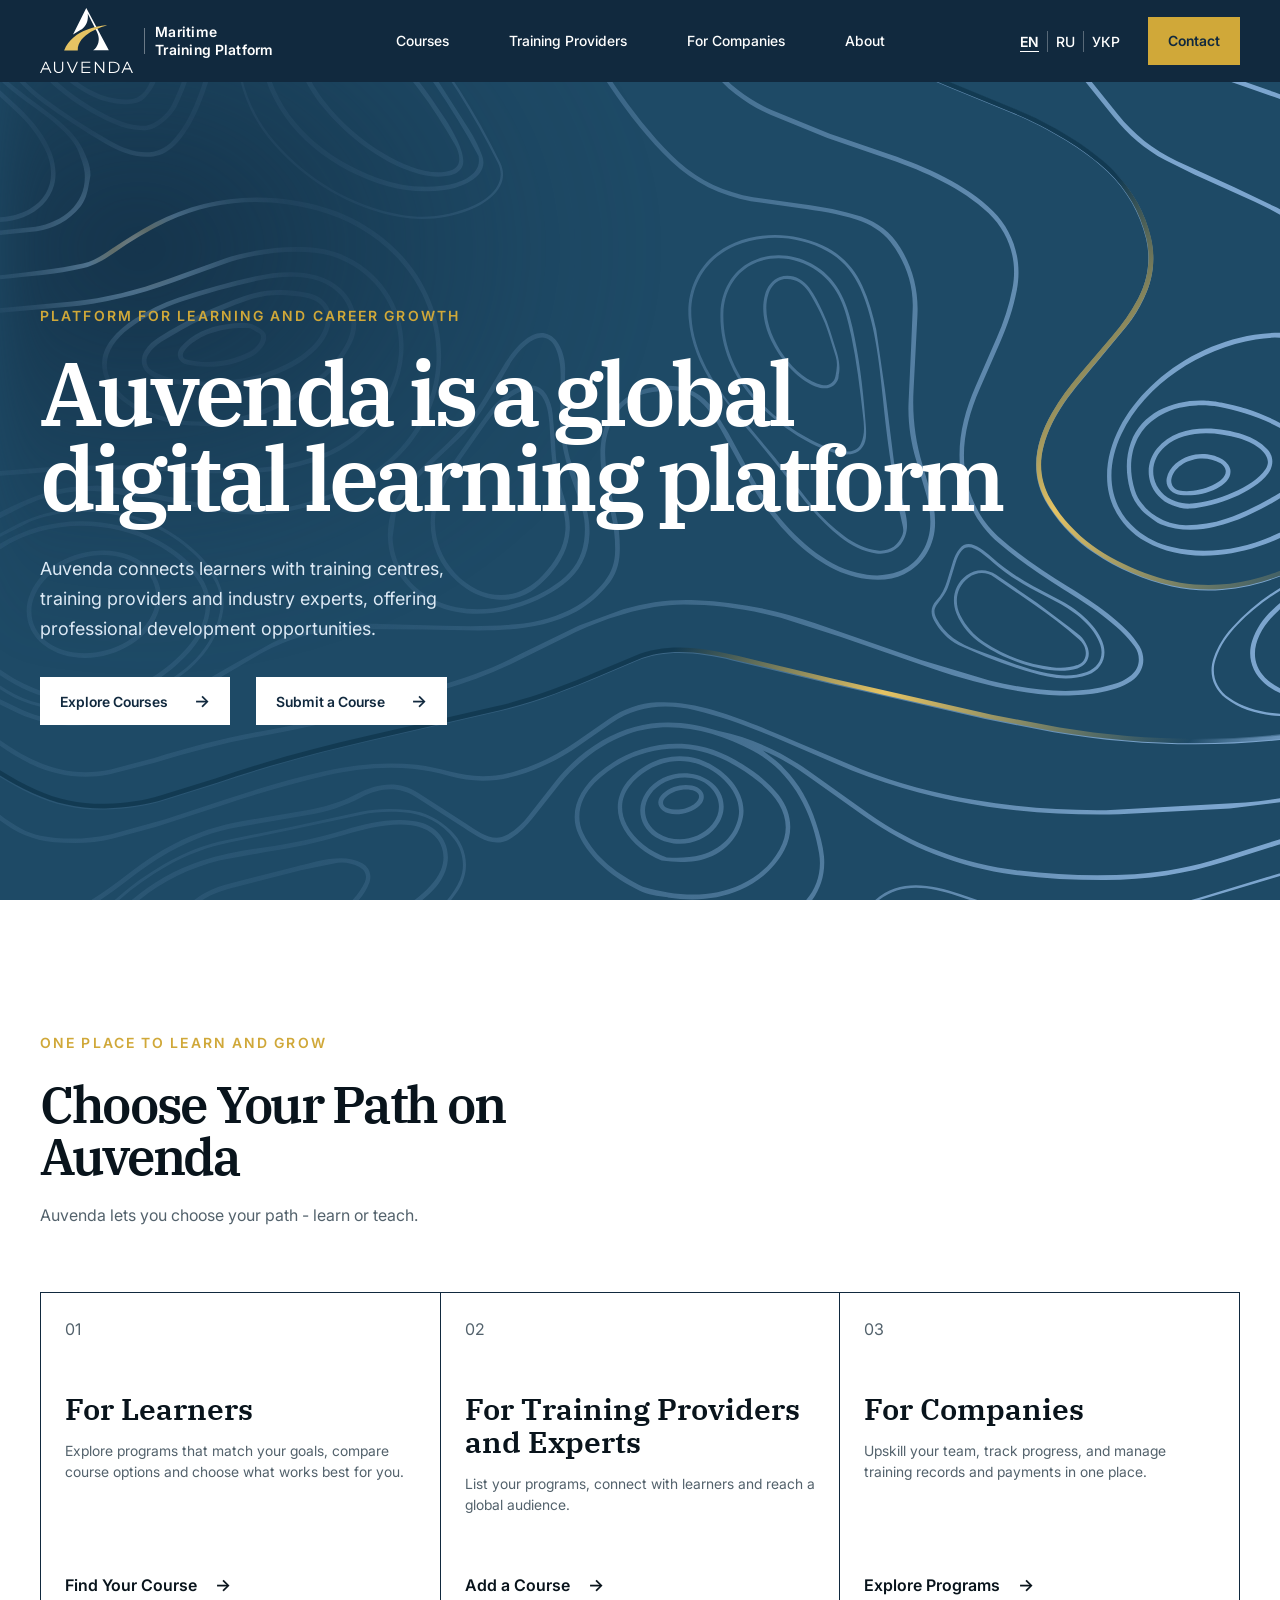
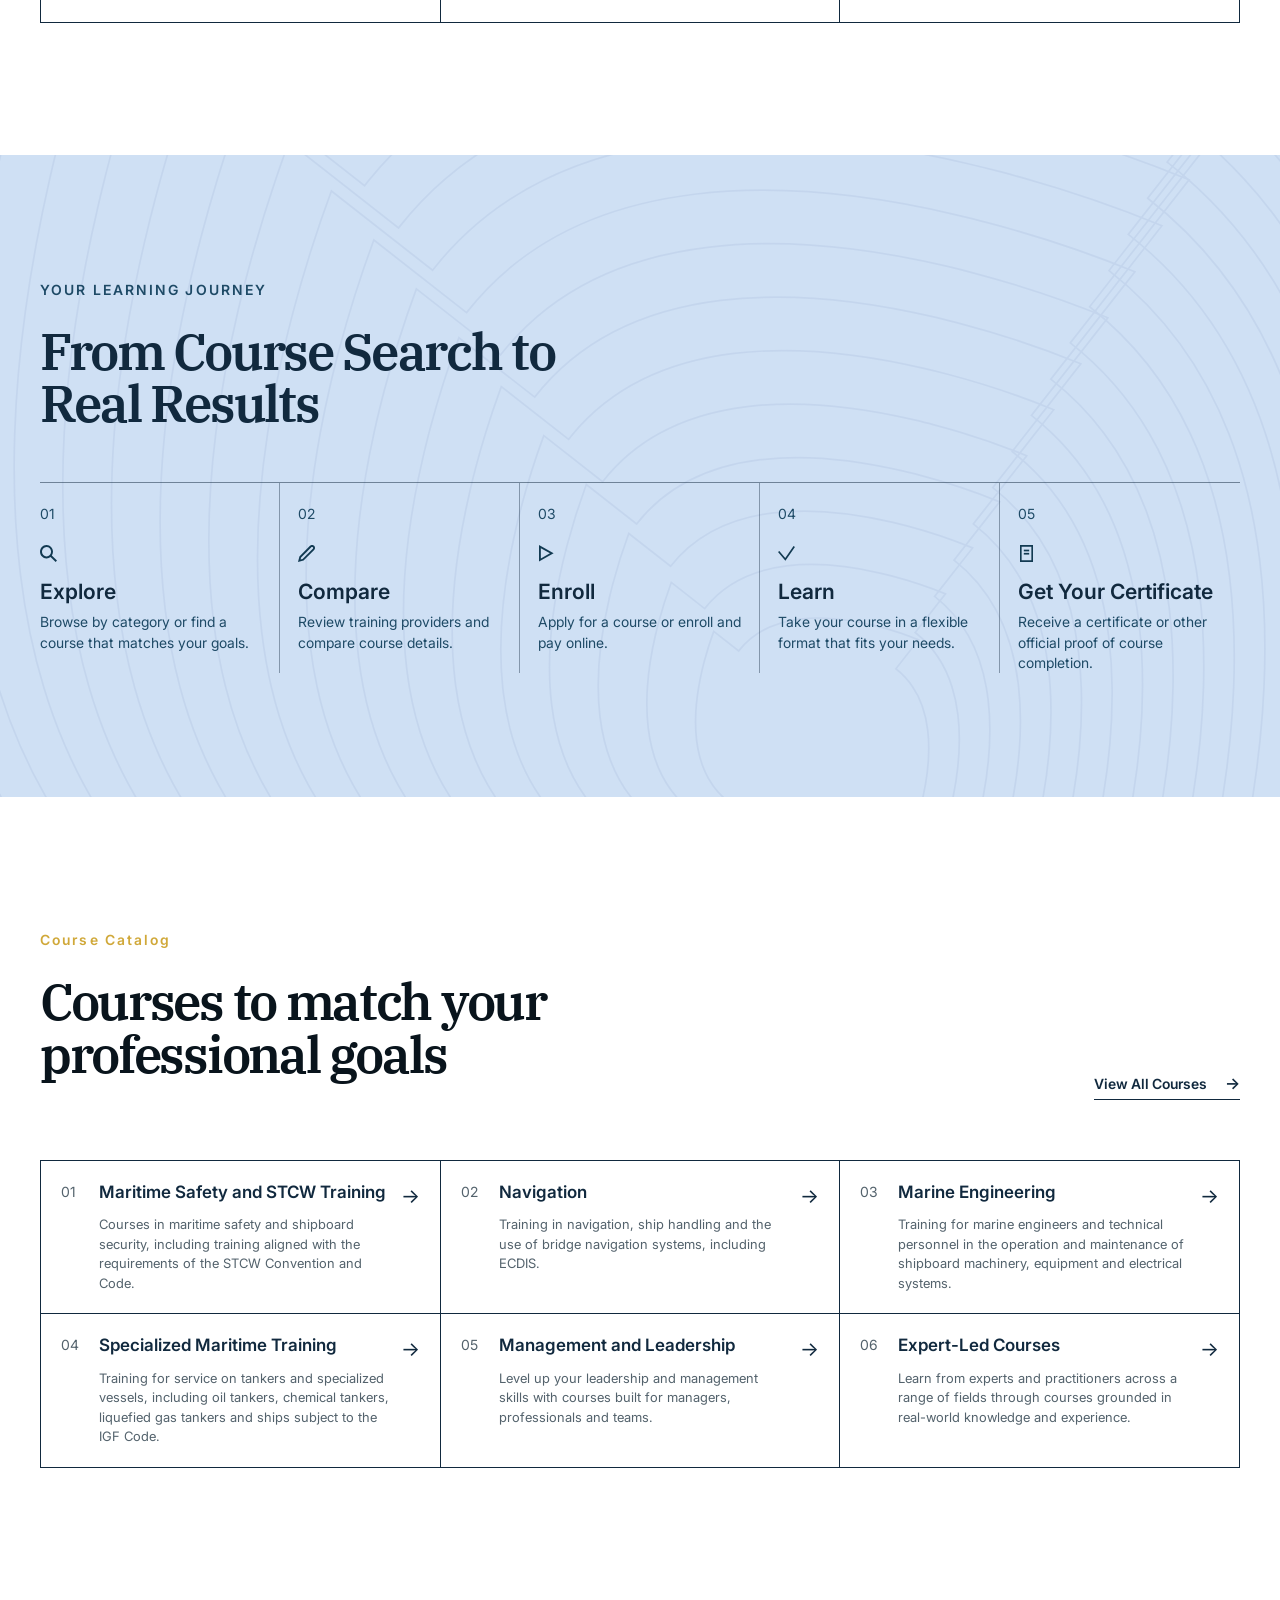
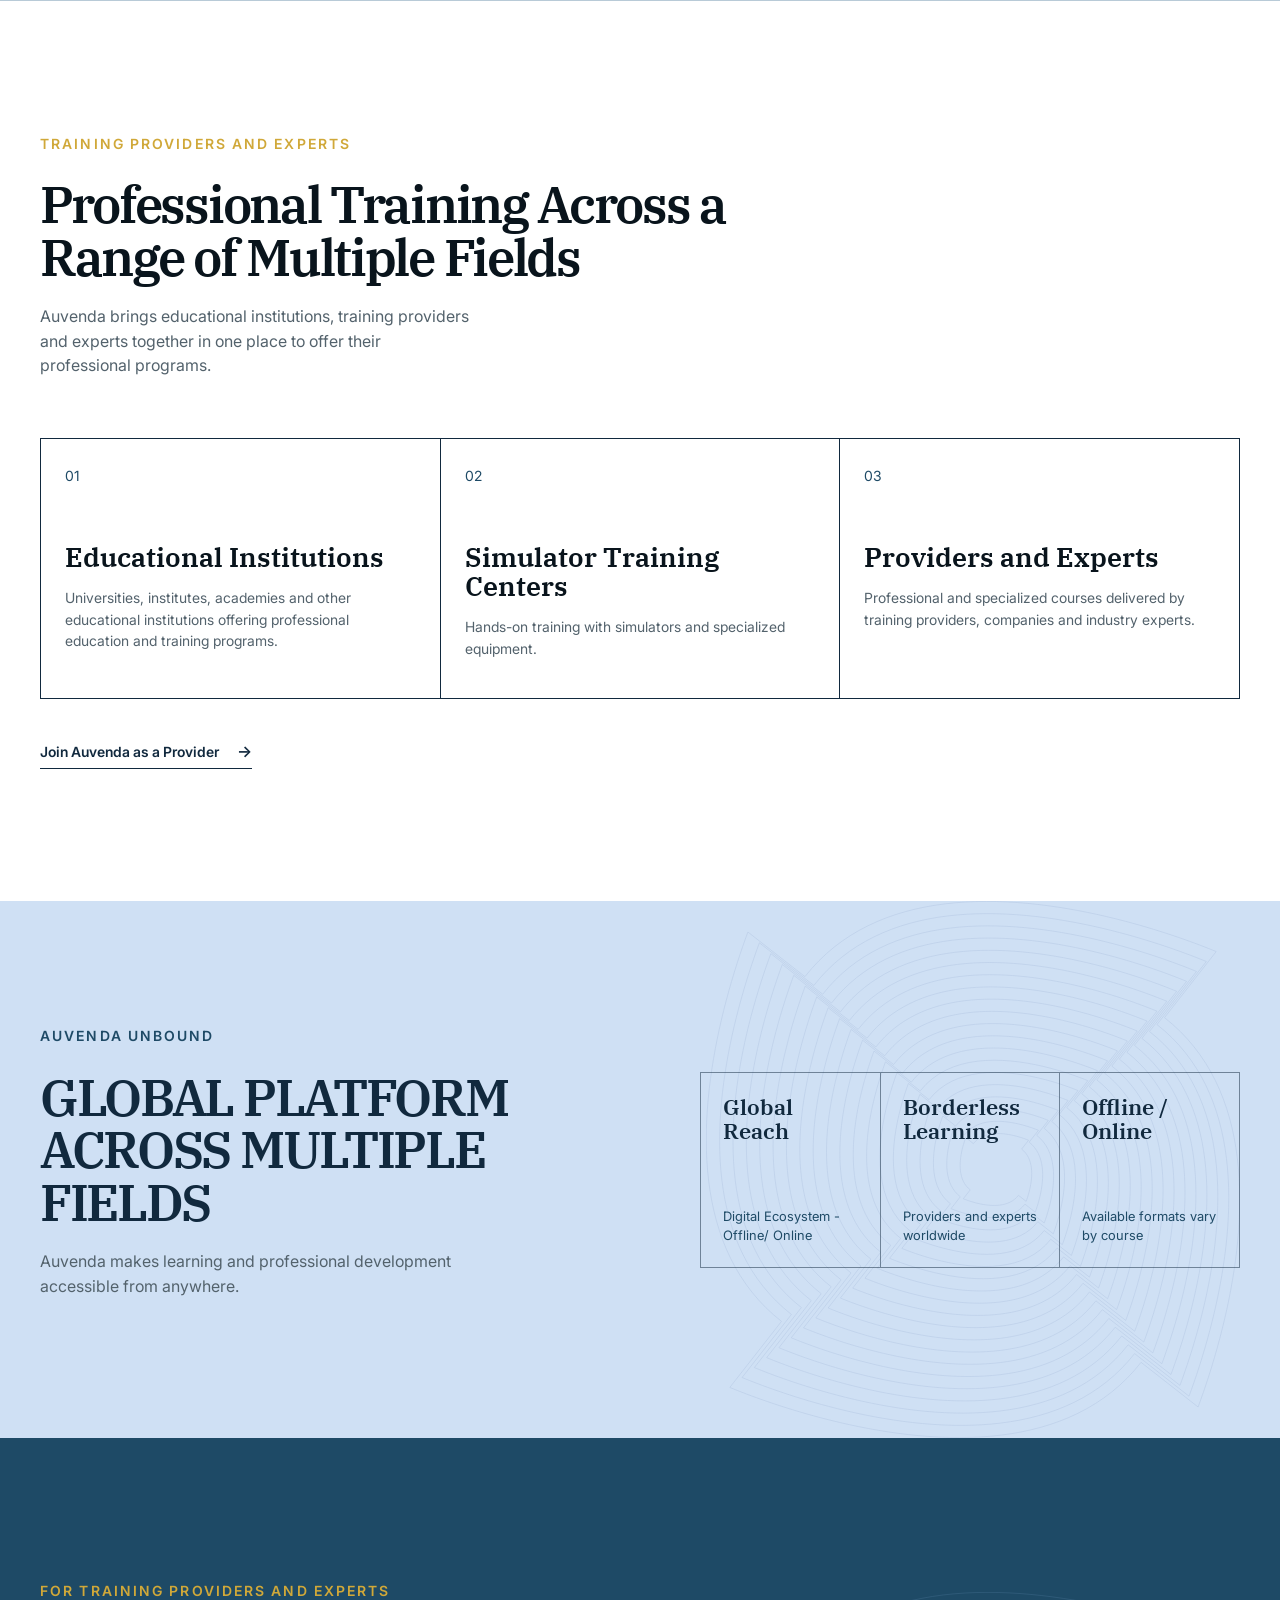
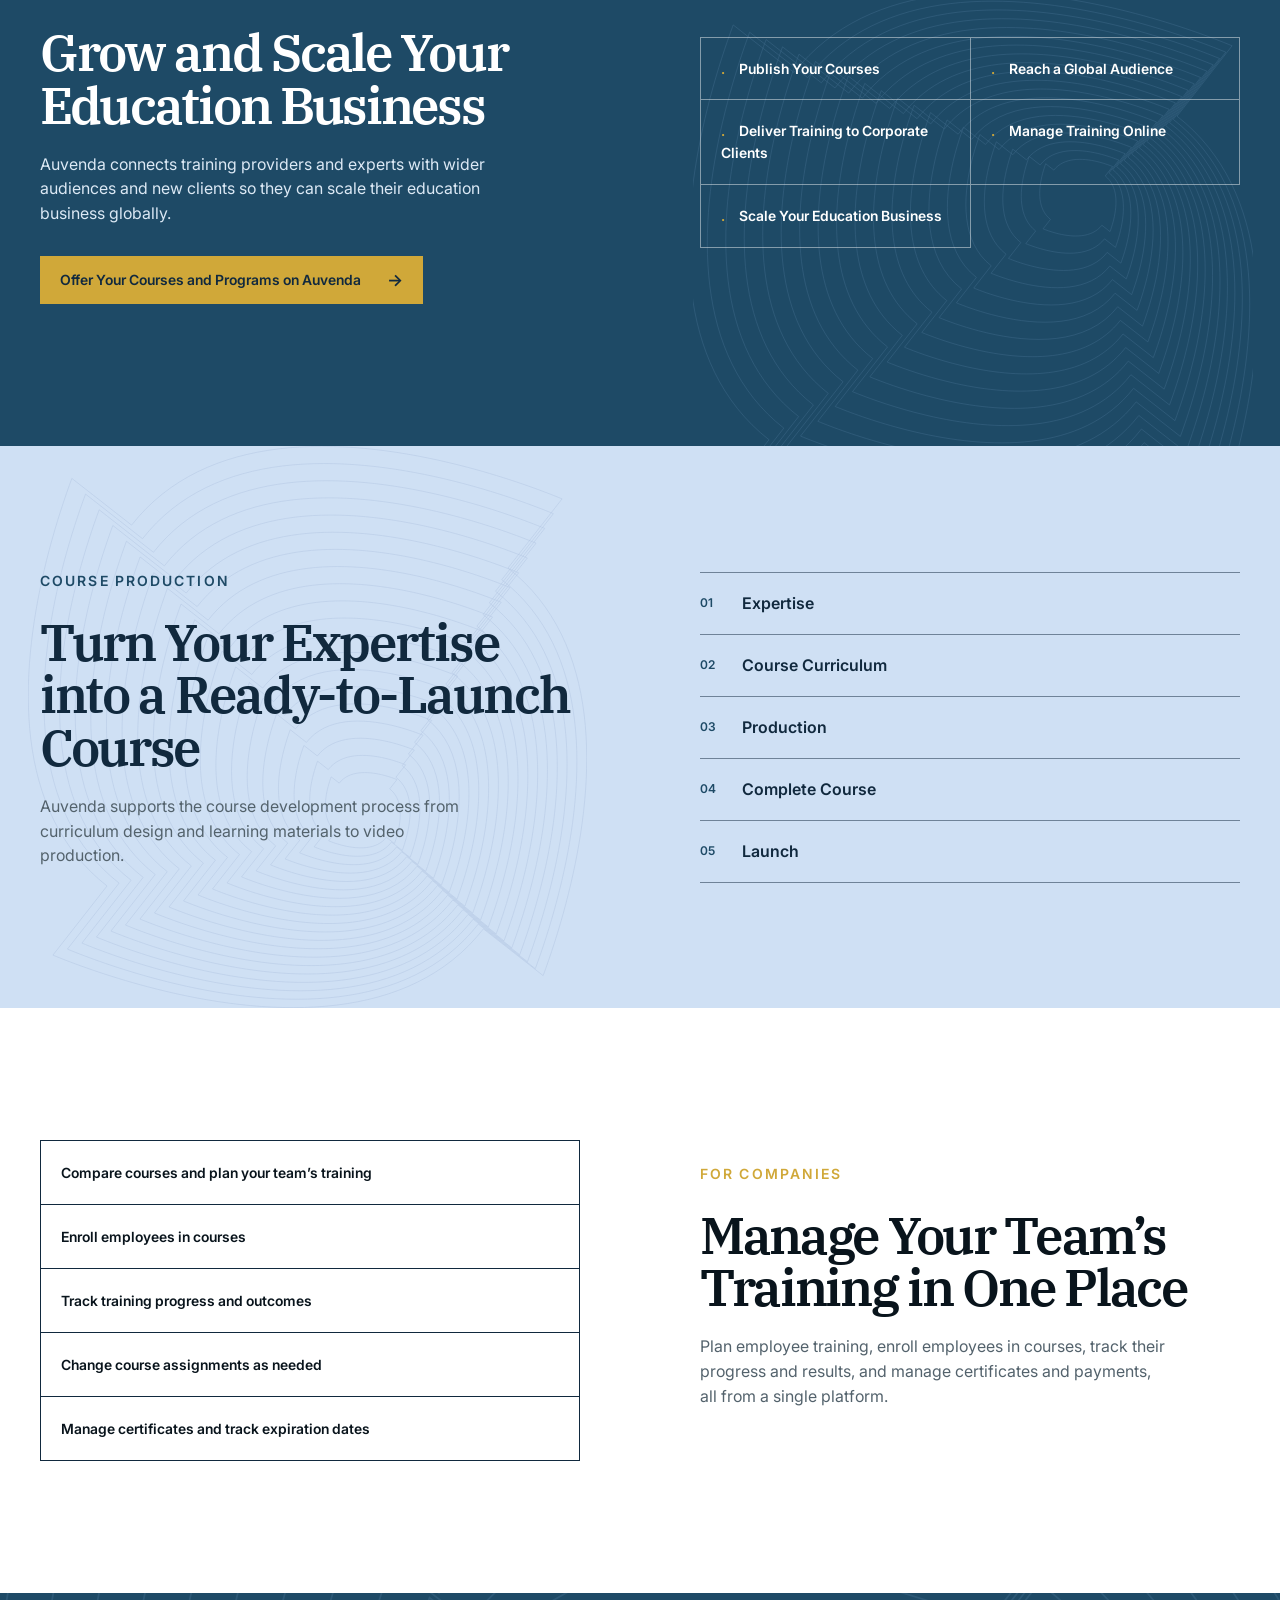
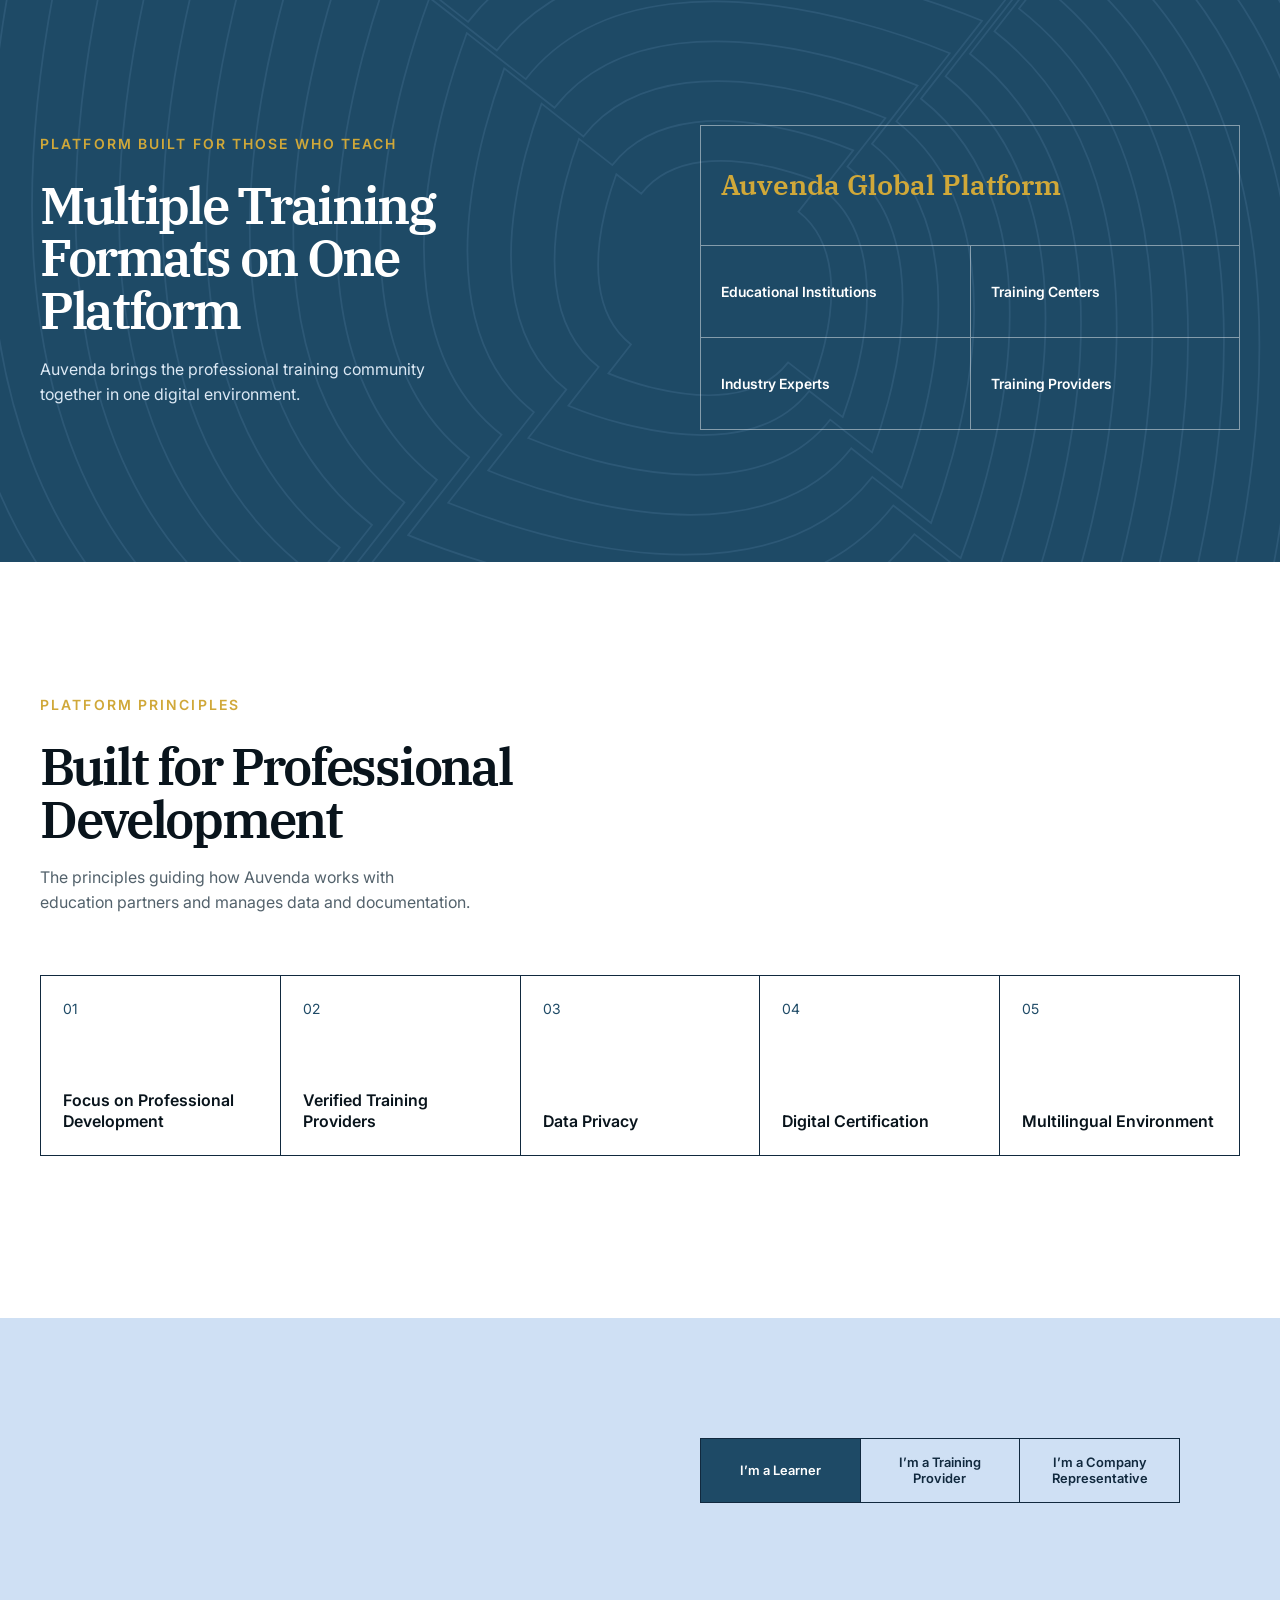
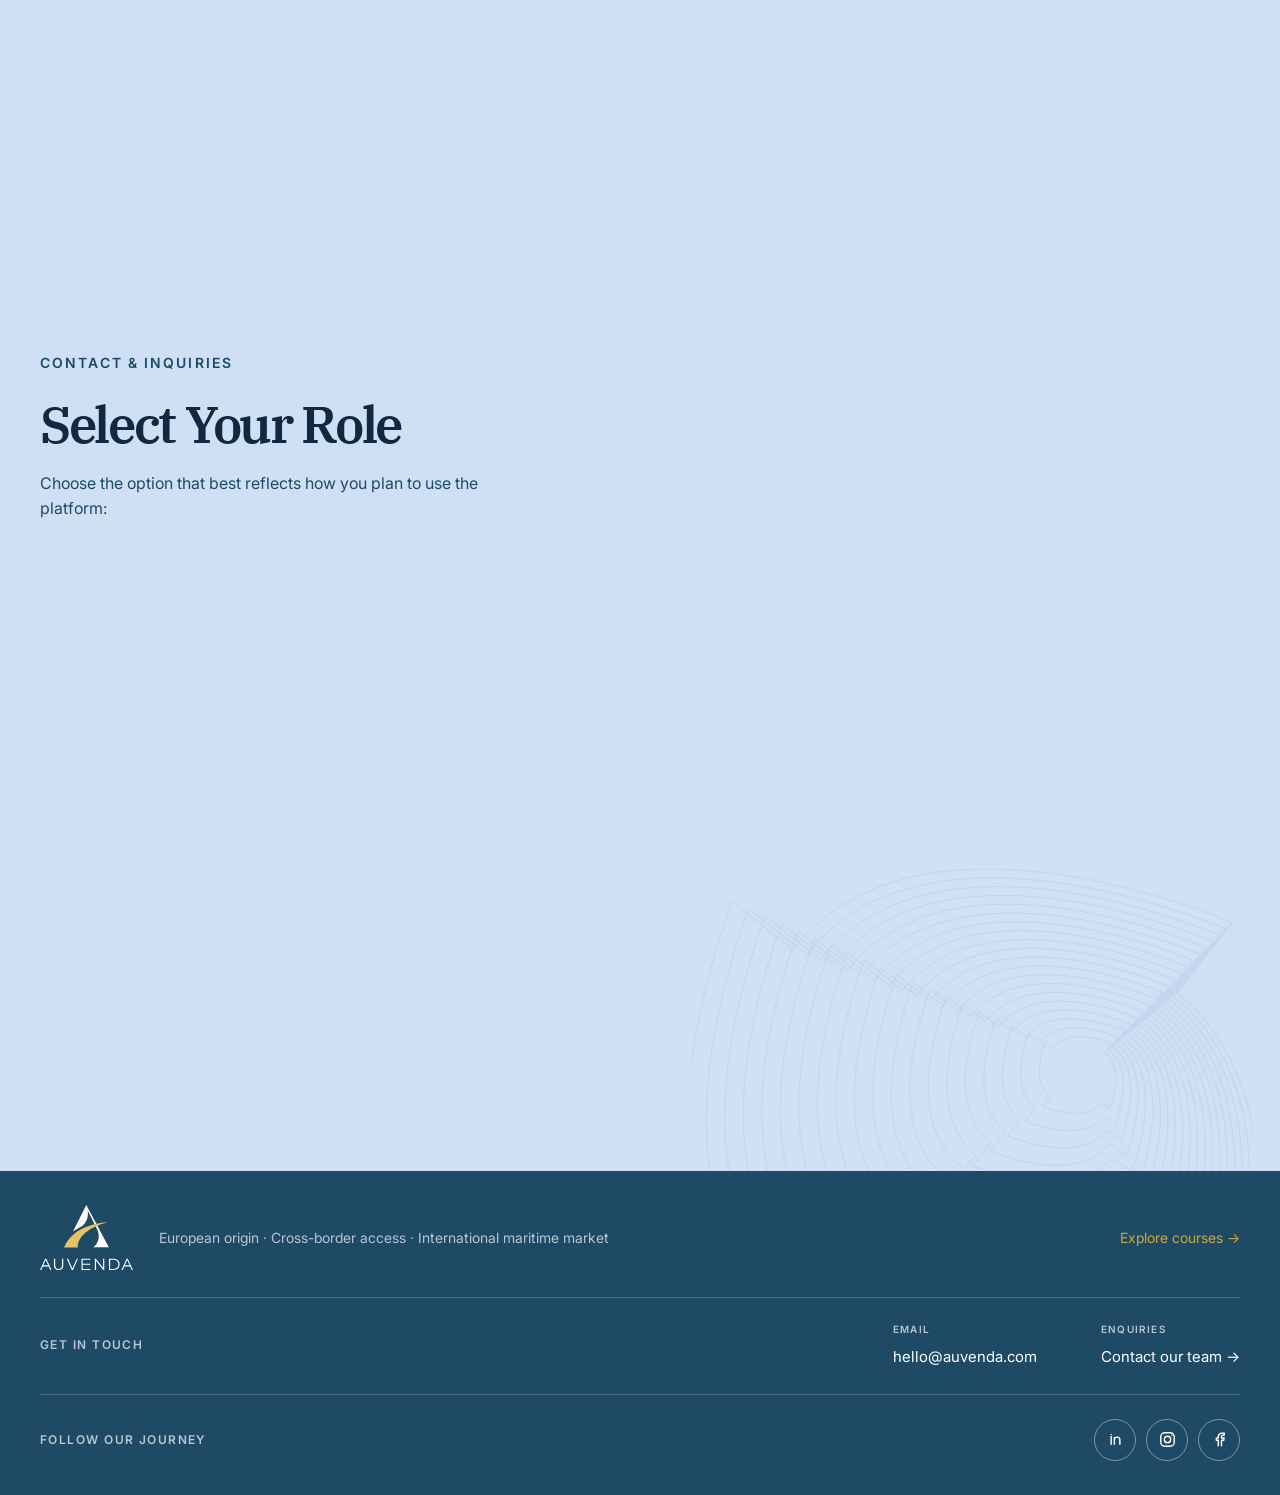
==== index.html @ 6902a317 "Remove hero Cursor glow toggle and cursor orb Keep auto U-path glow only so the landing no longer ex" ====
<!doctype html>
<html lang="en">

<head>
  <meta charset="utf-8">
  <meta name="viewport" content="width=device-width, initial-scale=1">
  <meta name="description" content="Auvenda connects learners with training centres, training providers and industry experts.">
  <title>Auvenda — Global Digital Learning Platform</title>
  <link rel="icon" href="assets/auvenida/favicon.svg" type="image/svg+xml">
  <link rel="stylesheet" href="brand-styles.css">
  <link rel="stylesheet" href="header.css">
  <script src="assets/js/hero-signal.js" defer></script>
</head>

<body>
  <a class="skip-link" href="#content">Skip to content</a>
  <header class="brand-header">
    <div class="container header-container">
      <a class="brand" href="#top" aria-label="Auvenda home">
        <picture class="brand-logo-picture">
          <source media="(max-width:900px)" srcset="assets/auvenida/logo–.svg">
          <img class="brand-logo" src="assets/auvenida/logo.svg" alt="Auvenda">
        </picture>
        <span class="brand-divider" aria-hidden="true"></span>
        <span class="brand-descriptor">Maritime<br>Training Platform</span>
      </a>
      <nav class="primary-menu desktop-nav" id="primary-menu" aria-label="Main navigation">
        <a href="courses.html#courses/all">Courses</a><a href="#providers">Training Providers</a><a
          href="#companies">For Companies</a><a href="#about">About</a>
      </nav>
      <div class="header-actions">
        <div class="language-switcher" aria-label="Language selector"><button class="active" type="button"
            aria-pressed="true" data-language="en">EN</button><button type="button" aria-pressed="false"
            data-language="ru">RU</button><button type="button" aria-pressed="false" data-language="uk">УКР</button>
        </div><a class="button button-gold header-contact desktop-contact" href="#contact">Contact</a><button
          class="menu-button menu-toggle" type="button" aria-label="Open navigation"
          aria-expanded="false"><span></span><span></span><span></span></button>
      </div>
    </div>
  </header>
  <main id="content">
    <section class="hero pattern-background" id="top">
      <div class="container hero-grid hero-grid-single">
        <div class="hero-copy">
          <p class="kicker">PLATFORM FOR LEARNING AND CAREER GROWTH</p>
          <h1>Auvenda is a global<br>digital learning platform</h1>
          <p class="hero-lead">Auvenda connects learners with training centres, training providers and industry
            experts, offering professional development opportunities.</p>
          <div class="actions">
            <a class="button button-light" href="courses.html#courses/all">Explore Courses <span>→</span></a>
            <a class="button button-light" href="#providers">Submit a Course <span>→</span></a>
          </div>
        </div>
      </div>
    </section>

    <section class="audiences section-light" id="about">
      <div class="container">
        <div class="section-intro">
          <p class="kicker">ONE PLACE TO LEARN AND GROW</p>
          <h2>Choose Your Path on Auvenda</h2>
          <p>Auvenda lets you choose your path - learn or teach.</p>
        </div>
        <div class="audience-grid">
          <a class="audience-card" href="#training"><span>01</span>
            <h3>For Learners</h3>
            <p>Explore programs that match your goals, compare course options and choose what works best for you.</p>
            <b>Find Your Course <i>→</i></b>
          </a>
          <a class="audience-card" href="#providers"><span>02</span>
            <h3>For Training Providers and Experts</h3>
            <p>List your programs, connect with learners and reach a global audience.</p><b>Add a Course <i>→</i></b>
          </a>
          <a class="audience-card" href="#companies"><span>03</span>
            <h3>For Companies</h3>
            <p>Upskill your team, track progress, and manage training records and payments in one place.</p>
            <b>Explore Programs <i>→</i></b>
          </a>
        </div>
      </div>
    </section>

    <section class="journey section-blue orbit-pattern orbit-pattern--full orbit-pattern--one" id="training">
      <div class="container">
        <div class="section-intro compact">
          <p class="kicker">YOUR LEARNING JOURNEY</p>
          <h2>From Course Search to Real Results</h2>
        </div>
        <ol class="journey-list">
          <li><span>01</span><img src="assets/auvenida/icons/find.svg" alt=""><b>Explore</b><small>Browse by category or
              find a course that matches your goals.</small></li>
          <li><span>02</span><img src="assets/auvenida/icons/enroll.svg" alt=""><b>Compare</b><small>Review training
              providers and compare course details.</small></li>
          <li><span>03</span><img src="assets/auvenida/icons/learn.svg" alt=""><b>Enroll</b><small>Apply for a course or
              enroll and pay online.</small></li>
          <li><span>04</span><img src="assets/auvenida/icons/assess.svg" alt=""><b>Learn</b><small>Take your course in a
              flexible format that fits your needs.</small></li>
          <li><span>05</span><img src="assets/auvenida/icons/certify.svg" alt=""><b>Get Your Certificate</b><small>Receive
              a certificate or other official proof of course completion.</small></li>
        </ol>
      </div>
    </section>

    <section class="directions section-light">
      <div class="container split-title">
        <div class="section-intro">
          <p class="kicker">Course Catalog</p>
          <h2>Courses to match your professional goals</h2>
        </div><a class="text-action dark-text" href="courses.html#courses/all">View All Courses <span>→</span></a>
      </div>
      <div class="container direction-grid">
        <a href="courses.html#courses/all"><span class="direction-number">01</span><span class="direction-copy"><strong>Maritime Safety and STCW Training</strong><small>Courses in maritime safety and shipboard security, including training aligned with the requirements of the STCW Convention and Code.</small></span><span class="direction-arrow">→</span></a>
        <a href="courses.html#courses/officers_navigation"><span class="direction-number">02</span><span class="direction-copy"><strong>Navigation</strong><small>Training in navigation, ship handling and the use of bridge navigation systems, including ECDIS.</small></span><span class="direction-arrow">→</span></a>
        <a href="courses.html#courses/officers_engineers"><span class="direction-number">03</span><span class="direction-copy"><strong>Marine Engineering</strong><small>Training for marine engineers and technical personnel in the operation and maintenance of shipboard machinery, equipment and electrical systems.</small></span><span class="direction-arrow">→</span></a>
        <a href="courses.html#courses/ship_types"><span class="direction-number">04</span><span class="direction-copy"><strong>Specialized Maritime Training</strong><small>Training for service on tankers and specialized vessels, including oil tankers, chemical tankers, liquefied gas tankers and ships subject to the IGF Code.</small></span><span class="direction-arrow">→</span></a>
        <a href="courses.html#courses/competence_upgrade"><span class="direction-number">05</span><span class="direction-copy"><strong>Management and Leadership</strong><small>Level up your leadership and management skills with courses built for managers, professionals and teams.</small></span><span class="direction-arrow">→</span></a>
        <a href="courses.html#courses/professional_technical"><span class="direction-number">06</span><span class="direction-copy"><strong>Expert-Led Courses</strong><small>Learn from experts and practitioners across a range of fields through courses grounded in real-world knowledge and experience.</small></span><span class="direction-arrow">→</span></a>
      </div>
    </section>

    <section class="education-providers section-light" id="education-providers">
      <div class="container">
        <div class="section-intro providers-intro">
          <p class="kicker">TRAINING PROVIDERS AND EXPERTS</p>
          <h2>Professional Training Across a Range of Multiple Fields</h2>
          <p>Auvenda brings educational institutions, training providers and experts together in one place to offer
            their professional programs.</p>
        </div>
        <div class="provider-types">
          <article><span>01</span>
            <h3>Educational Institutions</h3>
            <p>Universities, institutes, academies and other educational institutions offering professional education
              and training programs.</p>
          </article>
          <article><span>02</span>
            <h3>Simulator Training Centers</h3>
            <p>Hands-on training with simulators and specialized equipment.</p>
          </article>
          <article><span>03</span>
            <h3>Providers and Experts</h3>
            <p>Professional and specialized courses delivered by training providers, companies and industry experts.
            </p>
          </article>
        </div>
        <a class="text-action dark-text section-cta" href="#contact">Join Auvenda as a Provider <span>→</span></a>
      </div>
    </section>

    <section class="global-platform section-blue orbit-pattern orbit-pattern--half-right orbit-pattern--two" id="markets">
      <div class="container global-grid">
        <div class="section-intro">
          <p class="kicker">AUVENDA UNBOUND</p>
          <h2>GLOBAL PLATFORM ACROSS MULTIPLE FIELDS</h2>
          <p>Auvenda makes learning and professional development accessible from anywhere.</p>
        </div>
        <dl class="global-facts">
          <div><dt>Global Reach</dt><dd>Digital Ecosystem - Offline/ Online</dd></div>
          <div><dt>Borderless Learning</dt><dd>Providers and experts worldwide</dd></div>
          <div><dt>Offline / Online</dt><dd>Available formats vary by course</dd></div>
        </dl>
      </div>
    </section>

    <section class="provider-section section-dark-base orbit-pattern orbit-pattern--object-right orbit-pattern--three" id="providers">
      <div class="container provider-grid">
        <div>
          <p class="kicker">FOR TRAINING PROVIDERS AND EXPERTS</p>
          <h2>Grow and Scale Your Education Business</h2>
          <p class="body-copy">Auvenda connects training providers and experts with wider audiences and new clients so
            they can scale their education business globally.</p><a class="button button-gold" href="#contact">Offer
            Your Courses and Programs on Auvenda
            <span>→</span></a>
        </div>
        <ul>
          
          <li>Publish Your Courses</li>
          <li>Reach a Global Audience</li>
          <li>Deliver Training to Corporate Clients</li>
          <li>Manage Training Online</li>
          <li>Scale Your Education Business</li>
        </ul>
      </div>
    </section>

    <section class="course-production section-blue orbit-pattern orbit-pattern--half-left orbit-pattern--one" id="course-production">
      <div class="container production-grid">
        <div class="section-intro">
          <p class="kicker">COURSE PRODUCTION</p>
          <h2>Turn Your Expertise into a Ready-to-Launch Course</h2>
          <p>Auvenda supports the course development process from curriculum design and learning materials to video
            production.</p>
        </div>
        <ol class="production-flow">
          <li>Expertise</li>
          <li>Course Curriculum</li>
          <li>Production</li>
          <li>Complete Course</li>
          <li>Launch</li>
        </ol>
      </div>
    </section>

    <section class="companies section-light" id="companies">
      <div class="container company-grid">
        <ul class="company-benefits">
          <li>Compare courses and plan your team’s training</li>
          <li>Enroll employees in courses</li>
          <li>Track training progress and outcomes</li>
          <li>Change course assignments as needed</li>
          <li>Manage certificates and track expiration dates</li>
        </ul>
        <div>
          <p class="kicker">FOR COMPANIES</p>
          <h2>Manage Your Team’s Training in One Place</h2>
          <p class="body-copy">Plan employee training, enroll employees in courses, track their progress and results,
            and manage certificates and payments, all from a single platform.</p>
        </div>
      </div>
    </section>

    <section class="platform-ecosystem section-dark-base orbit-pattern orbit-pattern--full orbit-pattern--two" id="ecosystem">
      <div class="container ecosystem-grid">
        <div class="section-intro">
          <p class="kicker">PLATFORM BUILT FOR THOSE WHO TEACH</p>
          <h2>Multiple Training Formats on One Platform</h2>
          <p>Auvenda brings the professional training community together in one digital environment.</p>
        </div>
        <div class="ecosystem-map" aria-label="Auvenda platform ecosystem">
          <strong>Auvenda Global Platform</strong>
          <span>Educational Institutions</span>
          <span>Training Centers</span>
          <span>Industry Experts</span>
          <span>Training Providers</span>
        </div>
      </div>
    </section>

    <section class="platform-principles section-light" id="principles">
      <div class="container">
        <div class="section-intro">
          <p class="kicker">PLATFORM PRINCIPLES</p>
          <h2>Built for Professional Development</h2>
          <p>The principles guiding how Auvenda works with education partners and manages data and documentation.</p>
        </div>
        <ol class="principles-list">
          <li><span>01</span><strong>Focus on Professional Development</strong></li>
          <li><span>02</span><strong>Verified Training Providers</strong></li>
          <li><span>03</span><strong>Data Privacy</strong></li>
          <li><span>04</span><strong>Digital Certification</strong></li>
          <li><span>05</span><strong>Multilingual Environment</strong></li>
        </ol>
      </div>
    </section>

    <section class="contact section-blue orbit-pattern orbit-pattern--object-right orbit-pattern--three" id="contact">
      <div class="container contact-grid">
        <div>
          <p class="kicker">CONTACT &amp; INQUIRIES</p>
          <h2>Select Your Role</h2>
          <p>Choose the option that best reflects how you plan to use the platform:</p>
        </div>
        <div class="kommo-form-panel">
          <div class="form-type-switcher" role="group" aria-label="Select form type">
            <button type="button" class="active" data-form-type="learner" aria-pressed="true">I’m a Learner</button>
            <button type="button" data-form-type="provider" aria-pressed="false">I’m a Training Provider</button>
            <button type="button" data-form-type="company" aria-pressed="false">I’m a Company Representative</button>
          </div>
          <div id="auvenda-kommo-form" class="auvenda-kommo-form" aria-live="polite"></div>
        </div>
      </div>
    </section>
  </main>
  <footer>
    <div class="container footer-main"><a class="brand" href="#top">
        <picture class="brand-logo-picture">
          <source media="(max-width:900px)" srcset="assets/auvenida/logo–.svg"><img class="brand-logo"
            src="assets/auvenida/logo.svg" alt="Auvenda">
        </picture>
      </a><span>European origin · Cross-border access · International maritime market</span><a
        href="courses.html#courses/all">Explore courses →</a></div>
    <div class="container footer-contact-row">
      <p class="footer-row-label">Get in touch</p>
      <div class="footer-contacts">
        <a href="mailto:hello@auvenda.com"><span>Email</span>hello@auvenda.com</a>
        <a href="#contact"><span>Enquiries</span>Contact our team →</a>
      </div>
    </div>
    <div class="container footer-social-row">
      <p class="footer-row-label">Follow our journey</p>
      <nav class="social-links" aria-label="Social media">
        <a href="#" aria-label="LinkedIn"><svg viewBox="0 0 24 24" aria-hidden="true">
            <path d="M6.5 8.25V18M6.5 5.75v.01M10.5 18v-5.5a3.5 3.5 0 0 1 7 0V18M10.5 9.5V18" />
          </svg></a>
        <a href="#" aria-label="Instagram"><svg viewBox="0 0 24 24" aria-hidden="true">
            <rect x="3.5" y="3.5" width="17" height="17" rx="5" />
            <circle cx="12" cy="12" r="4" />
            <path d="M17.5 6.5h.01" />
          </svg></a>
        <a href="#" aria-label="Facebook"><svg viewBox="0 0 24 24" aria-hidden="true">
            <path
              d="M14.5 20v-7h2.75l.5-3h-3.25V8.25c0-.87.43-1.75 1.8-1.75H18V4.1c-.9-.13-1.8-.2-2.7-.2-2.75 0-4.8 1.67-4.8 4.7V10H8v3h2.5v7" />
          </svg></a>
      </nav>
    </div>
  </footer>
  <script>
    const menuButton = document.querySelector('.menu-button');
    const navigation = document.querySelector('.brand-header nav');
    let lockedScrollPosition = 0;
    function setMobileMenu(open) {
      const isOpen = navigation.classList.contains('mobile-open');
      if (open === isOpen) return;
      navigation.classList.toggle('mobile-open', open);
      menuButton.setAttribute('aria-expanded', String(open));
      document.body.classList.toggle('mobile-menu-open', open);
      if (open) {
        lockedScrollPosition = window.scrollY;
        document.body.style.top = `-${lockedScrollPosition}px`;
      } else {
        document.body.style.top = '';
        window.scrollTo(0, lockedScrollPosition);
      }
    }
    menuButton.addEventListener('click', () => setMobileMenu(!navigation.classList.contains('mobile-open')));
    navigation.querySelectorAll('a').forEach(link => link.addEventListener('click', () => {
      setMobileMenu(false);
    }));
    const landingTranslations = { en: {} };
    const originalTextNodes = new WeakMap();
    const kommoForms = {
      learner: {
        ru: { id: '1726228', hash: 'f0a011db99ae4c851a42b33bbda168d8', locale: 'ru' },
        en: { id: '1726240', hash: '3b7a0e766e9cc6b13ad27e08a605d8c0', locale: 'en' },
        uk: { id: '1726244', hash: '21ff01186076a09554001e857340e63b', locale: 'uk' }
      },
      provider: {
        ru: { id: '1729280', hash: '0ca1f6fe0d997f3ec875980296a796b5', locale: 'ru' },
        en: { id: '1729276', hash: 'a620a7d13a68ad194cb8b47751459dbb', locale: 'en' },
        uk: { id: '1729284', hash: '53c3f978f7f50f457d6a13bc409cd0f5', locale: 'uk' }
      },
      company: {
        ru: { id: '1729292', hash: '322c9534db058b685652d68424d4c424', locale: 'ru' },
        en: { id: '1729288', hash: 'a28db59100b745a265f5dadddfce0de1', locale: 'en' },
        uk: { id: '1729296', hash: '1a166200bdb272ab9e08204b465a53e9', locale: 'uk' }
      }
    };
    let activeKommoForm = '';

    function currentFormLanguage() {
      let language = String(window.AUVENDA_FORM_LANG || document.documentElement.lang || 'en').slice(0, 2).toLowerCase();
      if (language === 'ua') language = 'uk';
      return kommoForms.learner[language] ? language : 'en';
    }

    function currentFormType() {
      let type = String(window.AUVENDA_FORM_TYPE || 'learner').toLowerCase();
      if (type === 'training_provider' || type === 'school') type = 'provider';
      if (type === 'company_representative' || type === 'crewing') type = 'company';
      if (type === 'seafarer') type = 'learner';
      return kommoForms[type] ? type : 'learner';
    }

    window.auvendaMountKommoForm = function () {
      const root = document.getElementById('auvenda-kommo-form');
      if (!root) return;
      const type = currentFormType();
      const language = currentFormLanguage();
      const formKey = `${type}:${language}`;
      if (activeKommoForm === formKey) return;
      activeKommoForm = formKey;
      root.innerHTML = '';
      const form = kommoForms[type][language];
      window.amo_forms_params = {
        setMeta(params) { this.params = (this.params || []).concat([params]); }
      };
      window.amo_forms_load = function (loadedForm) {
        window.amo_forms_load.f = (window.amo_forms_load.f || []).concat([loadedForm]);
      };
      window.amo_forms_loaded = window.amo_forms_loaded || function (loadedForm, key) {
        window.amo_forms_loaded.f = (window.amo_forms_loaded.f || []).concat([[loadedForm, key]]);
      };
      window.amo_forms_load({ id: form.id, hash: form.hash, locale: form.locale });
      const script = document.createElement('script');
      script.id = `amoforms_script_${form.id}`;
      script.async = true;
      script.charset = 'utf-8';
      script.src = `https://forms.kommo.com/forms/assets/js/amoforms.js?t=${Date.now()}`;
      root.appendChild(script);
    };

    function storedFormType() {
      try { return sessionStorage.getItem('auvenda-form-type') || 'learner'; } catch { return 'learner'; }
    }
    window.AUVENDA_FORM_TYPE = window.AUVENDA_FORM_TYPE || storedFormType();
    document.querySelectorAll('[data-form-type]').forEach(button => {
      const active = button.dataset.formType === currentFormType();
      button.classList.toggle('active', active);
      button.setAttribute('aria-pressed', String(active));
      button.addEventListener('click', () => {
        if (button.dataset.formType === currentFormType()) return;
        window.AUVENDA_FORM_TYPE = button.dataset.formType;
        try { sessionStorage.setItem('auvenda-form-type', button.dataset.formType); } catch { }
        document.querySelectorAll('[data-form-type]').forEach(item => {
          const active = item.dataset.formType === button.dataset.formType;
          item.classList.toggle('active', active);
          item.setAttribute('aria-pressed', String(active));
        });
        window.auvendaMountKommoForm();
      });
    });

    function storedLanguage() {
      try { return localStorage.getItem('maritime-platform-language') || 'en'; } catch { return 'en'; }
    }
    async function setLanguage(language) {
      if (!landingTranslations[language]) {
        const response = await fetch(`locales/${language}.json`);
        landingTranslations[language] = response.ok ? await response.json() : {};
      }
      const dictionary = landingTranslations[language];
      document.documentElement.lang = language;
      try { localStorage.setItem('maritime-platform-language', language); } catch { }
      document.querySelectorAll('.language-switcher button').forEach(item => {
        const active = item.dataset.language === language;
        item.classList.toggle('active', active); item.setAttribute('aria-pressed', String(active));
      });
      document.querySelectorAll('.language-switcher').forEach(switcher => {
        switcher.classList.remove('is-open');
        if (window.matchMedia('(max-width:900px)').matches) {
          const active = switcher.querySelector('button.active');
          if (active) switcher.prepend(active);
        }
      });
      const walker = document.createTreeWalker(document.body, NodeFilter.SHOW_TEXT, {
        acceptNode(node) {
          return node.nodeValue.trim() && !node.parentElement.closest('script, style') ? NodeFilter.FILTER_ACCEPT : NodeFilter.FILTER_REJECT;
        }
      });
      const nodes = [];
      while (walker.nextNode()) nodes.push(walker.currentNode);
      nodes.forEach(node => {
        if (!originalTextNodes.has(node)) originalTextNodes.set(node, node.nodeValue.trim().replace(/\s+/g, ' '));
        const source = originalTextNodes.get(node);
        const leading = node.nodeValue.match(/^\s*/)[0];
        const trailing = node.nodeValue.match(/\s*$/)[0];
        node.nodeValue = `${leading}${dictionary[source] || source}${trailing}`;
      });
      window.AUVENDA_FORM_LANG = language;
      window.auvendaMountKommoForm();
    }
    document.querySelectorAll('.language-switcher button').forEach(button => button.addEventListener('click', () => {
      const switcher = button.closest('.language-switcher');
      if (window.matchMedia('(max-width:900px)').matches && button.classList.contains('active')) {
        switcher.prepend(button);
        switcher.classList.toggle('is-open');
        return;
      }
      const language = button.dataset.language;
      setLanguage(language);
    }));

    setLanguage(storedLanguage());
  </script>
</body>

</html>
---- brand-styles.css ----
:root {
  --navy: #11293e;
  --blue: #1e4a66;
  --deep: #123a52;
  --sky: #cfe0f4;
  --pale: #d8efec;
  --line: #b8cad7;
  --ink: #09141c;
  --muted: #53626c;
  --gold: #d0a839;
  --white: #fff;
  --container-max: 1240px;
  --pattern: url("assets/auvenida/pattern.svg");
}

@font-face {
  font-family: Inter;
  src: url("assets/auvenida/fonts/Inter-Regular.ttf") format("truetype");
  font-weight: 400;
  font-display: swap;
}

@font-face {
  font-family: Inter;
  src: url("assets/auvenida/fonts/Inter-Medium.ttf") format("truetype");
  font-weight: 500;
  font-display: swap;
}

@font-face {
  font-family: Inter;
  src: url("assets/auvenida/fonts/Inter-SemiBold.ttf") format("truetype");
  font-weight: 600 700;
  font-display: swap;
}

@font-face {
  font-family: "IBM Plex Serif";
  src: url("assets/auvenida/fonts/IBMPlexSerif-SemiBold.ttf") format("truetype");
  font-weight: 600;
  font-display: swap;
}

* {
  box-sizing: border-box;
}

html {
  scroll-behavior: smooth;
  overflow-x: hidden;
}

body {
  margin: 0;
  overflow-x: hidden;
  color: var(--ink);
  font: 400 16px/1.55 Inter, Arial, sans-serif;
  background: var(--white);
}

a {
  color: inherit;
  text-decoration: none;
}

.container {
  width: min(1240px, calc(100% - 80px));
  margin: auto;
}

.skip-link {
  position: absolute;
  left: -999px;
}

.skip-link:focus {
  left: 20px;
  top: 20px;
  z-index: 5;
  background: #fff;
  padding: 10px;
}

.brand-header {
  height: 82px;
  padding: 0 max(40px, calc((100vw - 1240px)/2));
  display: flex;
  align-items: center;
  justify-content: space-between;
  gap: 30px;
  background: var(--navy);
  color: #fff;
}

.brand {
  display: inline-flex;
  align-items: center;
  gap: 10px;
  line-height: 1;
}

.brand-logo {
  display: block;
  width: 94px;
  height: auto;
}

.brand-divider {
  width: 1px;
  height: 26px;
  background: rgba(255, 255, 255, .38);
}

.brand-descriptor {
  font-size: 8px;
  font-weight: 600;
  letter-spacing: .02em;
  line-height: 1.25;
}

.brand-header nav {
  display: flex;
  gap: 30px;
  margin-left: auto;
}

.brand-header nav ul {
  display: flex;
  gap: 30px;
  margin: 0;
  padding: 0;
  list-style: none;
}

.brand-header nav a {
  font-size: 14px;
  font-weight: 500;
}

.brand-header nav a:hover {
  color: var(--gold);
}

.header-actions {
  display: flex;
  align-items: center;
  gap: 20px;
}

.language-switcher {
  display: flex;
}

.language-toggle { display: none; }
.language-list { display: flex; }
.language-list a { padding: 2px 8px; border-right: 1px solid rgba(255,255,255,.3); color: #fff; font-size: 14px; font-weight: 500; }
.language-list a:last-child { border-right: 0; }
.language-list a.active { font-weight: 700; text-decoration: underline; text-underline-offset: 4px; }

.language-switcher button {
  border: 0;
  border-right: 1px solid rgba(255, 255, 255, .3);
  cursor: pointer;
  background: transparent;
  padding: 2px 8px;
  color: #fff;
  font: 500 14px Inter, Arial, sans-serif;
}

.language-switcher button:last-child {
  border-right: 0;
}

.language-switcher button.active {
  font-weight: 700;
  text-decoration: underline;
  text-underline-offset: 4px;
}

.button {
  border: 1px solid transparent;
  min-height: 48px;
  padding: 0 19px;
  display: inline-flex;
  align-items: center;
  justify-content: center;
  gap: 26px;
  font-size: 14px;
  font-weight: 700;
  transition: transform .2s, background .2s;
}

.button:hover {
  transform: translateY(-2px);
}

.button-gold {
  color: var(--navy);
  background: var(--gold);
}

.button-light {
  color: var(--navy);
  background: #fff;
}

.button span {
  font-size: 17px;
}

/* Shared non-sticky header for landing and catalogue. */

.brand-header {
  background: var(--blue);
}


.courses-page .button-dark {
  background: var(--gold);
  color: var(--navy);
}

.courses-page .button-small {
  min-height: 48px;
  padding: 0 19px;
  font-size: 14px;
}

.dark-wave,
.pattern-background {
  color: #fff;
  background-color: var(--blue);
  background-position: center;
  background-size: cover;
  background-repeat: no-repeat;
}

.dark-wave {
  background-image: url("assets/auvenida/bg-dark.svg");
}

.pattern-background {
  background: #1e4a66 var(--pattern) center / var(--pattern-size, cover) no-repeat;
}

.hero {
  --signal-x: 50%;
  --signal-y: 50%;
  --signal-opacity: 1;
  --shadow-w: 520px;
  --shadow-h: 420px;
  --glow-w: 210px;
  --glow-h: 165px;
  --pattern-size: cover;
  height: 100vh;
  min-height: 750px;
  display: flex;
  align-items: center;
  overflow: hidden;
  position: relative;
  isolation: isolate;
}

.hero::before,
.hero::after {
  content: "";
  position: absolute;
  inset: 0;
  pointer-events: none;
}

.hero::before {
  z-index: 0;
  background: radial-gradient(
    ellipse var(--shadow-w) var(--shadow-h) at var(--signal-x) var(--signal-y),
    rgba(17, 41, 62, .72) 0,
    rgba(17, 41, 62, .58) 18%,
    rgba(17, 41, 62, .40) 38%,
    rgba(17, 41, 62, .22) 58%,
    rgba(17, 41, 62, .09) 76%,
    rgba(17, 41, 62, 0) 100%
  );
  filter: blur(24px);
  opacity: .92;
}

.hero::after {
  z-index: 3;
  background: radial-gradient(
    ellipse var(--glow-w) var(--glow-h) at var(--signal-x) var(--signal-y),
    rgba(255, 255, 255, .96) 0 2.5%,
    rgba(255, 247, 218, .92) 5%,
    rgba(229, 195, 99, .88) 12%,
    rgba(169, 209, 255, .82) 26%,
    rgba(169, 209, 255, .42) 44%,
    rgba(169, 209, 255, .16) 60%,
    transparent 76%
  );
  -webkit-mask-image: var(--pattern);
  mask-image: var(--pattern);
  -webkit-mask-position: center;
  mask-position: center;
  -webkit-mask-size: var(--pattern-size);
  mask-size: var(--pattern-size);
  -webkit-mask-repeat: no-repeat;
  mask-repeat: no-repeat;
  mix-blend-mode: screen;
  opacity: var(--signal-opacity);
}

.hero-grid {
  position: relative;
  z-index: 4;
  display: grid;
  grid-template-columns: 1fr 240px;
  align-items: end;
  gap: 60px;
  padding: 220px 0 90px;
}

.hero-grid-single {
  grid-template-columns: minmax(0, 1fr);
}

.kicker {
  margin: 0 0 24px;
  color: var(--gold);
  font-size: 14px;
  font-weight: 700;
  letter-spacing: .15em;
}

.hero h1,
h2,
h3 {
  font-family: "IBM Plex Serif", Georgia, serif;
  font-weight: 600;
}

.hero h1 {
  margin: 0;
  font-size: clamp(32px, 7vw, 96px);
  line-height: .95;
  letter-spacing: -.05em;
}

.hero h1 em {
  font-style: italic;
}

.hero-lead {
  max-width: 470px;
  margin: 34px 0;
  font-size: 18px;
  line-height: 1.65;
  color: #dce9f5;
}

.actions {
  display: flex;
  gap: 26px;
  align-items: center;
  flex-wrap: wrap;
}

.text-action {
  border-bottom: 1px solid currentColor;
  padding-bottom: 4px;
  font-size: 14px;
  font-weight: 700;
}

.text-action span {
  margin-left: 15px;
  font-size: 16px;
}

.hero-note {
  border-top: 1px solid rgba(255, 255, 255, .35);
  padding-top: 16px;
  color: #dce9f5;
}

.hero-note span {
  color: var(--gold);
  font-size: 14px;
}

.hero-note p {
  font-size: 14px;
  line-height: 1.65;
}

.section-light {
  padding: 132px 0;
}

.section-intro {
  max-width: 620px;
}

.section-intro h2,
.provider-section h2,
.companies h2,
.contact h2 {
  margin: 0 0 20px;
  font-size: clamp(40px, 4vw, 64px);
  line-height: 1.03;
  letter-spacing: -.045em;
}

.section-intro>p:last-child {
  color: var(--muted);
  max-width: 430px;
}

.audience-grid {
  display: grid;
  grid-template-columns: repeat(3, 1fr);
  border-top: 1px solid var(--navy);
  border-left: 1px solid var(--navy);
  margin-top: 64px;
}

.audience-card {
  min-height: 330px;
  padding: 24px;
  border-right: 1px solid var(--navy);
  border-bottom: 1px solid var(--navy);
  display: flex;
  flex-direction: column;
  transition: background .25s, color .25s;
}

.audience-card:hover {
  background: var(--navy);
  color: #fff;
}

.audience-card>span {
  color: var(--muted);
  font-size: 16px;
}

.audience-card:hover>span {
  color: var(--sky);
}

.audience-card h3 {
  margin: 50px 0 15px;
  font-size: 30px;
  line-height: 1.1;
  position: relative;
}

.audience-card p {
  color: var(--muted);
  margin: 0;
  font-size: 14px;
}

.audience-card:hover p {
  color: #dce9f5;
}

.audience-card b {
  margin-top: auto;
  font-size: 16px;
}

.audience-card i {
  margin-left: 14px;
  font-style: normal;
  font-size: 17px;
}

.section-blue {
  padding: 124px 0;
  background: var(--sky);
  color: var(--navy);
}

.wave-faint {
  background-image: url("assets/auvenida/bg-light.svg");
  background-position: center;
  background-size: cover;
}

.section-dark-base {
  color: #fff;
  background: var(--blue);
}

.orbit-pattern {
  --orbit-color: #1f3d86;
  --orbit-opacity: .14;
  position: relative;
  isolation: isolate;
  overflow: hidden;
}

.orbit-pattern::before {
  content: "";
  position: absolute;
  z-index: 0;
  display: block;
  background: var(--orbit-color);
  opacity: var(--orbit-opacity);
  pointer-events: none;
  -webkit-mask-image: var(--orbit-image);
  mask-image: var(--orbit-image);
  -webkit-mask-position: center;
  mask-position: center;
  -webkit-mask-repeat: no-repeat;
  mask-repeat: no-repeat;
}

.orbit-pattern > .container {
  position: relative;
  z-index: 1;
}

.orbit-pattern--one { --orbit-image: url("assets/auvenida/orbit-1.svg"); }
.orbit-pattern--two { --orbit-image: url("assets/auvenida/orbit-2.svg"); }
.orbit-pattern--three { --orbit-image: url("assets/auvenida/orbit-3.svg"); }

.orbit-pattern--full { --orbit-opacity: .06; }
.orbit-pattern--full::before {
  inset: -18%;
  -webkit-mask-size: cover;
  mask-size: cover;
}

.orbit-pattern--half-right::before,
.orbit-pattern--half-left::before {
  top: 0;
  bottom: 0;
  width: 52%;
  -webkit-mask-size: contain;
  mask-size: contain;
}
.orbit-pattern--half-right::before { right: -2%; }
.orbit-pattern--half-left::before { left: -2%; }

.orbit-pattern--object-right::before {
  right: 2%;
  bottom: -18%;
  width: min(44vw, 620px);
  aspect-ratio: 1;
  -webkit-mask-size: contain;
  mask-size: contain;
}

.section-dark-base.orbit-pattern {
  --orbit-color: #a9d1ff;
  --orbit-opacity: .2;
}
.section-dark-base.orbit-pattern.orbit-pattern--full { --orbit-opacity: .1; }

.compact {
  margin-bottom: 52px;
}

.section-blue .kicker {
  color: var(--blue);
}

.journey-list {
  list-style: none;
  padding: 0;
  margin: 0;
  display: grid;
  grid-template-columns: repeat(5, 1fr);
  border-top: 1px solid rgba(17, 41, 62, .5);
}

.journey-list li {
  min-height: 170px;
  padding: 20px 18px 0 0;
  border-right: 1px solid rgba(17, 41, 62, .4);
  display: flex;
  flex-direction: column;
}

.journey-list li:last-child {
  border-right: 1px solid rgba(17, 41, 62, 0);
}

.journey-list li+li {
  padding-left: 18px;
}

.journey-list span {
  font-size: 14px;
  color: var(--blue);
}

.journey-list img {
  width: 17px;
  height: 17px;
  margin: 20px 0 14px;
  object-fit: contain;
}

.journey-list b {
  margin: 0 0 4px;
  font-size: 21px;
}

.journey-list small {
  color: var(--blue);
  font-size: 14px;
  line-height: 1.45;
}

.split-title {
  display: flex;
  align-items: end;
  justify-content: space-between;
  gap: 30px;
}

.dark-text {
  color: var(--navy);
}

.direction-grid {
  display: grid;
  grid-template-columns: repeat(3, 1fr);
  margin-top: 60px;
  border-top: 1px solid var(--navy);
  border-left: 1px solid var(--navy);
}

.direction-grid a {
  padding: 20px;
  border-right: 1px solid var(--navy);
  border-bottom: 1px solid var(--navy);
  display: grid;
  grid-template-columns: 28px 1fr auto;
  align-items: start;
  gap: 10px;
  font-size: 14px;
  color: var(--muted);
}

.direction-grid a:hover {
  background: var(--pale);
}

.direction-grid strong {
  display: block;
  color: var(--navy);
  font-size: 17px;
  line-height: 1.3;
}

.direction-grid .direction-copy {
  min-width: 0;
}

.direction-grid small {
  display: block;
  margin-top: 12px;
  color: var(--muted);
  font-size: 13px;
  line-height: 1.5;
}

.direction-grid .direction-number {
  color: var(--muted);
  font-size: 14px;
}

.direction-grid .direction-arrow {
  color: var(--navy);
  font-size: 20px;
}

.provider-section {
  padding: 142px 0;
}

.provider-grid,
.company-grid,
.contact-grid {
  display: grid;
  grid-template-columns: 1fr 1fr;
  gap: 10%;
  align-items: center;
}

.provider-section .body-copy,
.companies .body-copy {
  max-width: 470px;
  margin: 0 0 30px;
  color: #dce9f5;
}

.provider-grid ul {
  list-style: none;
  margin: 0;
  padding: 0;
  display: grid;
  grid-template-columns: 1fr 1fr;
  border-top: 1px solid rgba(255, 255, 255, .45);
  border-left: 1px solid rgba(255, 255, 255, .45);
}

.provider-grid li {
  padding: 20px;
  border-right: 1px solid rgba(255, 255, 255, .45);
  border-bottom: 1px solid rgba(255, 255, 255, .45);
  font-size: 14px;
  font-weight: 600;
}

.provider-grid li:before {
  content: ".";
  color: var(--gold);
  margin-right: 14px;
}

.education-providers {
  border-top: 1px solid var(--line);
}

.providers-intro {
  max-width: 760px;
}

.provider-types,
.principles-list {
  display: grid;
  grid-template-columns: repeat(3, 1fr);
  margin: 60px 0 30px;
  padding: 0;
  border-top: 1px solid var(--navy);
  border-left: 1px solid var(--navy);
}

.provider-types article {
  min-height: 260px;
  padding: 24px;
  border-right: 1px solid var(--navy);
  border-bottom: 1px solid var(--navy);
}

.provider-types span,
.principles-list span {
  color: var(--blue);
  font-size: 14px;
}

.provider-types h3 {
  margin: 54px 0 16px;
  font-size: 27px;
  line-height: 1.08;
}

.provider-types p {
  margin: 0;
  color: var(--muted);
  font-size: 14px;
  line-height: 1.55;
}

.section-cta {
  display: inline-block;
  margin-top: 10px;
}

.global-grid,
.ecosystem-grid,
.production-grid {
  display: grid;
  grid-template-columns: minmax(0, 1fr) minmax(0, 1fr);
  gap: 10%;
  align-items: center;
}

.production-flow,
.company-benefits {
  list-style: none;
  margin: 0;
  padding: 0;
}

.production-flow {
  counter-reset: production-step;
  border-top: 1px solid rgba(17, 41, 62, .5);
}

.production-flow li {
  counter-increment: production-step;
  min-height: 62px;
  display: grid;
  grid-template-columns: 42px 1fr;
  align-items: center;
  border-bottom: 1px solid rgba(17, 41, 62, .5);
  font-weight: 600;
}

.production-flow li::before {
  content: counter(production-step, decimal-leading-zero);
  color: var(--blue);
  font-size: 12px;
}

.global-facts {
  display: grid;
  grid-template-columns: repeat(3, 1fr);
  margin: 0;
  border-top: 1px solid rgba(17, 41, 62, .5);
  border-left: 1px solid rgba(17, 41, 62, .5);
}

.global-facts div {
  min-height: 190px;
  padding: 22px;
  border-right: 1px solid rgba(17, 41, 62, .5);
  border-bottom: 1px solid rgba(17, 41, 62, .5);
}

.global-facts dt {
  font: 600 22px/1.1 "IBM Plex Serif", Georgia, serif;
}

.global-facts dd {
  margin: 64px 0 0;
  color: var(--blue);
  font-size: 13px;
  line-height: 1.45;
}

.platform-ecosystem {
  padding: 132px 0;
}

.platform-ecosystem .section-intro>p:last-child {
  color: #dce9f5;
}

.ecosystem-map {
  display: grid;
  grid-template-columns: 1fr 1fr;
  border-top: 1px solid rgba(255, 255, 255, .45);
  border-left: 1px solid rgba(255, 255, 255, .45);
}

.ecosystem-map strong,
.ecosystem-map span {
  min-height: 92px;
  padding: 20px;
  display: flex;
  align-items: center;
  border-right: 1px solid rgba(255, 255, 255, .45);
  border-bottom: 1px solid rgba(255, 255, 255, .45);
}

.ecosystem-map strong {
  grid-column: 1 / -1;
  min-height: 120px;
  color: var(--gold);
  font: 600 28px/1.1 "IBM Plex Serif", Georgia, serif;
}

.ecosystem-map span {
  font-size: 14px;
  font-weight: 600;
}

.principles-list {
  grid-template-columns: repeat(5, 1fr);
  list-style: none;
}

.principles-list li {
  min-height: 180px;
  padding: 22px;
  display: flex;
  flex-direction: column;
  border-right: 1px solid var(--navy);
  border-bottom: 1px solid var(--navy);
}

.principles-list strong {
  margin-top: auto;
  font-size: 16px;
  line-height: 1.35;
}

.companies {
  padding: 132px 0;
}

.company-stamp {
  min-height: fit-content;
  padding: 26px;
  display: flex;
  flex-direction: column;
  background: var(--sky);
  background-image: url("assets/auvenida/bg-light-invert.svg");
  background-position: center;
  background-size: cover;
}

.company-stamp span {
  font-size: 14px;
  letter-spacing: .15em;
}

.company-stamp strong {
  margin: 10px 0 0;
  font: 600 clamp(35px, 4vw, 58px)/.95 "IBM Plex Serif", Georgia, serif;
}

.companies .body-copy {
  color: var(--muted);
}

.company-benefits {
  border-top: 1px solid var(--navy);
  border-left: 1px solid var(--navy);
}

.company-benefits li {
  min-height: 64px;
  padding: 16px 20px;
  display: flex;
  align-items: center;
  border-right: 1px solid var(--navy);
  border-bottom: 1px solid var(--navy);
  font-size: 14px;
  font-weight: 600;
}

.contact {
  padding: 120px 0;
}

.contact .kicker {
  color: var(--blue);
}

.contact p {
  color: var(--blue);
  max-width: 440px;
}

.kommo-form-panel {
  width: 100%;
  max-width: 480px;
  padding: 0;
  background: transparent;
  box-shadow: none;
}

.form-type-switcher {
  display: grid;
  grid-template-columns: repeat(3, minmax(0, 1fr));
  margin-bottom: 18px;
  border-top: 1px solid var(--navy);
  border-left: 1px solid var(--navy);
}

.form-type-switcher button {
  min-height: 64px;
  padding: 10px 12px;
  border: 0;
  border-right: 1px solid var(--navy);
  border-bottom: 1px solid var(--navy);
  background: transparent;
  color: var(--navy);
  font: 600 13px/1.3 Inter, Arial, sans-serif;
  cursor: pointer;
}

.form-type-switcher button.active,
.form-type-switcher button:hover {
  background: var(--blue);
  color: #fff;
}

.form-type-switcher button:focus-visible {
  outline: 2px solid var(--gold);
  outline-offset: 2px;
}

.auvenda-kommo-form {
  width: 100%;
  min-height: 1130px;
}

.auvenda-kommo-form iframe {
  width: 100% !important;
  max-width: 100%;
}

.contact label {
  display: block;
  margin-bottom: 17px;
  color: var(--navy);
  font-size: 14px;
  font-weight: 600;
}

.contact input,
.contact select,
.contact textarea {
  width: 100%;
  margin-top: 7px;
  padding: 12px;
  border: 1px solid var(--line);
  background: #fff;
  color: var(--navy);
  font: 400 14px Inter, Arial, sans-serif;
}

.form-row {
  display: grid;
  grid-template-columns: 1fr 1fr;
  gap: 14px;
}

footer {
  padding: 34px 0;
  color: #fff;
  background: var(--blue);
}

footer .container {
  display: flex;
  align-items: center;
  gap: 25px;
  font-size: 14px;
}

footer .container>span {
  color: #b7c6d2;
  margin-right: auto;
}

footer .footer-contact-row,
footer .footer-social-row {
  justify-content: flex-end;
  margin-top: 26px;
  padding-top: 24px;
  border-top: 1px solid rgba(207, 224, 244, .22);
}

.footer-row-label { margin: 0 auto 0 0; color: #b7c6d2; font-size: 12px; font-weight: 600; letter-spacing: .12em; text-transform: uppercase; }
.footer-contacts { display: flex; gap: clamp(28px, 5vw, 72px); }
.footer-contacts a { display: grid; gap: 7px; color: #fff; font-size: 15px; text-decoration: none; }
.footer-contacts a:hover { color: var(--gold); }
.footer-contacts span { color: #b7c6d2; font-size: 10px; font-weight: 600; letter-spacing: .12em; text-transform: uppercase; }
.social-links { display: flex; gap: 10px; }
.social-links a { display: grid; width: 42px; height: 42px; place-items: center; border: 1px solid rgba(207, 224, 244, .5); border-radius: 50%; color: #fff; transition: color .2s ease, background-color .2s ease, border-color .2s ease, transform .2s ease; }
.social-links a:hover { border-color: var(--gold); background: var(--gold); color: var(--navy); transform: translateY(-2px); }
.social-links a:focus-visible { outline: 2px solid var(--gold); outline-offset: 3px; }
.social-links svg { width: 19px; height: 19px; fill: none; stroke: currentColor; stroke-width: 1.8; stroke-linecap: round; stroke-linejoin: round; }

footer .footer-main>a:last-child {
  color: var(--gold);
}

@media (max-width:900px) {
  .container {
    width: min(100% - 40px, 1240px);
  }

  .brand-header {
    height: 66px;
    min-height: 66px;
    padding: 0 20px;
  }

  .brand-header nav,
  .brand-divider,
  .brand-descriptor {
    display: none;
  }

  .header-actions {
    margin-left: auto;
  }

  .hero {
    --shadow-w: 70vw;
    --shadow-h: 56vw;
    --glow-w: 38vw;
    --glow-h: 30vw;
    --pattern-size: cover;
    height: auto;
    min-height: 0;
    padding: 0;
    align-items: flex-start;
  }

  .hero-grid {
    padding: calc(var(--mobile-header-offset, 66px) + 24px) 0 36px;
  }

  .hero-lead {
    margin: 18px 0 24px;
  }

  .actions {
    gap: 12px;
  }

  .hero-grid,
  .provider-grid,
  .company-grid,
  .contact-grid,
  .global-grid,
  .ecosystem-grid,
  .production-grid {
    grid-template-columns: 1fr;
  }

  .global-grid,
  .ecosystem-grid,
  .production-grid {
    gap: 40px;
  }

  .provider-types,
  .global-facts,
  .principles-list {
    grid-template-columns: 1fr;
  }

  .form-type-switcher {
    grid-template-columns: 1fr;
  }

  .form-type-switcher button {
    min-height: 44px;
  }

  .auvenda-kommo-form {
    min-height: 1200px;
  }

  .provider-types article,
  .global-facts div,
  .principles-list li {
    min-height: auto;
  }

  .provider-types h3,
  .global-facts dd {
    margin-top: 24px;
  }

  .principles-list strong {
    margin-top: 22px;
  }

  .platform-ecosystem {
    padding: 84px 0;
  }

  .hero-note {
    display: none;
  }

  .section-light,
  .companies {
    padding: 40px 0;
  }

  .audience-grid,
  .journey-list,
  .direction-grid {
    grid-template-columns: 1fr;
  }

  .audience-card {
    min-height: fit-content;
    position: relative;
    overflow: hidden;
  }

  .audience-card:not(:last-child) {
    border-bottom: 1px solid var(--sky);
  }

  .audience-card h3,
  .audience-card b {
    margin-top: 10px;
  }

  .journey-list li {
    min-height: 96px;
    padding: 15px 0;
    border-right: 0;
    border-bottom: 1px solid rgba(17, 41, 62, .4);
    display: grid;
    grid-template-columns: 30px 28px 1fr 1.3fr;
    gap: 8px;
    align-items: center;
  }

  .journey-list li+li {
    padding-left: 0;
  }

  .journey-list li img {
    margin: 0;
  }

  .journey-list b {
    margin: 0;
  }

  .provider-section,
  .section-blue {
    padding: 84px 0;
  }

  .provider-grid ul {
    margin-top: -20px;
  }

  .split-title {
    align-items: start;
    flex-direction: column;
  }

  .direction-grid {
    margin-top: 38px;
  }

  .form-row {
    grid-template-columns: 1fr;
  }

  footer .container {
    flex-wrap: wrap;
  }

  footer .container>span {
    order: 3;
    flex-basis: 100%;
  }

  footer .footer-contact-row,
  footer .footer-social-row { align-items: flex-start; flex-direction: column; gap: 16px; }
  .footer-contacts { align-items: flex-start; flex-direction: column; gap: 18px; }
}

/* Shared centered header. */
.brand-header {
  z-index: 50;
  display: grid;
  grid-template-columns: 1fr auto 1fr;
}

.brand-header>.brand {
  justify-self: start;
}

.brand-header nav {
  justify-self: center;
  margin-left: 0;
}

.brand-header>.header-actions {
  justify-self: end;
}

/* One shared content line. Change only --container-max to resize every block. */
.container {
  width: min(var(--container-max), calc(100% - 80px));
}

.brand-header {
  display: block;
  height: 82px;
  padding: 0;
}

.brand-header .header-container {
  height: 100%;
  display: grid;
  grid-template-columns: 1fr auto 1fr;
  align-items: center;
  gap: 30px;
}

.brand-header .header-container>.brand {
  justify-self: start;
}

.brand-header .header-container nav {
  justify-self: center;
  margin-left: 0;
}

.brand-header .header-container>.header-actions {
  justify-self: end;
}

@media (max-width:900px) {
  .container {
    width: min(var(--container-max), calc(100% - 40px));
  }

  .brand-header {
    height: 66px;
    min-height: 66px;
  }
}

.menu-button {
  display: none;
}

@media (max-width:900px) {
  body.mobile-menu-open {
    position: fixed;
    width: 100%;
    overflow: hidden;
  }

  .brand-header .header-container {
    grid-template-columns: 1fr auto;
    gap: 12px;
    position: relative;
  }

  .brand-header .header-container>nav {
    display: none;
    position: fixed;
    z-index: 60;
    top: 66px;
    right: 0;
    bottom: 0;
    left: 0;
    width: 100vw;
    height: calc(100dvh - 66px);
    overflow-y: auto;
    padding: 24px 20px 28px;
    background: var(--navy);
    border-top: 1px solid rgba(255, 255, 255, .2);
  }

  .brand-header .header-container>nav.mobile-open {
    display: flex;
    flex-direction: column;
    align-items: stretch;
    gap: 0;
  }

  .brand-header .header-container>nav.mobile-open ul { display: flex; width: 100%; flex-direction: column; gap: 0; }

  .brand-header .header-container>nav a {
    min-height: 48px;
    display: flex;
    align-items: center;
    border-bottom: 1px solid rgba(255, 255, 255, .2);
    font-size: 15px;
  }

  .brand-header .language-switcher {
    position: relative;
    width: 58px;
    min-height: 42px;
    border: 1px solid rgba(255, 255, 255, .38);
    background: var(--navy);
  }

  .brand-header .language-toggle { display: flex; align-items: center; justify-content: center; width: 100%; min-height: 40px; }
  .brand-header .language-list { display: none; }
  .brand-header .language-switcher.is-open .language-list { display: flex; position: absolute; z-index: 2; top: 100%; right: -1px; width: 58px; flex-direction: column; background: var(--blue); border: 1px solid rgba(255,255,255,.38); }
  .brand-header .language-switcher.is-open .language-list a { display: flex; align-items: center; justify-content: center; min-height: 40px; padding: 0; border: 0; border-bottom: 1px solid rgba(255,255,255,.2); }

  .brand-header .language-switcher button {
    display: none;
    width: 100%;
    min-height: 40px;
    justify-content: flex-start;
    padding: 0 9px;
    border: 0;
    color: #fff;
    background: var(--navy);
  }

  .brand-header .language-switcher button.active {
    display: flex;
    align-items: center;
    justify-content: space-between;
  }

  .brand-header .language-switcher button.active::after {
    content: "";
    width: 0;
    height: 0;
    border-style: solid;
    border-width: 0 0 8px 8px;
    border-color: transparent transparent var(--navy);
  }

  .brand-header .language-switcher.is-open button {
    display: flex;
    position: absolute;
    z-index: 2;
    left: -1px;
    width: 58px;
    border: 1px solid rgba(255, 255, 255, .38);
    border-top: 0;
  }

  .brand-header .language-switcher.is-open button:nth-child(1) {
    top: 0;
    border-top: 1px solid rgba(255, 255, 255, .38);
  }

  .brand-header .language-switcher.is-open button:nth-child(2) {
    top: 41px;
  }

  .brand-header .language-switcher.is-open button:nth-child(3) {
    top: 81px;
  }

  .brand-header .header-actions {
    gap: 10px;
  }

  .brand-header .header-actions .button {
    min-height: 42px;
    padding: 0 15px;
  }

  .menu-button {
    width: 42px;
    height: 42px;
    padding: 0;
    border: 0;
    cursor: pointer;
    background: transparent;
    color: #fff;
    flex-direction: column;
    align-items: center;
    justify-content: center;
    gap: 5px;
  }

  .menu-button span {
    display: block;
    width: 20px;
    height: 2px;
    background: currentColor;
    transition: transform .2s ease, opacity .2s ease;
  }

  .menu-button[aria-expanded="true"] span:first-child {
    transform: translateY(7px) rotate(45deg);
  }

  .menu-button[aria-expanded="true"] span:nth-child(2) {
    opacity: 0;
  }

  .menu-button[aria-expanded="true"] span:last-child {
    transform: translateY(-7px) rotate(-45deg);
  }

  .brand-header .menu-button {
    display: flex;
  }
}

/* Language selection is communicated by contrast, not by an underline. */
.language-switcher button.active {
  color: var(--navy);
  background: var(--gold);
  text-decoration: none;
}

@media (min-width:901px) {
  .language-switcher button.active {
    color: #fff;
    background: transparent;
    text-decoration: underline;
    text-underline-offset: 4px;
  }
}

@media (max-width:900px) {
  .brand-logo {
    max-height: 42px;
  }

  .brand-header .language-switcher button {
    align-items: center;
    justify-content: center;
    padding: 0;
    text-align: center;
  }

  .brand-header .language-switcher button.active {
    position: relative;
    justify-content: center;
    color: var(--navy);
    background: var(--gold);
  }

  .brand-header .language-switcher button.active::after {
    position: absolute;
    right: 0;
    bottom: 0;
  }
}

/* Mobile navigation shares the header surface and respects iPhone safe areas. */
@media (max-width:900px) {
  :root {
    --mobile-header-height: 66px;
    --mobile-header-offset: calc(var(--mobile-header-height) + env(safe-area-inset-top, 0px));
  }

  html {
    scroll-padding-top: 16px;
  }

  section[id] {
    scroll-margin-top: 16px;
  }

  .brand-header {
    z-index: 80;
    height: var(--mobile-header-offset);
    min-height: 0;
    background: var(--blue);
  }

  .brand-header .header-container {
    width: min(var(--container-max), calc(100% - 32px));
    height: var(--mobile-header-height);
    grid-template-columns: minmax(0, 1fr) auto;
    gap: 8px;
  }

  .brand-header .brand {
    min-width: 0;
  }

  .brand-header .brand-logo {
    width: 82px;
    max-height: 43px;
  }

  .brand-header .header-actions {
    gap: 8px;
  }

  .brand-header .header-container>nav {
    top: var(--mobile-header-offset);
    height: calc(100vh - var(--mobile-header-offset));
    height: calc(100dvh - var(--mobile-header-offset));
    padding: 24px 20px max(28px, env(safe-area-inset-bottom, 28px));
    background: var(--blue);
    border-top: 1px solid rgba(255, 255, 255, .22);
  }

  .brand-header .header-container>nav a {
    min-height: 64px;
    font-size: 16px;
    font-weight: 600;
    border-color: rgba(255, 255, 255, .28);
  }

  .brand-header .language-switcher {
    width: 48px;
    min-height: 40px;
    border: 1px solid rgba(255, 255, 255, .45);
    background: transparent;
  }

  .brand-header .language-switcher button,
  .brand-header .language-switcher.is-open button {
    width: 48px;
    min-height: 40px;
    padding: 0;
    color: #fff;
    background: var(--blue);
    font-size: 14px;
    font-weight: 700;
  }

  .brand-header .language-switcher button.active,
  .brand-header .language-switcher.is-open button.active {
    justify-content: center;
    gap: 5px;
    color: #fff;
    background: rgba(255, 255, 255, .1);
  }

  .brand-header .language-switcher button.active::after {
    position: static;
    right: auto;
    bottom: auto;
    content: "";
    width: 0;
    height: 0;
    margin: 0;
    border: 5px solid transparent;
    border-top: 6px solid currentColor;
    transform: translateY(3px);
  }

  .brand-header .language-switcher.is-open {
    overflow: visible;
  }

  .brand-header .language-switcher.is-open button {
    border-color: rgba(255, 255, 255, .45);
  }

  .brand-header .language-switcher.is-open button:nth-child(1) {
    top: 0;
  }

  .brand-header .language-switcher.is-open button:nth-child(2) {
    top: 39px;
  }

  .brand-header .language-switcher.is-open button:nth-child(3) {
    top: 78px;
  }

  .brand-header .language-switcher.is-open button.active::after {
    transform: translateY(-3px) rotate(180deg);
  }

  .brand-header .header-actions .button {
    min-height: 40px;
    padding: 0 14px;
    font-size: 14px;
    line-height: 1;
    white-space: nowrap;
  }

  .brand-header .menu-button {
    width: 40px;
    height: 40px;
    flex: 0 0 40px;
  }

  .brand-header .menu-button:focus {
    outline: none;
  }

  .brand-header .menu-button:focus-visible {
    outline: 2px solid var(--gold);
    outline-offset: 2px;
  }
}

@media (max-width:360px) {
  .brand-header .header-container {
    width: calc(100% - 24px);
    gap: 6px;
  }

  .brand-header .brand-logo {
    width: 74px;
  }

  .brand-header .header-actions {
    gap: 6px;
  }

  .brand-header .header-actions .button {
    padding: 0 8px;
    font-size: 14px;
  }
}

@media (max-width:900px) {
  .brand-header .language-switcher > .language-toggle { display: flex; }
}

.brand-logo-picture {
  display: block;
  line-height: 0;
}

@media (max-width:900px) {
  .brand-header .brand-logo {
    width: 119px;
    max-height: 37px;
  }

  .kicker {
    font-size: 14px;
    margin: 0 0 14px;
  }

  footer .brand-logo {
    width: 119px;
    max-height: 37px;
  }
}

@media (max-width:360px) {
  .brand-header .brand-logo {
    width: 96px;
    max-height: 30px;
  }

  footer .brand-logo {
    width: 96px;
    max-height: 30px;
  }
}

/* Compact mobile layout: Russian and Ukrainian copy stays readable below 414px. */
@media (max-width:414px) {
  .container { width:calc(100% - 32px); }

  .auvenda-kommo-form { min-height:1320px; }

  .kicker { margin-bottom:12px; font-size:9px; letter-spacing:.11em; }

  .hero { height: auto; min-height: 0; padding: 0; align-items: flex-start; }
  .hero-grid { padding: calc(var(--mobile-header-offset, 66px) + 20px) 0 28px; }
  .hero h1 {
    max-width:100%;
    font-size:clamp(38px,11vw,46px);
    line-height:.98;
    letter-spacing:-.04em;
    overflow-wrap:anywhere;
  }
  .hero-lead { margin:24px 0; font-size:15px; line-height:1.55; }

  .actions { align-items:stretch; flex-wrap:wrap; gap:10px; }
  .actions .button,
  .actions .text-action { width:100%; min-height:44px; justify-content:space-between; }
  .actions .text-action { padding:12px 0 7px; }

  .section-light,
  .section-blue,
  .provider-section,
  .companies,
  .contact { padding:64px 0; }

  .section-intro h2,
  .provider-section h2,
  .companies h2,
  .contact h2 {
    margin-bottom:14px;
    font-size:clamp(30px,9vw,37px);
    line-height:1.02;
    overflow-wrap:anywhere;
  }
  .section-intro > p:last-child,
  .companies .body-copy,
  .provider-section .body-copy,
  .contact p { font-size:14px; line-height:1.5; }

  .audience-grid { margin-top:36px; }
  .audience-card { min-height:0; padding:20px; }
  .audience-card h3 { margin:24px 0 12px; font-size:25px; }
  .audience-card p { font-size:12px; line-height:1.45; }

  .journey-list { grid-template-columns:1fr; border-left:1px solid rgba(17,41,62,.4); }
  .journey-list li,
  .journey-list li + li {
    display:grid;
    grid-template-columns:24px 1fr;
    grid-template-rows:auto auto 1fr;
    gap:8px 10px;
    min-height:112px;
    padding:14px;
    border-right:1px solid rgba(17,41,62,.4);
  }
  .journey-list li:last-child { grid-column:auto; }
  .journey-list span { grid-column:1; grid-row:1; font-size:10px; }
  .journey-list img { grid-column:1; grid-row:2; width:16px; height:16px; }
  .journey-list b { grid-column:2; grid-row:1 / span 2; align-self:end; font-size:18px; line-height:1.05; }
  .journey-list small { grid-column:1 / -1; grid-row:3; font-size:10px; line-height:1.35; }

  .direction-grid a {
    min-height:88px;
    padding:15px;
    grid-template-columns:24px minmax(0,1fr) auto;
    font-size:10px;
  }
  .direction-grid strong { font-size:15px; line-height:1.2; }

  .provider-grid { gap:40px; }
  .provider-grid ul { grid-template-columns:1fr; }
  .provider-grid li { min-height:54px; padding:15px; font-size:11px; }

  .company-stamp { min-height:170px; padding:20px; }
  .company-stamp strong { font-size:30px; }

  .contact label { font-size:10px; }
  .contact input,
  .contact select,
  .contact textarea { font-size:12px; }
}

@media (min-width:415px) and (max-width:480px) {
  .hero h1 { font-size:44px; }
}

@media (max-width:480px) {
  .hero {
    --shadow-w: 82vw;
    --shadow-h: 66vw;
    --glow-w: 44vw;
    --glow-h: 36vw;
  }
}

@media (max-width:900px) {
  .orbit-pattern--half-right::before,
  .orbit-pattern--half-left::before {
    width: 82%;
    opacity: .1;
  }
  .orbit-pattern--half-right::before { right: -28%; }
  .orbit-pattern--half-left::before { left: -28%; }

  .orbit-pattern--object-right::before {
    right: -32%;
    bottom: -8%;
    width: 96vw;
    opacity: .12;
  }

  .section-dark-base.orbit-pattern--half-right::before,
  .section-dark-base.orbit-pattern--half-left::before,
  .section-dark-base.orbit-pattern--object-right::before { opacity: .16; }
}

@media (prefers-reduced-motion: reduce) {
  .hero::before,
  .hero::after { display: none; }
}
---- header.css ----
.brand-header {
  position: absolute;
  top: 0;
  left: 0;
  width: 100%;
  z-index: 80;
  display: block;
  height: 82px;
  min-height: 82px;
  padding: 0;
  color: #fff;
  background: #11293e;
}

.brand-header .header-container {
  display: grid;
  grid-template-columns: 1fr auto 1fr;
  align-items: center;
  gap: 30px;
  width: min(1240px, calc(100% - 80px));
  height: 82px;
  margin-inline: auto;
}

.brand-header .brand { display: inline-flex; justify-self: start; align-items: center; gap: 10px; color: #fff; line-height: 1; text-decoration: none; }
.brand-header .brand-logo-picture { display: block; line-height: 0; }
.brand-header .brand-logo { display: block; width: 94px; height: auto; }
.brand-header .brand-divider { width: 1px; height: 26px; background: rgba(255,255,255,.38); }
.brand-header .brand-descriptor { color: #fff; font-size: 14px; font-weight: 600; line-height: 1.25; }
.brand-header nav { display: flex; justify-self: center; align-items: stretch; height: 82px; margin: 0; }
.brand-header nav ul { display: flex; align-items: stretch; gap: 0; height: 82px; margin: 0; padding: 0; list-style: none; }
.brand-header nav a { display: flex; align-items: center; height: 82px; padding: 0 15px; color: #fff; font-size: 14px; font-weight: 500; text-decoration: none; }
.brand-header nav a:hover { color: var(--gold); }
.brand-header .header-actions { display: flex; justify-self: end; align-items: center; gap: 20px; }
.brand-header .header-contact { display: inline-flex; min-height: 48px; padding: 0 19px; align-items: center; justify-content: center; color: #11293e; background: var(--gold); white-space: nowrap; }
.brand-header .language-switcher { position: relative; display: flex; }
.brand-header .language-switcher button { border-color: rgba(255,255,255,.3); color: #fff; }
.brand-header .language-toggle { display: none; }
.brand-header .language-list { display: flex; }
.brand-header .language-list a { padding: 2px 8px; border-right: 1px solid rgba(255,255,255,.3); color: #fff; font-size: 14px; text-decoration: none; }
.brand-header .language-list a:last-child { border-right: 0; }
.brand-header .language-list a.active { font-weight: 700; text-decoration: underline; text-underline-offset: 4px; }
.brand-header .menu-button { display: none; }
body.admin-bar .brand-header { top: 0; }

@media (max-width:900px) {
  body.mobile-menu-open { position: fixed; width: 100%; overflow: hidden; }
  .brand-header { top: 0; height: 66px; min-height: 66px; background: #11293e; }
  .brand-header .header-container { grid-template-columns: minmax(0,1fr) auto; gap: 8px; width: min(1240px, calc(100% - 32px)); height: 66px; }
  .brand-header .brand { min-width: 0; }
  .brand-header .brand-logo { width: 82px; max-height: 43px; }
  .brand-header .brand-divider,.brand-header .brand-descriptor { display: none; }
  .brand-header nav { display: none; position: fixed; z-index: 90; top: 66px; right: 0; bottom: 0; left: 0; width: 100vw; height: calc(100dvh - 66px); padding: 24px 20px; flex-direction: column; align-items: stretch; overflow-y: auto; background: #1e4a66; border-top: 1px solid rgba(255,255,255,.22); }
  .brand-header nav.mobile-open,.brand-header nav.is-open { display: flex; }
  .brand-header nav ul { display: flex; width: 100%; height: auto; flex-direction: column; gap: 0; }
  .brand-header nav a { width: 100%; min-height: 56px; height: auto; padding: 0; border-bottom: 1px solid rgba(255,255,255,.22); font-size: 15px; }
  .brand-header .header-actions { gap: 8px; }
  .brand-header .language-switcher { width: 48px; min-height: 40px; border: 1px solid rgba(255,255,255,.45); }
  .brand-header .language-switcher > button { display: none; width: 48px; min-height: 40px; padding: 0; align-items: center; justify-content: center; border: 0; background: #1e4a66; }
  .brand-header .language-switcher > button.active,.brand-header .language-switcher > .language-toggle { display: flex; }
  .brand-header .language-switcher.is-open > button { display: flex; position: absolute; z-index: 2; right: -1px; width: 48px; border: 1px solid rgba(255,255,255,.38); }
  .brand-header .language-switcher.is-open > button:nth-of-type(1) { top: -1px; }
  .brand-header .language-switcher.is-open > button:nth-of-type(2) { top: 39px; }
  .brand-header .language-switcher.is-open > button:nth-of-type(3) { top: 79px; }
  .brand-header .language-list { display: none; }
  .brand-header .language-switcher.is-open .language-list { display: flex; position: absolute; z-index: 2; top: 100%; right: -1px; width: 48px; flex-direction: column; background: #1e4a66; border: 1px solid rgba(255,255,255,.38); }
  .brand-header .language-switcher.is-open .language-list a { display: flex; align-items: center; justify-content: center; min-height: 40px; padding: 0; border: 0; border-bottom: 1px solid rgba(255,255,255,.2); }
  .brand-header .header-contact { min-height: 40px; padding: 0 14px; }
  .brand-header .menu-button { display: flex; width: 40px; min-width: 40px; height: 40px; min-height: 40px; padding: 0; border: 0; flex-direction: column; align-items: center; justify-content: center; gap: 5px; color: #fff; background: transparent; }
  .brand-header .menu-button span { display: block; width: 20px; height: 2px; background: currentColor; transition: transform .2s ease,opacity .2s ease; }
  .brand-header .menu-button[aria-expanded="true"] span:first-child { transform: translateY(7px) rotate(45deg); }
  .brand-header .menu-button[aria-expanded="true"] span:nth-child(2) { opacity: 0; }
  .brand-header .menu-button[aria-expanded="true"] span:last-child { transform: translateY(-7px) rotate(-45deg); }
  body.admin-bar .brand-header { top: 0; }
  body.admin-bar .brand-header nav { top: 112px; height: calc(100dvh - 112px); }
}

@media (max-width: 380px) {
  .brand-header .header-contact { padding-inline: 10px; font-size: 12px; }
  .brand-header .brand-logo { width: 74px; }
}
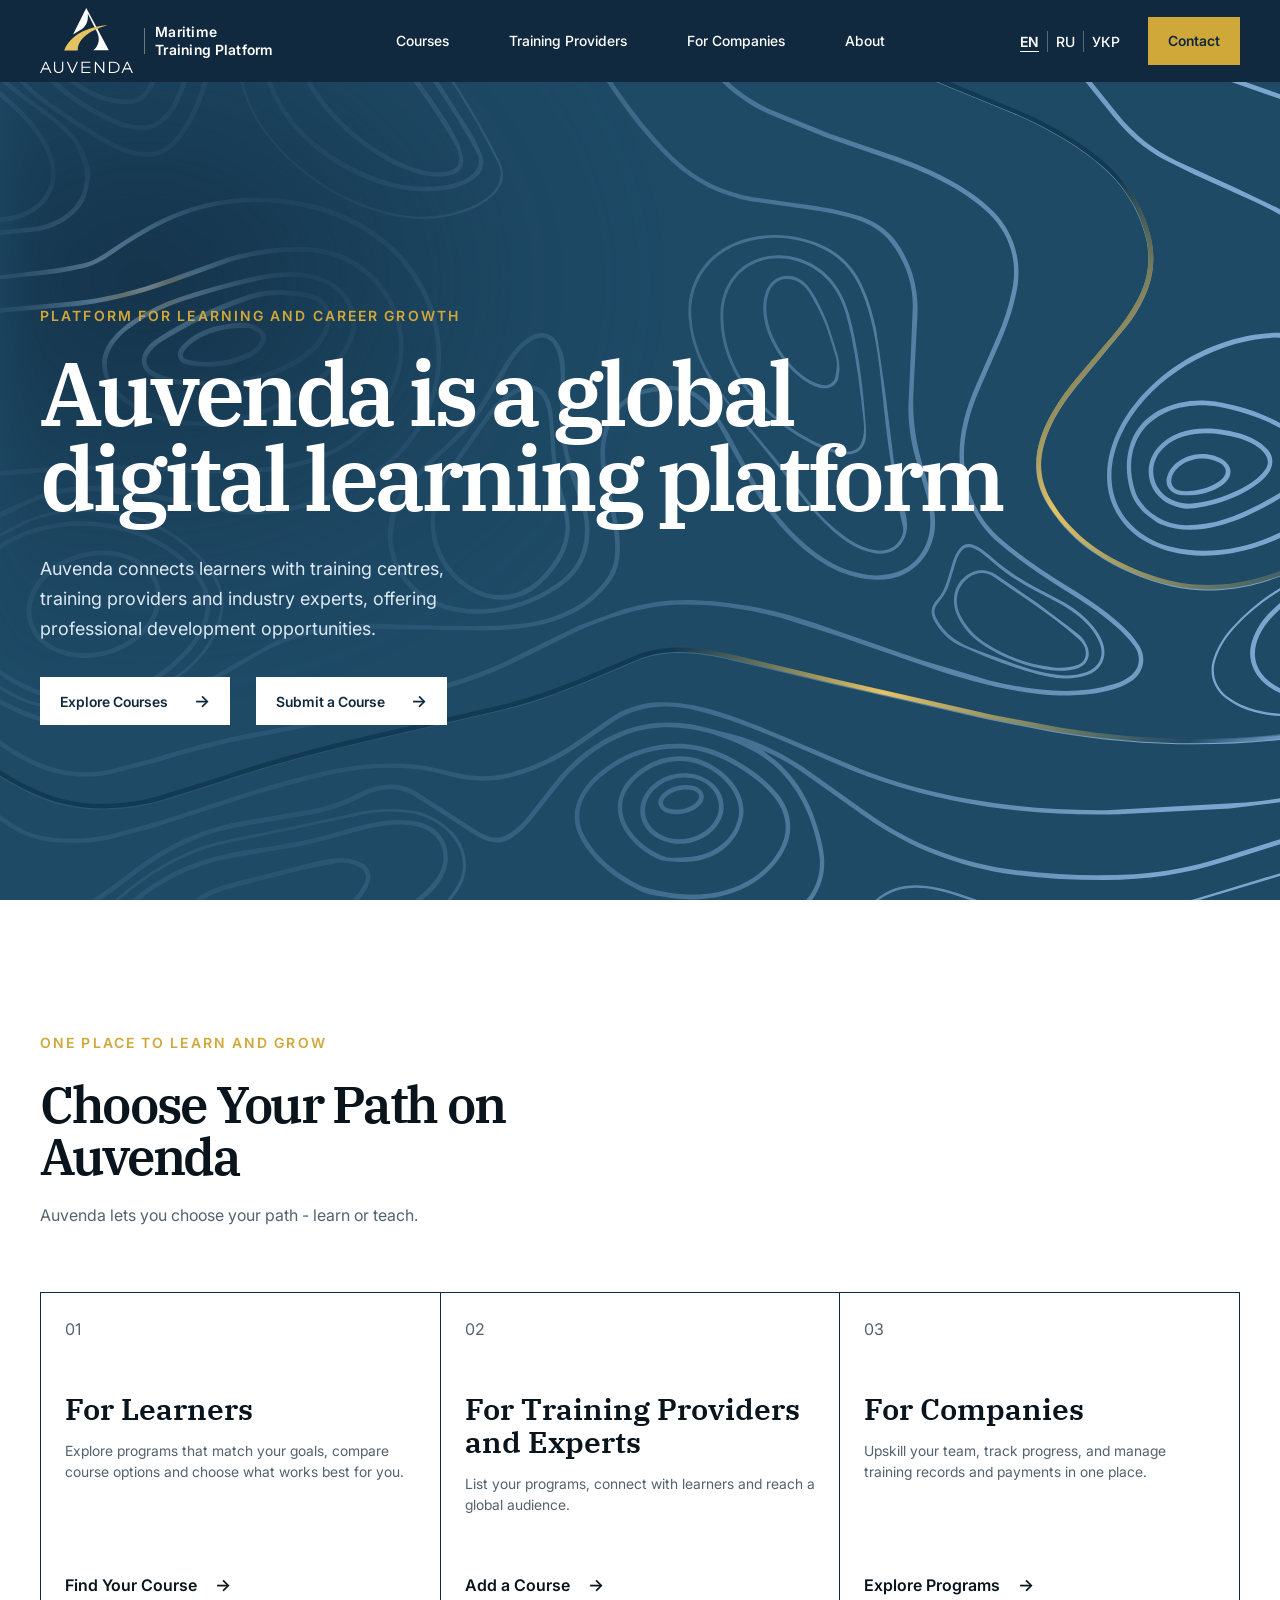
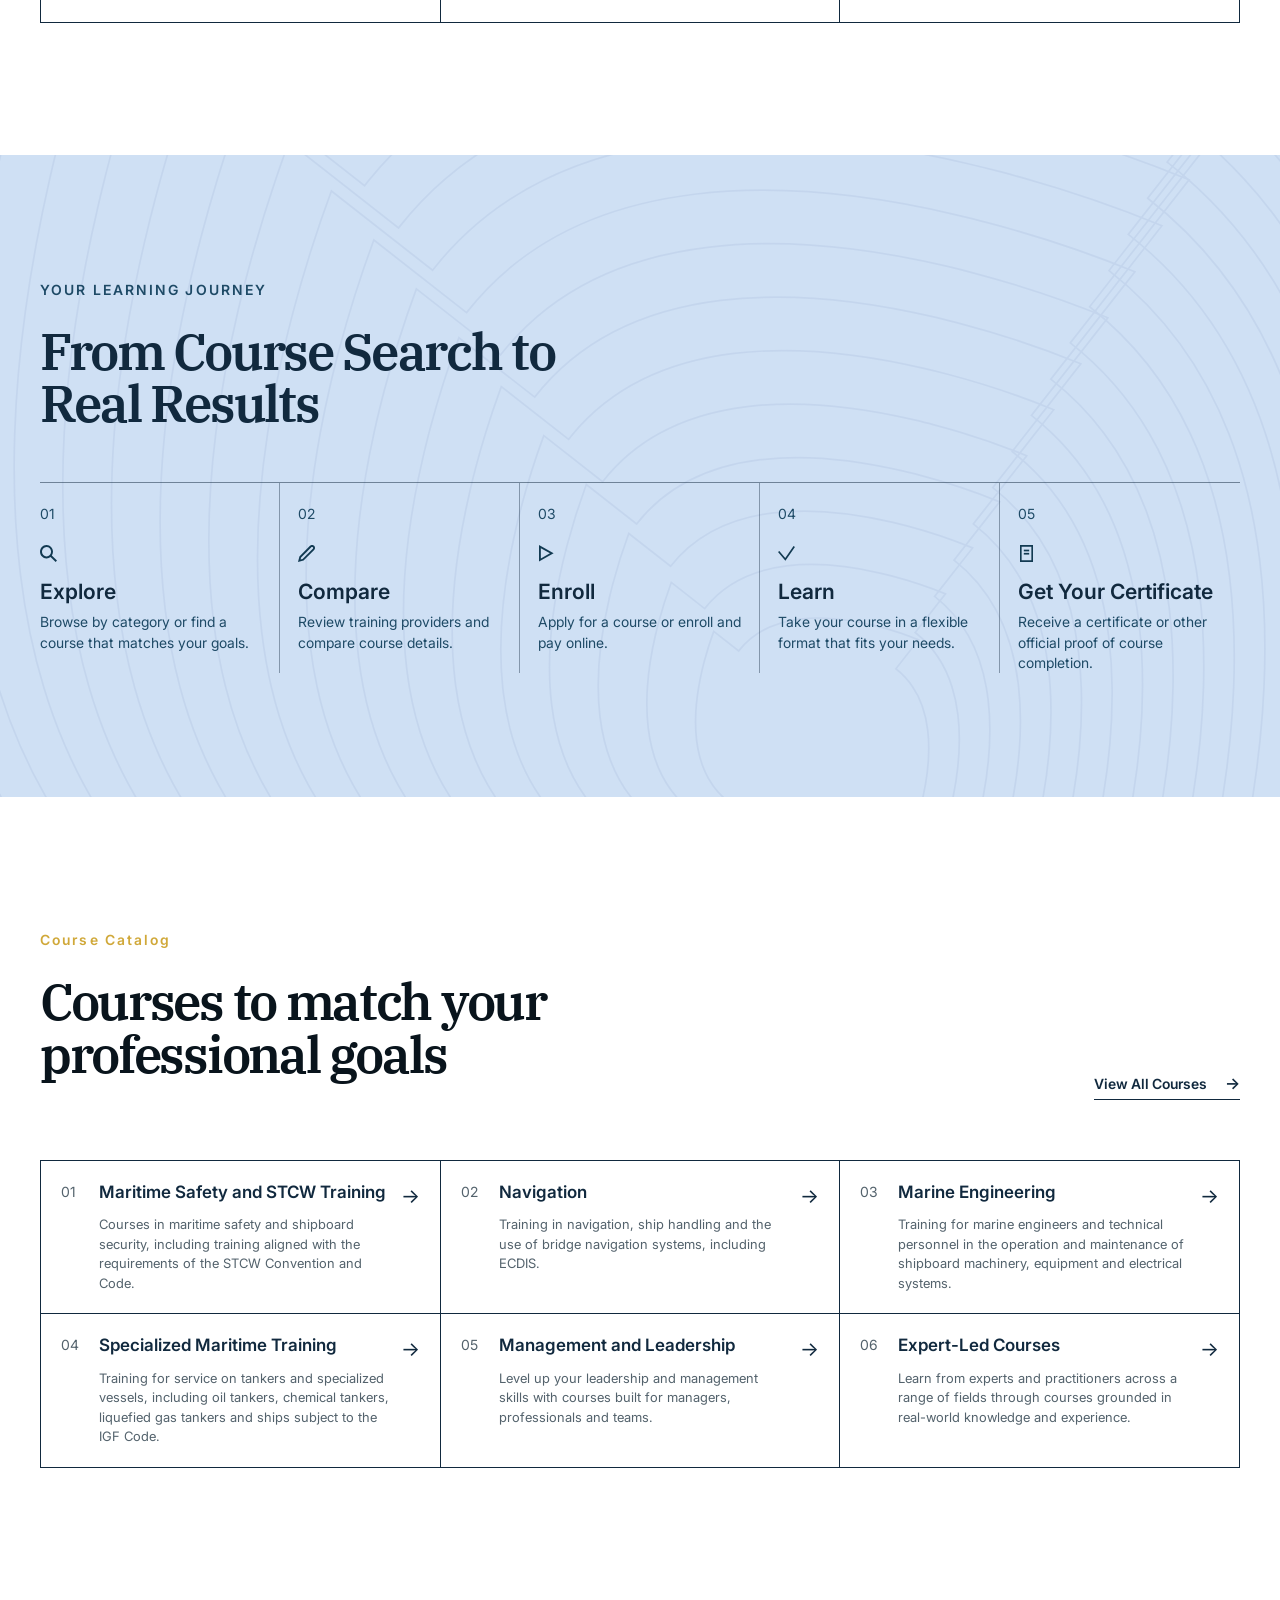
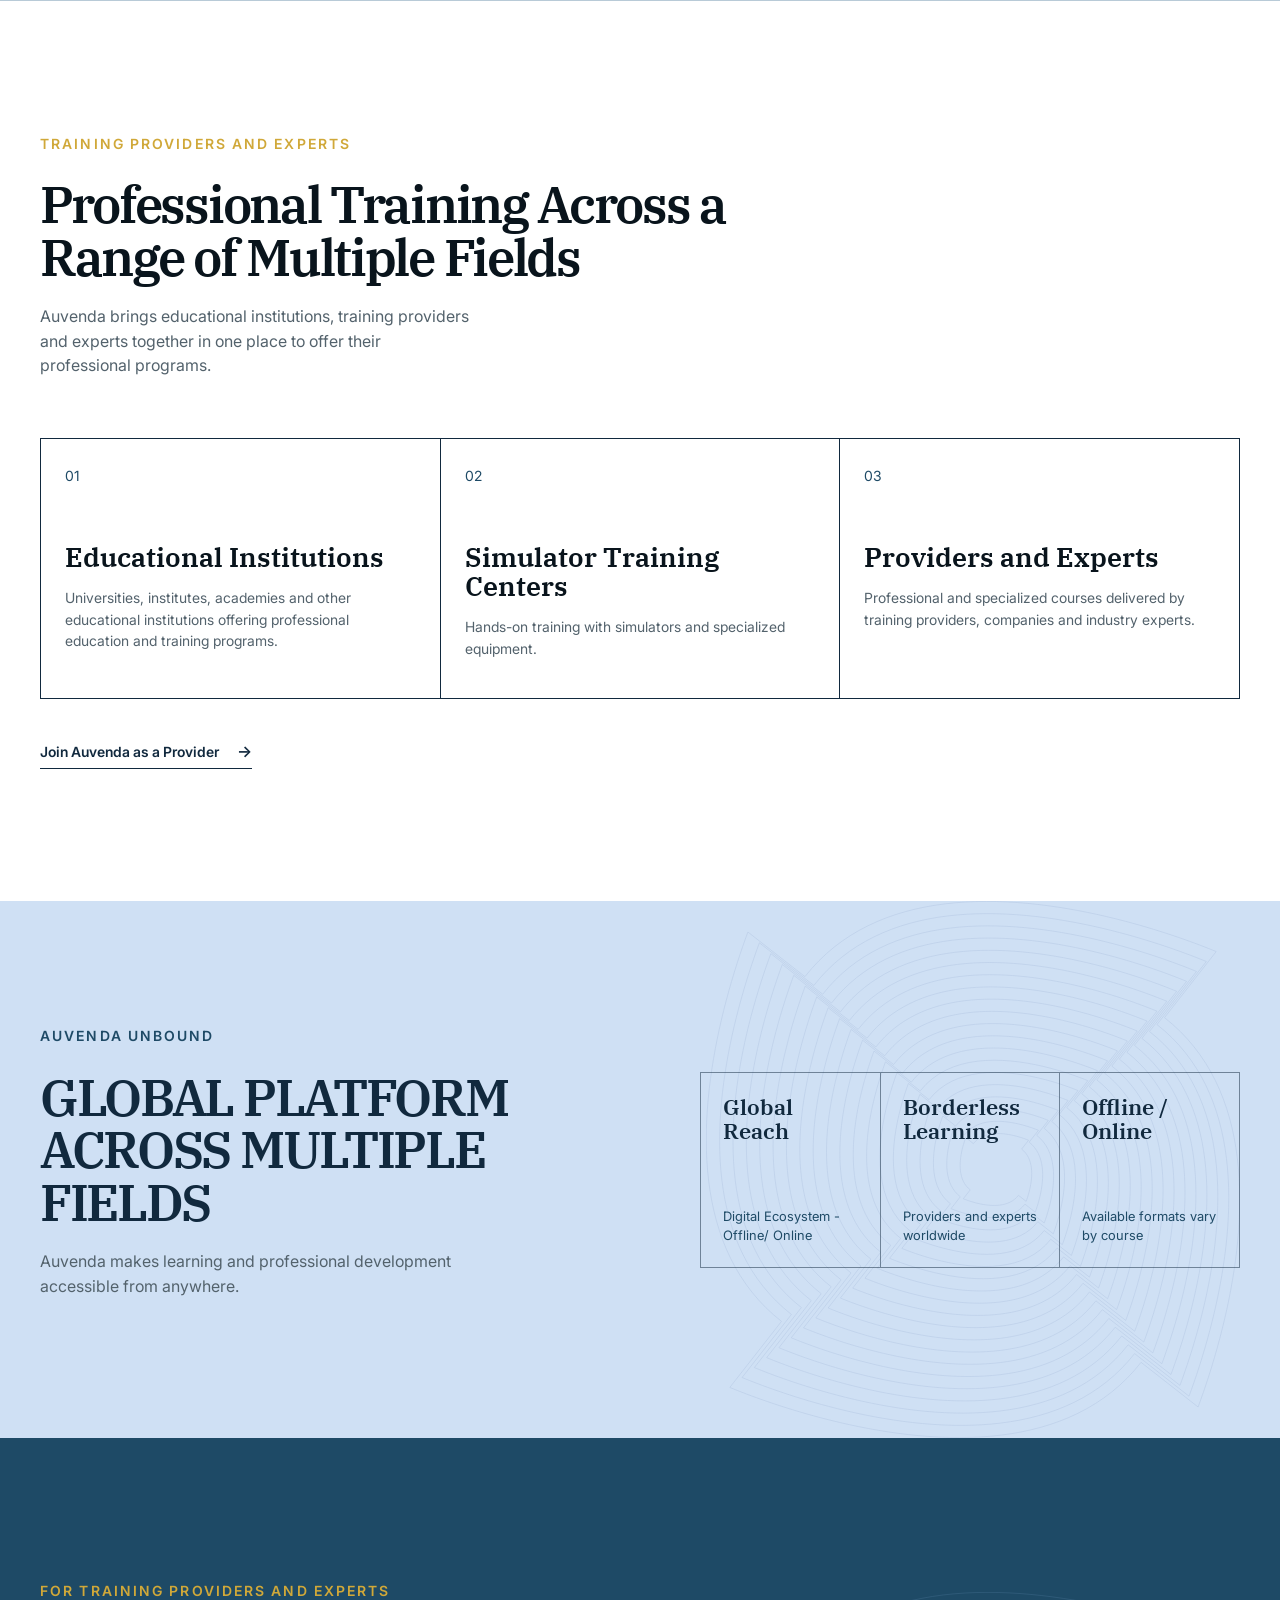
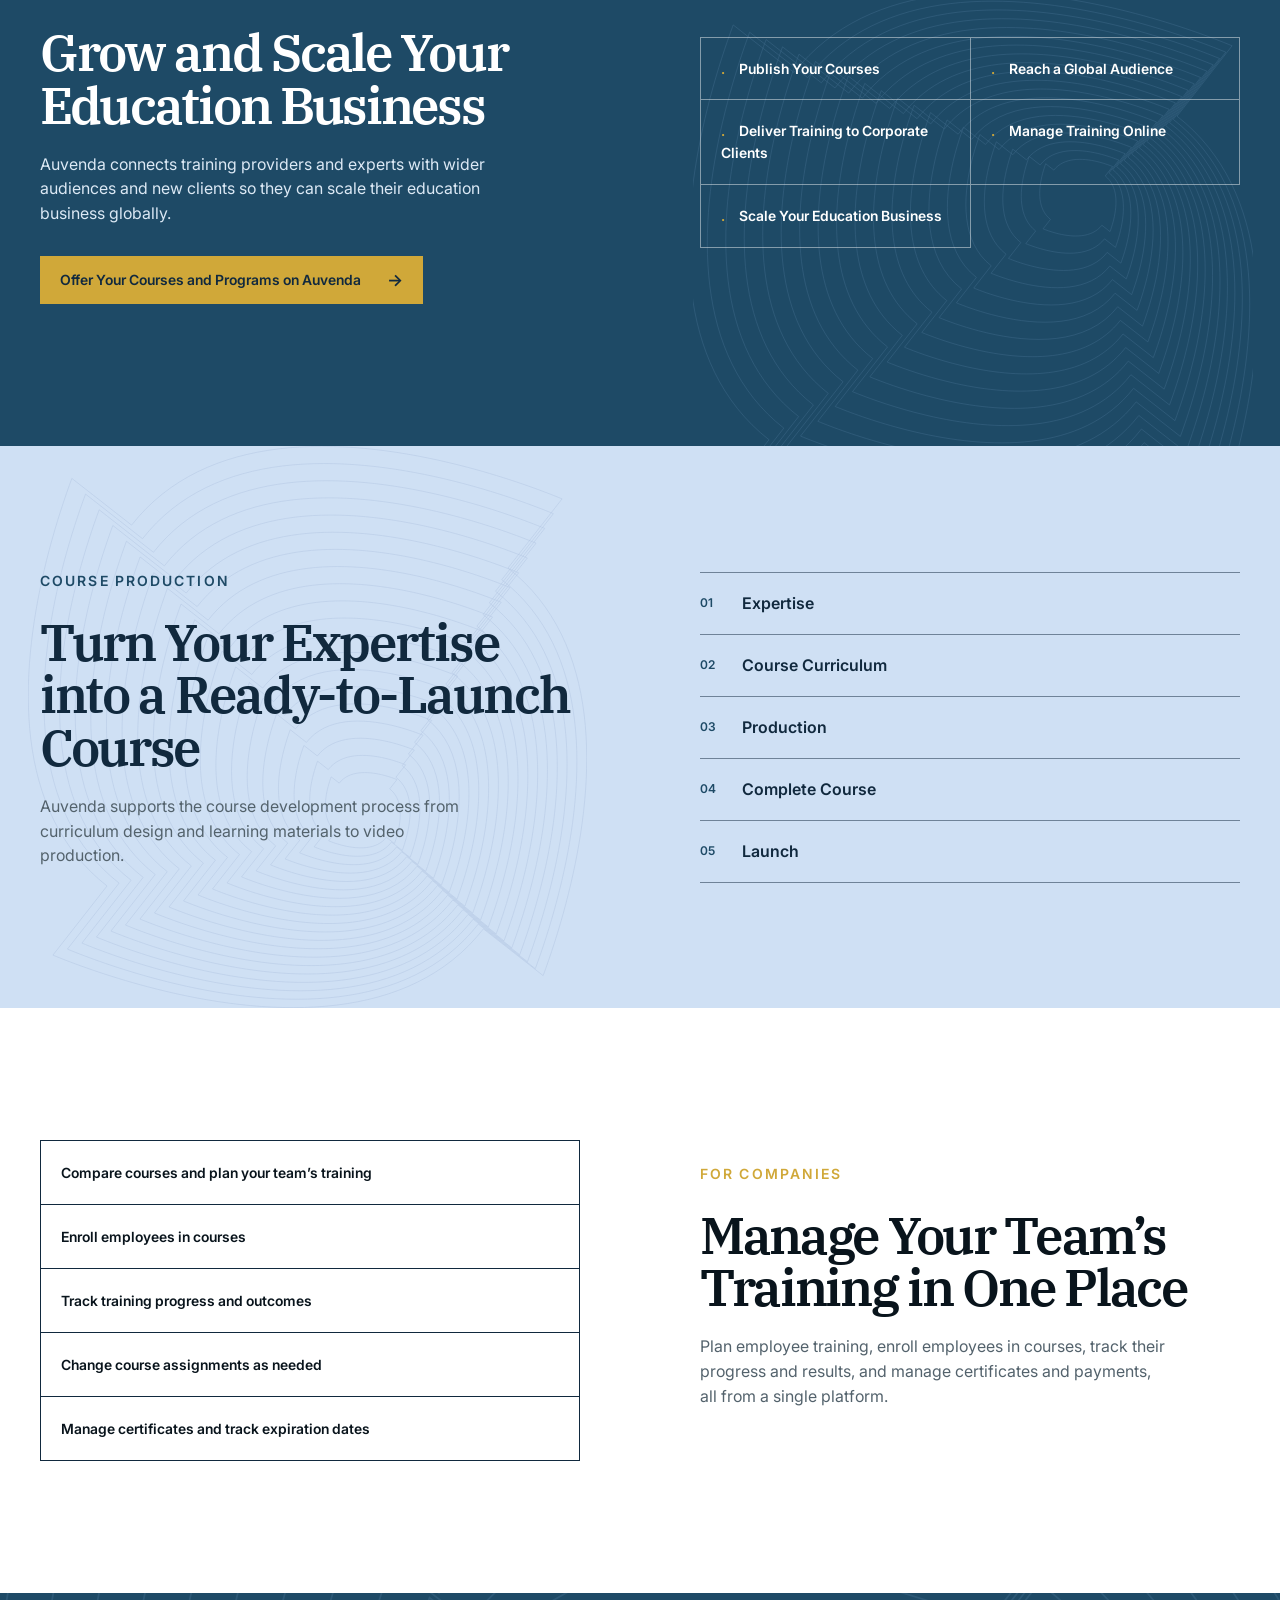
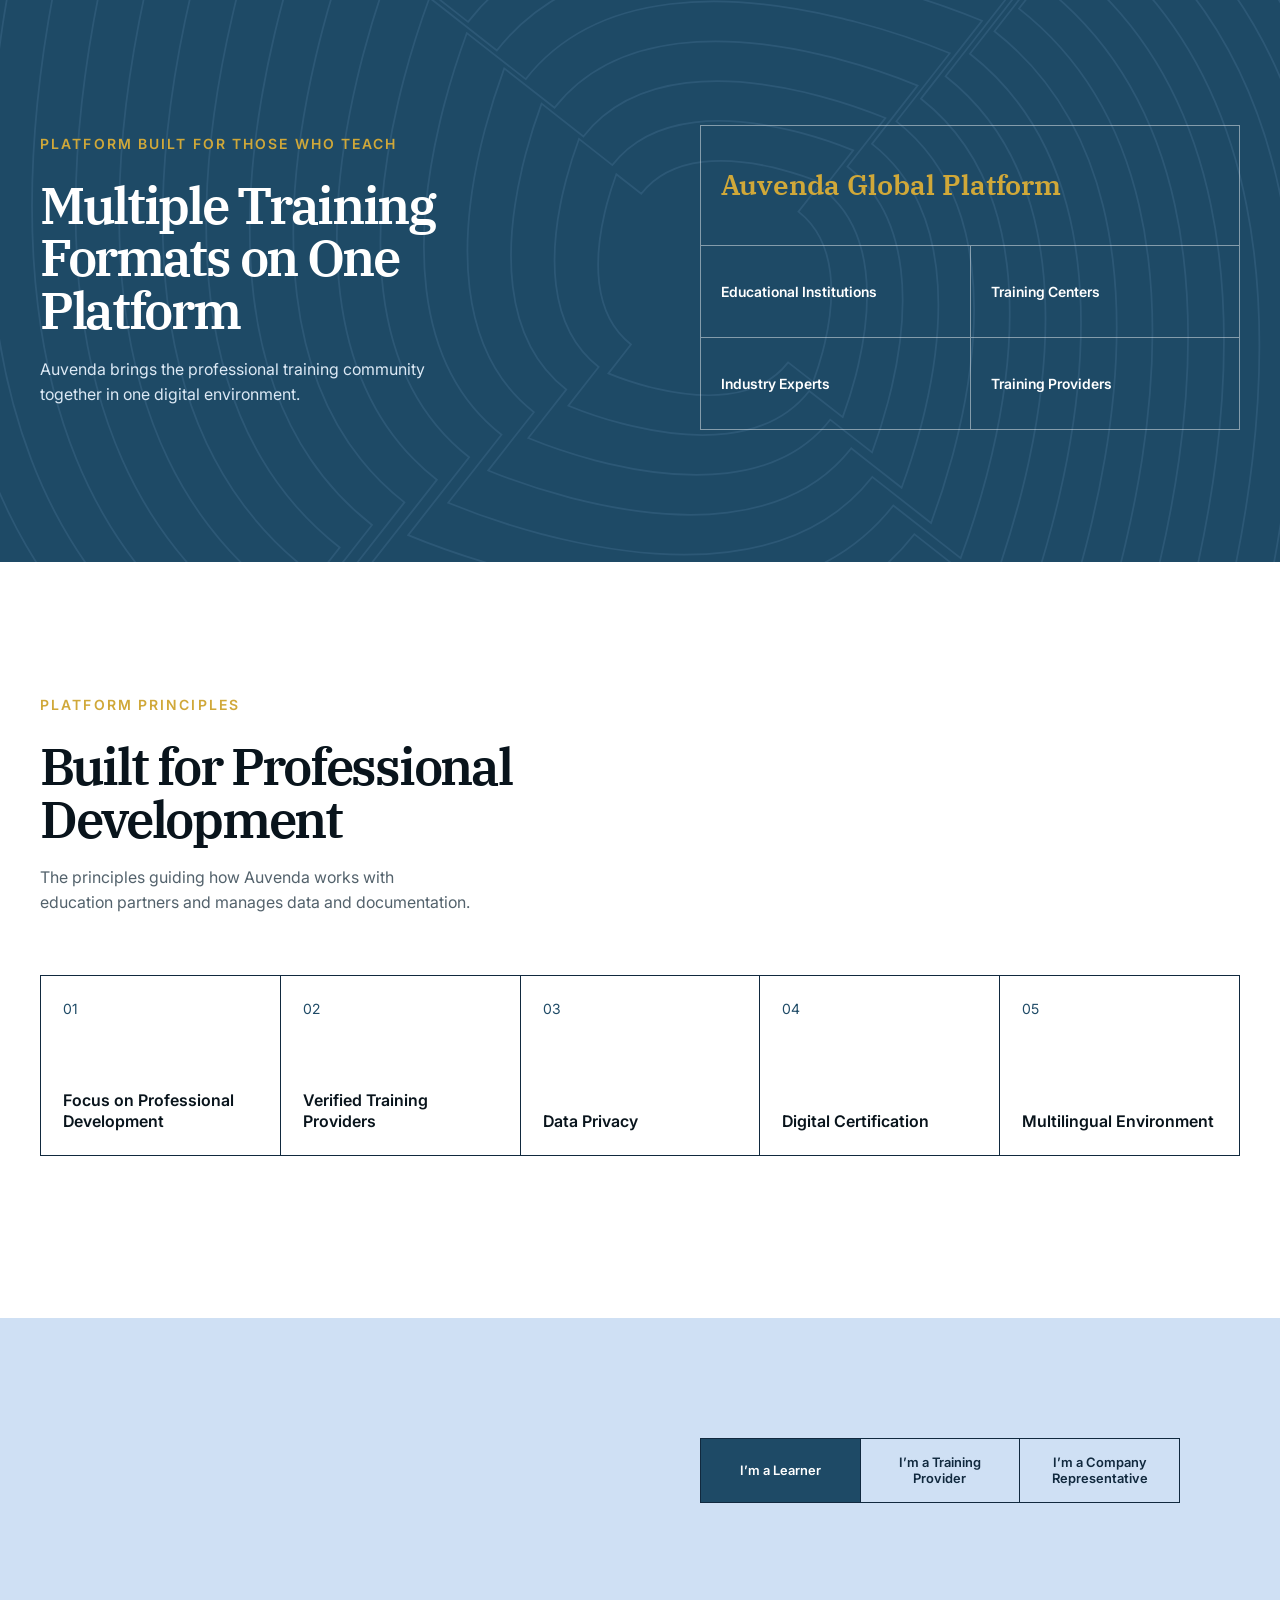
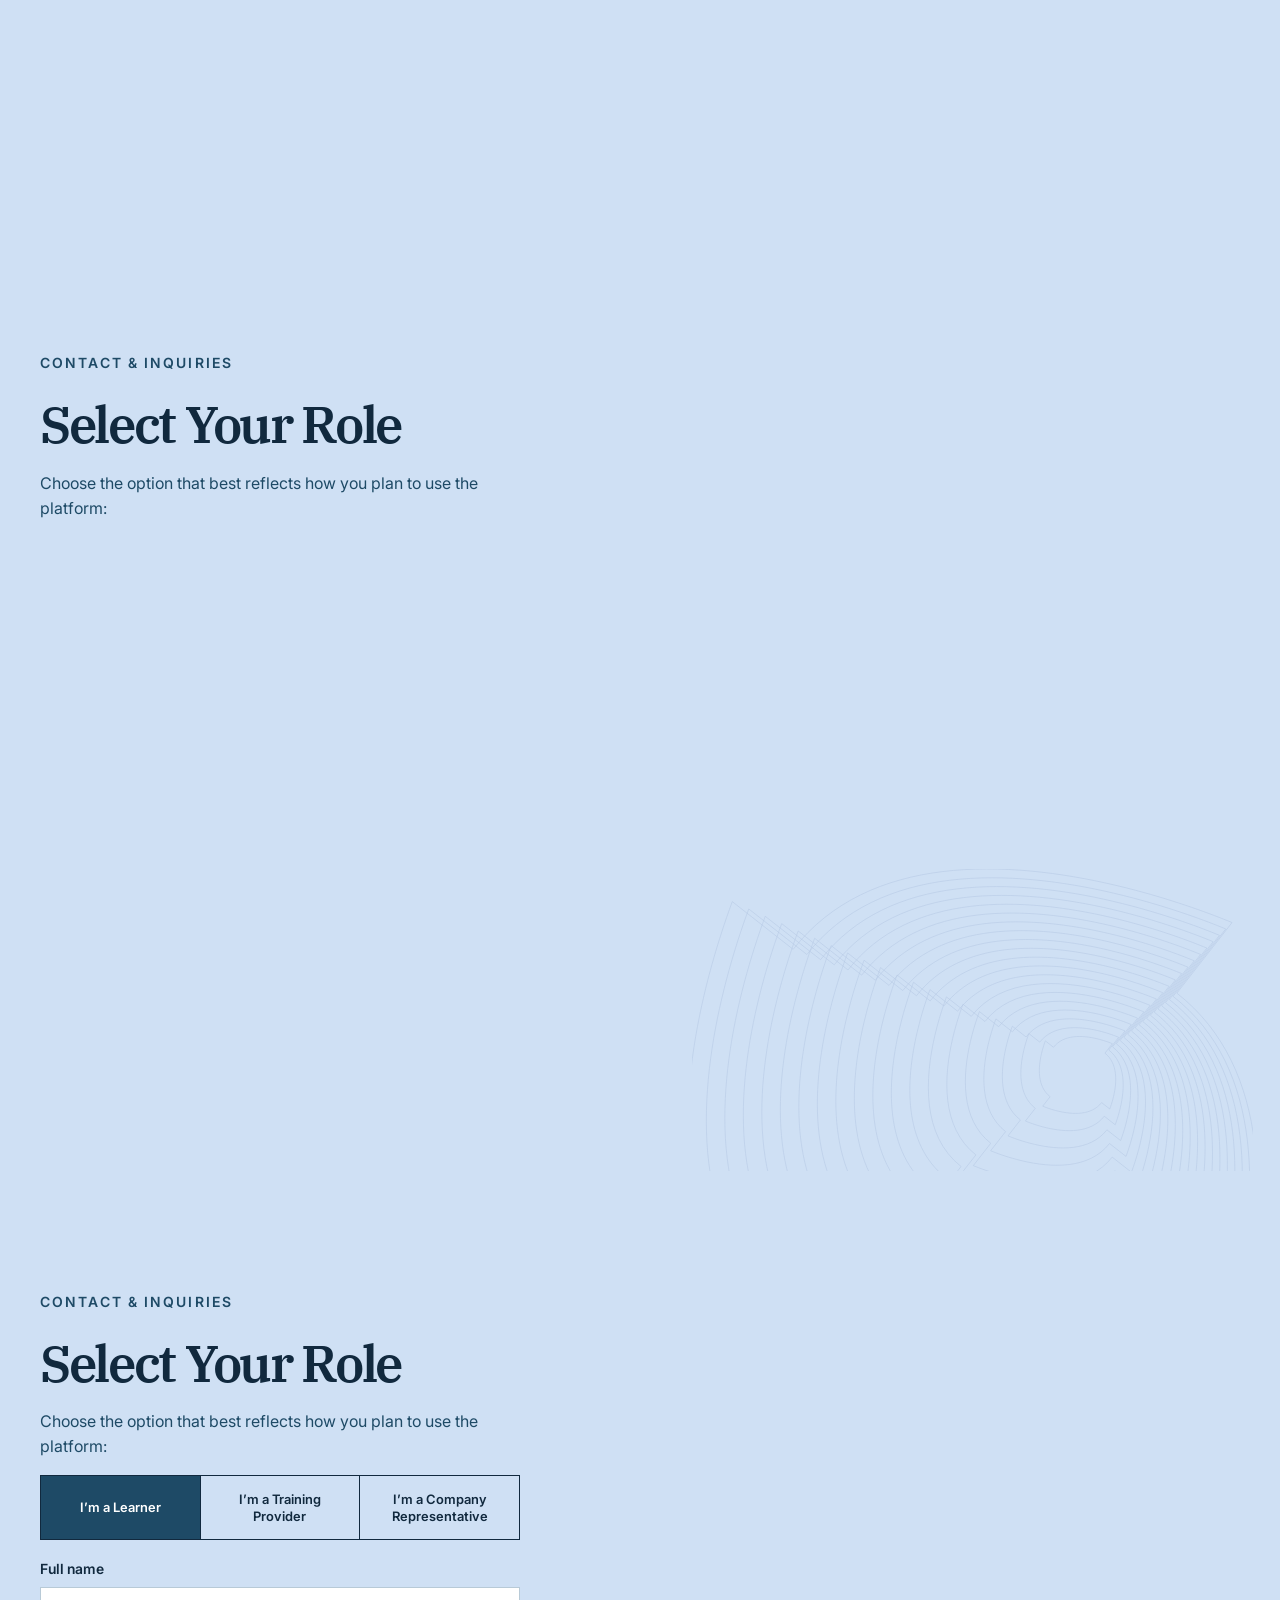
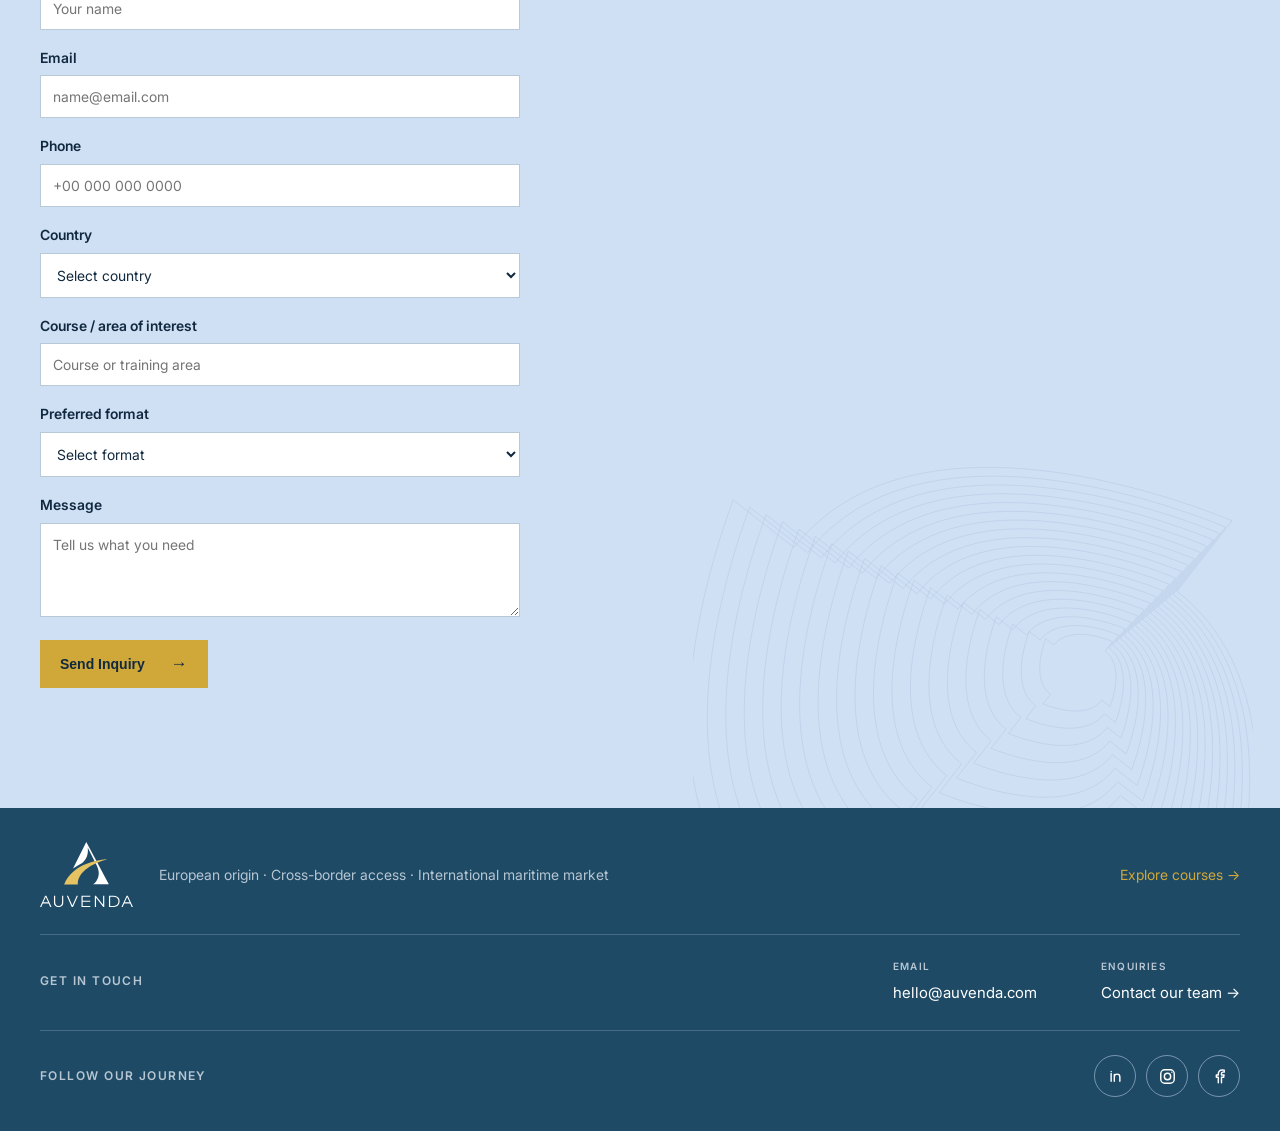
==== commit 6e9f425c: "Add compact contact form layout variant" ====
--- a/index.html
+++ b/index.html
@@ -266,6 +266,70 @@
             <button type="button" data-form-type="company" aria-pressed="false">I’m a Company Representative</button>
           </div>
           <div id="auvenda-kommo-form" class="auvenda-kommo-form" aria-live="polite"></div>
+        </div>
+      </div>
+    </section>
+
+    <section class="contact contact-compact-demo section-blue orbit-pattern orbit-pattern--object-right orbit-pattern--three" id="contact-compact">
+      <div class="container contact-compact-layout">
+        <div class="contact-compact-intro">
+          <p class="kicker">CONTACT &amp; INQUIRIES</p>
+          <h2>Select Your Role</h2>
+          <p>Choose the option that best reflects how you plan to use the platform:</p>
+        </div>
+
+        <div class="kommo-form-panel compact-form-panel">
+          <div class="form-type-switcher" role="group" aria-label="Select compact form type">
+            <button type="button" class="active" aria-pressed="true">I’m a Learner</button>
+            <button type="button" aria-pressed="false">I’m a Training Provider</button>
+            <button type="button" aria-pressed="false">I’m a Company Representative</button>
+          </div>
+
+          <form class="compact-contact-form" action="#" method="post">
+            <div class="compact-form-grid">
+              <label>
+                Full name
+                <input type="text" name="name" placeholder="Your name">
+              </label>
+              <label>
+                Email
+                <input type="email" name="email" placeholder="name@email.com">
+              </label>
+              <label>
+                Phone
+                <input type="tel" name="phone" placeholder="+00 000 000 0000">
+              </label>
+              <label>
+                Country
+                <select name="country">
+                  <option value="">Select country</option>
+                  <option>Ukraine</option>
+                  <option>United Kingdom</option>
+                  <option>Germany</option>
+                </select>
+              </label>
+              <label>
+                Course / area of interest
+                <input type="text" name="interest" placeholder="Course or training area">
+              </label>
+              <label>
+                Preferred format
+                <select name="format">
+                  <option value="">Select format</option>
+                  <option>Online</option>
+                  <option>Offline</option>
+                  <option>Hybrid</option>
+                </select>
+              </label>
+              <label class="compact-form-span-2">
+                Message
+                <textarea name="message" rows="4" placeholder="Tell us what you need"></textarea>
+              </label>
+              <div class="compact-form-submit">
+                <button class="button button-gold" type="submit">Send Inquiry <span>→</span></button>
+              </div>
+            </div>
+          </form>
         </div>
       </div>
     </section>
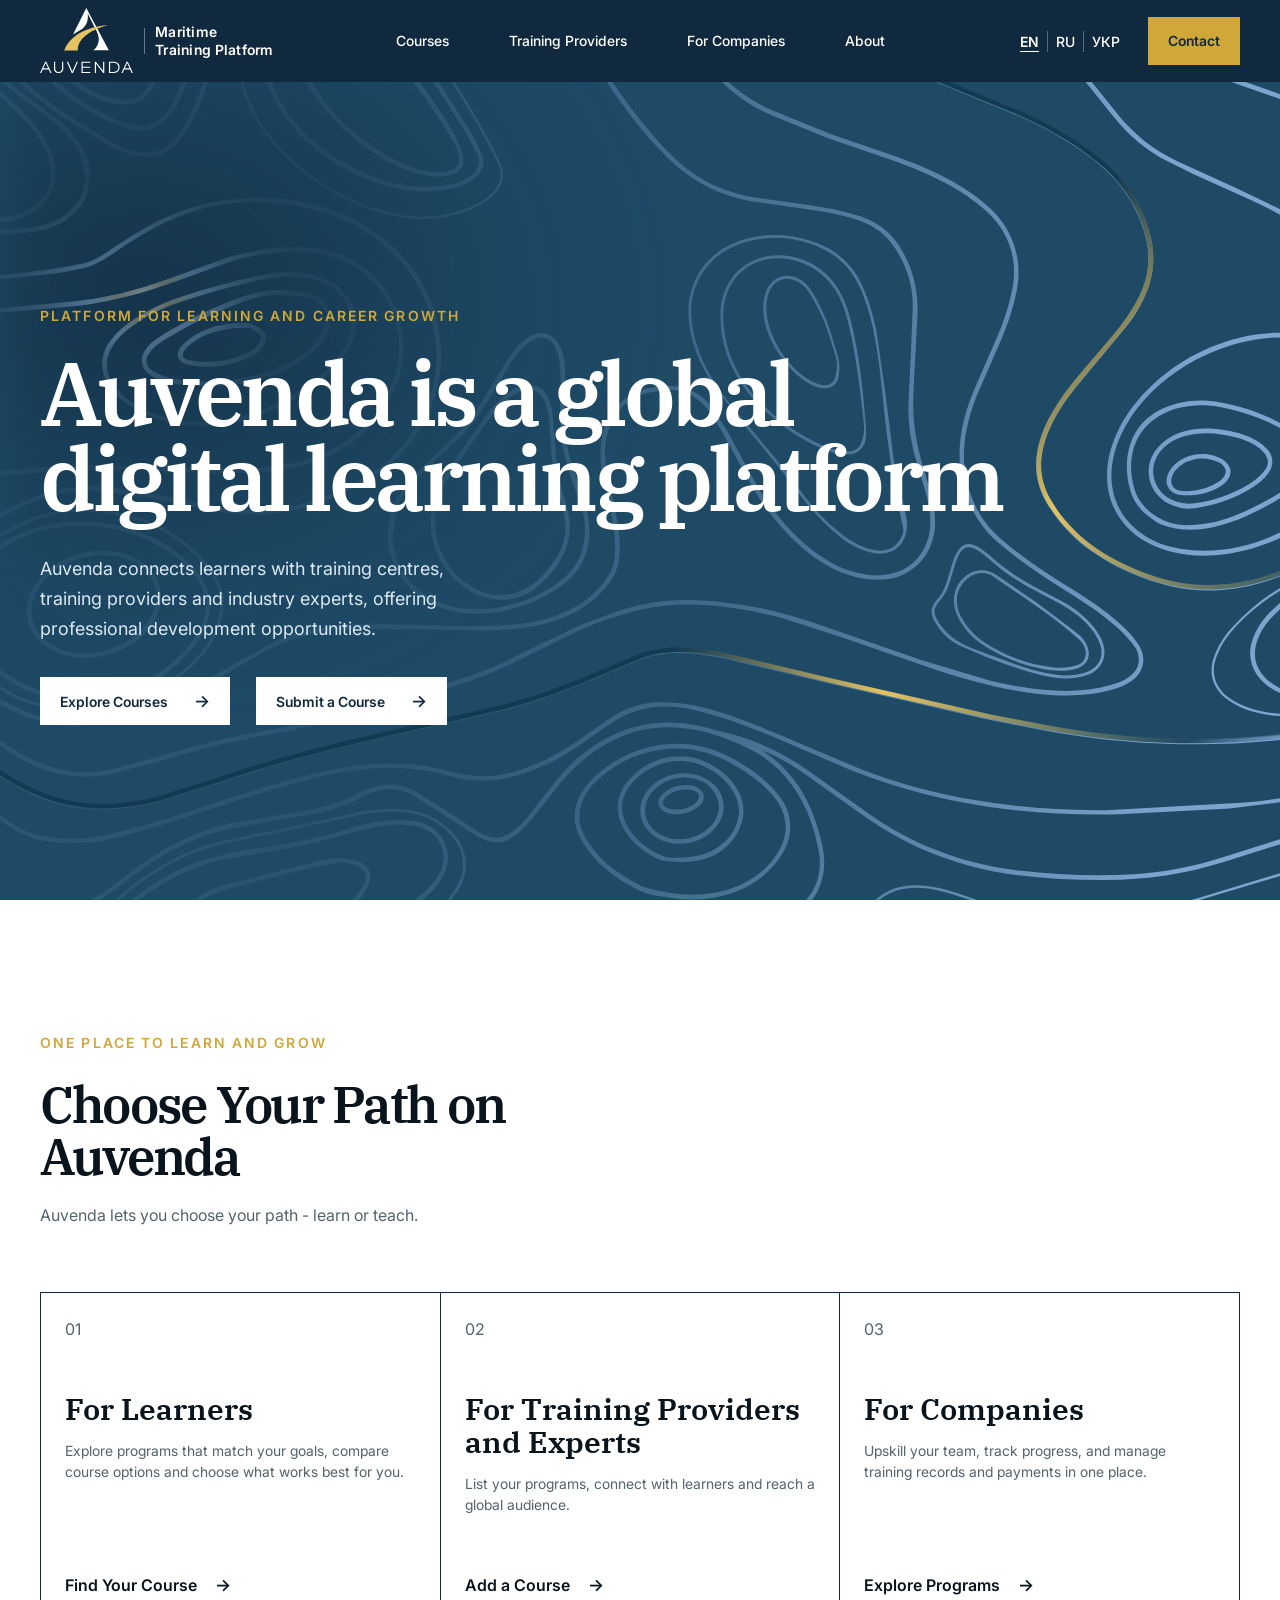
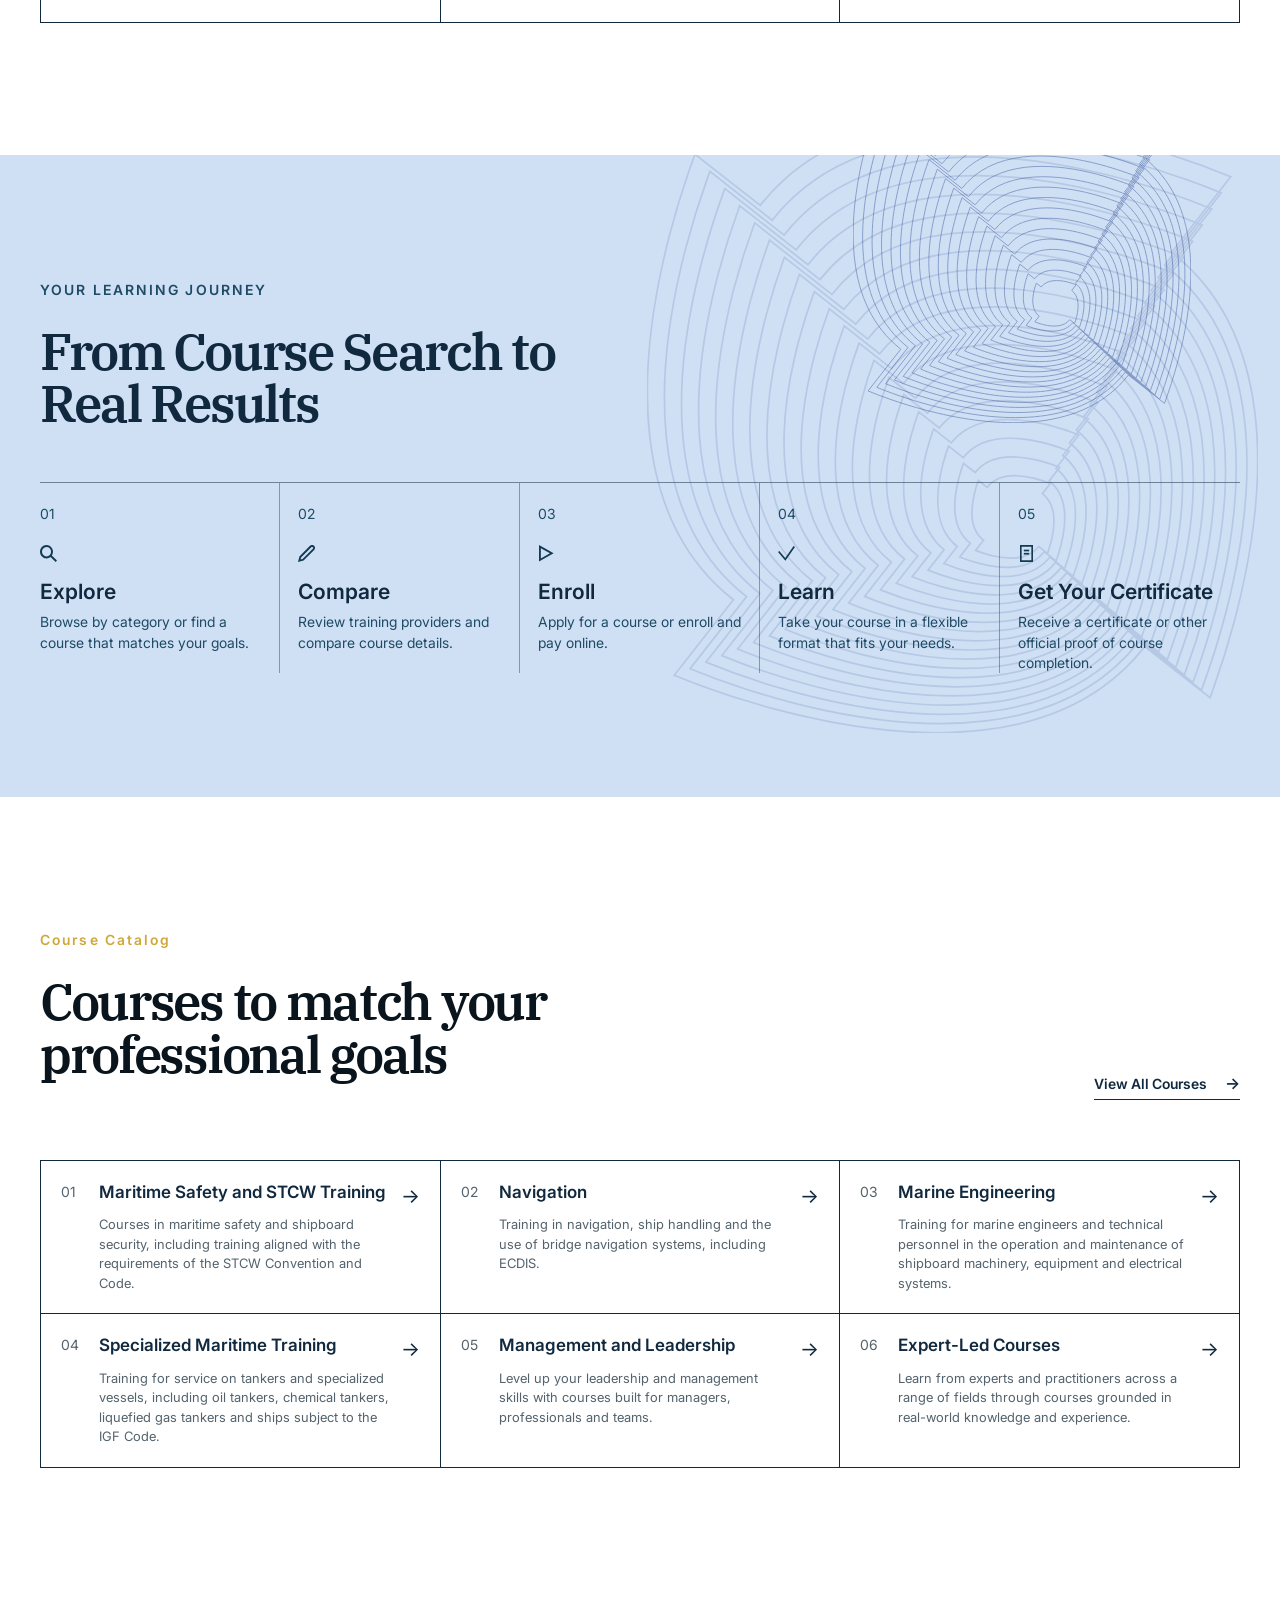
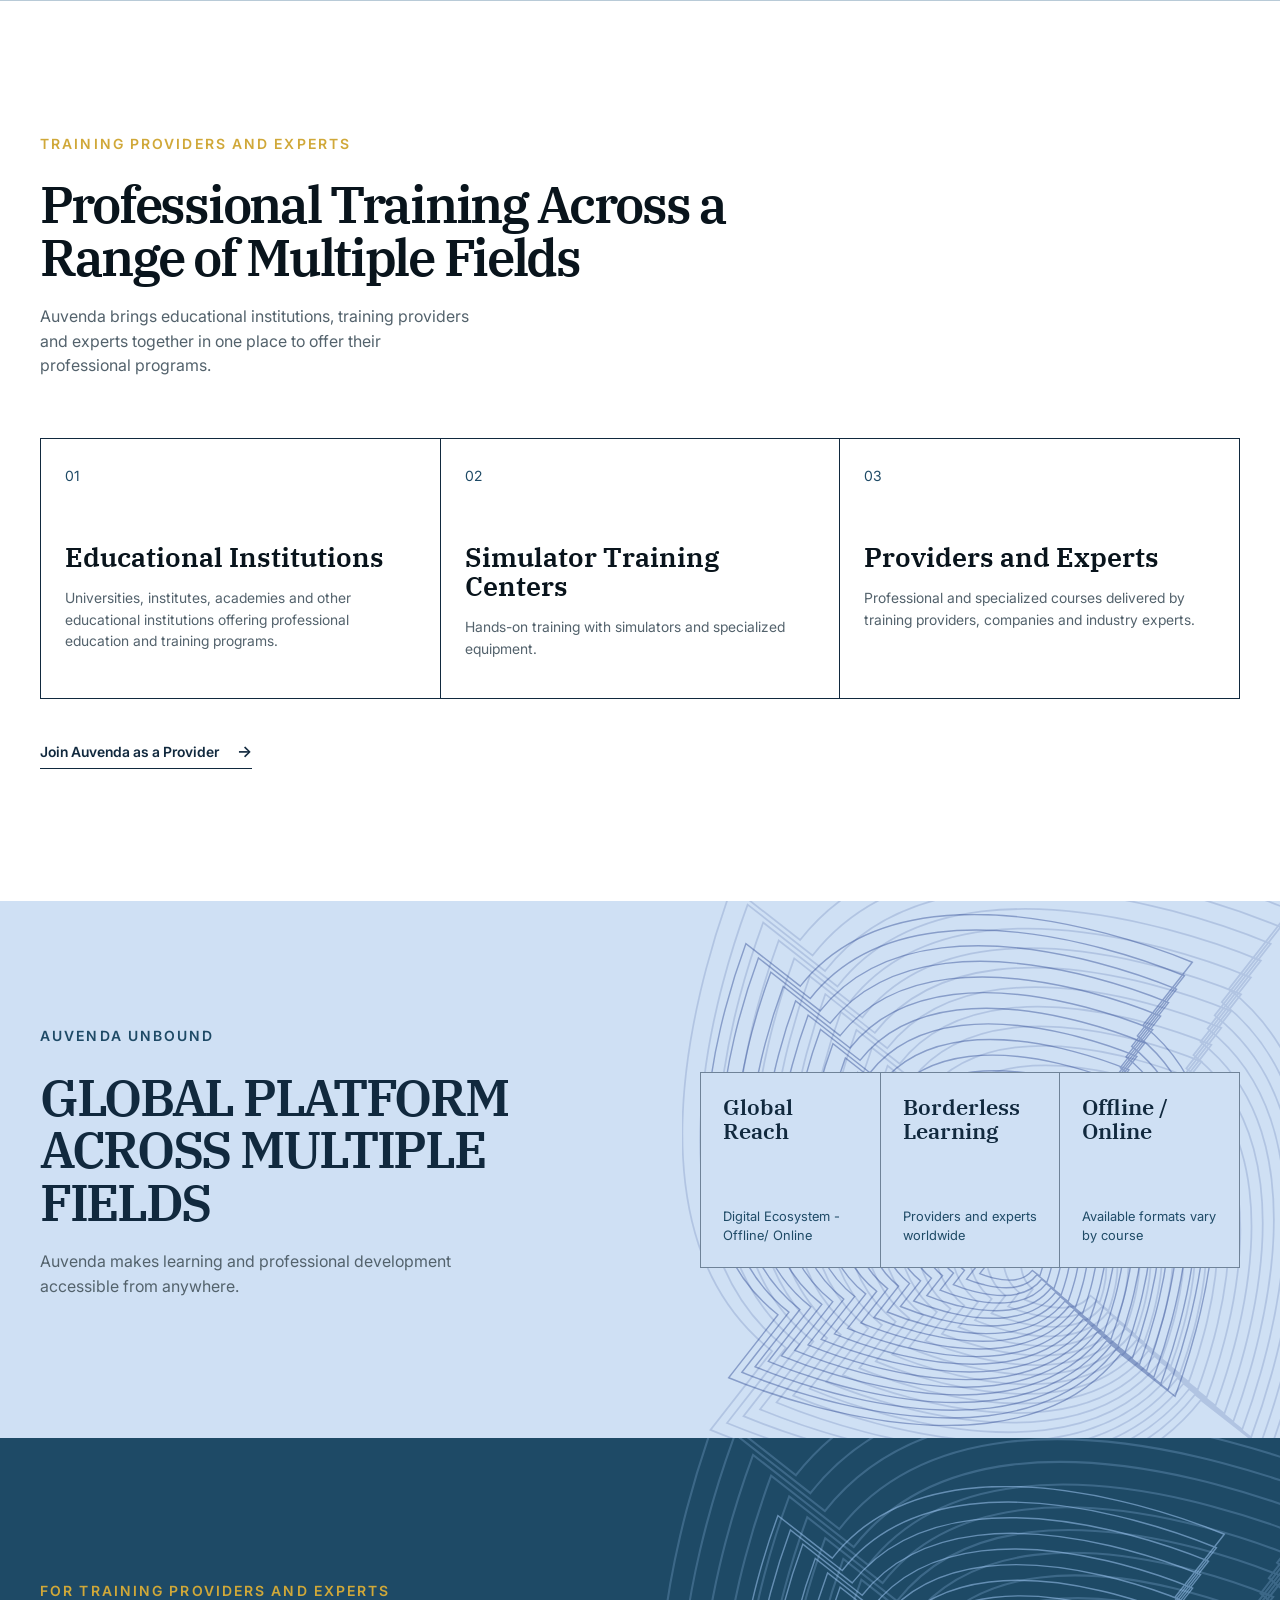
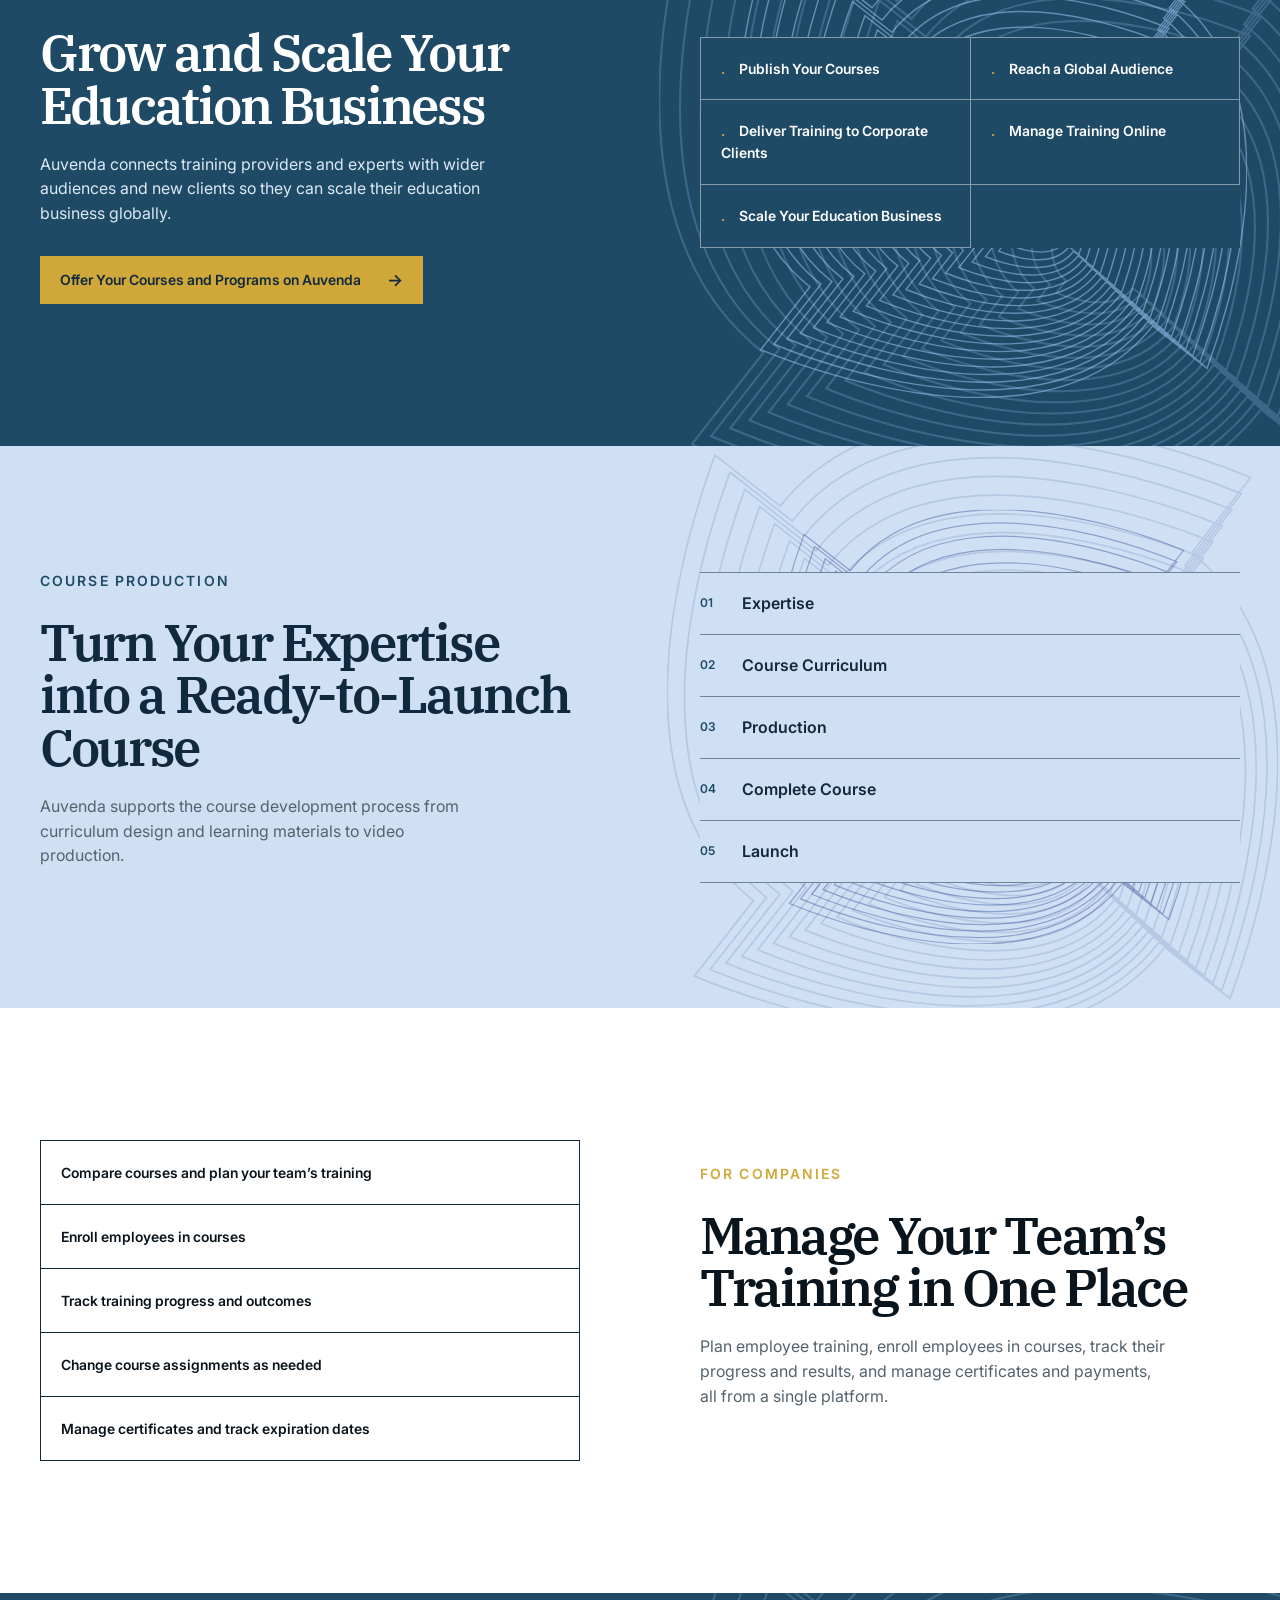
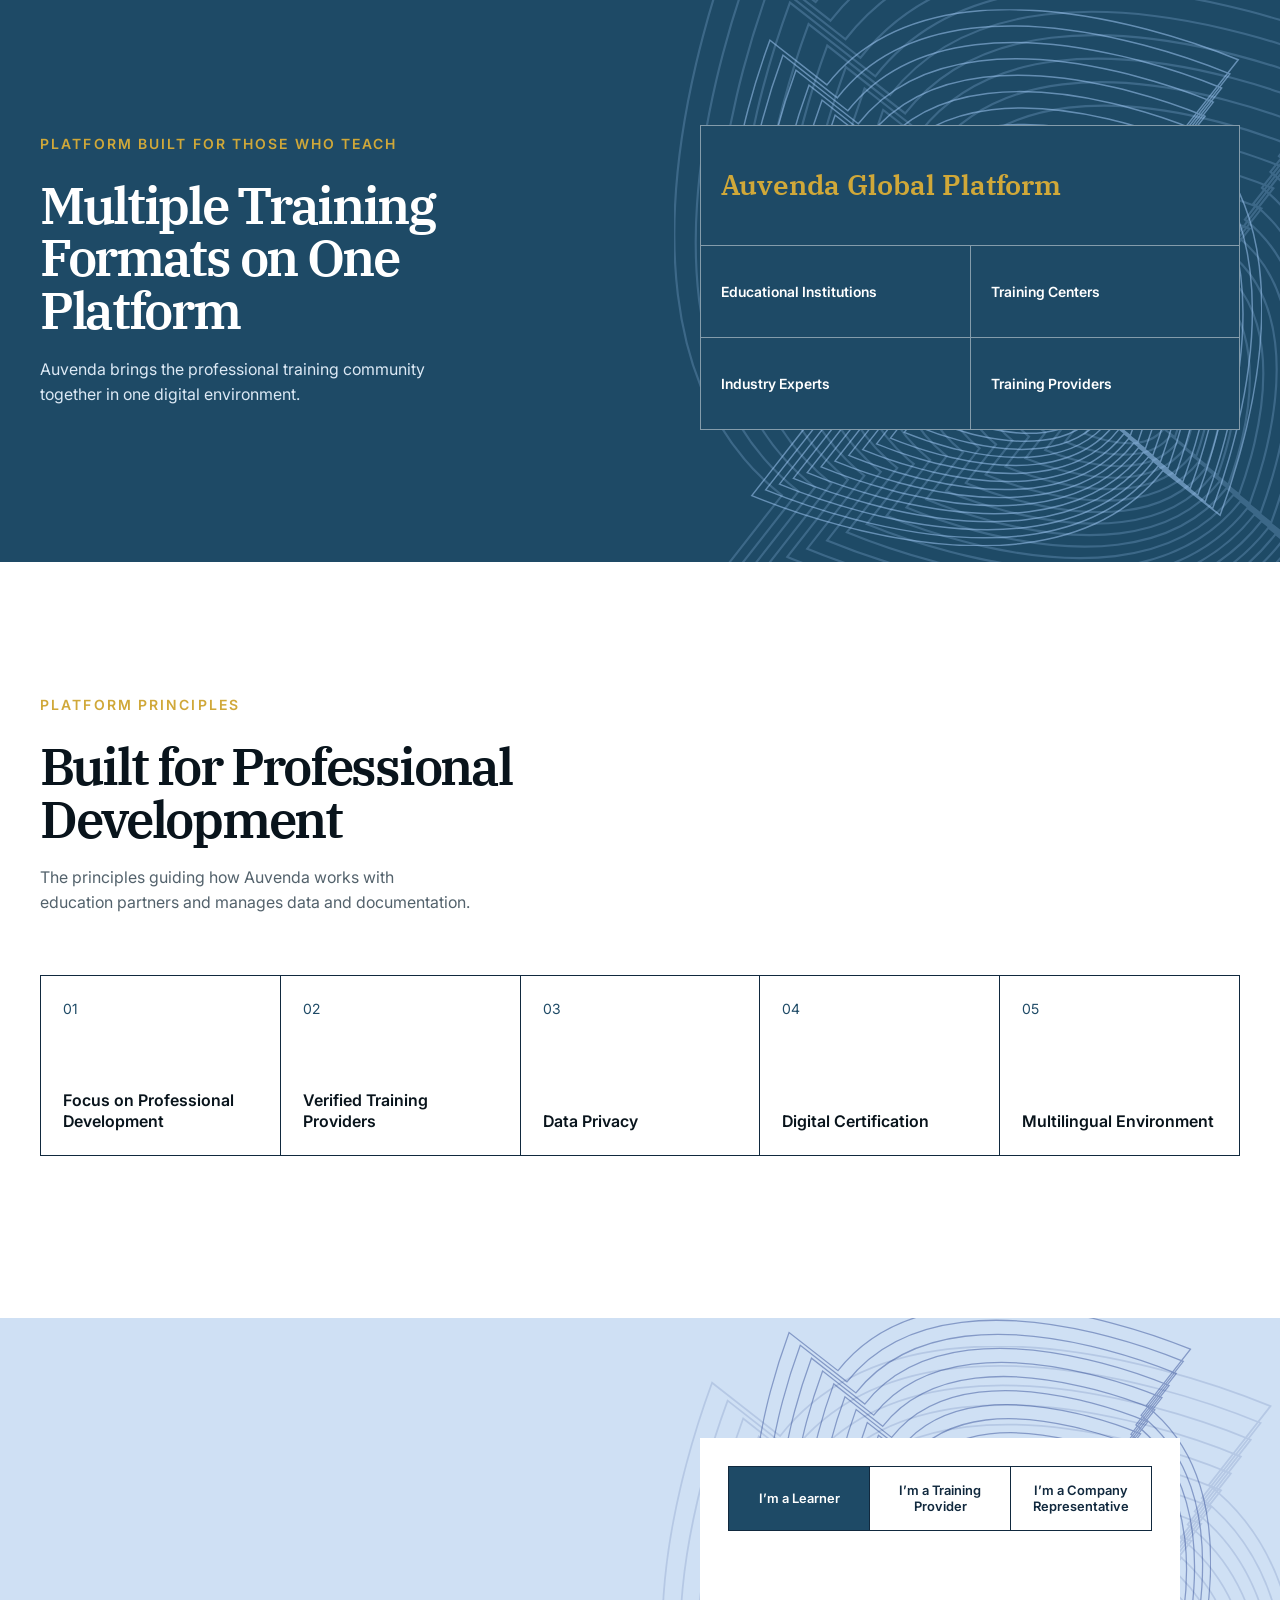
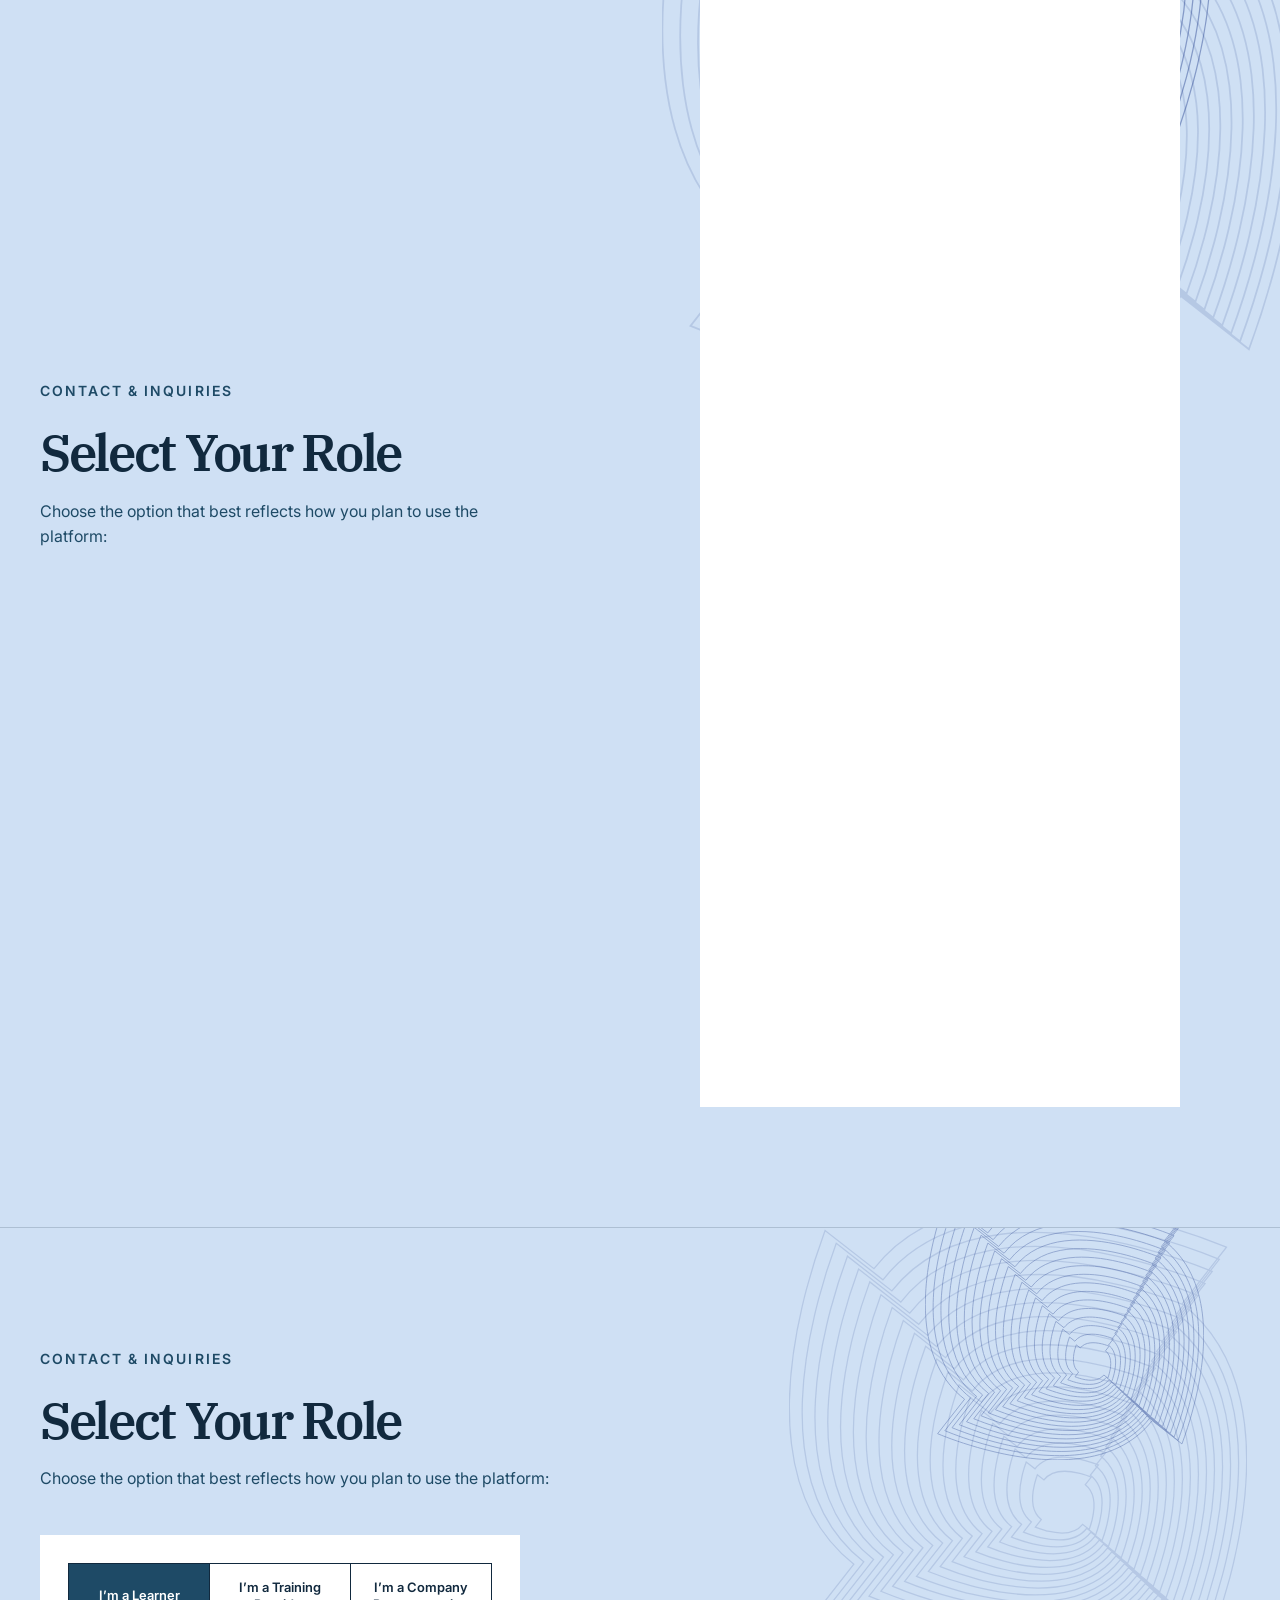
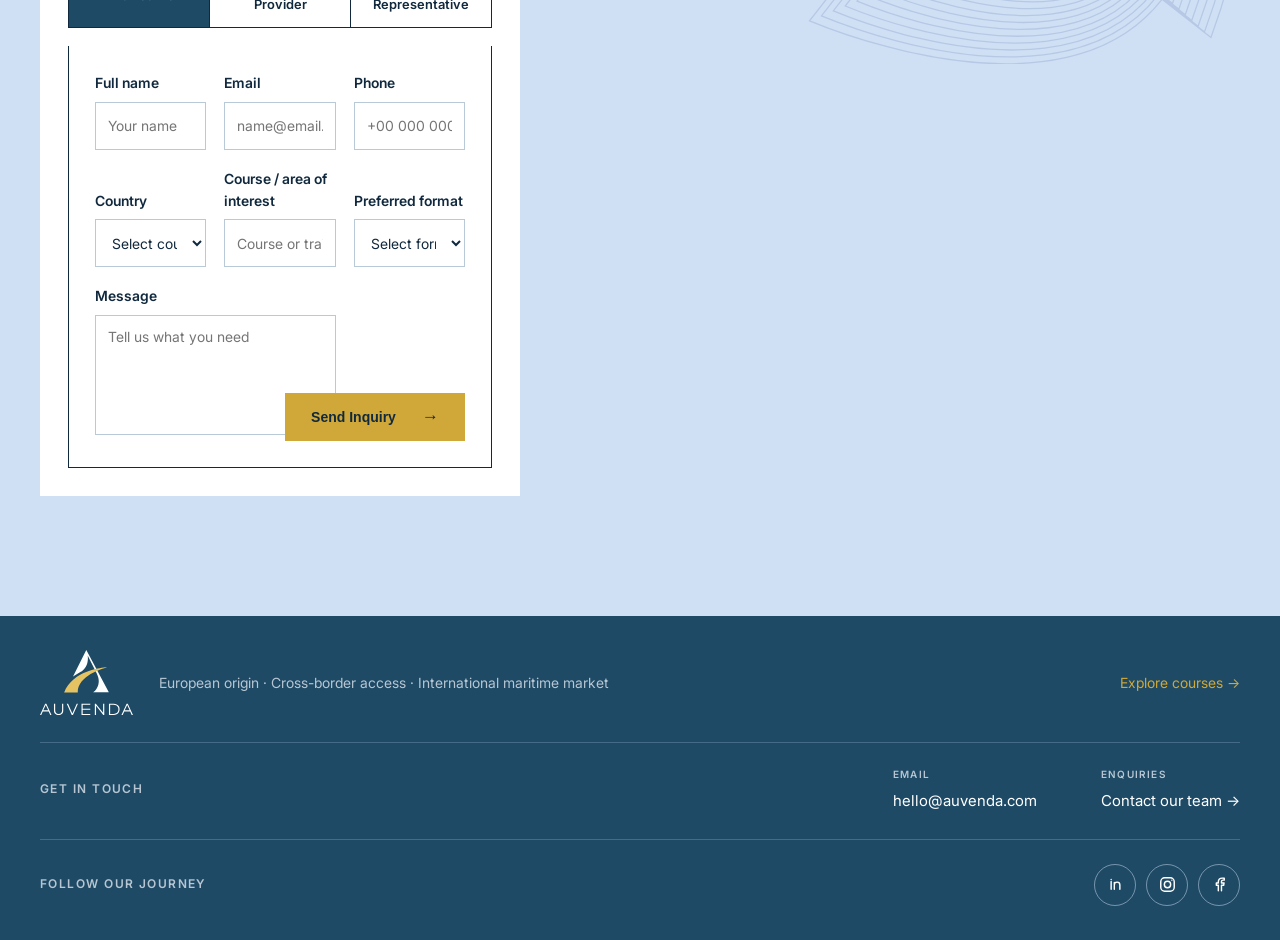
==== commit f69559d2: "Place the brand module as a circular graphic Replace the three stretched orbit SVGs with one module " ====
--- a/index.html
+++ b/index.html
@@ -80,7 +80,7 @@
       </div>
     </section>
 
-    <section class="journey section-blue orbit-pattern orbit-pattern--full orbit-pattern--one" id="training">
+    <section class="journey section-blue orbit-pattern" id="training">
       <div class="container">
         <div class="section-intro compact">
           <p class="kicker">YOUR LEARNING JOURNEY</p>
@@ -146,7 +146,7 @@
       </div>
     </section>
 
-    <section class="global-platform section-blue orbit-pattern orbit-pattern--half-right orbit-pattern--two" id="markets">
+    <section class="global-platform section-blue orbit-pattern" id="markets">
       <div class="container global-grid">
         <div class="section-intro">
           <p class="kicker">AUVENDA UNBOUND</p>
@@ -161,7 +161,7 @@
       </div>
     </section>
 
-    <section class="provider-section section-dark-base orbit-pattern orbit-pattern--object-right orbit-pattern--three" id="providers">
+    <section class="provider-section section-dark-base orbit-pattern" id="providers">
       <div class="container provider-grid">
         <div>
           <p class="kicker">FOR TRAINING PROVIDERS AND EXPERTS</p>
@@ -182,7 +182,7 @@
       </div>
     </section>
 
-    <section class="course-production section-blue orbit-pattern orbit-pattern--half-left orbit-pattern--one" id="course-production">
+    <section class="course-production section-blue orbit-pattern" id="course-production">
       <div class="container production-grid">
         <div class="section-intro">
           <p class="kicker">COURSE PRODUCTION</p>
@@ -218,7 +218,7 @@
       </div>
     </section>
 
-    <section class="platform-ecosystem section-dark-base orbit-pattern orbit-pattern--full orbit-pattern--two" id="ecosystem">
+    <section class="platform-ecosystem section-dark-base orbit-pattern" id="ecosystem">
       <div class="container ecosystem-grid">
         <div class="section-intro">
           <p class="kicker">PLATFORM BUILT FOR THOSE WHO TEACH</p>
@@ -252,7 +252,7 @@
       </div>
     </section>
 
-    <section class="contact section-blue orbit-pattern orbit-pattern--object-right orbit-pattern--three" id="contact">
+    <section class="contact section-blue orbit-pattern" id="contact">
       <div class="container contact-grid">
         <div>
           <p class="kicker">CONTACT &amp; INQUIRIES</p>
@@ -270,7 +270,7 @@
       </div>
     </section>
 
-    <section class="contact contact-compact-demo section-blue orbit-pattern orbit-pattern--object-right orbit-pattern--three" id="contact-compact">
+    <section class="contact contact-compact-demo section-blue orbit-pattern" id="contact-compact">
       <div class="container contact-compact-layout">
         <div class="contact-compact-intro">
           <p class="kicker">CONTACT &amp; INQUIRIES</p>
--- a/brand-styles.css
+++ b/brand-styles.css
@@ -491,21 +491,35 @@
   background: var(--blue);
 }
 
+/* Module from the brand guide: a circular graphic object plus a larger,
+   semi-transparent contour texture. Both stay circular (never stretched). */
 .orbit-pattern {
-  --orbit-color: #1f3d86;
-  --orbit-opacity: .14;
+  --orbit-color: #1e3a8a;
+  --orbit-image: url("assets/auvenida/module.svg");
+  --edge: calc((100% - min(1240px, 100% - 80px)) / 2);
+  --texture-size: min(760px, 58vw);
+  --texture-top: 50%;
+  --texture-right: calc(var(--edge) - 180px);
+  --texture-shift: -50%;
+  --texture-opacity: .16;
+  --object-size: min(460px, 38vw);
+  --object-top: 50%;
+  --object-right: calc(var(--edge) - 36px);
+  --object-shift: -50%;
+  --object-opacity: .5;
   position: relative;
   isolation: isolate;
   overflow: hidden;
 }
 
-.orbit-pattern::before {
+.orbit-pattern::before,
+.orbit-pattern::after {
   content: "";
   position: absolute;
   z-index: 0;
   display: block;
+  aspect-ratio: 1;
   background: var(--orbit-color);
-  opacity: var(--orbit-opacity);
   pointer-events: none;
   -webkit-mask-image: var(--orbit-image);
   mask-image: var(--orbit-image);
@@ -513,6 +527,24 @@
   mask-position: center;
   -webkit-mask-repeat: no-repeat;
   mask-repeat: no-repeat;
+  -webkit-mask-size: contain;
+  mask-size: contain;
+}
+
+.orbit-pattern::before {
+  width: var(--texture-size);
+  top: var(--texture-top);
+  right: var(--texture-right);
+  opacity: var(--texture-opacity);
+  transform: translateY(var(--texture-shift));
+}
+
+.orbit-pattern::after {
+  width: var(--object-size);
+  top: var(--object-top);
+  right: var(--object-right);
+  opacity: var(--object-opacity);
+  transform: translateY(var(--object-shift));
 }
 
 .orbit-pattern > .container {
@@ -520,42 +552,101 @@
   z-index: 1;
 }
 
-.orbit-pattern--one { --orbit-image: url("assets/auvenida/orbit-1.svg"); }
-.orbit-pattern--two { --orbit-image: url("assets/auvenida/orbit-2.svg"); }
-.orbit-pattern--three { --orbit-image: url("assets/auvenida/orbit-3.svg"); }
-
-.orbit-pattern--full { --orbit-opacity: .06; }
-.orbit-pattern--full::before {
-  inset: -18%;
-  -webkit-mask-size: cover;
-  mask-size: cover;
-}
-
-.orbit-pattern--half-right::before,
-.orbit-pattern--half-left::before {
-  top: 0;
-  bottom: 0;
-  width: 52%;
-  -webkit-mask-size: contain;
-  mask-size: contain;
-}
-.orbit-pattern--half-right::before { right: -2%; }
-.orbit-pattern--half-left::before { left: -2%; }
-
-.orbit-pattern--object-right::before {
-  right: 2%;
-  bottom: -18%;
-  width: min(44vw, 620px);
-  aspect-ratio: 1;
-  -webkit-mask-size: contain;
-  mask-size: contain;
-}
-
 .section-dark-base.orbit-pattern {
   --orbit-color: #a9d1ff;
-  --orbit-opacity: .2;
-}
-.section-dark-base.orbit-pattern.orbit-pattern--full { --orbit-opacity: .1; }
+  --texture-opacity: .22;
+  --object-opacity: .5;
+}
+
+/* Title sits on the left; the module hangs in the empty top-right corner. */
+.journey.orbit-pattern {
+  --texture-size: min(620px, 48vw);
+  --texture-top: -36px;
+  --texture-right: calc(var(--edge) - 20px);
+  --texture-shift: 0;
+  --texture-opacity: .14;
+  --object-size: min(340px, 28vw);
+  --object-top: -72px;
+  --object-right: calc(var(--edge) + 48px);
+  --object-shift: 0;
+  --object-opacity: .42;
+}
+
+/* Circle frames the fact row, texture sits a little wider behind it. */
+.global-platform.orbit-pattern {
+  --texture-size: min(680px, 50vw);
+  --texture-right: calc(var(--edge) - 80px);
+  --object-size: min(520px, 40vw);
+  --object-right: calc(var(--edge) + 24px);
+  --object-opacity: .4;
+}
+
+/* Module frames the provider list on the right. */
+.provider-section.orbit-pattern {
+  --texture-size: min(820px, 58vw);
+  --texture-right: calc(var(--edge) - 160px);
+  --object-size: min(540px, 40vw);
+  --object-right: calc(var(--edge) - 8px);
+}
+
+/* Process list is the cycle; keep the headline clear of the rings. */
+.course-production.orbit-pattern {
+  --texture-size: min(640px, 48vw);
+  --texture-right: calc(var(--edge) - 40px);
+  --texture-opacity: .14;
+  --object-size: min(440px, 34vw);
+  --object-right: calc(var(--edge) + 36px);
+  --object-opacity: .38;
+}
+
+/* Module frames the ecosystem map. */
+.platform-ecosystem.orbit-pattern {
+  --texture-size: min(860px, 60vw);
+  --texture-right: calc(var(--edge) - 200px);
+  --object-size: min(560px, 42vw);
+  --object-right: calc(var(--edge) - 24px);
+}
+
+/* Guide contact: the round module sits behind and around the form card. */
+.contact.orbit-pattern {
+  --texture-size: min(680px, 50vw);
+  --texture-top: 28px;
+  --texture-shift: 0;
+  --texture-right: calc(var(--edge) - 60px);
+  --texture-opacity: .14;
+  --object-size: min(460px, 36vw);
+  --object-top: -12px;
+  --object-shift: 0;
+  --object-right: calc(var(--edge) + 28px);
+  --object-opacity: .42;
+}
+
+/* Compact variant stacks the form full width, so the module stays in the empty corner. */
+.contact-compact-demo.orbit-pattern {
+  --texture-size: min(460px, 40vw);
+  --texture-top: -24px;
+  --texture-right: calc(var(--edge) - 8px);
+  --object-size: min(280px, 24vw);
+  --object-top: -48px;
+  --object-right: calc(var(--edge) + 36px);
+}
+
+.contact.orbit-pattern .kommo-form-panel {
+  position: relative;
+  z-index: 1;
+  padding: 28px;
+  background: #fff;
+}
+
+.global-platform.orbit-pattern .global-facts,
+.course-production.orbit-pattern .production-flow {
+  background: var(--sky);
+}
+
+.provider-section.orbit-pattern .provider-grid ul,
+.platform-ecosystem.orbit-pattern .ecosystem-map {
+  background: var(--blue);
+}
 
 .compact {
   margin-bottom: 52px;
@@ -1820,27 +1911,145 @@
 }
 
 @media (max-width:900px) {
-  .orbit-pattern--half-right::before,
-  .orbit-pattern--half-left::before {
-    width: 82%;
-    opacity: .1;
-  }
-  .orbit-pattern--half-right::before { right: -28%; }
-  .orbit-pattern--half-left::before { left: -28%; }
-
-  .orbit-pattern--object-right::before {
-    right: -32%;
-    bottom: -8%;
-    width: 96vw;
-    opacity: .12;
-  }
-
-  .section-dark-base.orbit-pattern--half-right::before,
-  .section-dark-base.orbit-pattern--half-left::before,
-  .section-dark-base.orbit-pattern--object-right::before { opacity: .16; }
+  .journey.orbit-pattern,
+  .global-platform.orbit-pattern,
+  .provider-section.orbit-pattern,
+  .course-production.orbit-pattern,
+  .platform-ecosystem.orbit-pattern,
+  .contact.orbit-pattern,
+  .contact-compact-demo.orbit-pattern {
+    --texture-size: 72vw;
+    --texture-top: -8vw;
+    --texture-right: -22vw;
+    --texture-shift: 0;
+    --texture-opacity: .12;
+    --object-size: 48vw;
+    --object-top: -6vw;
+    --object-right: -18vw;
+    --object-shift: 0;
+    --object-opacity: .34;
+  }
+
+  .section-dark-base.orbit-pattern {
+    --texture-opacity: .16;
+    --object-opacity: .4;
+  }
+
+  .contact.orbit-pattern .kommo-form-panel {
+    padding: 18px;
+  }
 }
 
 @media (prefers-reduced-motion: reduce) {
   .hero::before,
   .hero::after { display: none; }
 }
+
+
+/* Contact layout comparison: compact single-column alternative. */
+.contact-compact-demo {
+  border-top: 1px solid rgba(17, 41, 62, .18);
+}
+
+.contact-compact-layout {
+  display: grid;
+  grid-template-columns: 1fr;
+  gap: 44px;
+}
+
+.contact-compact-intro {
+  max-width: 760px;
+}
+
+.contact-compact-intro > p:last-child {
+  max-width: 520px;
+  margin-bottom: 0;
+}
+
+.compact-form-panel {
+  width: 100%;
+}
+
+.compact-contact-form {
+  border: 1px solid var(--navy);
+  border-top: 0;
+  background: rgba(255, 255, 255, .72);
+  padding: 26px;
+}
+
+.compact-form-grid {
+  display: grid;
+  grid-template-columns: repeat(3, minmax(0, 1fr));
+  gap: 18px;
+  align-items: end;
+}
+
+.compact-contact-form label {
+  margin: 0;
+}
+
+.compact-contact-form input,
+.compact-contact-form select,
+.compact-contact-form textarea {
+  margin-top: 8px;
+  min-height: 48px;
+}
+
+.compact-contact-form textarea {
+  min-height: 120px;
+  resize: vertical;
+}
+
+.compact-form-span-2 {
+  grid-column: span 2;
+}
+
+.compact-form-submit {
+  display: flex;
+  align-items: end;
+  justify-content: flex-end;
+  min-height: 100%;
+}
+
+.compact-form-submit .button {
+  min-width: 180px;
+}
+
+@media (max-width: 1080px) {
+  .compact-form-grid {
+    grid-template-columns: repeat(2, minmax(0, 1fr));
+  }
+
+  .compact-form-span-2 {
+    grid-column: 1 / -1;
+  }
+
+  .compact-form-submit {
+    grid-column: 1 / -1;
+    justify-content: flex-start;
+  }
+}
+
+@media (max-width: 640px) {
+  .contact-compact-layout {
+    gap: 28px;
+  }
+
+  .compact-contact-form {
+    padding: 18px;
+  }
+
+  .compact-form-grid {
+    grid-template-columns: 1fr;
+    gap: 14px;
+  }
+
+  .compact-form-span-2,
+  .compact-form-submit {
+    grid-column: auto;
+  }
+
+  .compact-form-submit .button {
+    width: 100%;
+  }
+}
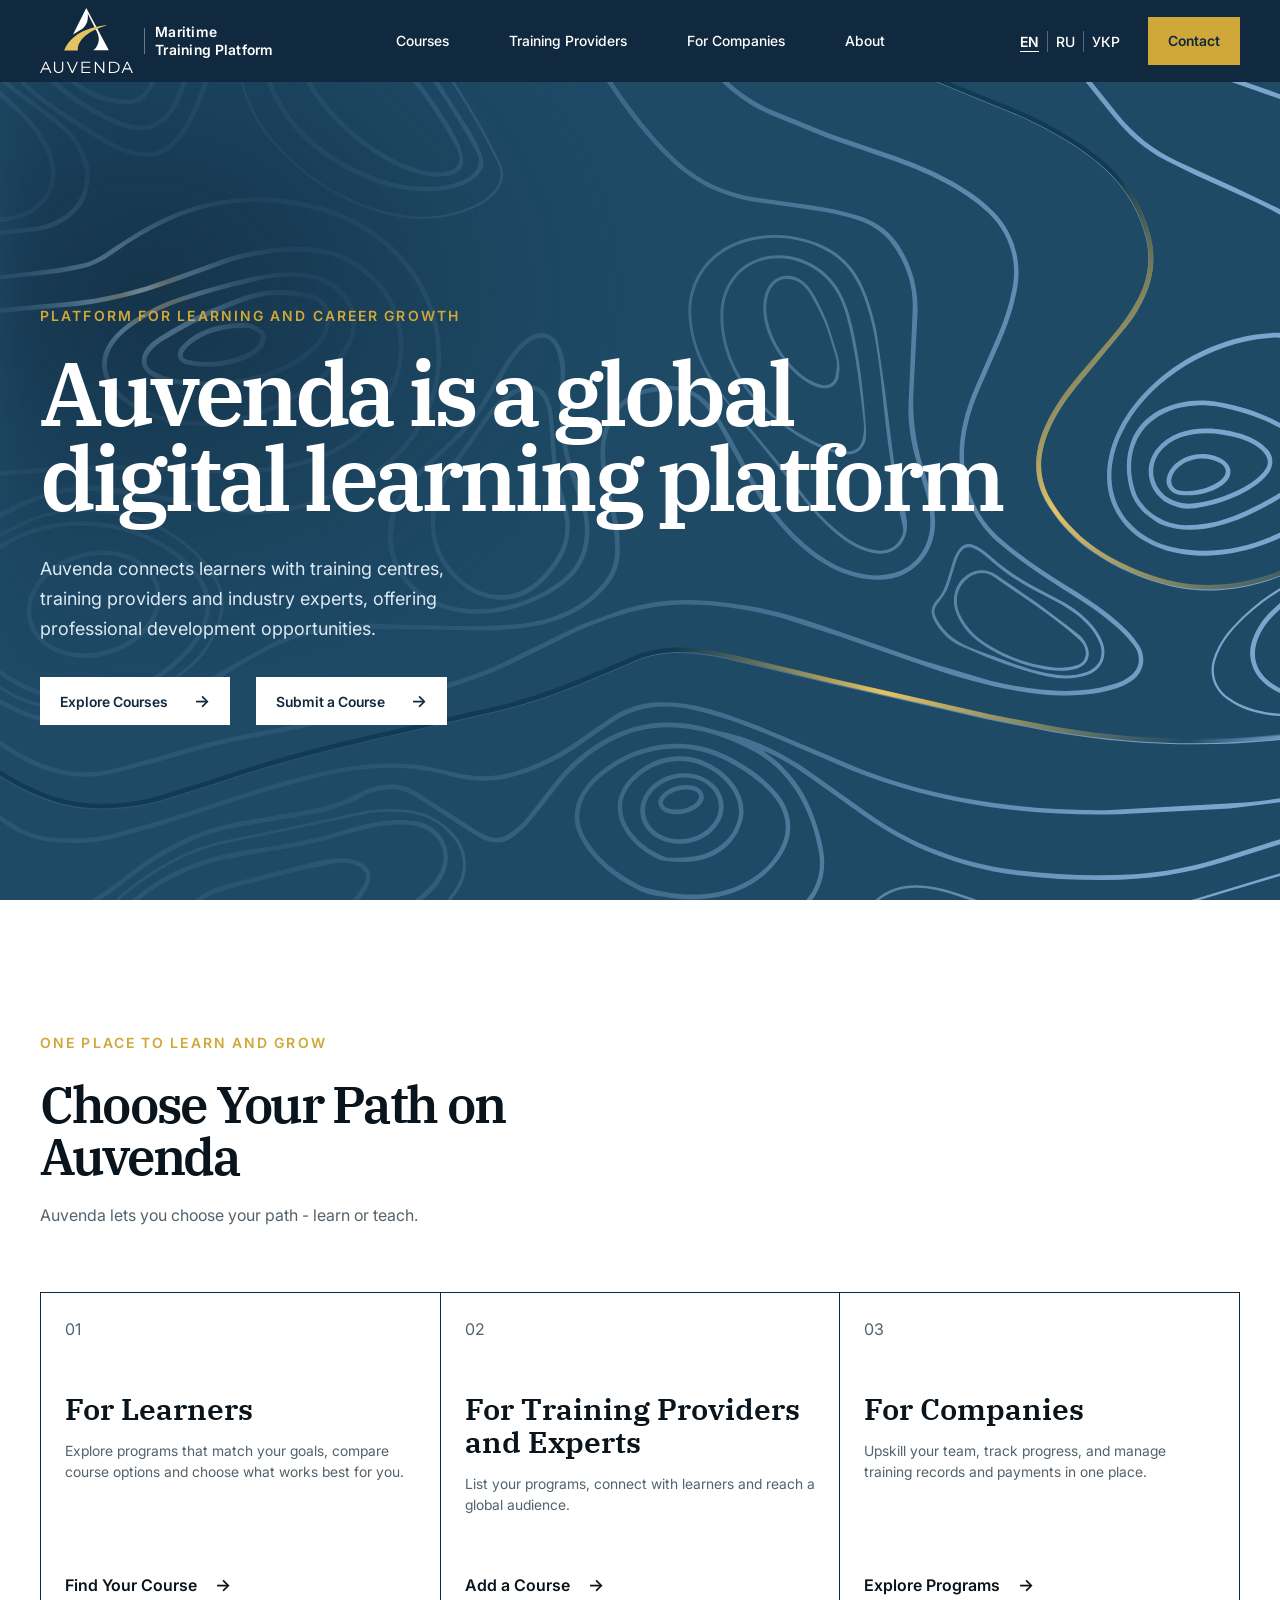
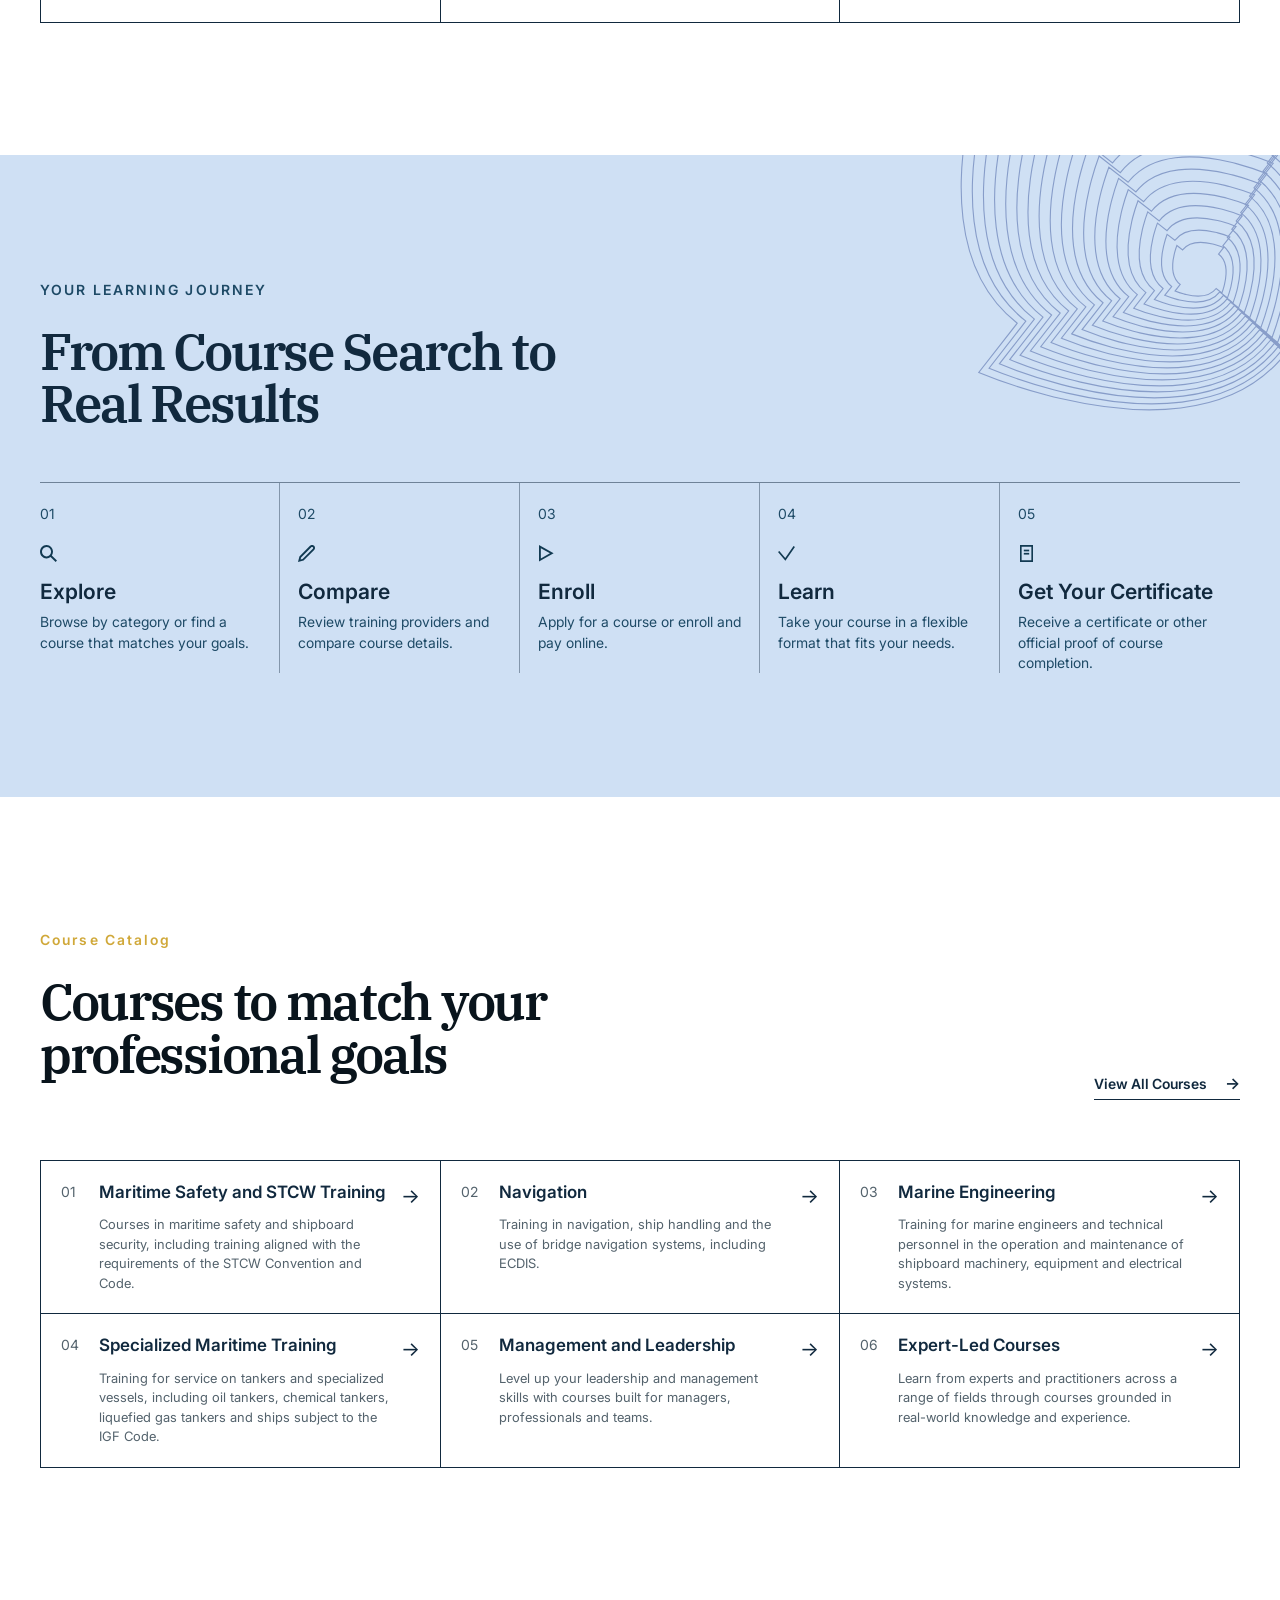
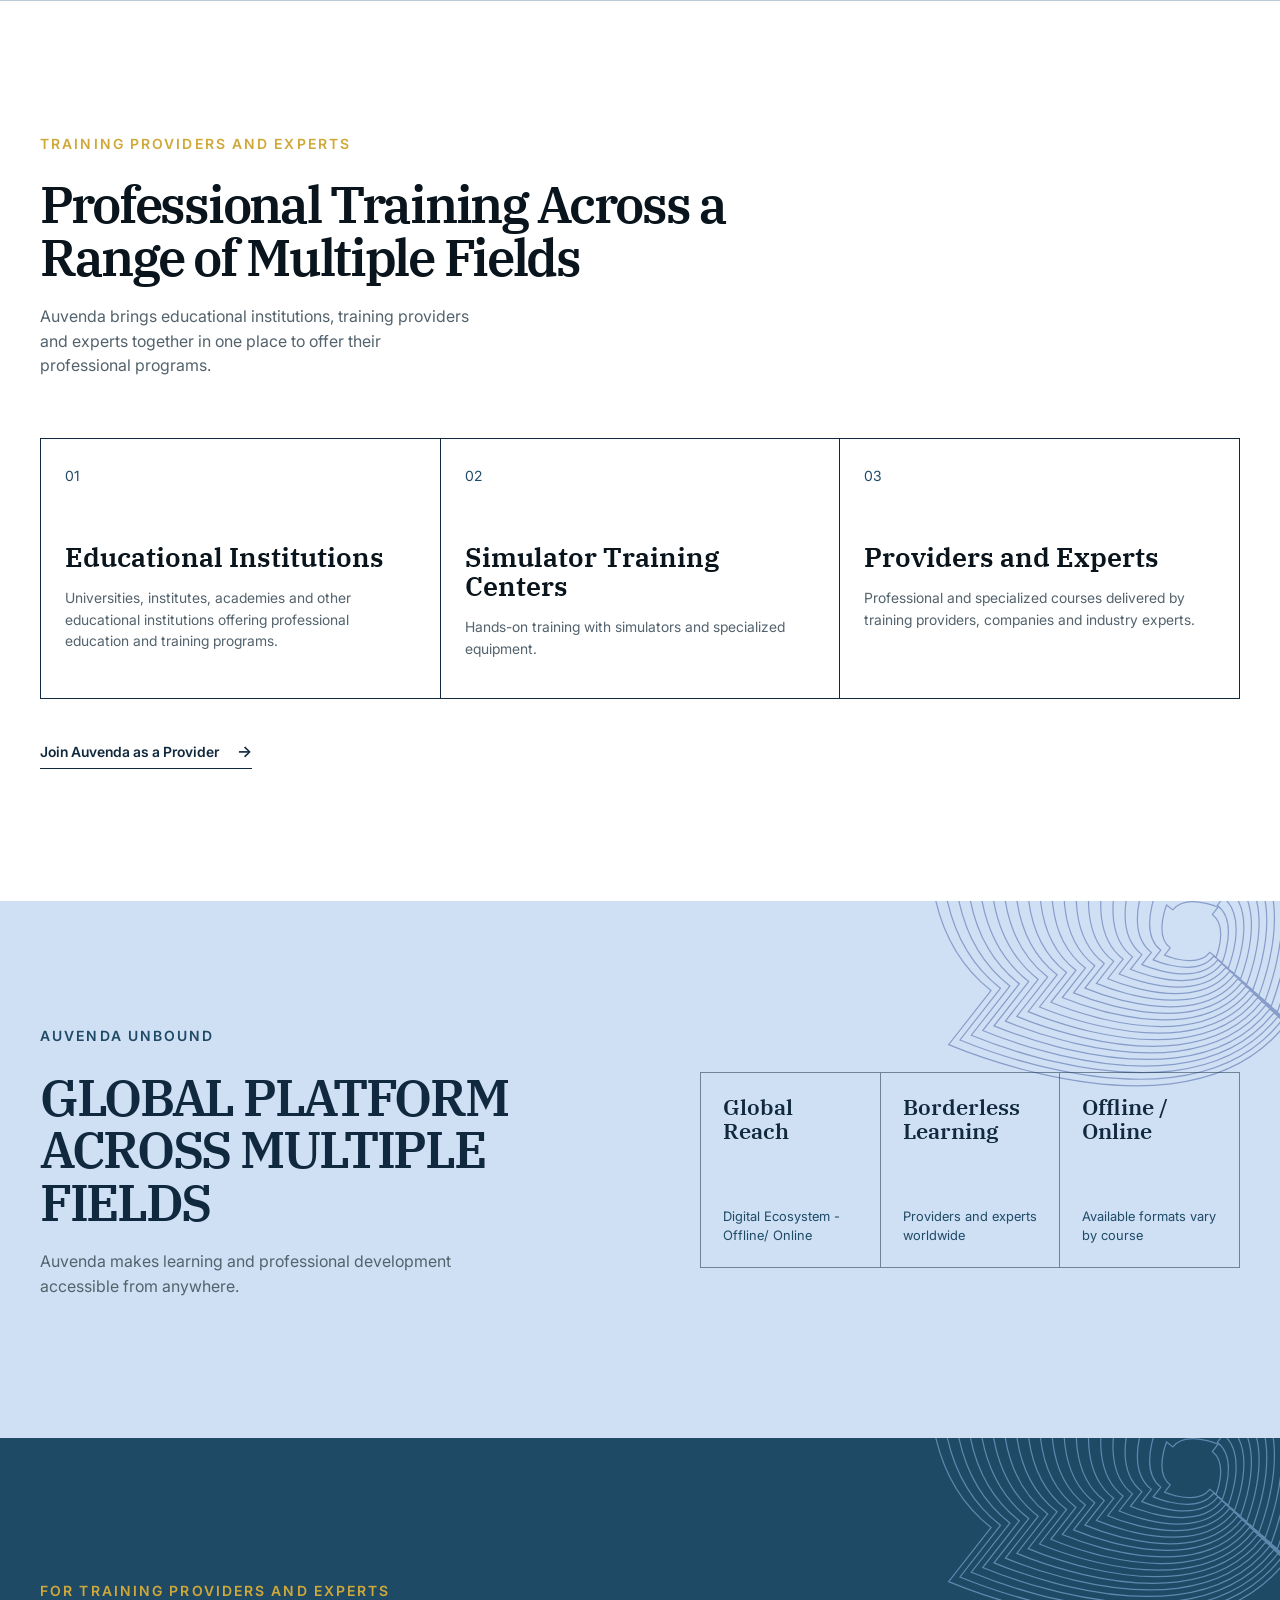
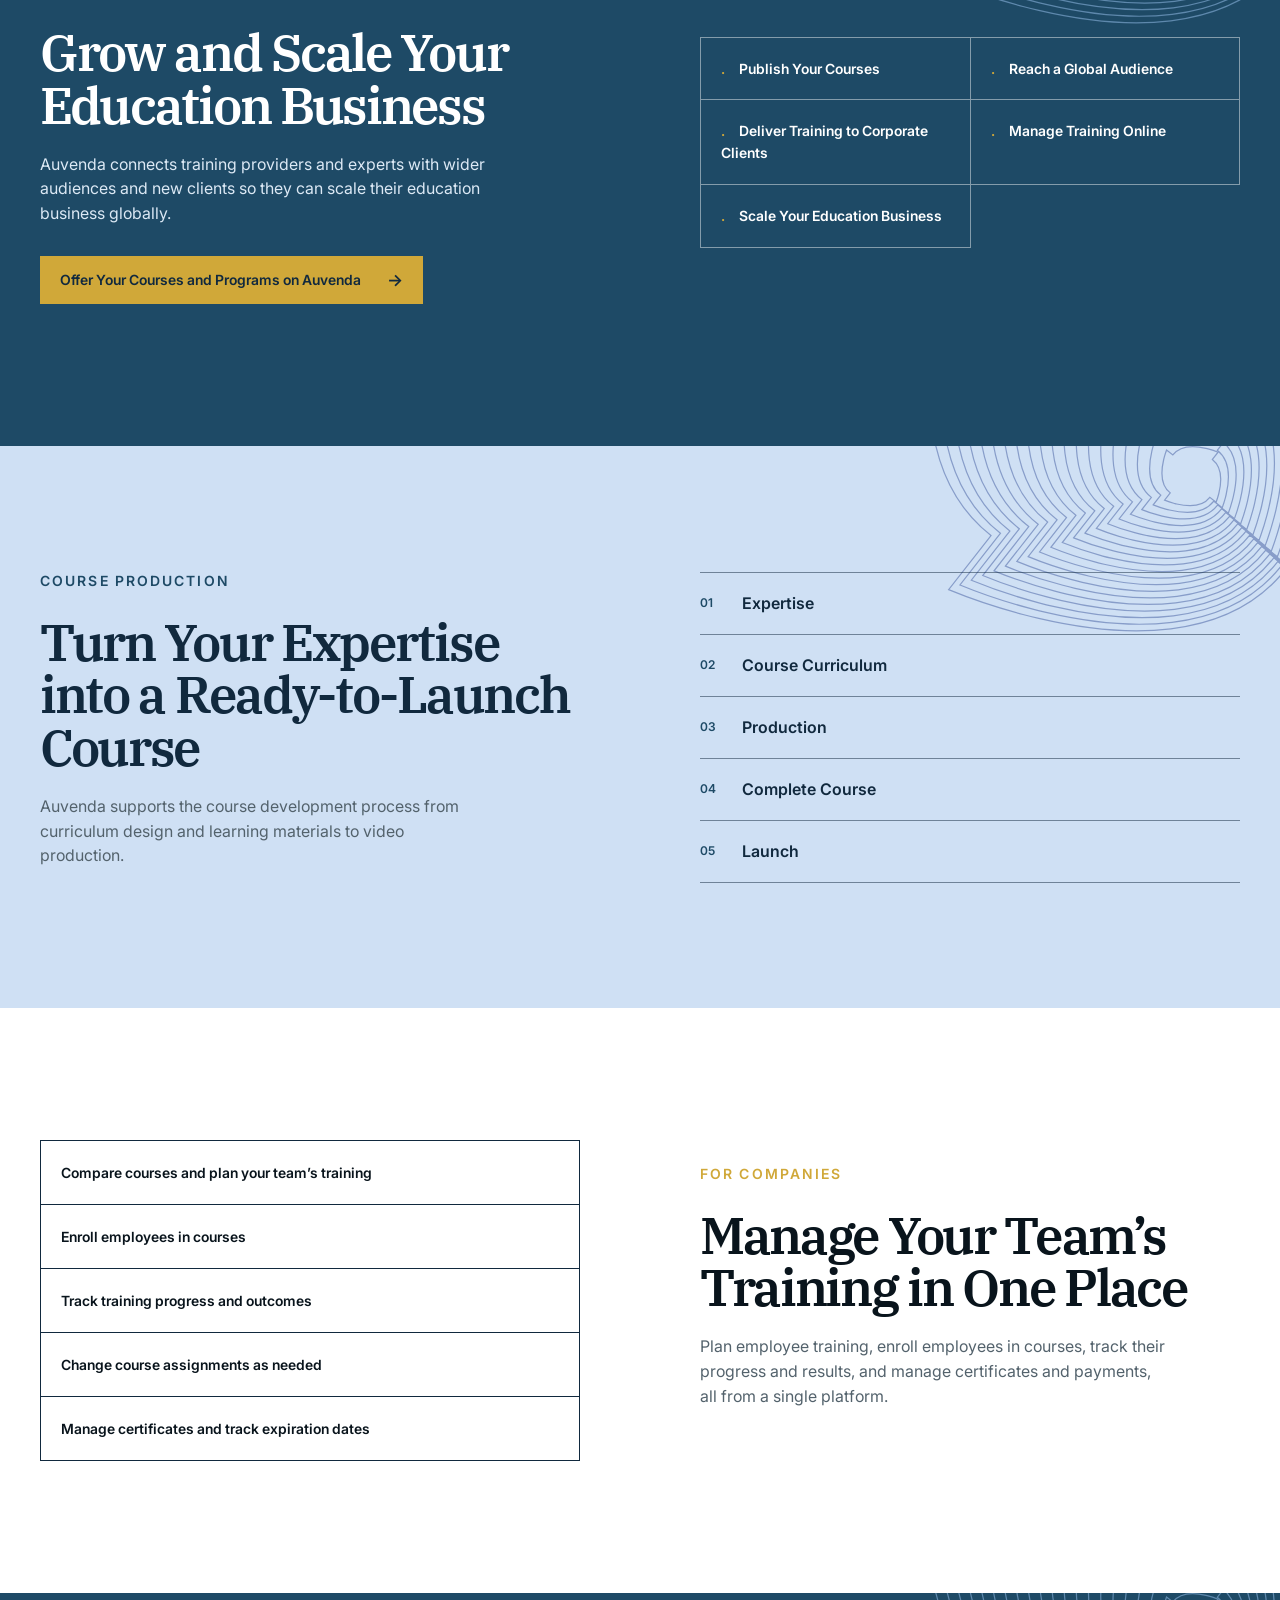
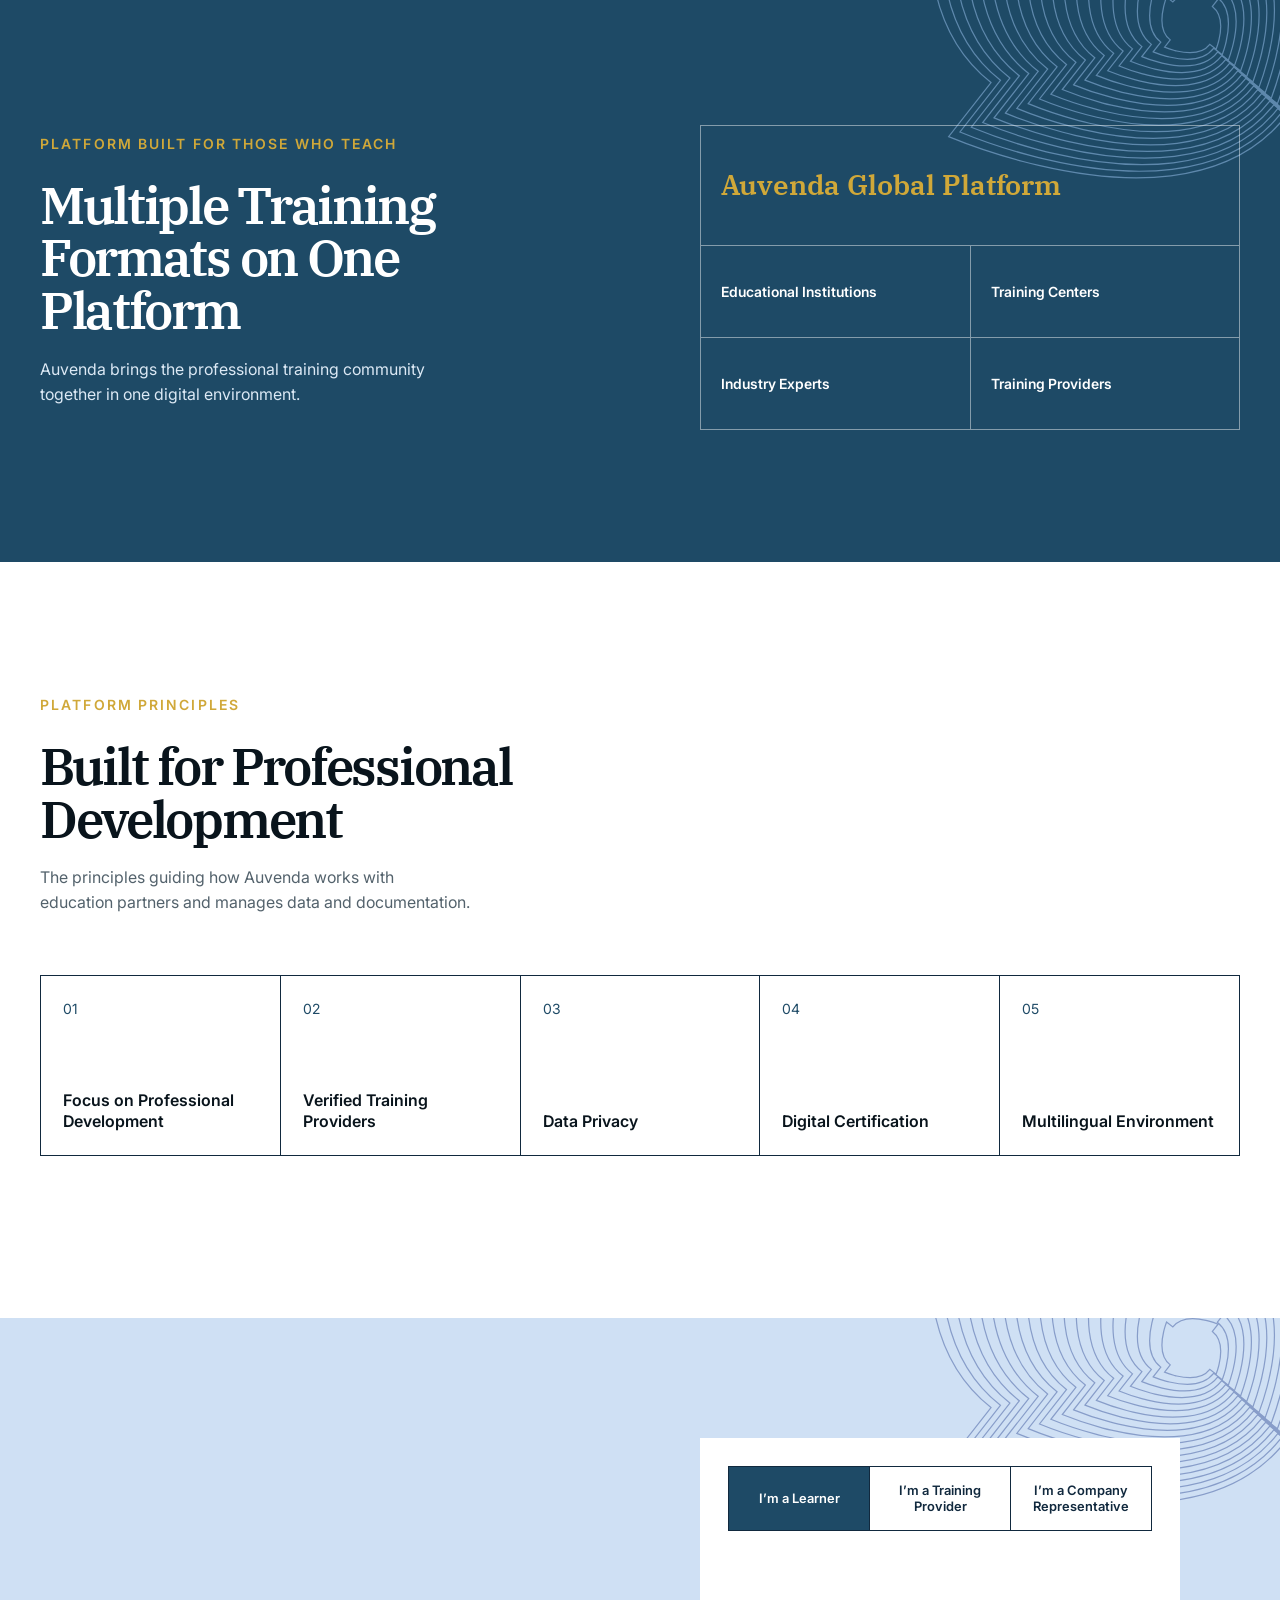
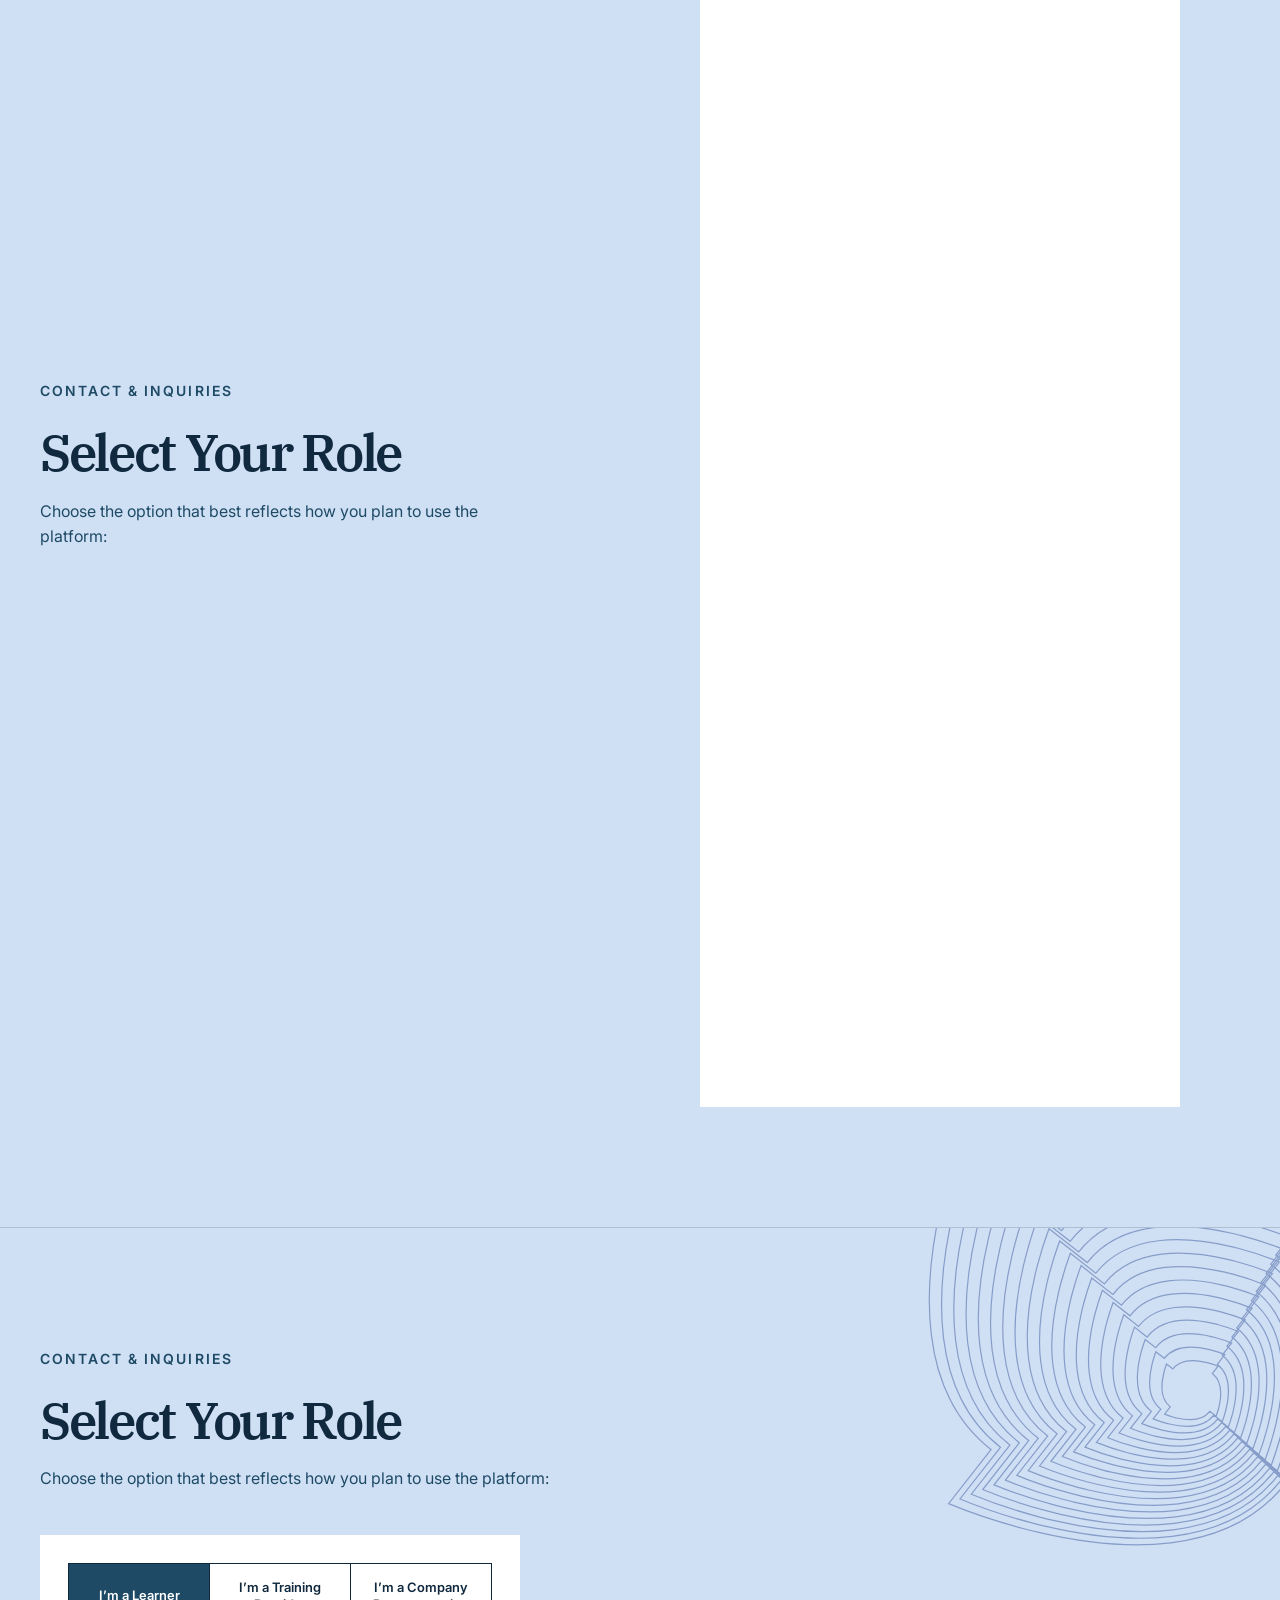
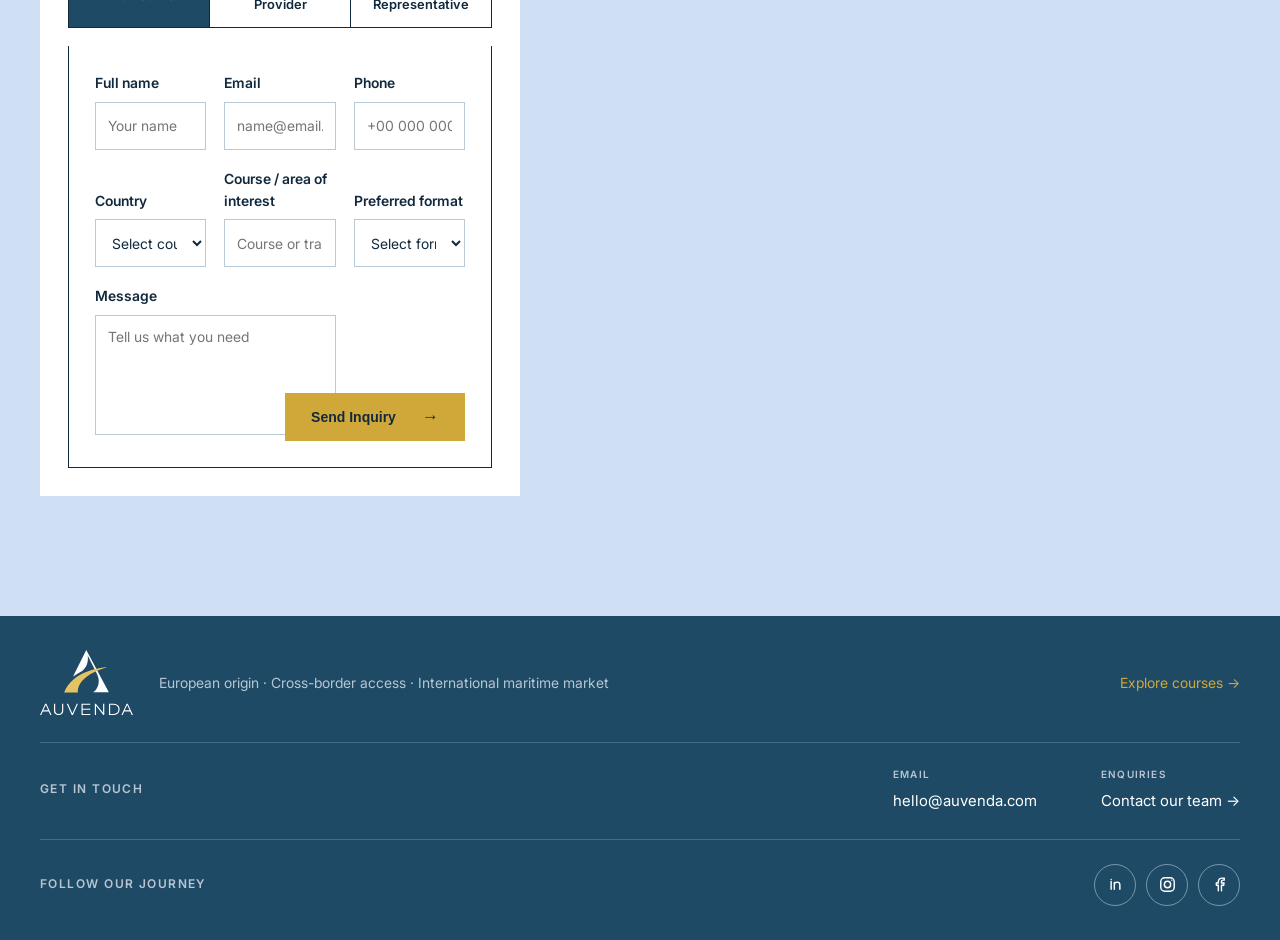
==== commit b2008ac2: "Keep the orbit off content and stagger its rings The module now keeps a clearance from type and card" ====
--- a/index.html
+++ b/index.html
@@ -10,6 +10,7 @@
   <link rel="stylesheet" href="brand-styles.css">
   <link rel="stylesheet" href="header.css">
   <script src="assets/js/hero-signal.js" defer></script>
+  <script src="assets/js/orbit-module.js" defer></script>
 </head>
 
 <body>
--- a/brand-styles.css
+++ b/brand-styles.css
@@ -491,22 +491,17 @@
   background: var(--blue);
 }
 
-/* Module from the brand guide: a circular graphic object plus a larger,
-   semi-transparent contour texture. Both stay circular (never stretched). */
+/* One circular module per section. It keeps a clearance from content and
+   never sits flush against type or cards. */
 .orbit-pattern {
   --orbit-color: #1e3a8a;
-  --orbit-image: url("assets/auvenida/module.svg");
-  --edge: calc((100% - min(1240px, 100% - 80px)) / 2);
-  --texture-size: min(760px, 58vw);
-  --texture-top: 50%;
-  --texture-right: calc(var(--edge) - 180px);
-  --texture-shift: -50%;
-  --texture-opacity: .16;
-  --object-size: min(460px, 38vw);
-  --object-top: 50%;
-  --object-right: calc(var(--edge) - 36px);
-  --object-shift: -50%;
-  --object-opacity: .5;
+  --orbit-clearance: 72px;
+  --orbit-size: min(440px, 36vw);
+  --orbit-top: calc(var(--orbit-size) * -.28);
+  --orbit-right: calc(var(--orbit-size) * -.2);
+  --orbit-opacity: .4;
+  --orbit-turn: 34s;
+  --orbit-lag: .55s;
   position: relative;
   isolation: isolate;
   overflow: hidden;
@@ -514,37 +509,7 @@
 
 .orbit-pattern::before,
 .orbit-pattern::after {
-  content: "";
-  position: absolute;
-  z-index: 0;
-  display: block;
-  aspect-ratio: 1;
-  background: var(--orbit-color);
-  pointer-events: none;
-  -webkit-mask-image: var(--orbit-image);
-  mask-image: var(--orbit-image);
-  -webkit-mask-position: center;
-  mask-position: center;
-  -webkit-mask-repeat: no-repeat;
-  mask-repeat: no-repeat;
-  -webkit-mask-size: contain;
-  mask-size: contain;
-}
-
-.orbit-pattern::before {
-  width: var(--texture-size);
-  top: var(--texture-top);
-  right: var(--texture-right);
-  opacity: var(--texture-opacity);
-  transform: translateY(var(--texture-shift));
-}
-
-.orbit-pattern::after {
-  width: var(--object-size);
-  top: var(--object-top);
-  right: var(--object-right);
-  opacity: var(--object-opacity);
-  transform: translateY(var(--object-shift));
+  content: none;
 }
 
 .orbit-pattern > .container {
@@ -552,83 +517,42 @@
   z-index: 1;
 }
 
+.orbit-graphic {
+  position: absolute;
+  z-index: 0;
+  top: var(--orbit-top);
+  right: var(--orbit-right);
+  width: var(--orbit-size);
+  aspect-ratio: 1;
+  color: var(--orbit-color);
+  opacity: var(--orbit-opacity);
+  pointer-events: none;
+}
+
+.orbit-graphic svg {
+  display: block;
+  width: 100%;
+  height: 100%;
+  overflow: visible;
+}
+
+.orbit-graphic .orbit-ring {
+  transform-box: view-box;
+  transform-origin: center;
+}
+
+.orbit-graphic.is-in-view .orbit-ring {
+  animation: orbit-turn var(--orbit-turn) linear infinite;
+  animation-delay: calc(var(--i, 0) * var(--orbit-lag) * -1);
+}
+
 .section-dark-base.orbit-pattern {
   --orbit-color: #a9d1ff;
-  --texture-opacity: .22;
-  --object-opacity: .5;
-}
-
-/* Title sits on the left; the module hangs in the empty top-right corner. */
+  --orbit-opacity: .46;
+}
+
 .journey.orbit-pattern {
-  --texture-size: min(620px, 48vw);
-  --texture-top: -36px;
-  --texture-right: calc(var(--edge) - 20px);
-  --texture-shift: 0;
-  --texture-opacity: .14;
-  --object-size: min(340px, 28vw);
-  --object-top: -72px;
-  --object-right: calc(var(--edge) + 48px);
-  --object-shift: 0;
-  --object-opacity: .42;
-}
-
-/* Circle frames the fact row, texture sits a little wider behind it. */
-.global-platform.orbit-pattern {
-  --texture-size: min(680px, 50vw);
-  --texture-right: calc(var(--edge) - 80px);
-  --object-size: min(520px, 40vw);
-  --object-right: calc(var(--edge) + 24px);
-  --object-opacity: .4;
-}
-
-/* Module frames the provider list on the right. */
-.provider-section.orbit-pattern {
-  --texture-size: min(820px, 58vw);
-  --texture-right: calc(var(--edge) - 160px);
-  --object-size: min(540px, 40vw);
-  --object-right: calc(var(--edge) - 8px);
-}
-
-/* Process list is the cycle; keep the headline clear of the rings. */
-.course-production.orbit-pattern {
-  --texture-size: min(640px, 48vw);
-  --texture-right: calc(var(--edge) - 40px);
-  --texture-opacity: .14;
-  --object-size: min(440px, 34vw);
-  --object-right: calc(var(--edge) + 36px);
-  --object-opacity: .38;
-}
-
-/* Module frames the ecosystem map. */
-.platform-ecosystem.orbit-pattern {
-  --texture-size: min(860px, 60vw);
-  --texture-right: calc(var(--edge) - 200px);
-  --object-size: min(560px, 42vw);
-  --object-right: calc(var(--edge) - 24px);
-}
-
-/* Guide contact: the round module sits behind and around the form card. */
-.contact.orbit-pattern {
-  --texture-size: min(680px, 50vw);
-  --texture-top: 28px;
-  --texture-shift: 0;
-  --texture-right: calc(var(--edge) - 60px);
-  --texture-opacity: .14;
-  --object-size: min(460px, 36vw);
-  --object-top: -12px;
-  --object-shift: 0;
-  --object-right: calc(var(--edge) + 28px);
-  --object-opacity: .42;
-}
-
-/* Compact variant stacks the form full width, so the module stays in the empty corner. */
-.contact-compact-demo.orbit-pattern {
-  --texture-size: min(460px, 40vw);
-  --texture-top: -24px;
-  --texture-right: calc(var(--edge) - 8px);
-  --object-size: min(280px, 24vw);
-  --object-top: -48px;
-  --object-right: calc(var(--edge) + 36px);
+  --orbit-size: min(400px, 32vw);
 }
 
 .contact.orbit-pattern .kommo-form-panel {
@@ -638,14 +562,9 @@
   background: #fff;
 }
 
-.global-platform.orbit-pattern .global-facts,
-.course-production.orbit-pattern .production-flow {
-  background: var(--sky);
-}
-
-.provider-section.orbit-pattern .provider-grid ul,
-.platform-ecosystem.orbit-pattern .ecosystem-map {
-  background: var(--blue);
+@keyframes orbit-turn {
+  from { transform: rotate(0deg); }
+  to { transform: rotate(360deg); }
 }
 
 .compact {
@@ -1911,28 +1830,17 @@
 }
 
 @media (max-width:900px) {
-  .journey.orbit-pattern,
-  .global-platform.orbit-pattern,
-  .provider-section.orbit-pattern,
-  .course-production.orbit-pattern,
-  .platform-ecosystem.orbit-pattern,
-  .contact.orbit-pattern,
-  .contact-compact-demo.orbit-pattern {
-    --texture-size: 72vw;
-    --texture-top: -8vw;
-    --texture-right: -22vw;
-    --texture-shift: 0;
-    --texture-opacity: .12;
-    --object-size: 48vw;
-    --object-top: -6vw;
-    --object-right: -18vw;
-    --object-shift: 0;
-    --object-opacity: .34;
+  .orbit-pattern,
+  .journey.orbit-pattern {
+    --orbit-clearance: 40px;
+    --orbit-size: 52vw;
+    --orbit-top: -16vw;
+    --orbit-right: -22vw;
+    --orbit-opacity: .34;
   }
 
   .section-dark-base.orbit-pattern {
-    --texture-opacity: .16;
-    --object-opacity: .4;
+    --orbit-opacity: .42;
   }
 
   .contact.orbit-pattern .kommo-form-panel {
@@ -1943,6 +1851,7 @@
 @media (prefers-reduced-motion: reduce) {
   .hero::before,
   .hero::after { display: none; }
+  .orbit-graphic .orbit-ring { animation: none; }
 }
 
 
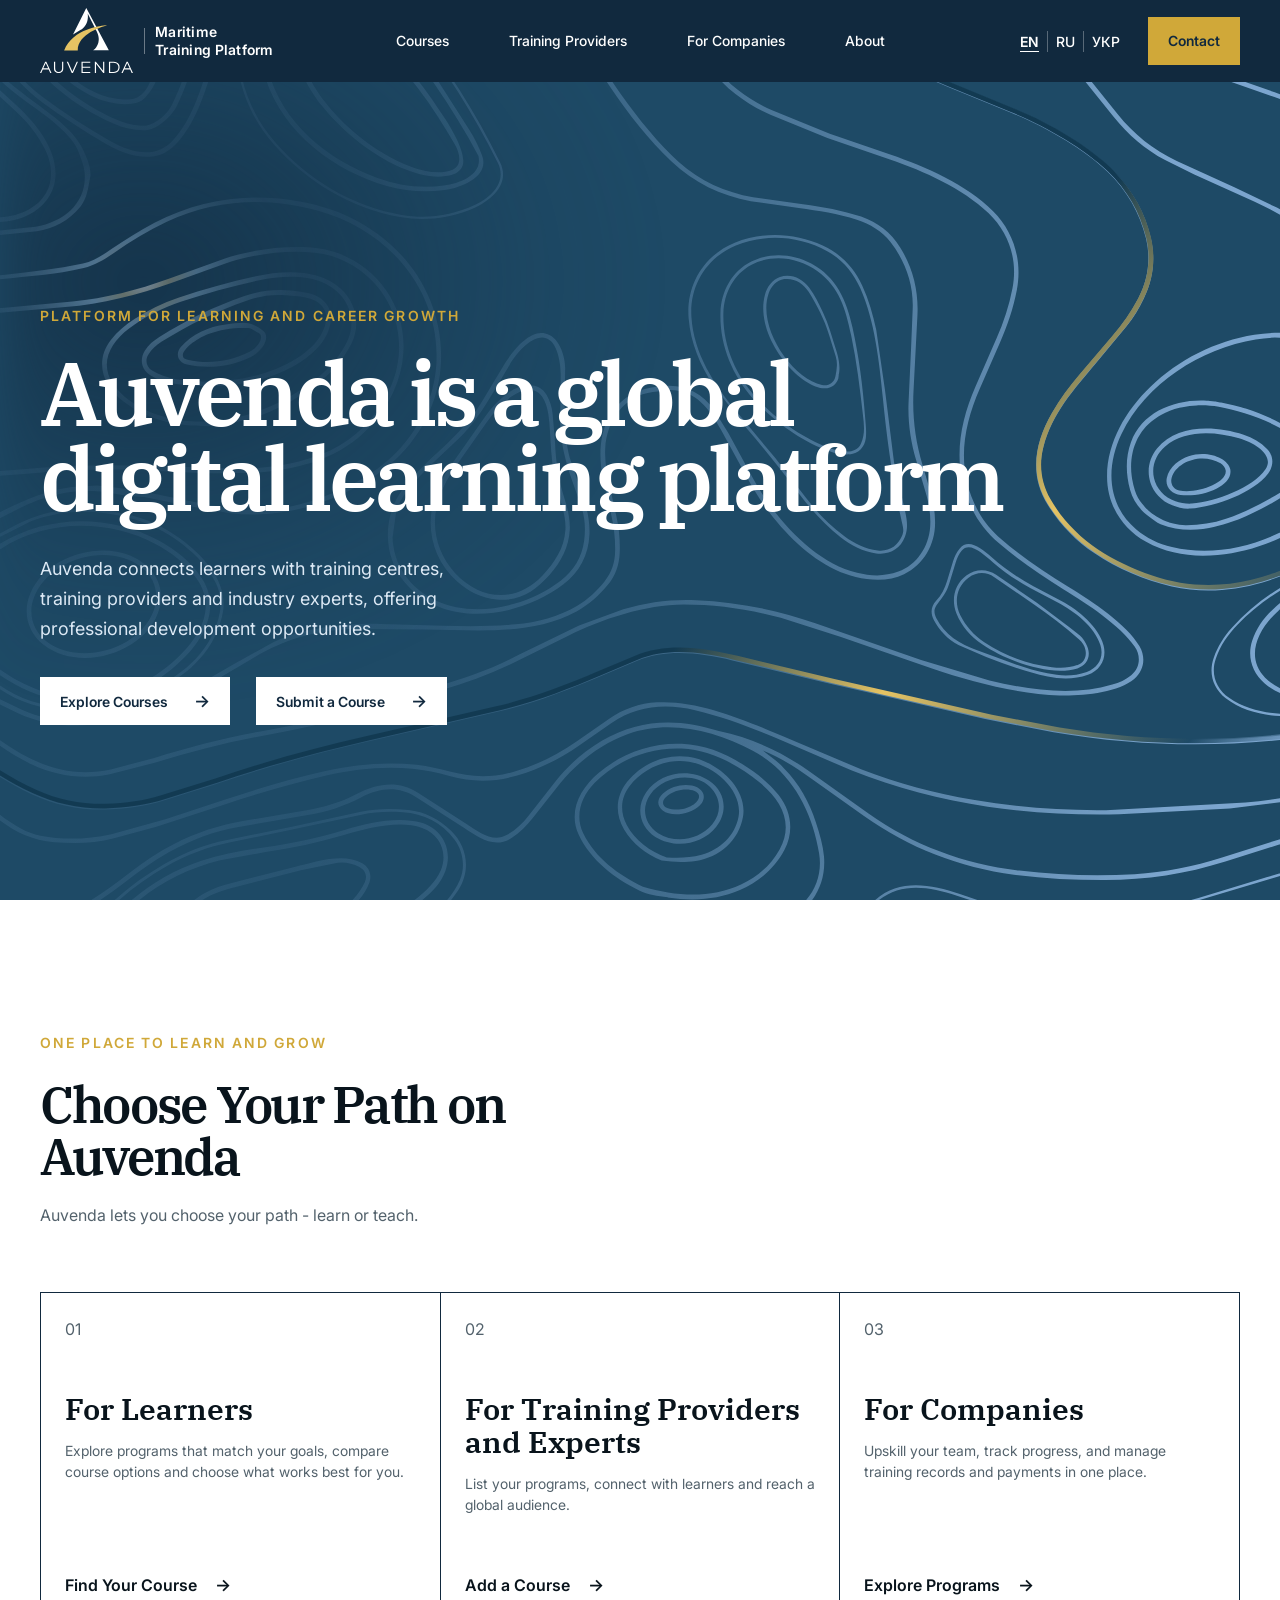
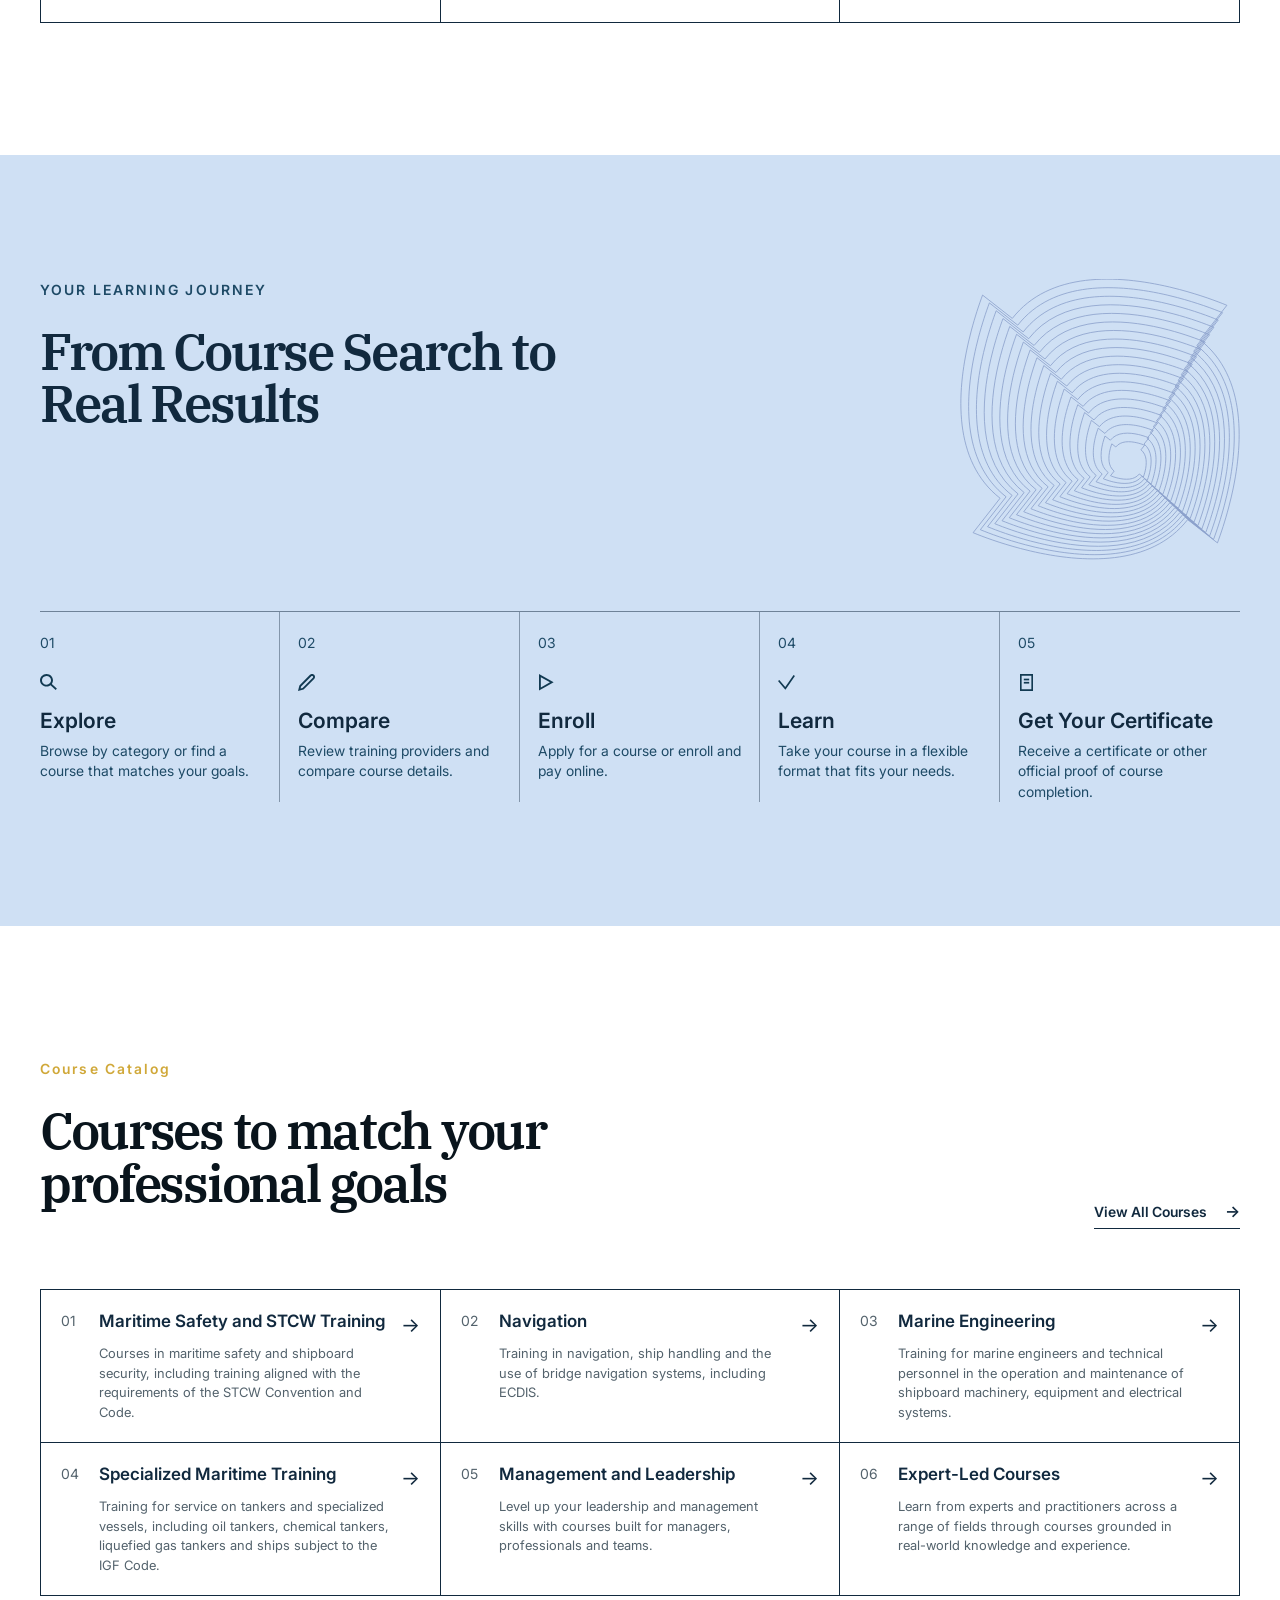
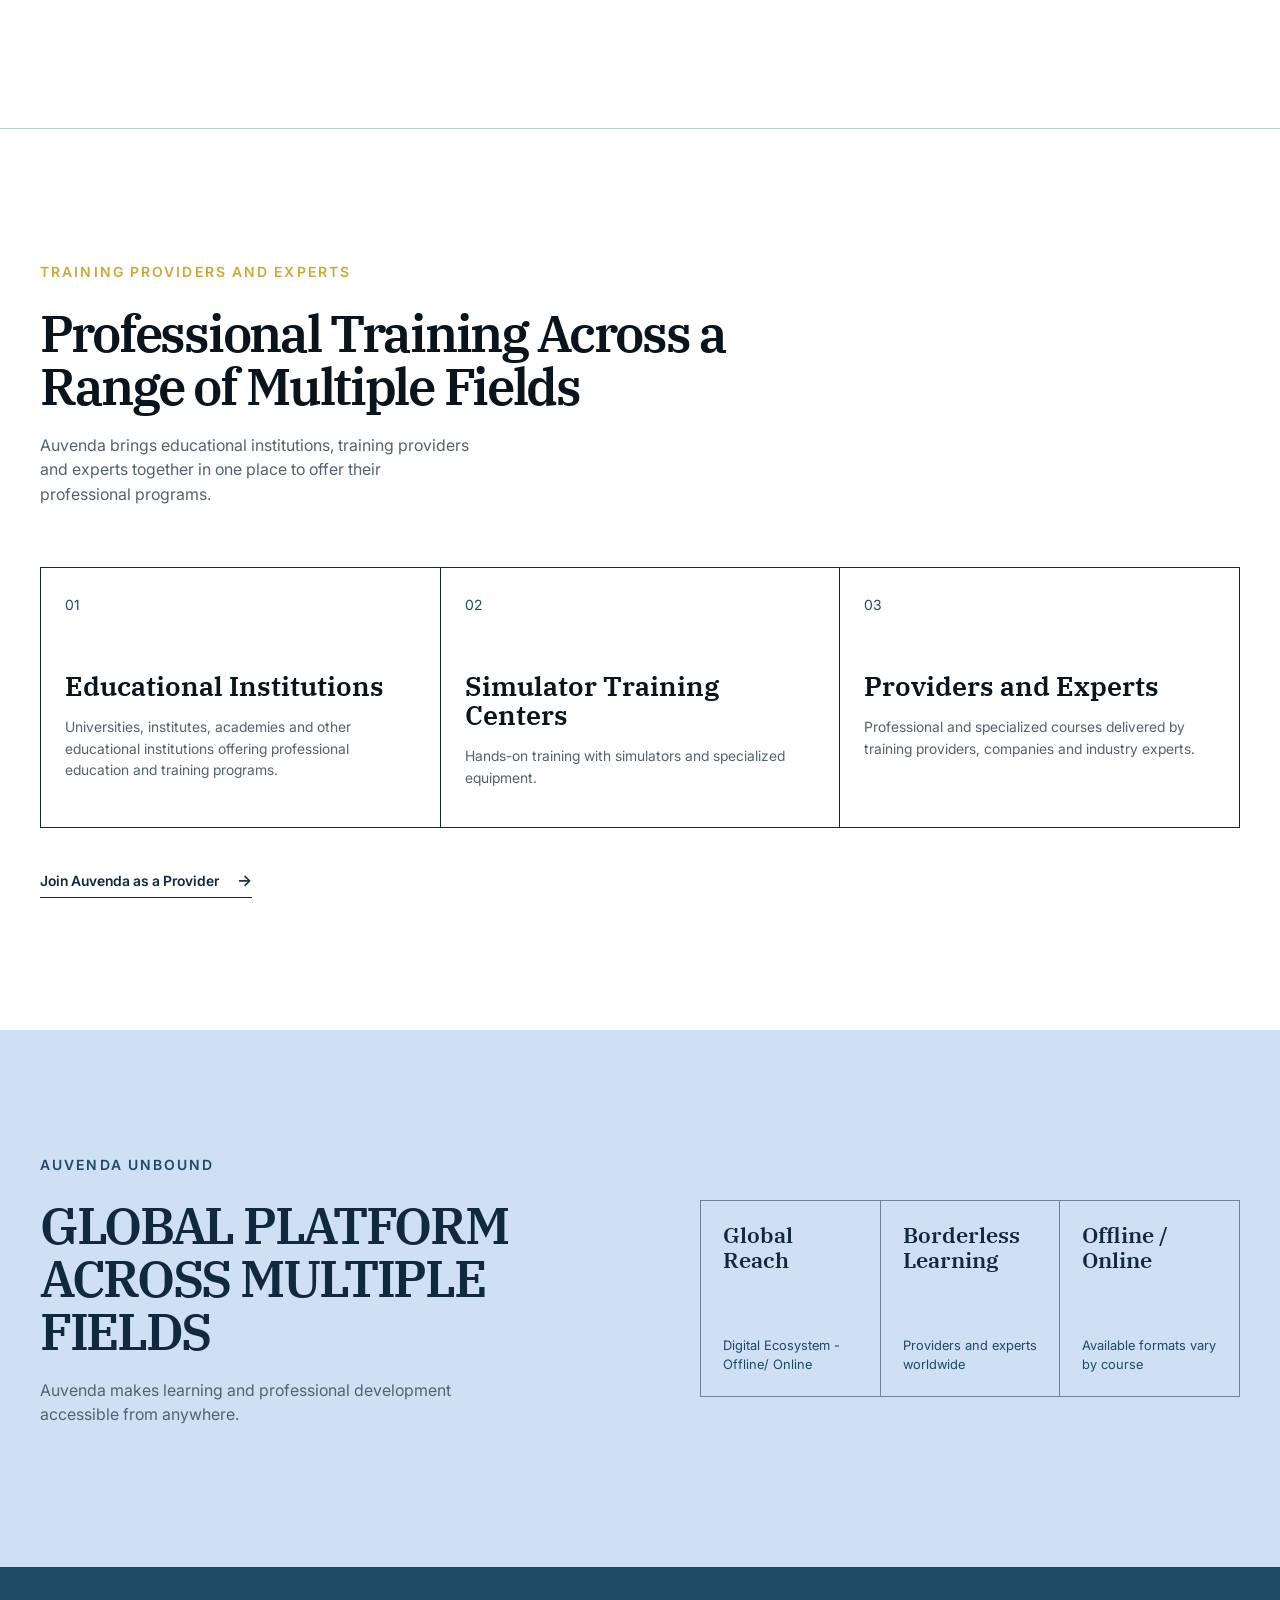
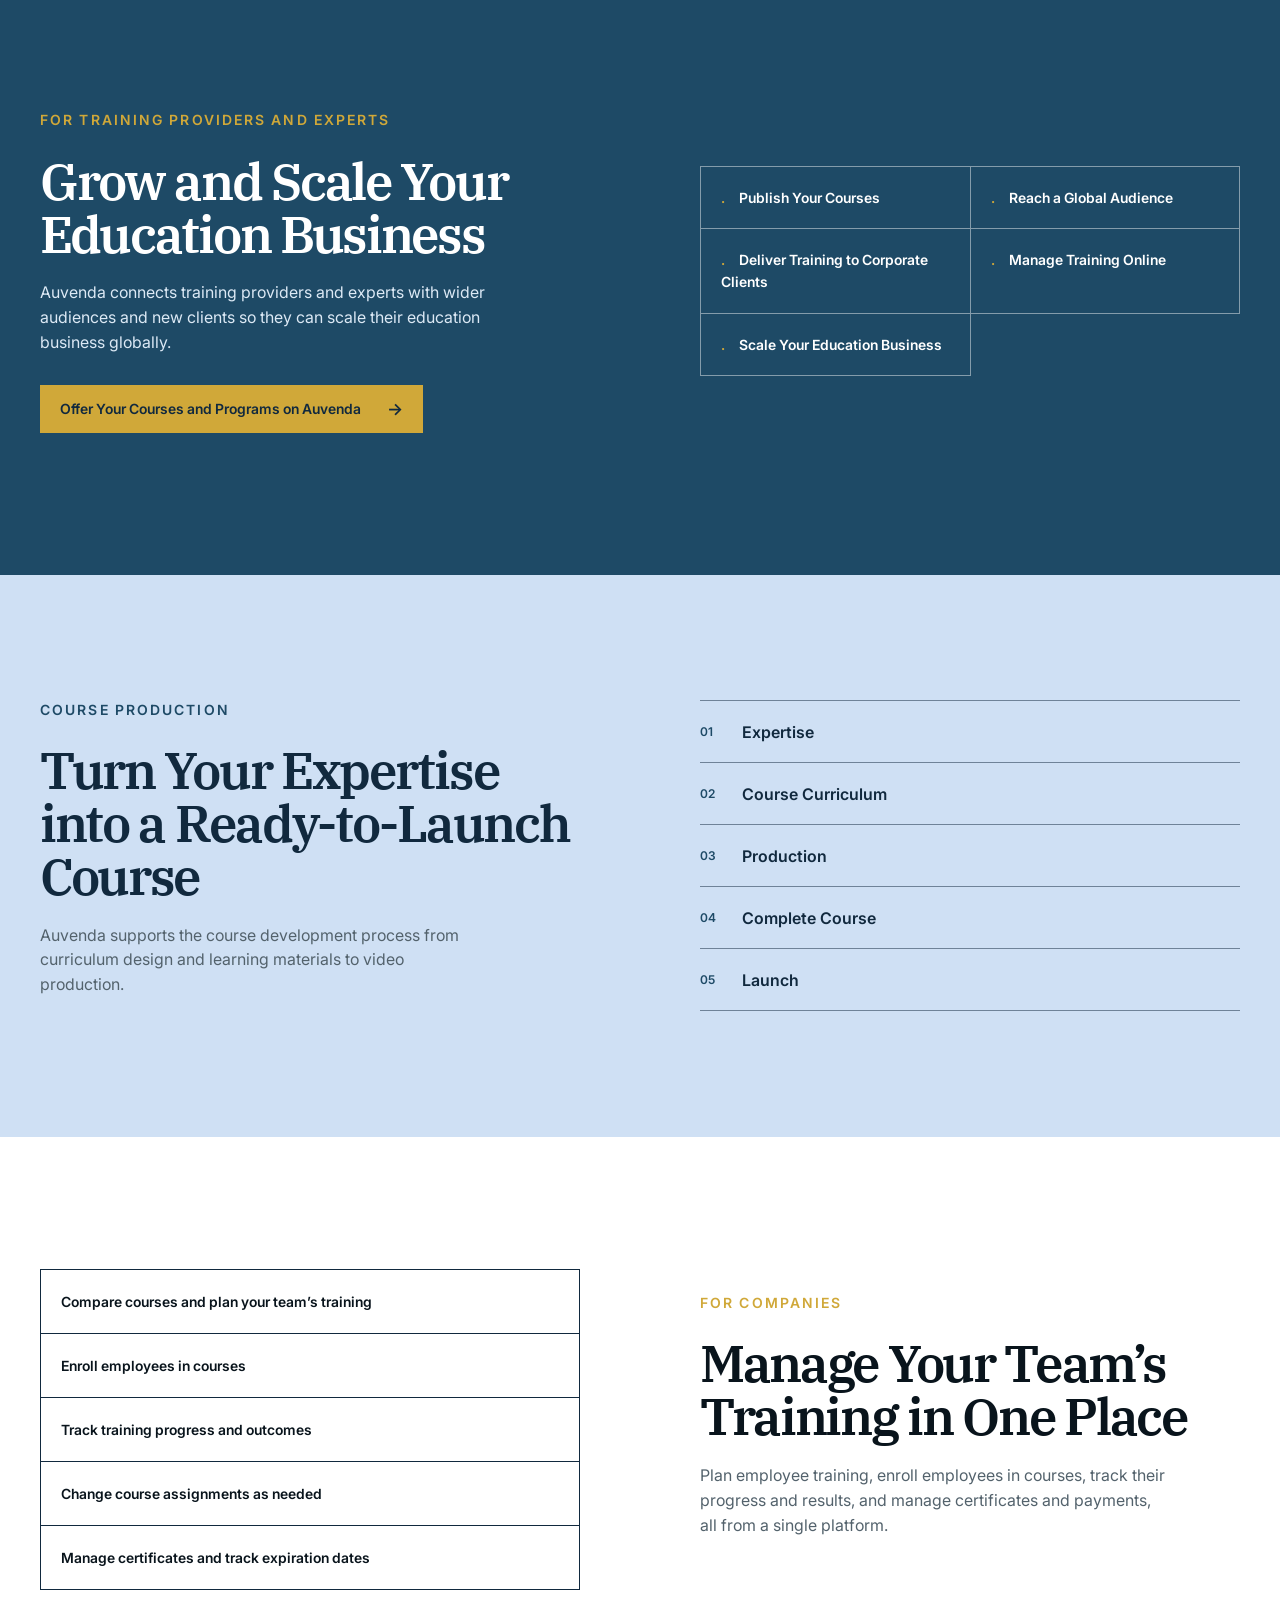
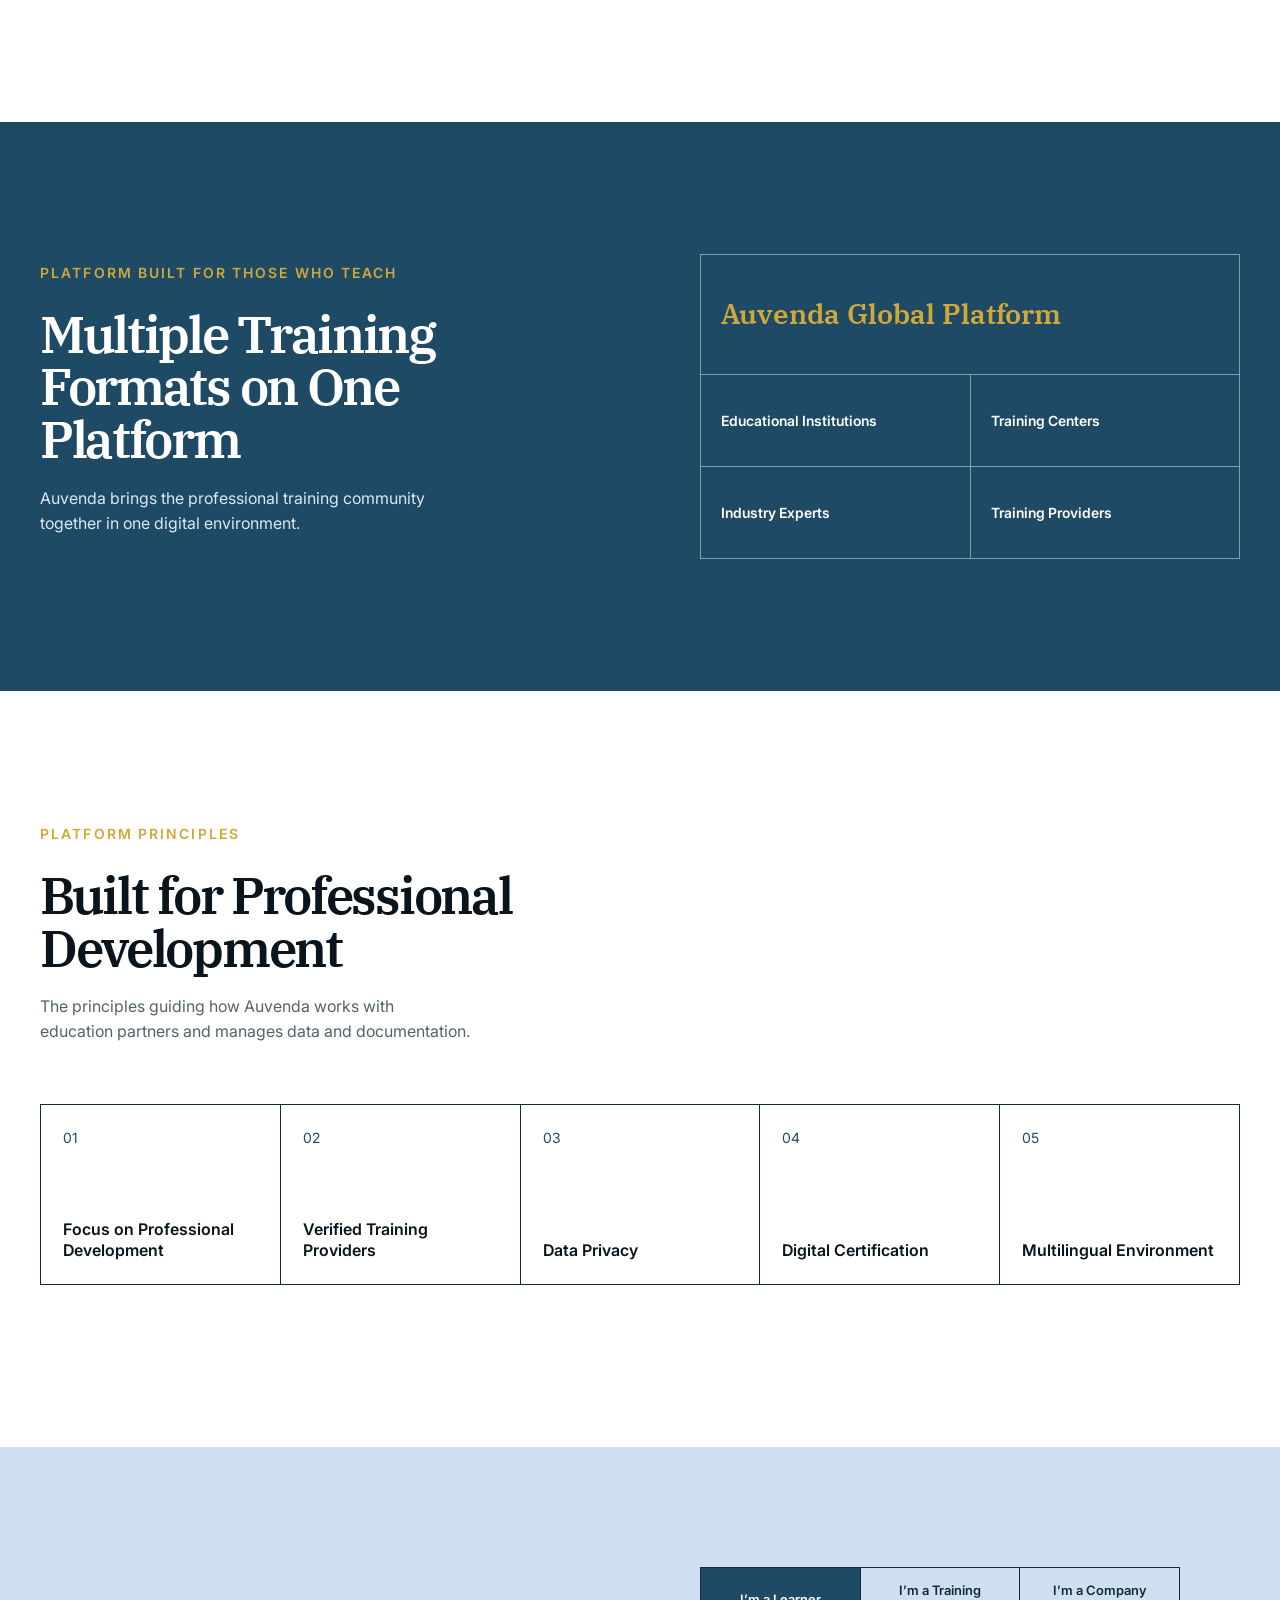
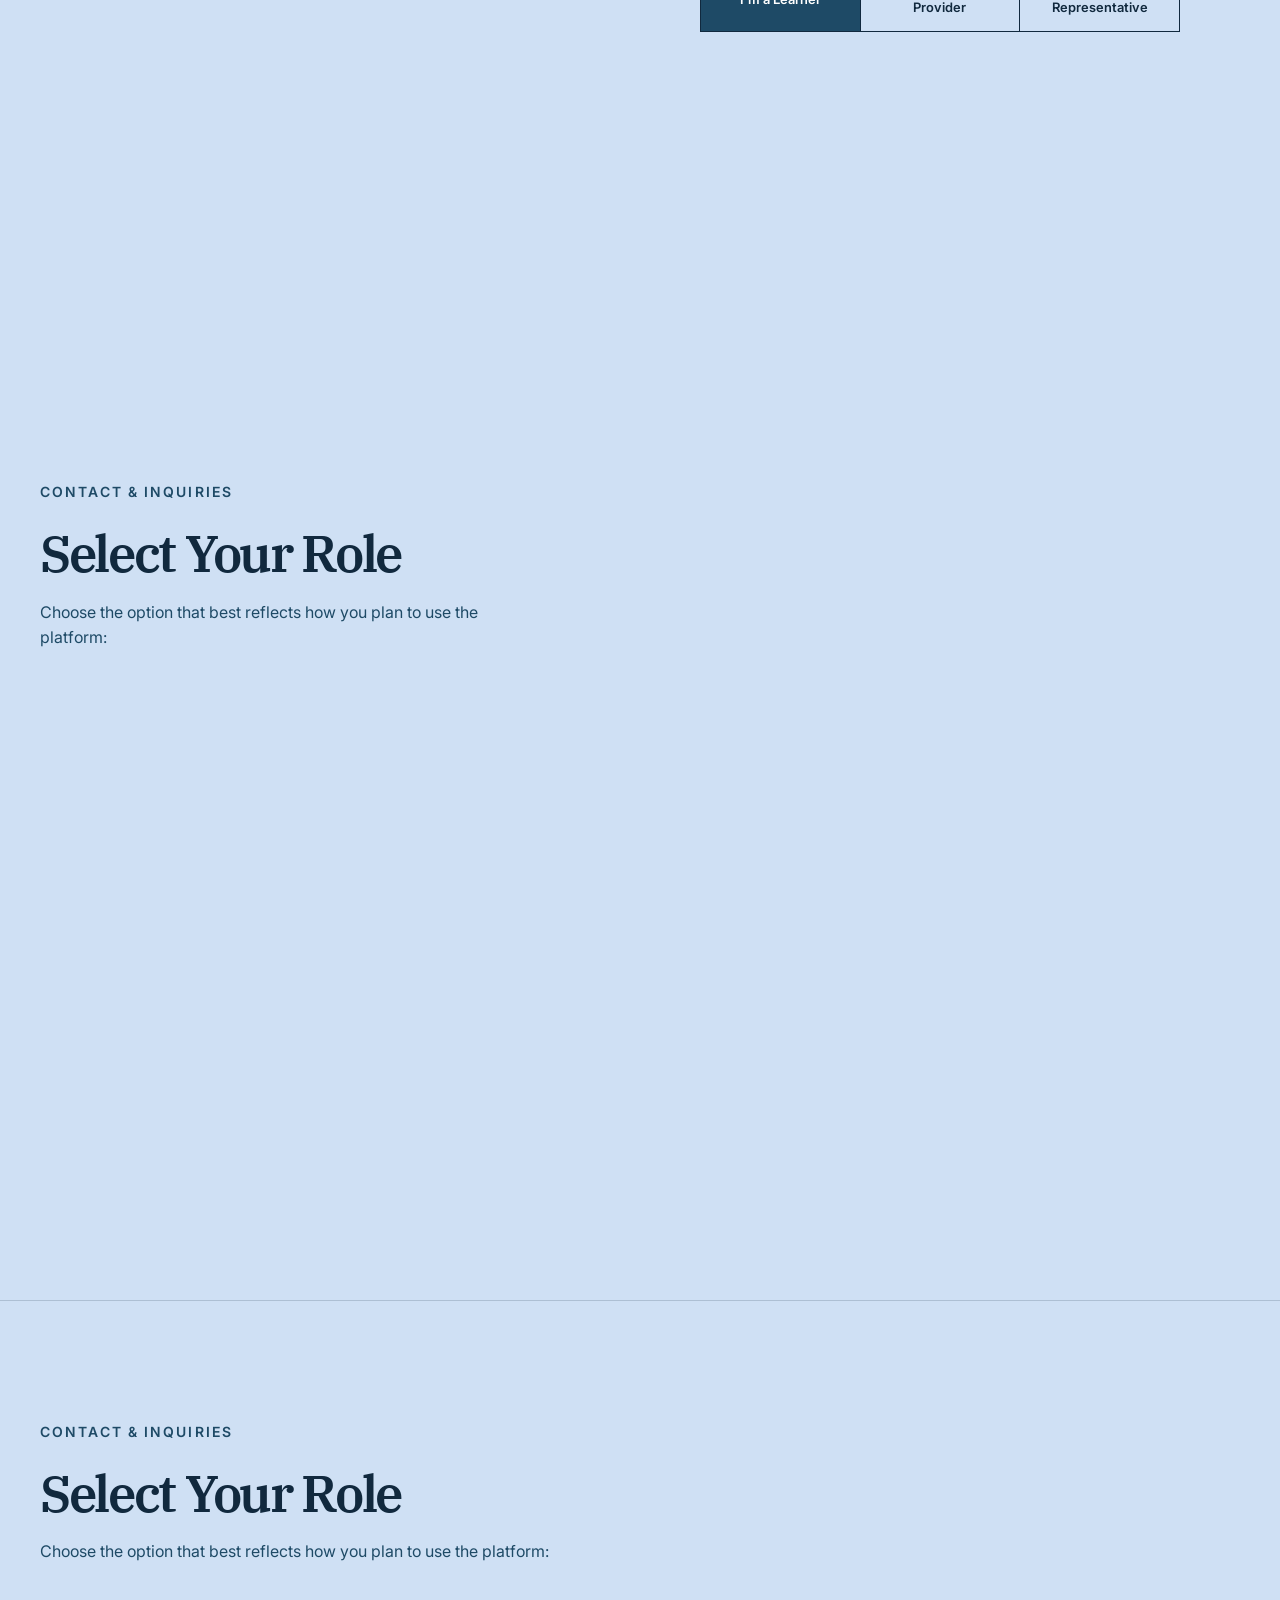
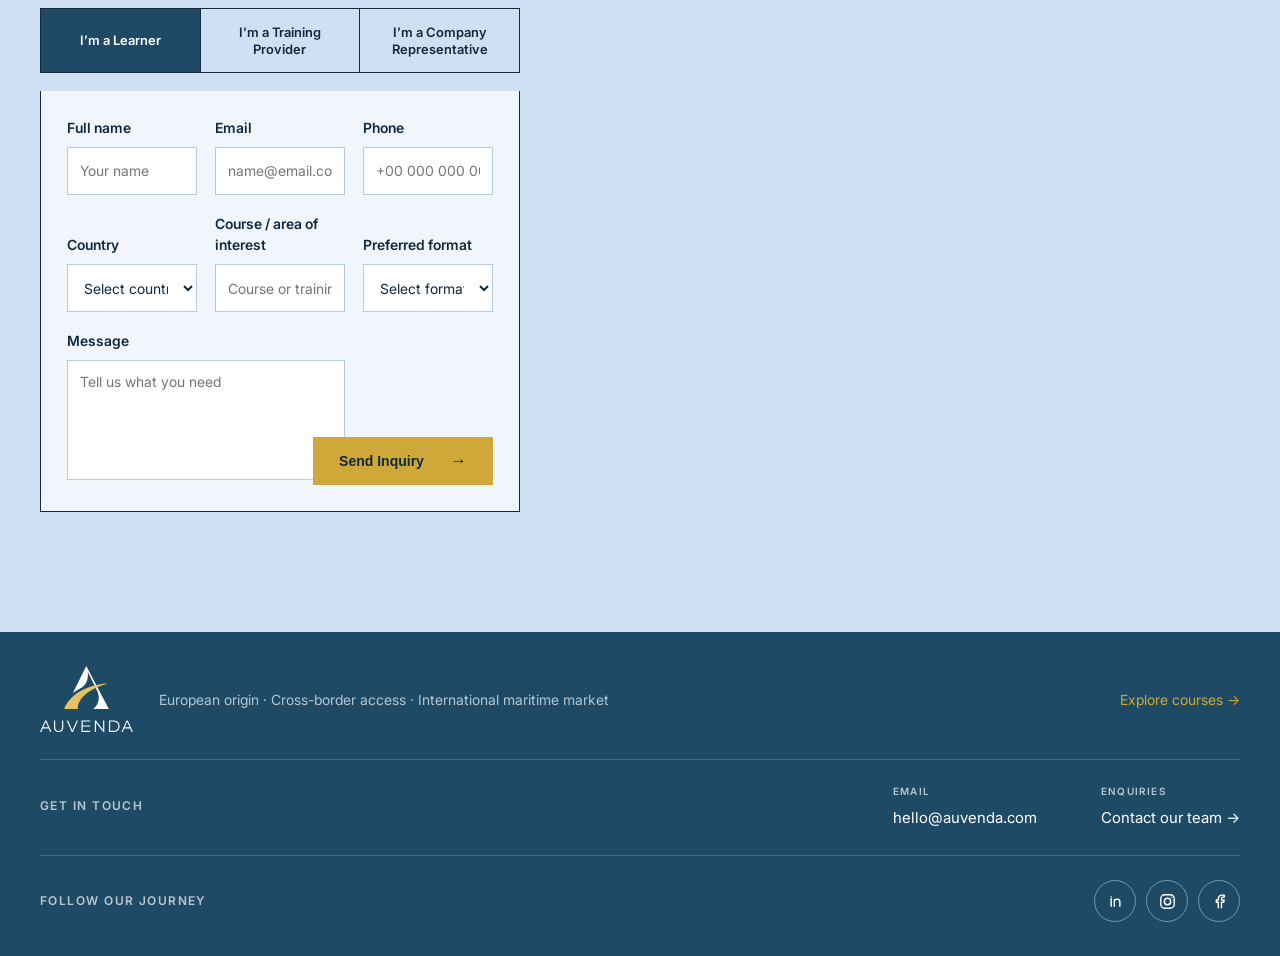
==== commit c2ffcf7b: "Keep the orbit module only in the journey block Remove the graphic from markets, providers, course p" ====
--- a/index.html
+++ b/index.html
@@ -147,7 +147,7 @@
       </div>
     </section>
 
-    <section class="global-platform section-blue orbit-pattern" id="markets">
+    <section class="global-platform section-blue" id="markets">
       <div class="container global-grid">
         <div class="section-intro">
           <p class="kicker">AUVENDA UNBOUND</p>
@@ -162,7 +162,7 @@
       </div>
     </section>
 
-    <section class="provider-section section-dark-base orbit-pattern" id="providers">
+    <section class="provider-section section-dark-base" id="providers">
       <div class="container provider-grid">
         <div>
           <p class="kicker">FOR TRAINING PROVIDERS AND EXPERTS</p>
@@ -183,7 +183,7 @@
       </div>
     </section>
 
-    <section class="course-production section-blue orbit-pattern" id="course-production">
+    <section class="course-production section-blue" id="course-production">
       <div class="container production-grid">
         <div class="section-intro">
           <p class="kicker">COURSE PRODUCTION</p>
@@ -219,7 +219,7 @@
       </div>
     </section>
 
-    <section class="platform-ecosystem section-dark-base orbit-pattern" id="ecosystem">
+    <section class="platform-ecosystem section-dark-base" id="ecosystem">
       <div class="container ecosystem-grid">
         <div class="section-intro">
           <p class="kicker">PLATFORM BUILT FOR THOSE WHO TEACH</p>
@@ -253,7 +253,7 @@
       </div>
     </section>
 
-    <section class="contact section-blue orbit-pattern" id="contact">
+    <section class="contact section-blue" id="contact">
       <div class="container contact-grid">
         <div>
           <p class="kicker">CONTACT &amp; INQUIRIES</p>
@@ -271,7 +271,7 @@
       </div>
     </section>
 
-    <section class="contact contact-compact-demo section-blue orbit-pattern" id="contact-compact">
+    <section class="contact contact-compact-demo section-blue" id="contact-compact">
       <div class="container contact-compact-layout">
         <div class="contact-compact-intro">
           <p class="kicker">CONTACT &amp; INQUIRIES</p>
--- a/brand-styles.css
+++ b/brand-styles.css
@@ -491,17 +491,13 @@
   background: var(--blue);
 }
 
-/* One circular module per section. It keeps a clearance from content and
-   never sits flush against type or cards. */
+/* Circular module in the learning-journey block only, as a child of the container. */
 .orbit-pattern {
   --orbit-color: #1e3a8a;
-  --orbit-clearance: 72px;
-  --orbit-size: min(440px, 36vw);
-  --orbit-top: calc(var(--orbit-size) * -.28);
-  --orbit-right: calc(var(--orbit-size) * -.2);
+  --orbit-size: min(280px, 24vw);
+  --orbit-top: 0;
+  --orbit-right: 0;
   --orbit-opacity: .4;
-  --orbit-turn: 34s;
-  --orbit-lag: .55s;
   position: relative;
   isolation: isolate;
   overflow: hidden;
@@ -515,13 +511,17 @@
 .orbit-pattern > .container {
   position: relative;
   z-index: 1;
+  overflow: hidden;
+  min-height: var(--orbit-size);
 }
 
 .orbit-graphic {
   position: absolute;
-  z-index: 0;
+  z-index: -1;
   top: var(--orbit-top);
   right: var(--orbit-right);
+  left: auto;
+  bottom: auto;
   width: var(--orbit-size);
   aspect-ratio: 1;
   color: var(--orbit-color);
@@ -536,35 +536,8 @@
   overflow: visible;
 }
 
-.orbit-graphic .orbit-ring {
-  transform-box: view-box;
-  transform-origin: center;
-}
-
-.orbit-graphic.is-in-view .orbit-ring {
-  animation: orbit-turn var(--orbit-turn) linear infinite;
-  animation-delay: calc(var(--i, 0) * var(--orbit-lag) * -1);
-}
-
-.section-dark-base.orbit-pattern {
-  --orbit-color: #a9d1ff;
-  --orbit-opacity: .46;
-}
-
-.journey.orbit-pattern {
-  --orbit-size: min(400px, 32vw);
-}
-
-.contact.orbit-pattern .kommo-form-panel {
-  position: relative;
-  z-index: 1;
-  padding: 28px;
-  background: #fff;
-}
-
-@keyframes orbit-turn {
-  from { transform: rotate(0deg); }
-  to { transform: rotate(360deg); }
+.journey.orbit-pattern > .container > .section-intro.compact {
+  min-height: var(--orbit-size);
 }
 
 .compact {
@@ -1830,28 +1803,17 @@
 }
 
 @media (max-width:900px) {
-  .orbit-pattern,
-  .journey.orbit-pattern {
-    --orbit-clearance: 40px;
+  .orbit-pattern {
     --orbit-size: 52vw;
-    --orbit-top: -16vw;
-    --orbit-right: -22vw;
+    --orbit-top: 0;
+    --orbit-right: 0;
     --orbit-opacity: .34;
-  }
-
-  .section-dark-base.orbit-pattern {
-    --orbit-opacity: .42;
-  }
-
-  .contact.orbit-pattern .kommo-form-panel {
-    padding: 18px;
   }
 }
 
 @media (prefers-reduced-motion: reduce) {
   .hero::before,
   .hero::after { display: none; }
-  .orbit-graphic .orbit-ring { animation: none; }
 }
 
 
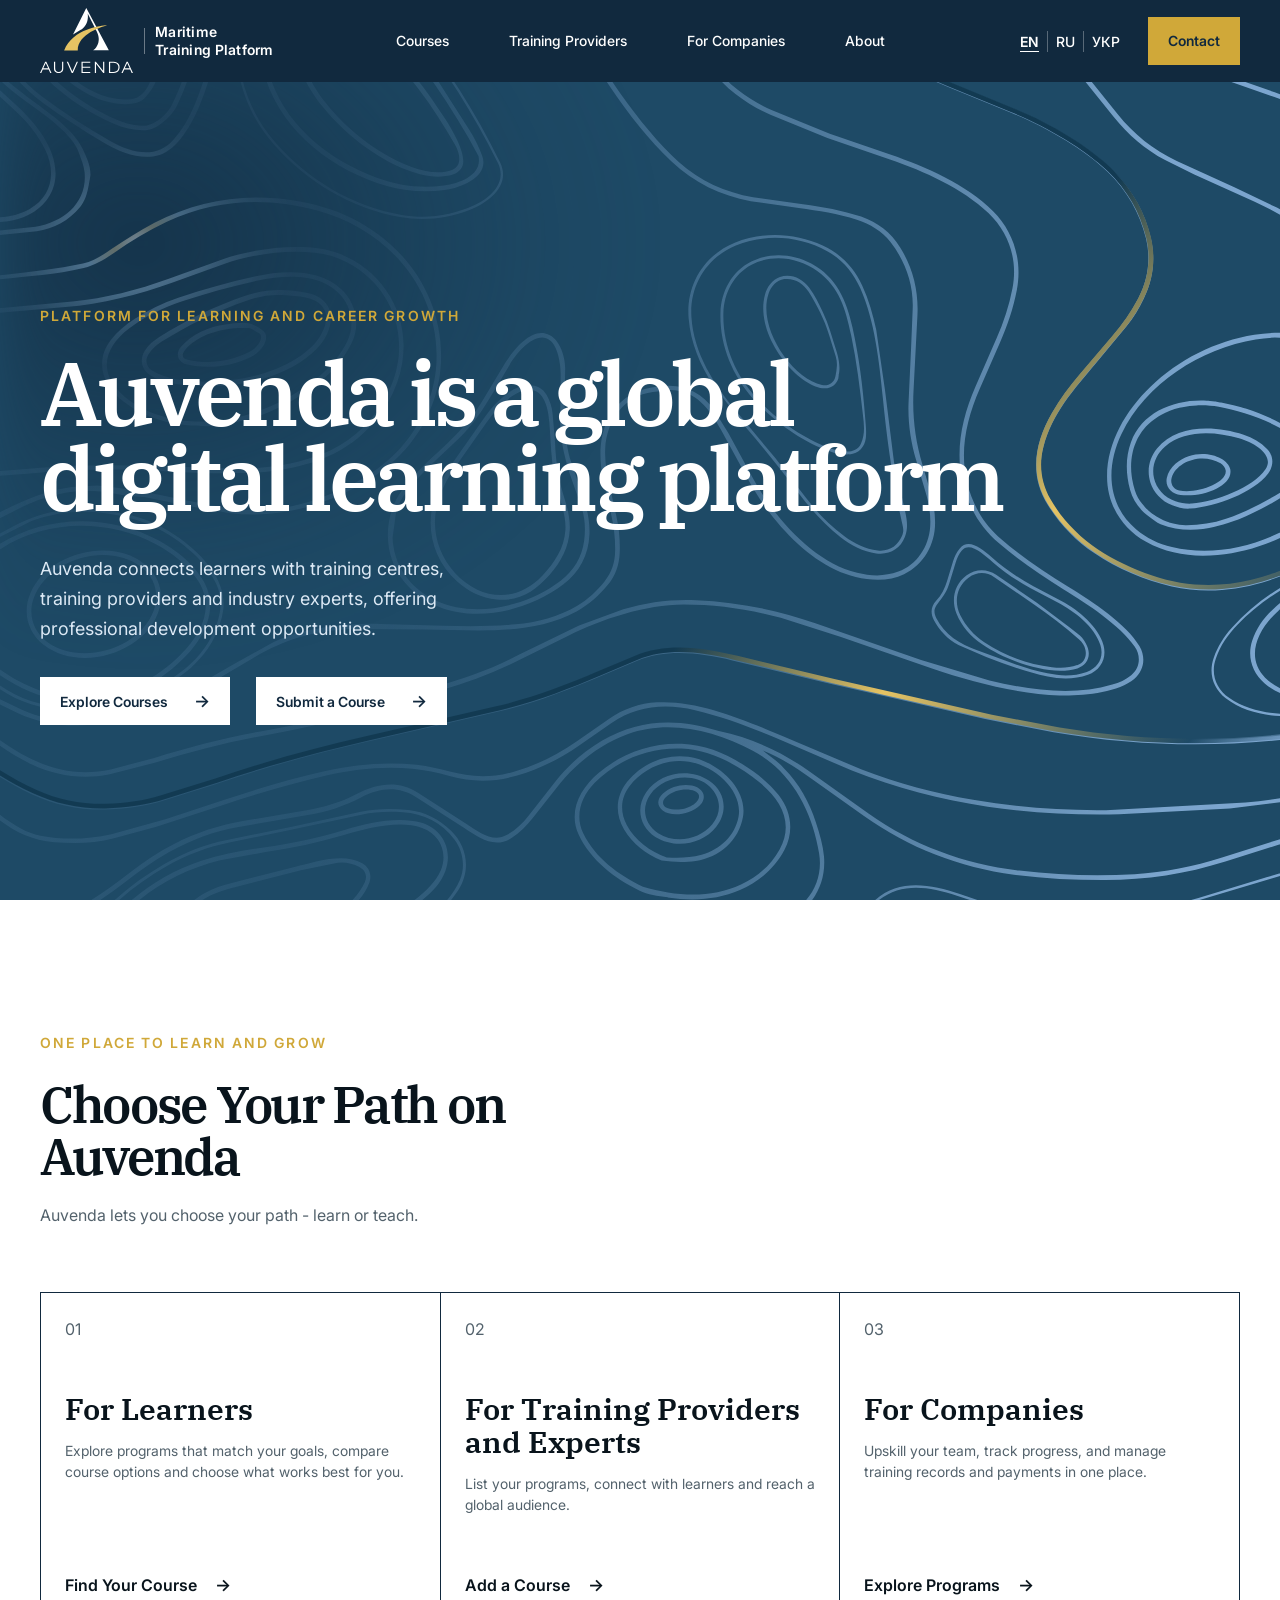
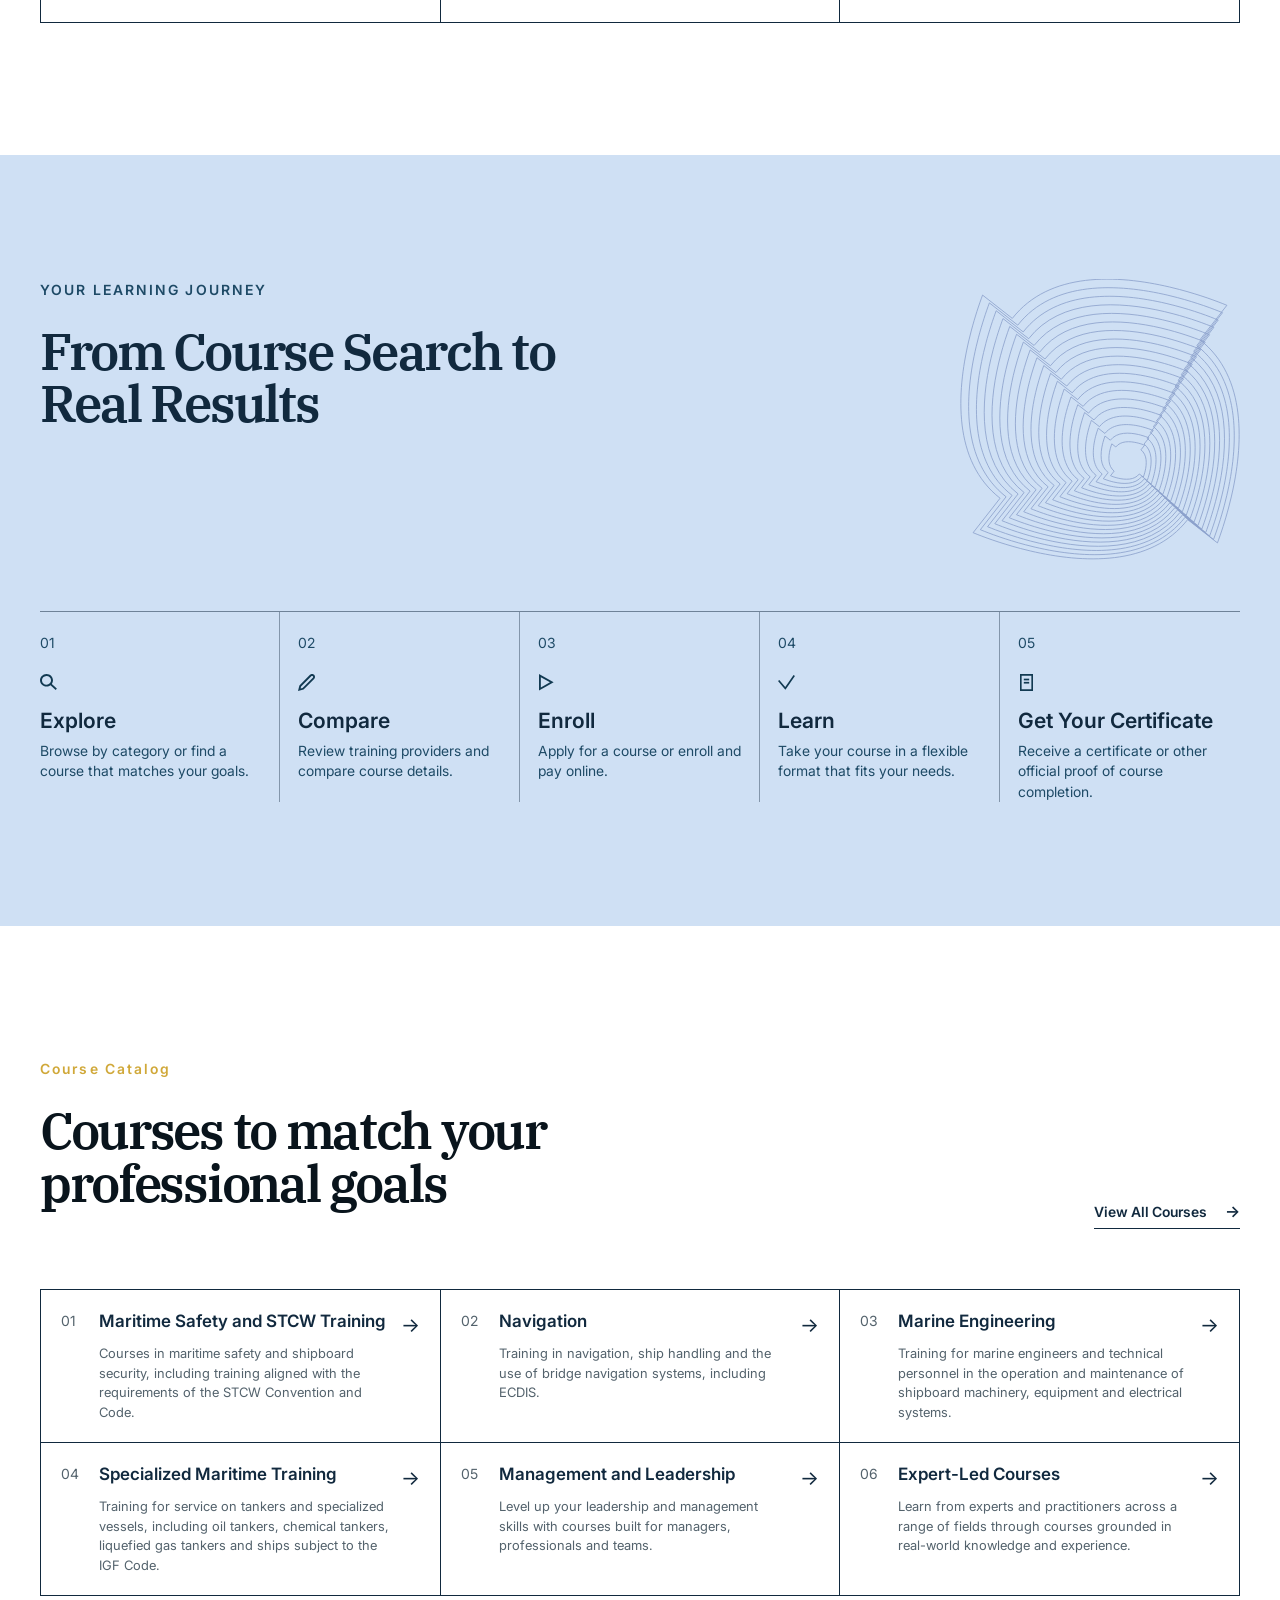
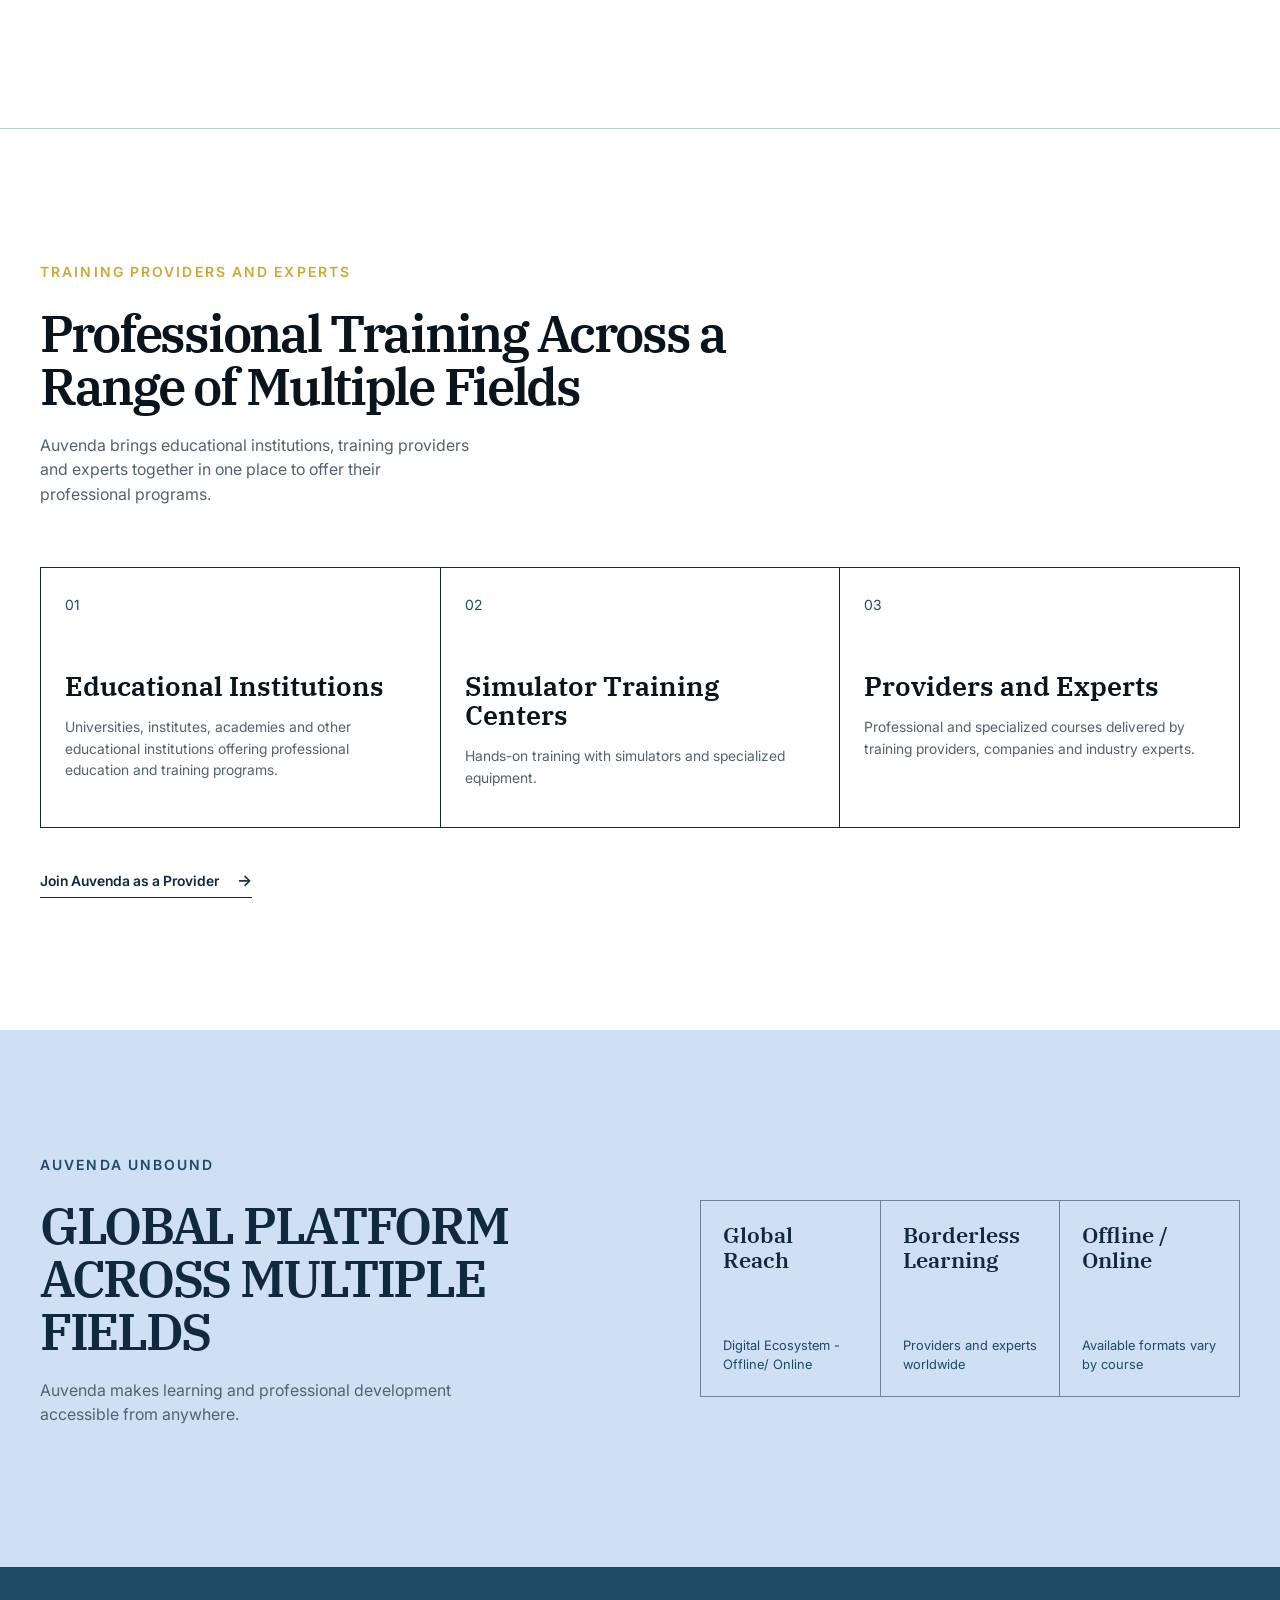
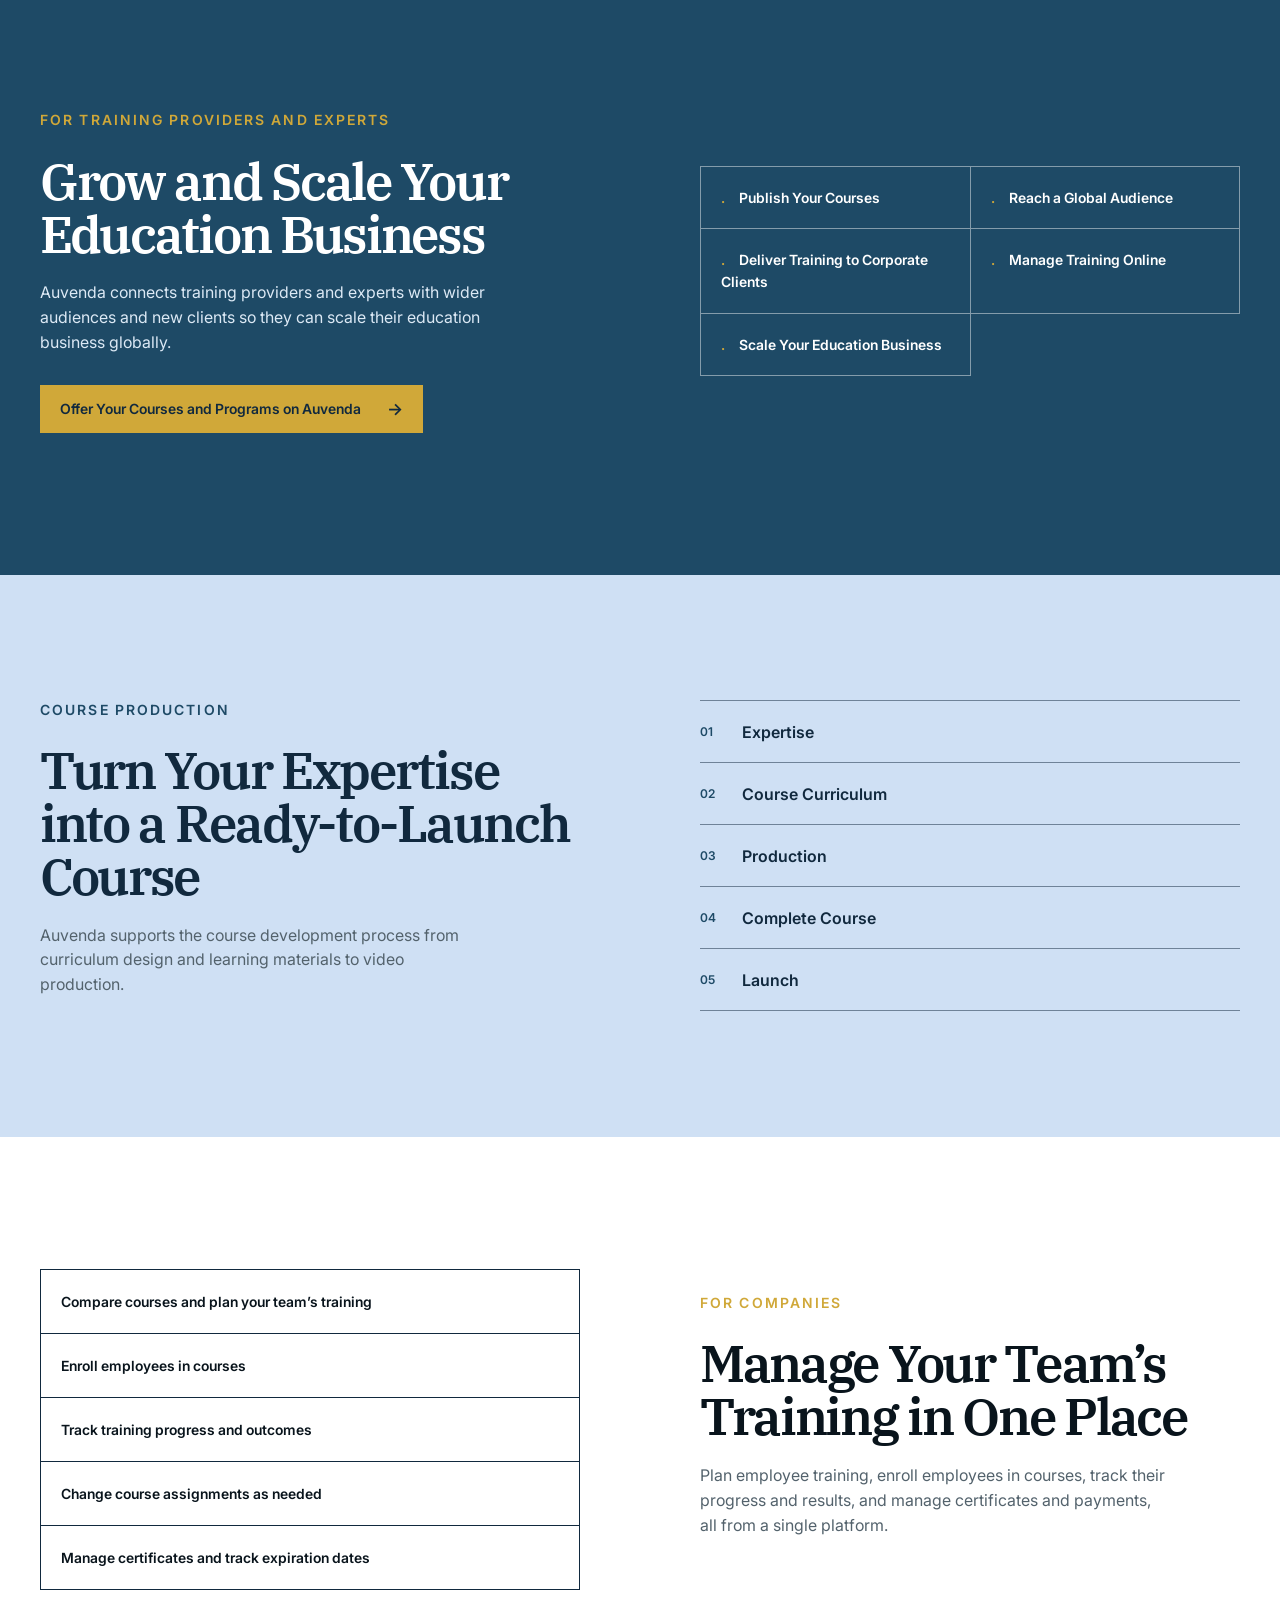
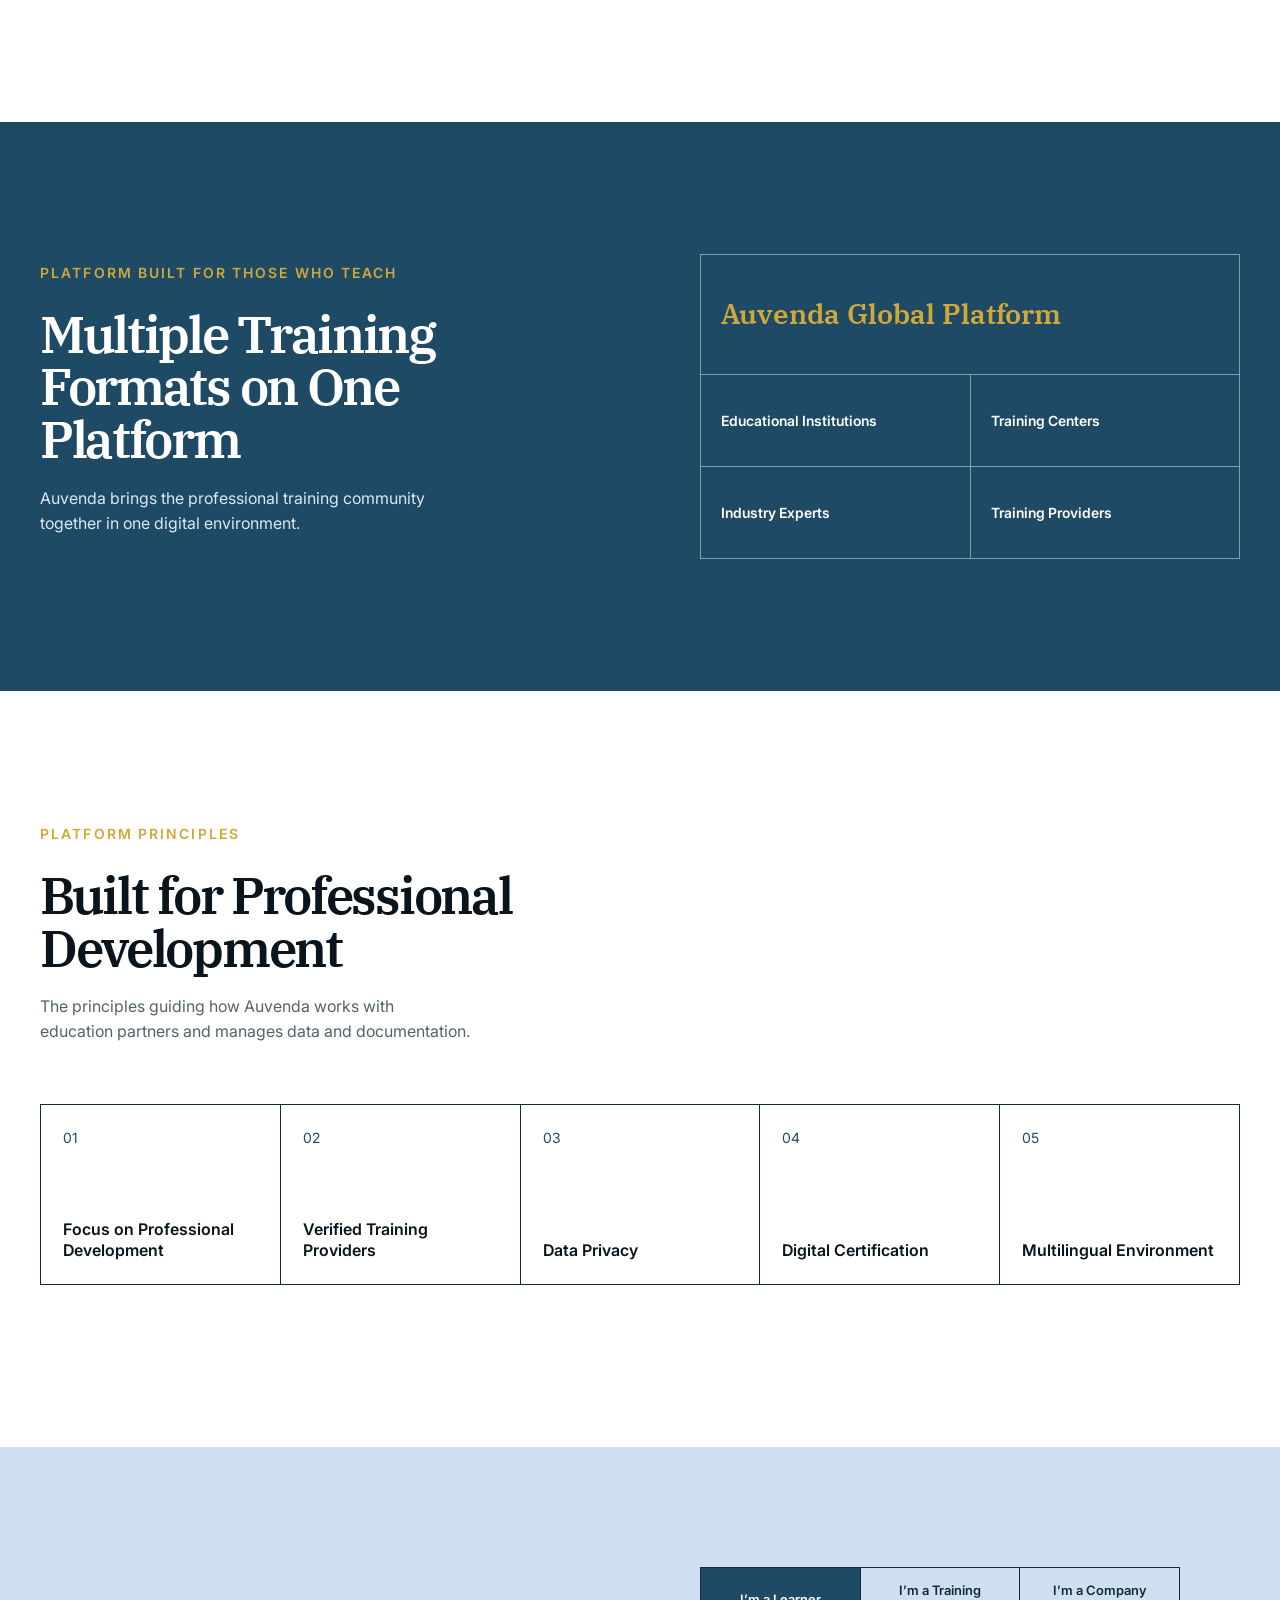
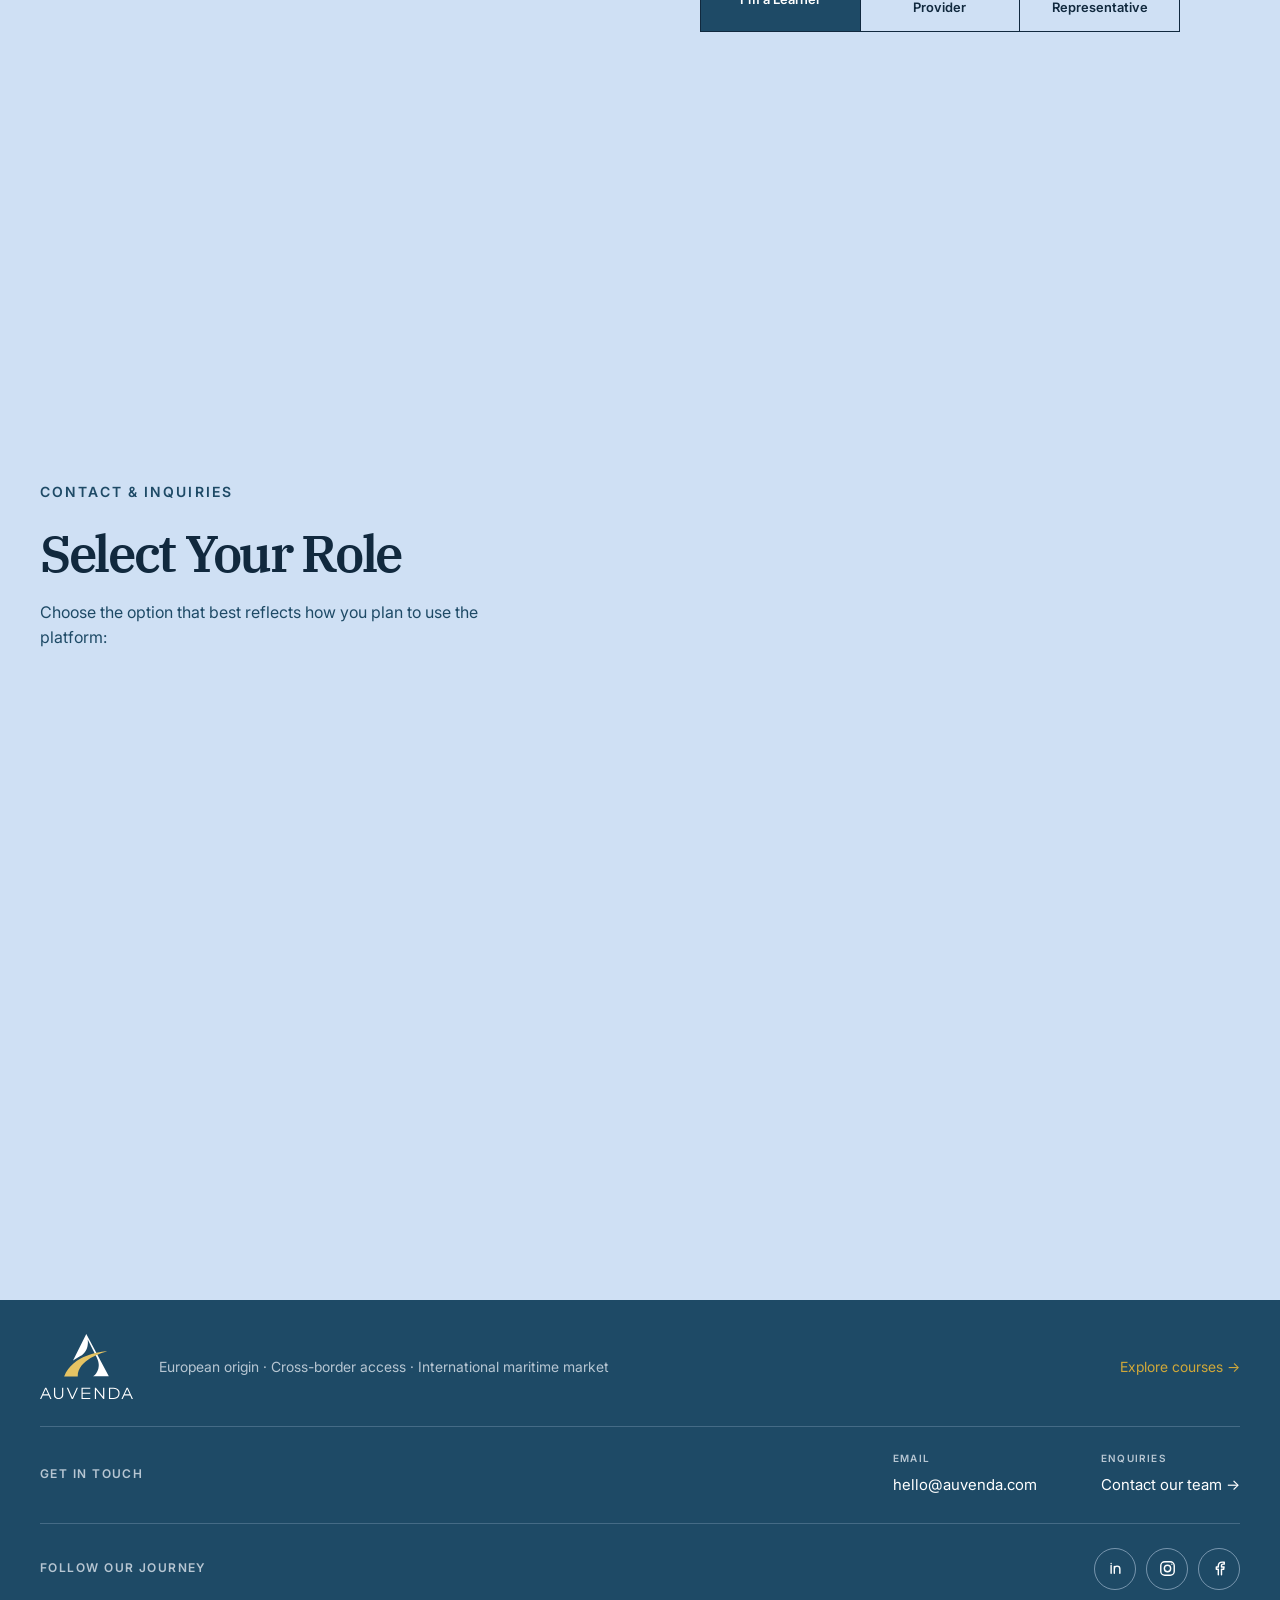
==== commit b0d4e4b4: "Remove the compact contact demo from the landing Keep a single original Select Your Role block with " ====
--- a/index.html
+++ b/index.html
@@ -267,70 +267,6 @@
             <button type="button" data-form-type="company" aria-pressed="false">I’m a Company Representative</button>
           </div>
           <div id="auvenda-kommo-form" class="auvenda-kommo-form" aria-live="polite"></div>
-        </div>
-      </div>
-    </section>
-
-    <section class="contact contact-compact-demo section-blue" id="contact-compact">
-      <div class="container contact-compact-layout">
-        <div class="contact-compact-intro">
-          <p class="kicker">CONTACT &amp; INQUIRIES</p>
-          <h2>Select Your Role</h2>
-          <p>Choose the option that best reflects how you plan to use the platform:</p>
-        </div>
-
-        <div class="kommo-form-panel compact-form-panel">
-          <div class="form-type-switcher" role="group" aria-label="Select compact form type">
-            <button type="button" class="active" aria-pressed="true">I’m a Learner</button>
-            <button type="button" aria-pressed="false">I’m a Training Provider</button>
-            <button type="button" aria-pressed="false">I’m a Company Representative</button>
-          </div>
-
-          <form class="compact-contact-form" action="#" method="post">
-            <div class="compact-form-grid">
-              <label>
-                Full name
-                <input type="text" name="name" placeholder="Your name">
-              </label>
-              <label>
-                Email
-                <input type="email" name="email" placeholder="name@email.com">
-              </label>
-              <label>
-                Phone
-                <input type="tel" name="phone" placeholder="+00 000 000 0000">
-              </label>
-              <label>
-                Country
-                <select name="country">
-                  <option value="">Select country</option>
-                  <option>Ukraine</option>
-                  <option>United Kingdom</option>
-                  <option>Germany</option>
-                </select>
-              </label>
-              <label>
-                Course / area of interest
-                <input type="text" name="interest" placeholder="Course or training area">
-              </label>
-              <label>
-                Preferred format
-                <select name="format">
-                  <option value="">Select format</option>
-                  <option>Online</option>
-                  <option>Offline</option>
-                  <option>Hybrid</option>
-                </select>
-              </label>
-              <label class="compact-form-span-2">
-                Message
-                <textarea name="message" rows="4" placeholder="Tell us what you need"></textarea>
-              </label>
-              <div class="compact-form-submit">
-                <button class="button button-gold" type="submit">Send Inquiry <span>→</span></button>
-              </div>
-            </div>
-          </form>
         </div>
       </div>
     </section>
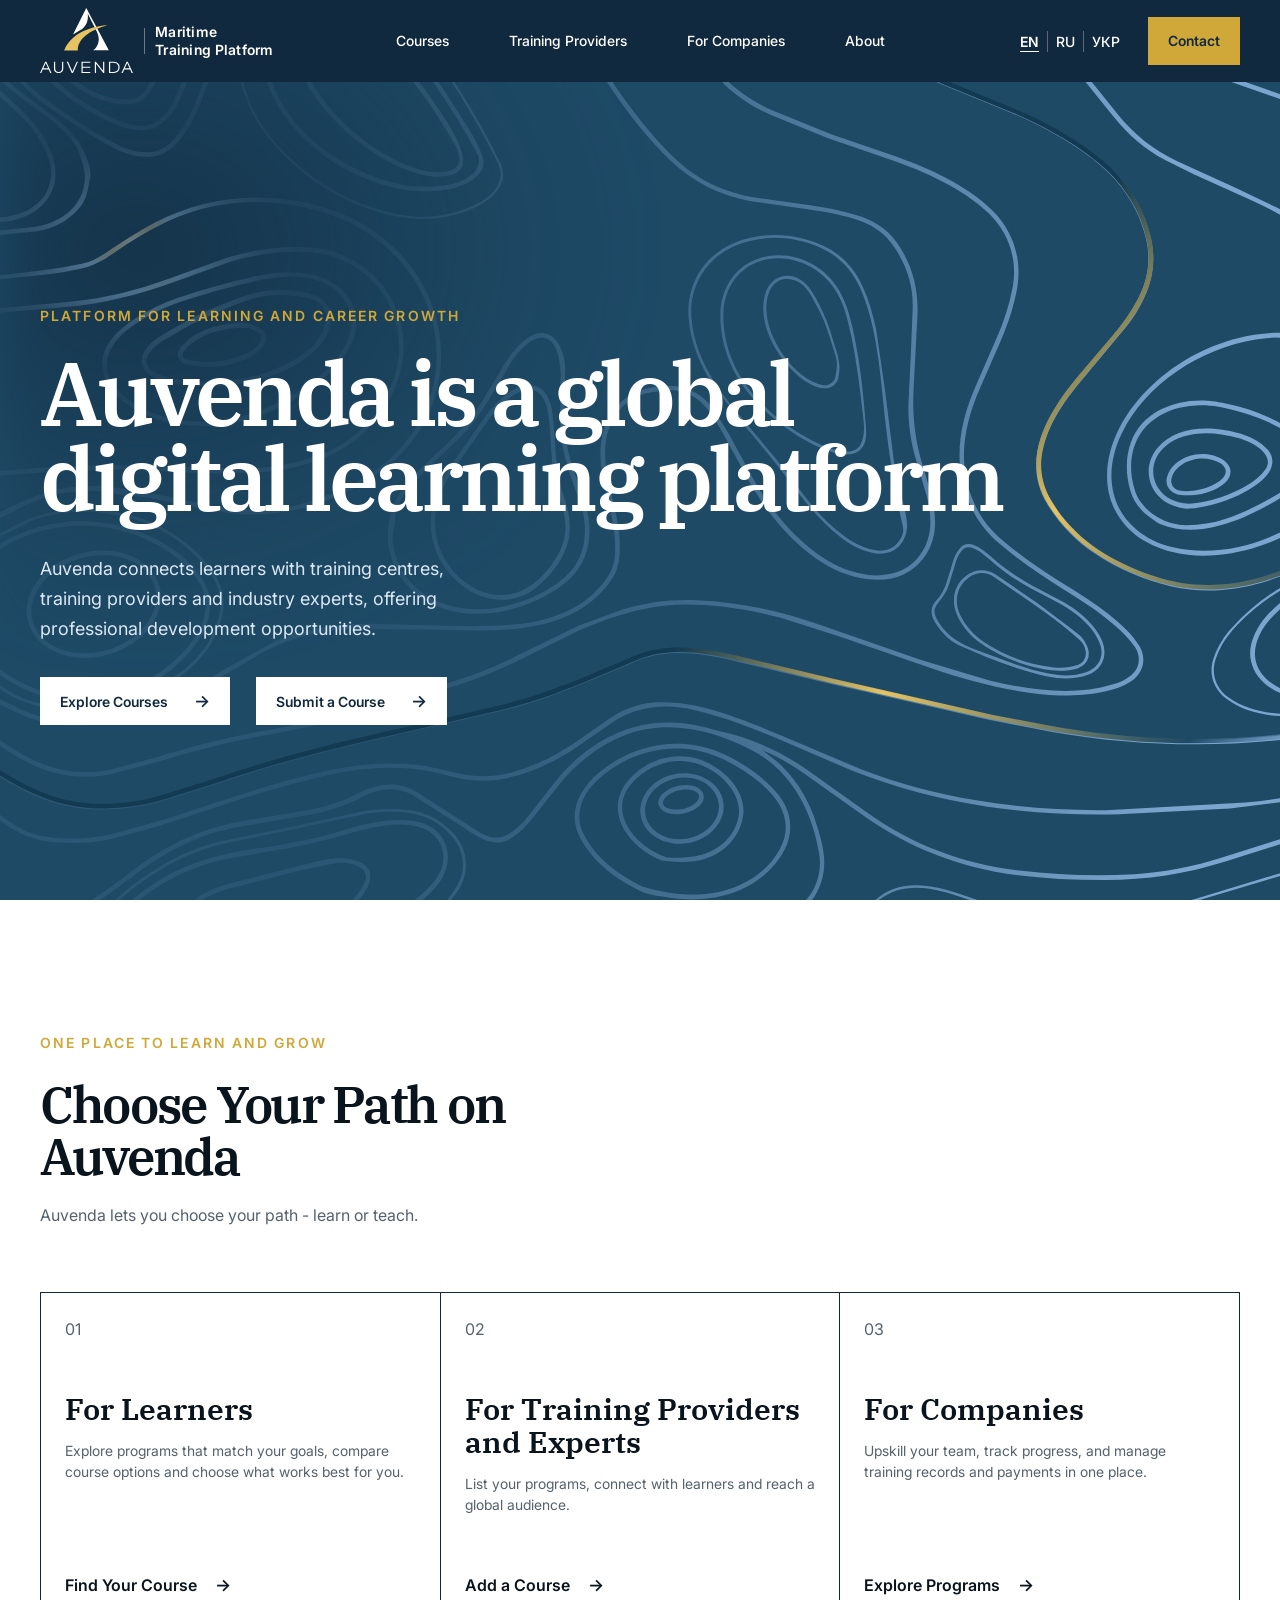
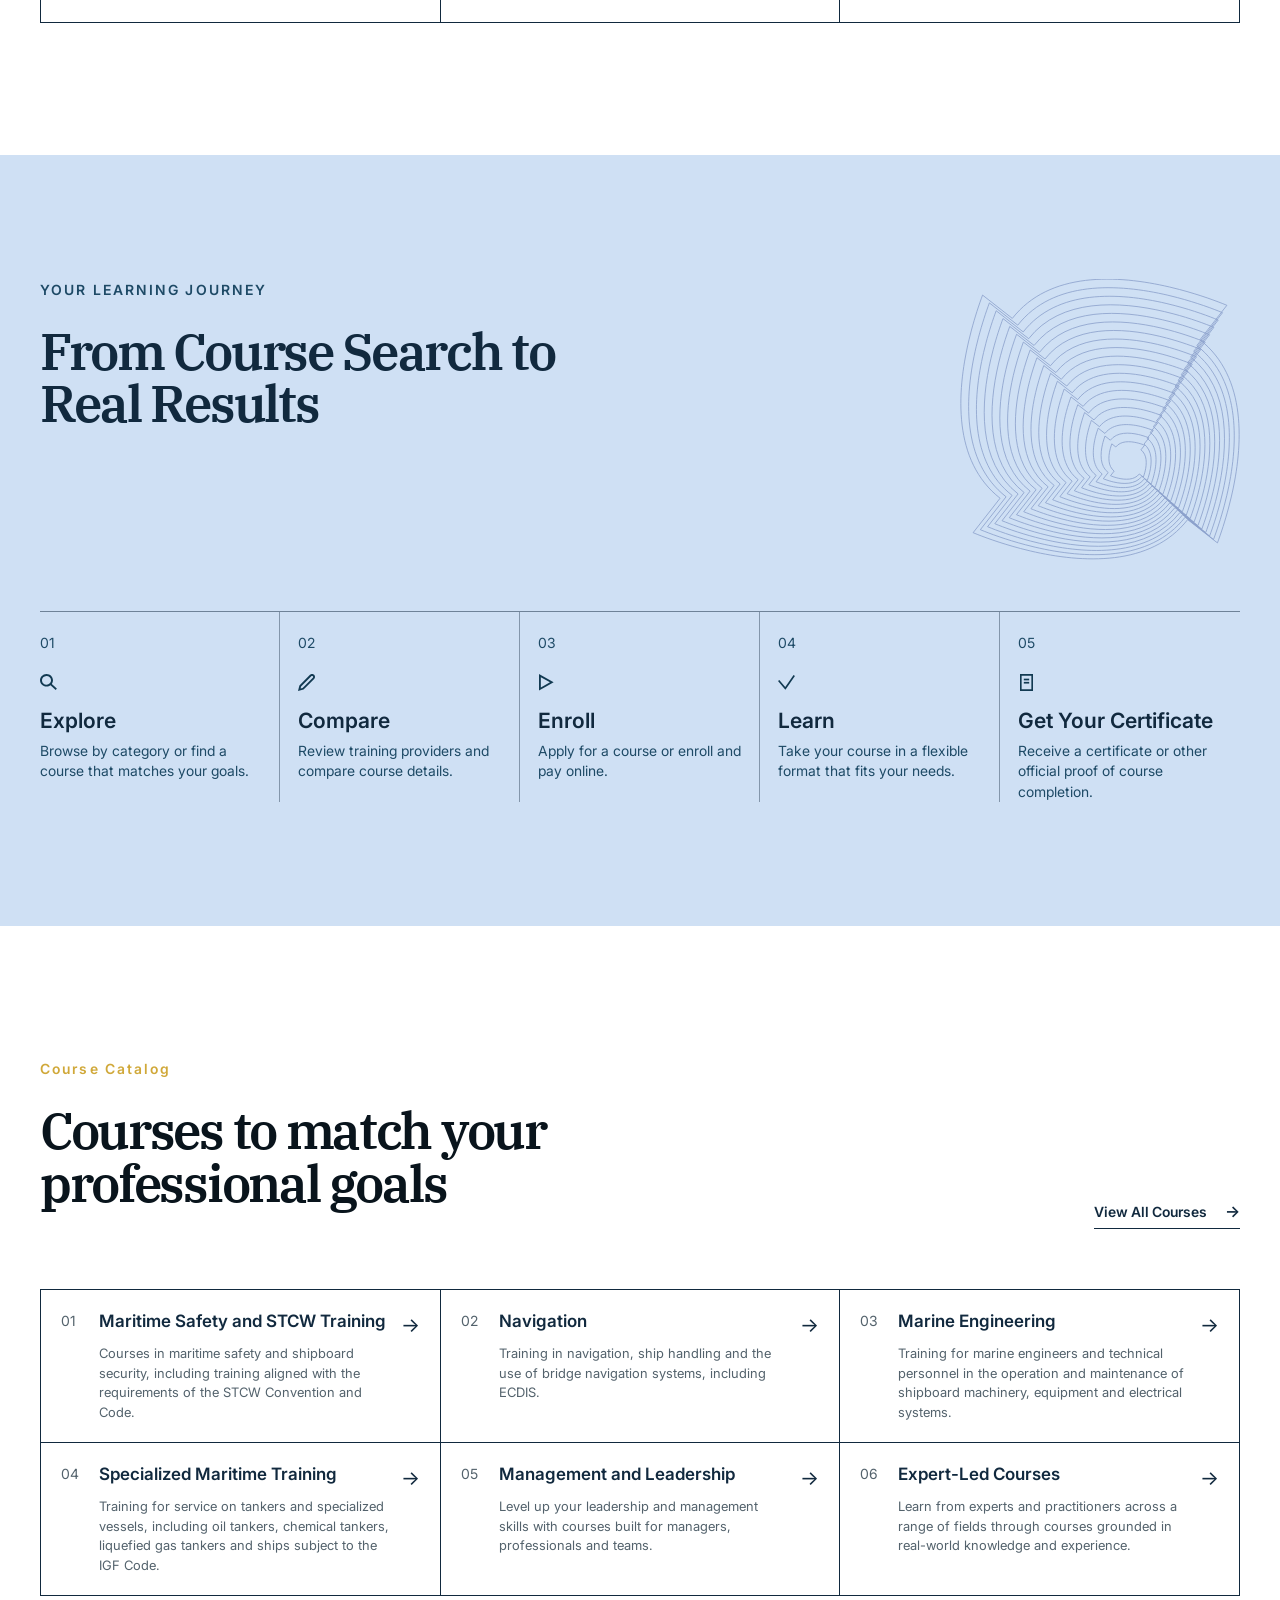
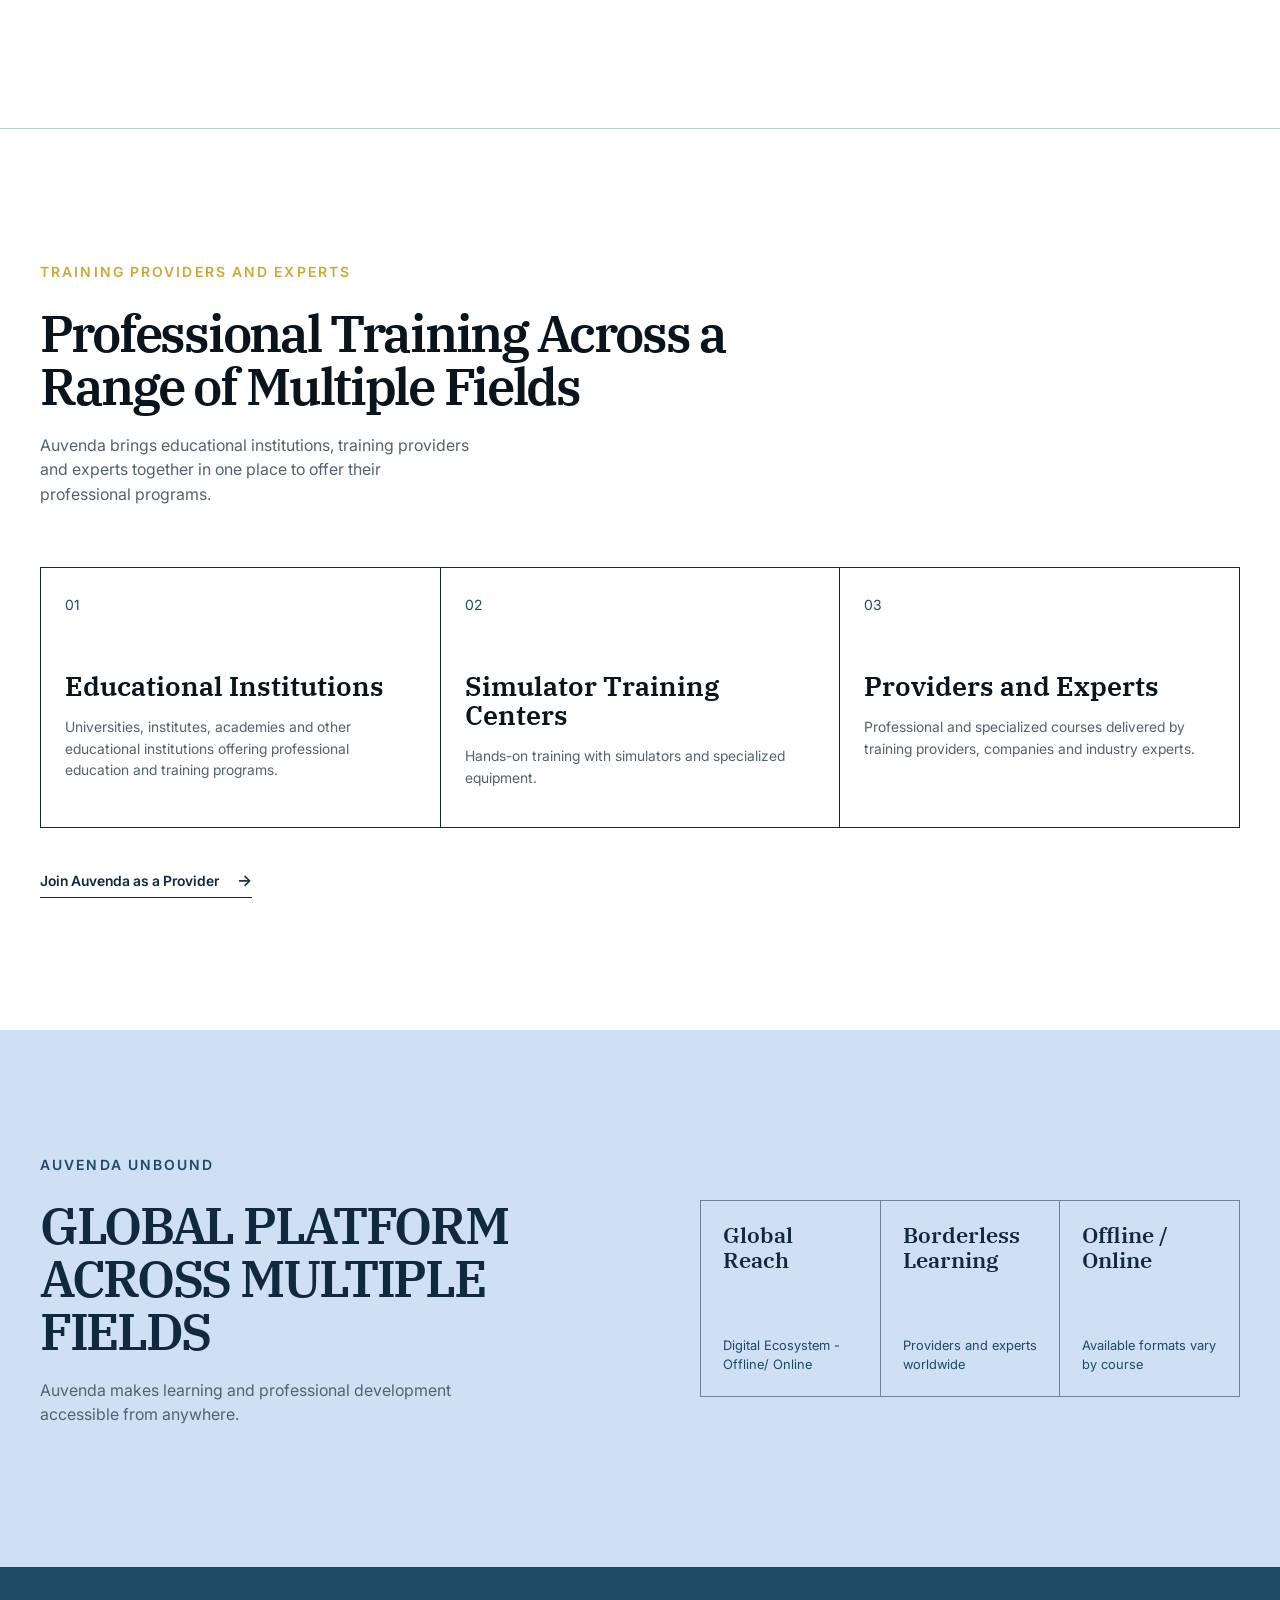
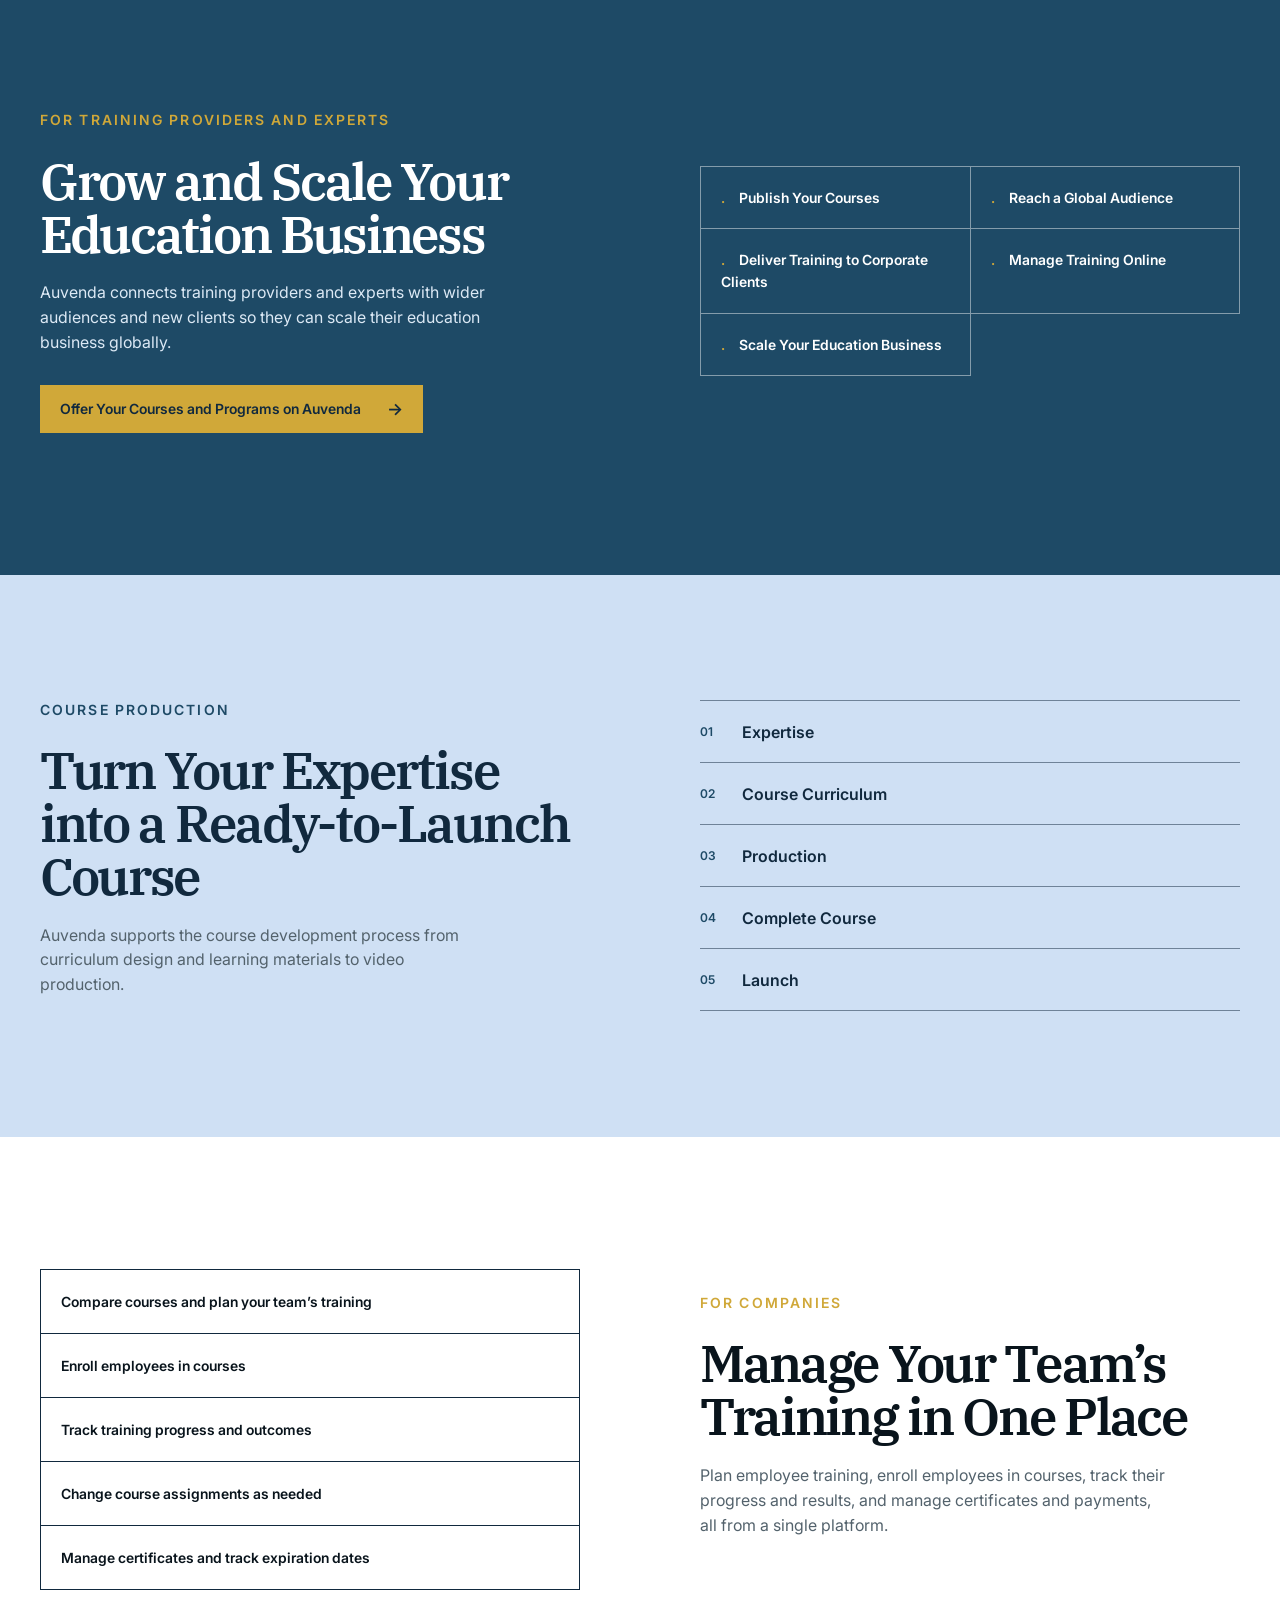
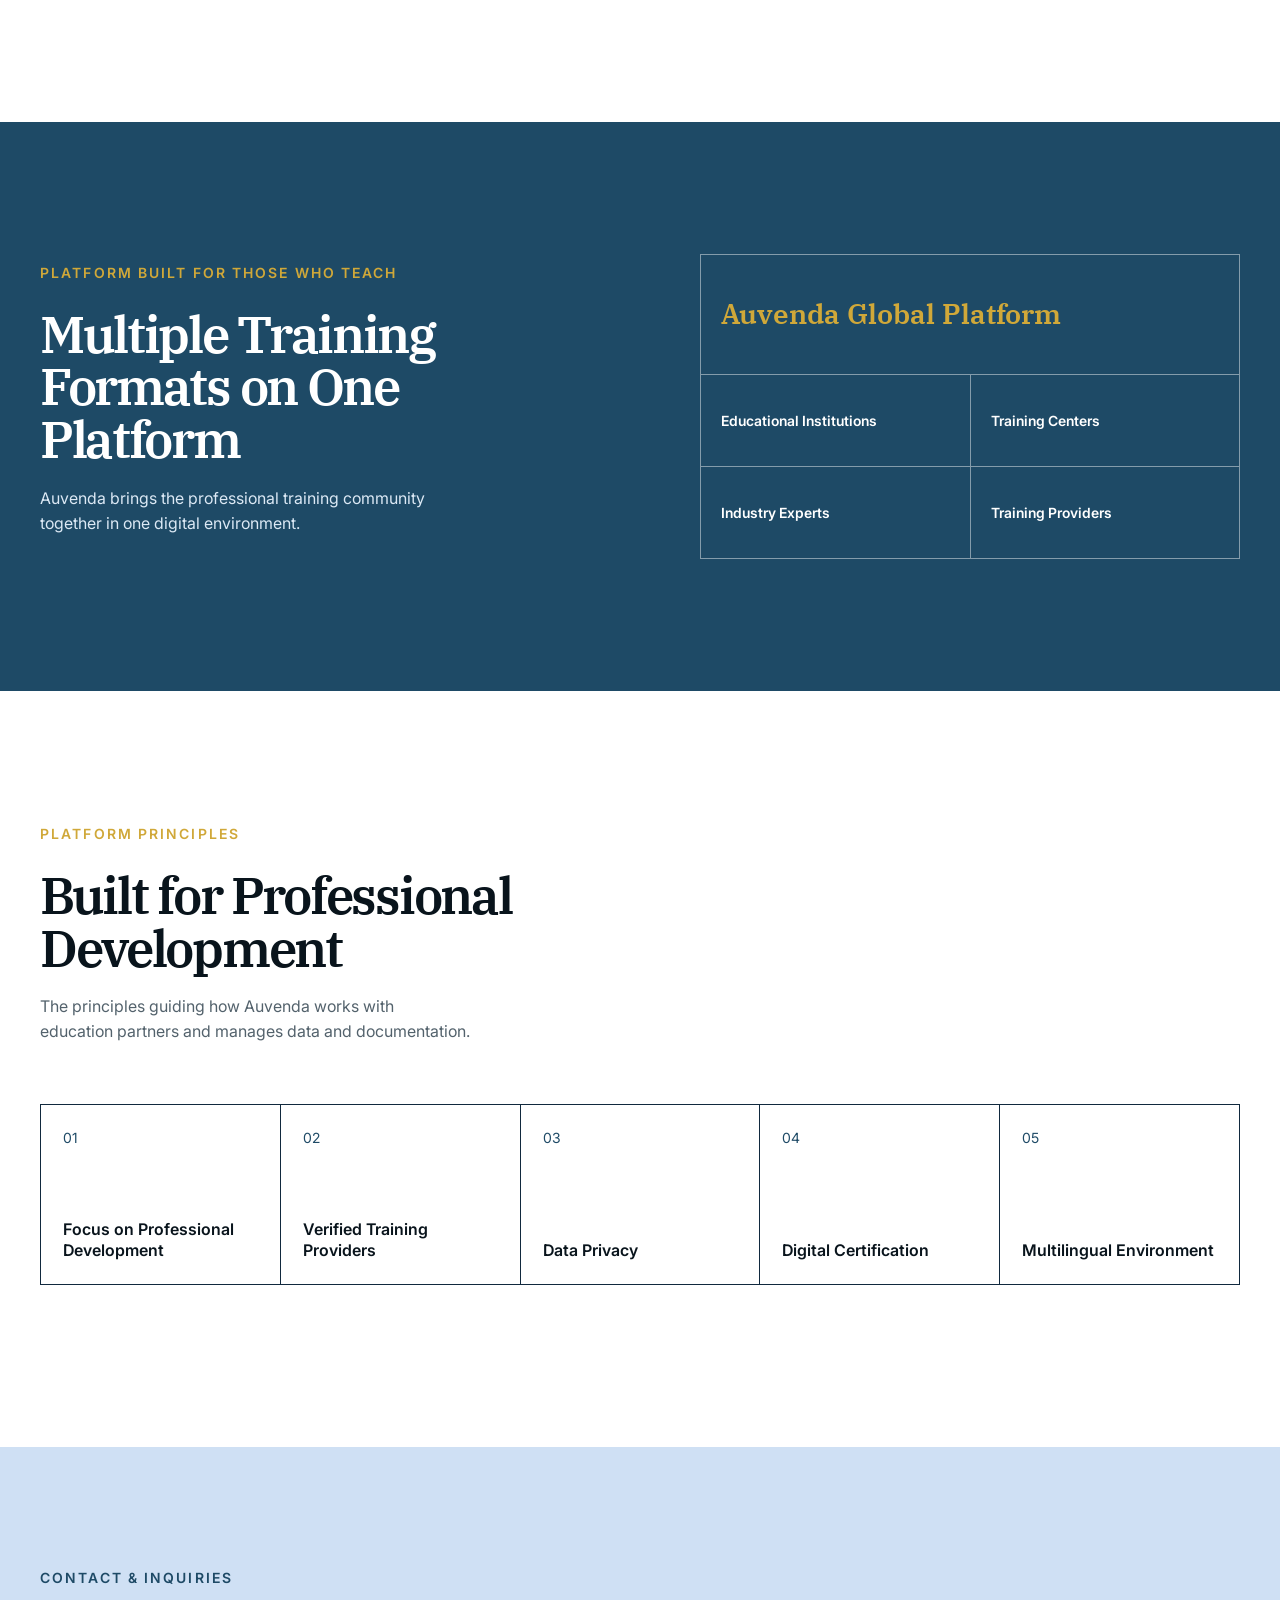
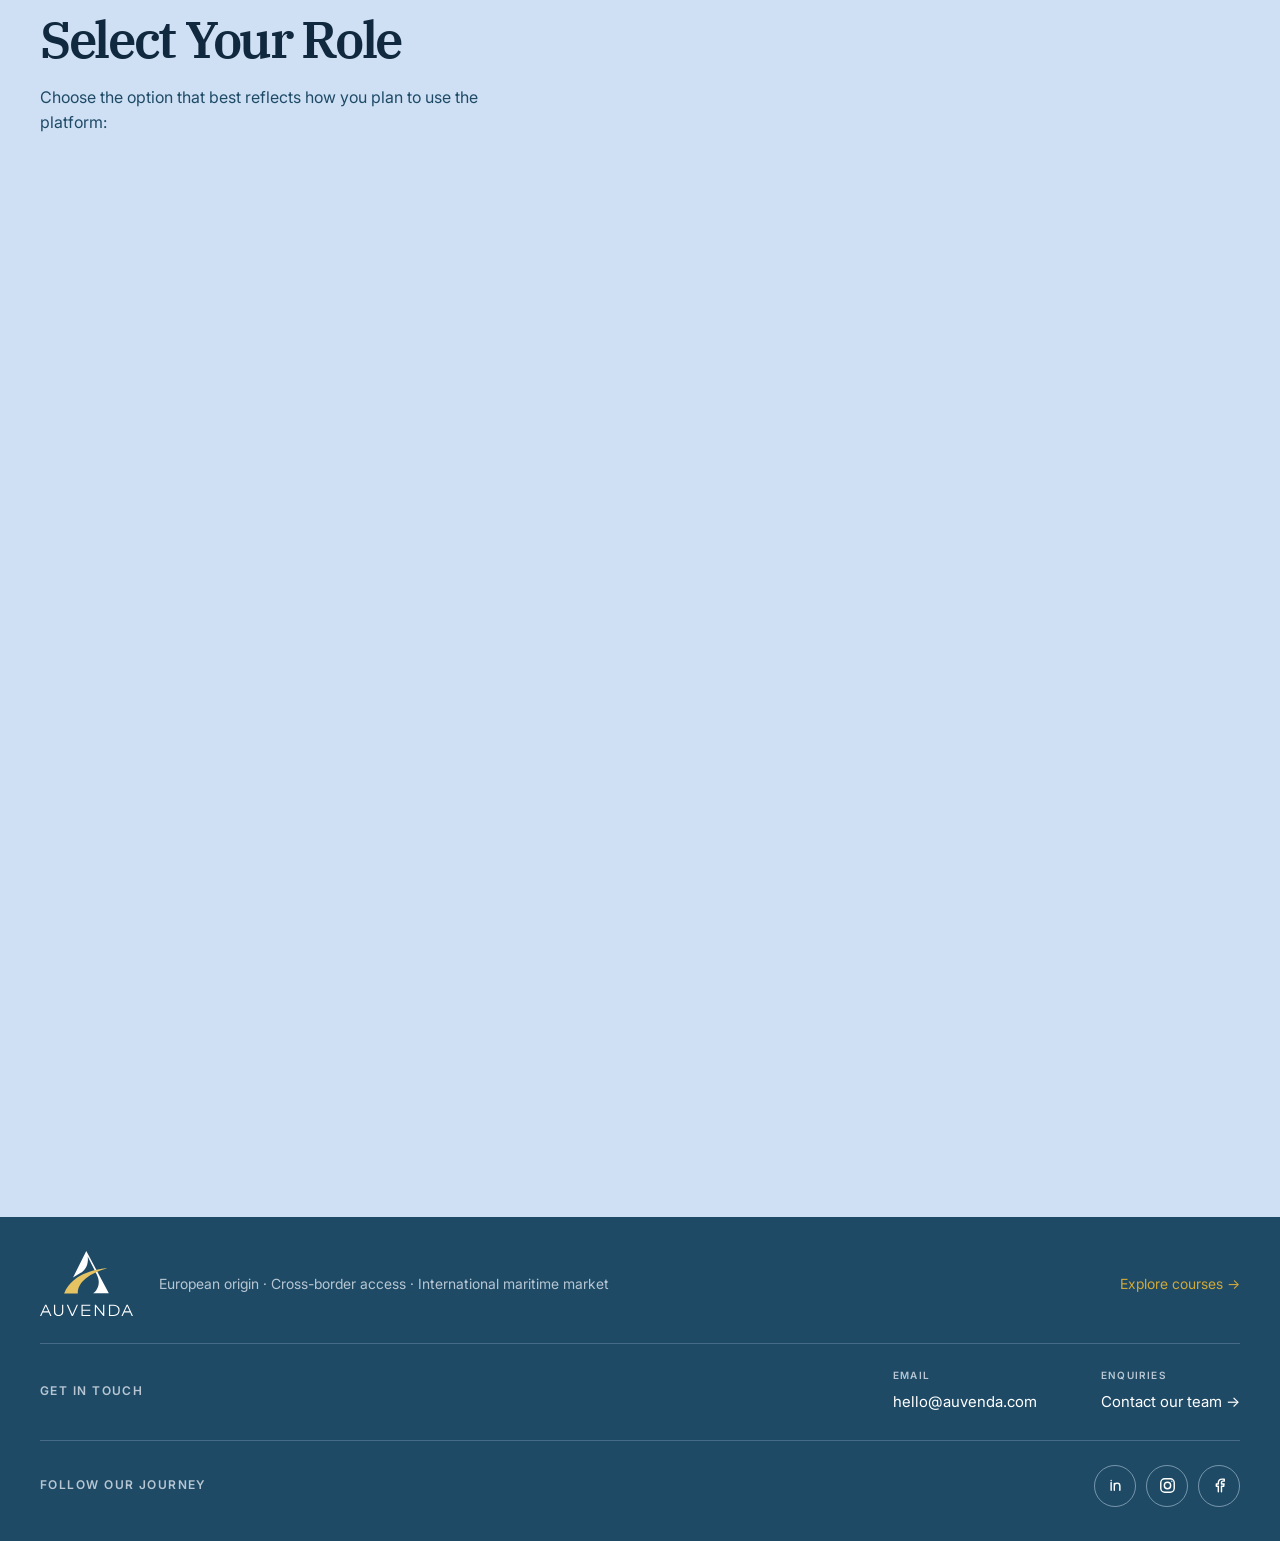
==== commit 3548a4aa: "Align the contact grid to the top and remove the role switcher. The contact columns now start togeth" ====
--- a/index.html
+++ b/index.html
@@ -261,11 +261,6 @@
           <p>Choose the option that best reflects how you plan to use the platform:</p>
         </div>
         <div class="kommo-form-panel">
-          <div class="form-type-switcher" role="group" aria-label="Select form type">
-            <button type="button" class="active" data-form-type="learner" aria-pressed="true">I’m a Learner</button>
-            <button type="button" data-form-type="provider" aria-pressed="false">I’m a Training Provider</button>
-            <button type="button" data-form-type="company" aria-pressed="false">I’m a Company Representative</button>
-          </div>
           <div id="auvenda-kommo-form" class="auvenda-kommo-form" aria-live="polite"></div>
         </div>
       </div>
@@ -329,48 +324,26 @@
     const landingTranslations = { en: {} };
     const originalTextNodes = new WeakMap();
     const kommoForms = {
-      learner: {
-        ru: { id: '1726228', hash: 'f0a011db99ae4c851a42b33bbda168d8', locale: 'ru' },
-        en: { id: '1726240', hash: '3b7a0e766e9cc6b13ad27e08a605d8c0', locale: 'en' },
-        uk: { id: '1726244', hash: '21ff01186076a09554001e857340e63b', locale: 'uk' }
-      },
-      provider: {
-        ru: { id: '1729280', hash: '0ca1f6fe0d997f3ec875980296a796b5', locale: 'ru' },
-        en: { id: '1729276', hash: 'a620a7d13a68ad194cb8b47751459dbb', locale: 'en' },
-        uk: { id: '1729284', hash: '53c3f978f7f50f457d6a13bc409cd0f5', locale: 'uk' }
-      },
-      company: {
-        ru: { id: '1729292', hash: '322c9534db058b685652d68424d4c424', locale: 'ru' },
-        en: { id: '1729288', hash: 'a28db59100b745a265f5dadddfce0de1', locale: 'en' },
-        uk: { id: '1729296', hash: '1a166200bdb272ab9e08204b465a53e9', locale: 'uk' }
-      }
+      ru: { id: '1726228', hash: 'f0a011db99ae4c851a42b33bbda168d8', locale: 'ru' },
+      en: { id: '1726240', hash: '3b7a0e766e9cc6b13ad27e08a605d8c0', locale: 'en' },
+      uk: { id: '1726244', hash: '21ff01186076a09554001e857340e63b', locale: 'uk' }
     };
     let activeKommoForm = '';
 
     function currentFormLanguage() {
       let language = String(window.AUVENDA_FORM_LANG || document.documentElement.lang || 'en').slice(0, 2).toLowerCase();
       if (language === 'ua') language = 'uk';
-      return kommoForms.learner[language] ? language : 'en';
-    }
-
-    function currentFormType() {
-      let type = String(window.AUVENDA_FORM_TYPE || 'learner').toLowerCase();
-      if (type === 'training_provider' || type === 'school') type = 'provider';
-      if (type === 'company_representative' || type === 'crewing') type = 'company';
-      if (type === 'seafarer') type = 'learner';
-      return kommoForms[type] ? type : 'learner';
+      return kommoForms[language] ? language : 'en';
     }
 
     window.auvendaMountKommoForm = function () {
       const root = document.getElementById('auvenda-kommo-form');
       if (!root) return;
-      const type = currentFormType();
       const language = currentFormLanguage();
-      const formKey = `${type}:${language}`;
-      if (activeKommoForm === formKey) return;
-      activeKommoForm = formKey;
+      if (activeKommoForm === language) return;
+      activeKommoForm = language;
       root.innerHTML = '';
-      const form = kommoForms[type][language];
+      const form = kommoForms[language];
       window.amo_forms_params = {
         setMeta(params) { this.params = (this.params || []).concat([params]); }
       };
@@ -388,27 +361,6 @@
       script.src = `https://forms.kommo.com/forms/assets/js/amoforms.js?t=${Date.now()}`;
       root.appendChild(script);
     };
-
-    function storedFormType() {
-      try { return sessionStorage.getItem('auvenda-form-type') || 'learner'; } catch { return 'learner'; }
-    }
-    window.AUVENDA_FORM_TYPE = window.AUVENDA_FORM_TYPE || storedFormType();
-    document.querySelectorAll('[data-form-type]').forEach(button => {
-      const active = button.dataset.formType === currentFormType();
-      button.classList.toggle('active', active);
-      button.setAttribute('aria-pressed', String(active));
-      button.addEventListener('click', () => {
-        if (button.dataset.formType === currentFormType()) return;
-        window.AUVENDA_FORM_TYPE = button.dataset.formType;
-        try { sessionStorage.setItem('auvenda-form-type', button.dataset.formType); } catch { }
-        document.querySelectorAll('[data-form-type]').forEach(item => {
-          const active = item.dataset.formType === button.dataset.formType;
-          item.classList.toggle('active', active);
-          item.setAttribute('aria-pressed', String(active));
-        });
-        window.auvendaMountKommoForm();
-      });
-    });
 
     function storedLanguage() {
       try { return localStorage.getItem('maritime-platform-language') || 'en'; } catch { return 'en'; }
--- a/brand-styles.css
+++ b/brand-styles.css
@@ -673,6 +673,10 @@
   align-items: center;
 }
 
+.contact-grid {
+  align-items: flex-start;
+}
+
 .provider-section .body-copy,
 .companies .body-copy {
   max-width: 470px;
@@ -937,37 +941,6 @@
   padding: 0;
   background: transparent;
   box-shadow: none;
-}
-
-.form-type-switcher {
-  display: grid;
-  grid-template-columns: repeat(3, minmax(0, 1fr));
-  margin-bottom: 18px;
-  border-top: 1px solid var(--navy);
-  border-left: 1px solid var(--navy);
-}
-
-.form-type-switcher button {
-  min-height: 64px;
-  padding: 10px 12px;
-  border: 0;
-  border-right: 1px solid var(--navy);
-  border-bottom: 1px solid var(--navy);
-  background: transparent;
-  color: var(--navy);
-  font: 600 13px/1.3 Inter, Arial, sans-serif;
-  cursor: pointer;
-}
-
-.form-type-switcher button.active,
-.form-type-switcher button:hover {
-  background: var(--blue);
-  color: #fff;
-}
-
-.form-type-switcher button:focus-visible {
-  outline: 2px solid var(--gold);
-  outline-offset: 2px;
 }
 
 .auvenda-kommo-form {
@@ -1112,14 +1085,6 @@
   .global-facts,
   .principles-list {
     grid-template-columns: 1fr;
-  }
-
-  .form-type-switcher {
-    grid-template-columns: 1fr;
-  }
-
-  .form-type-switcher button {
-    min-height: 44px;
   }
 
   .auvenda-kommo-form {
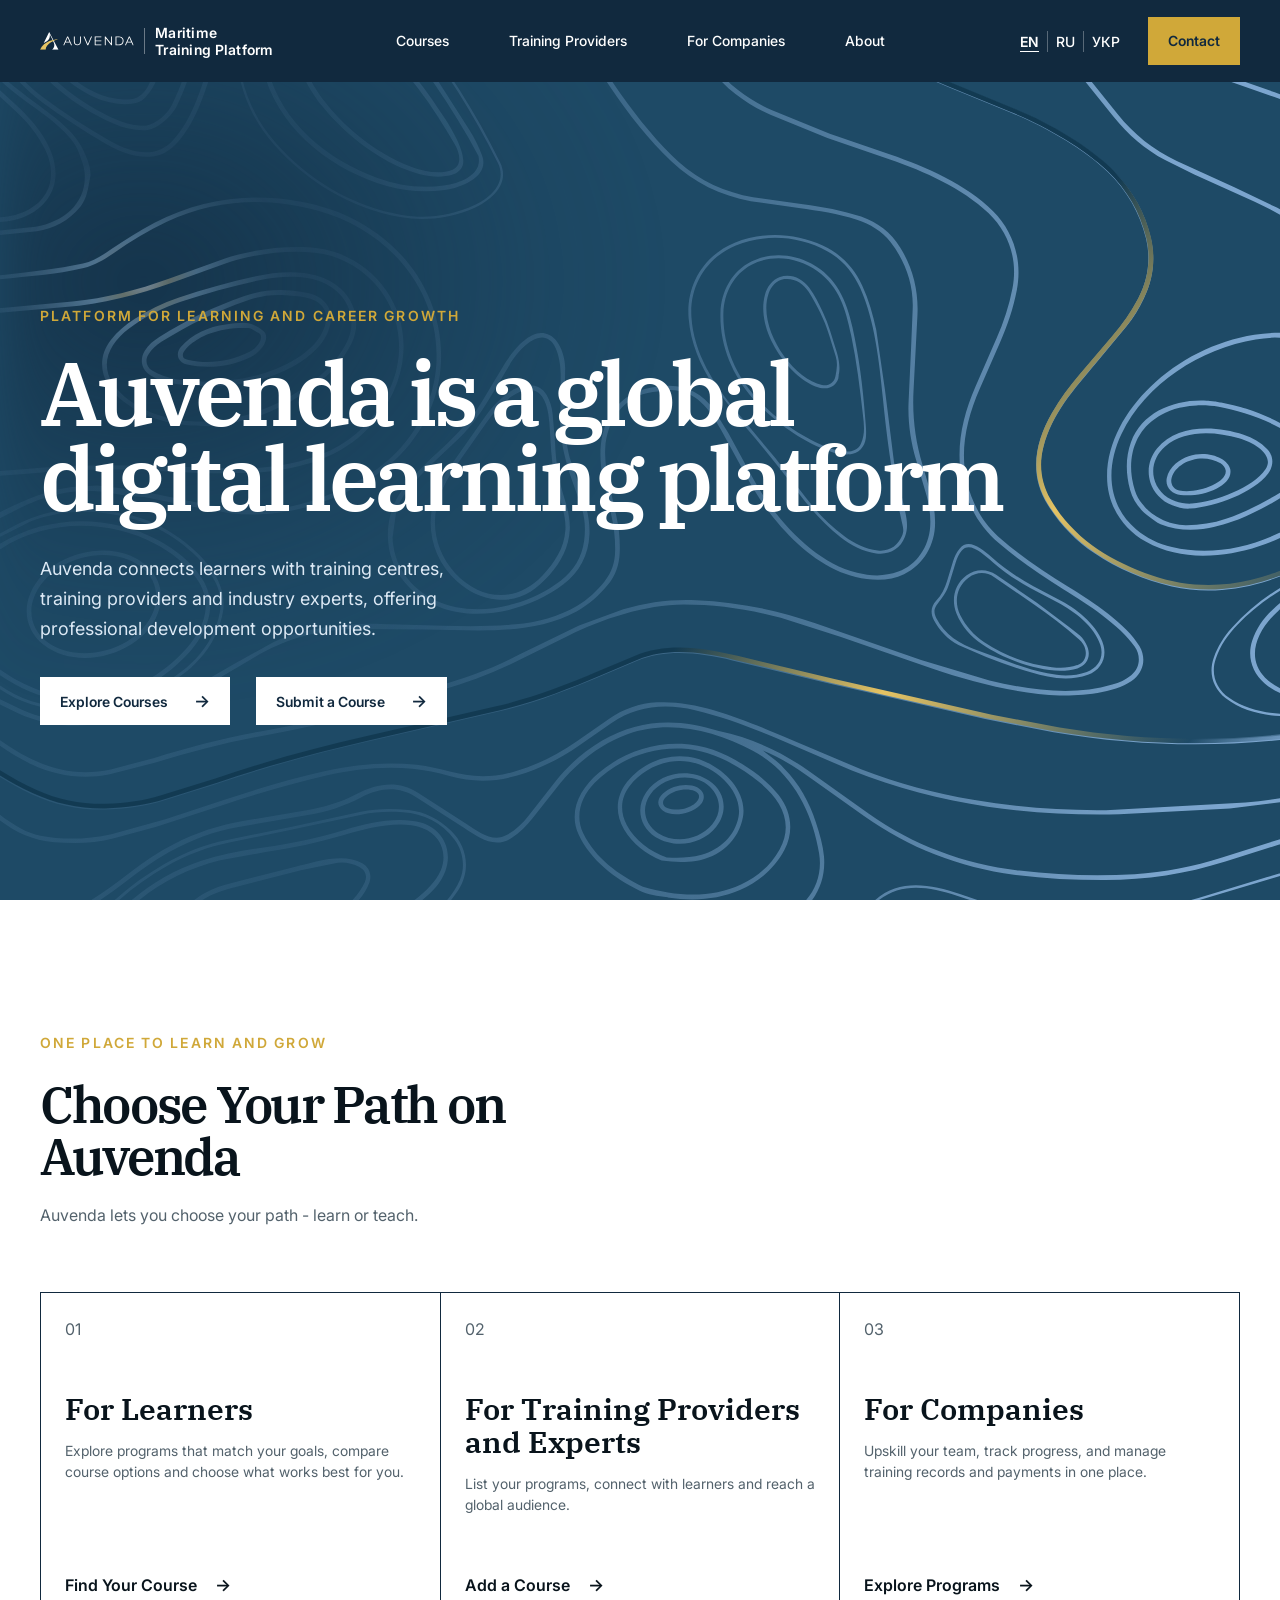
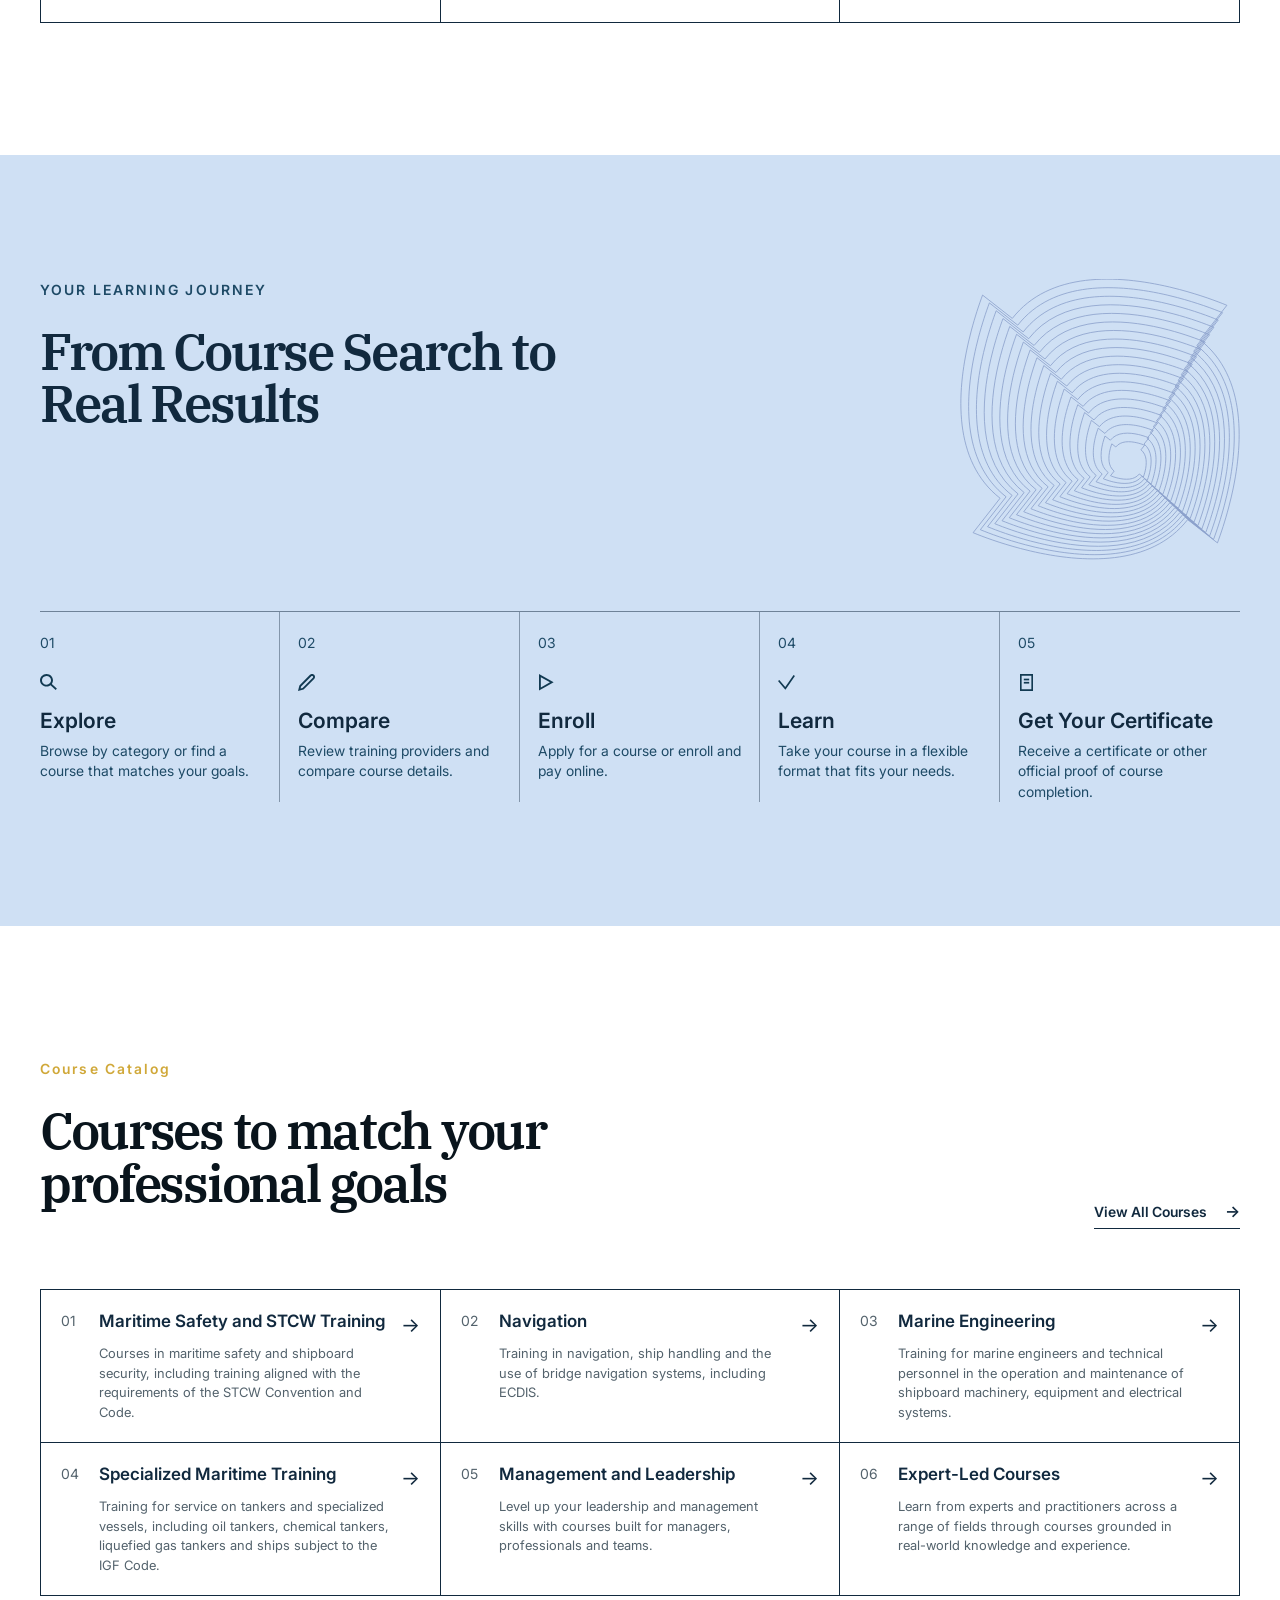
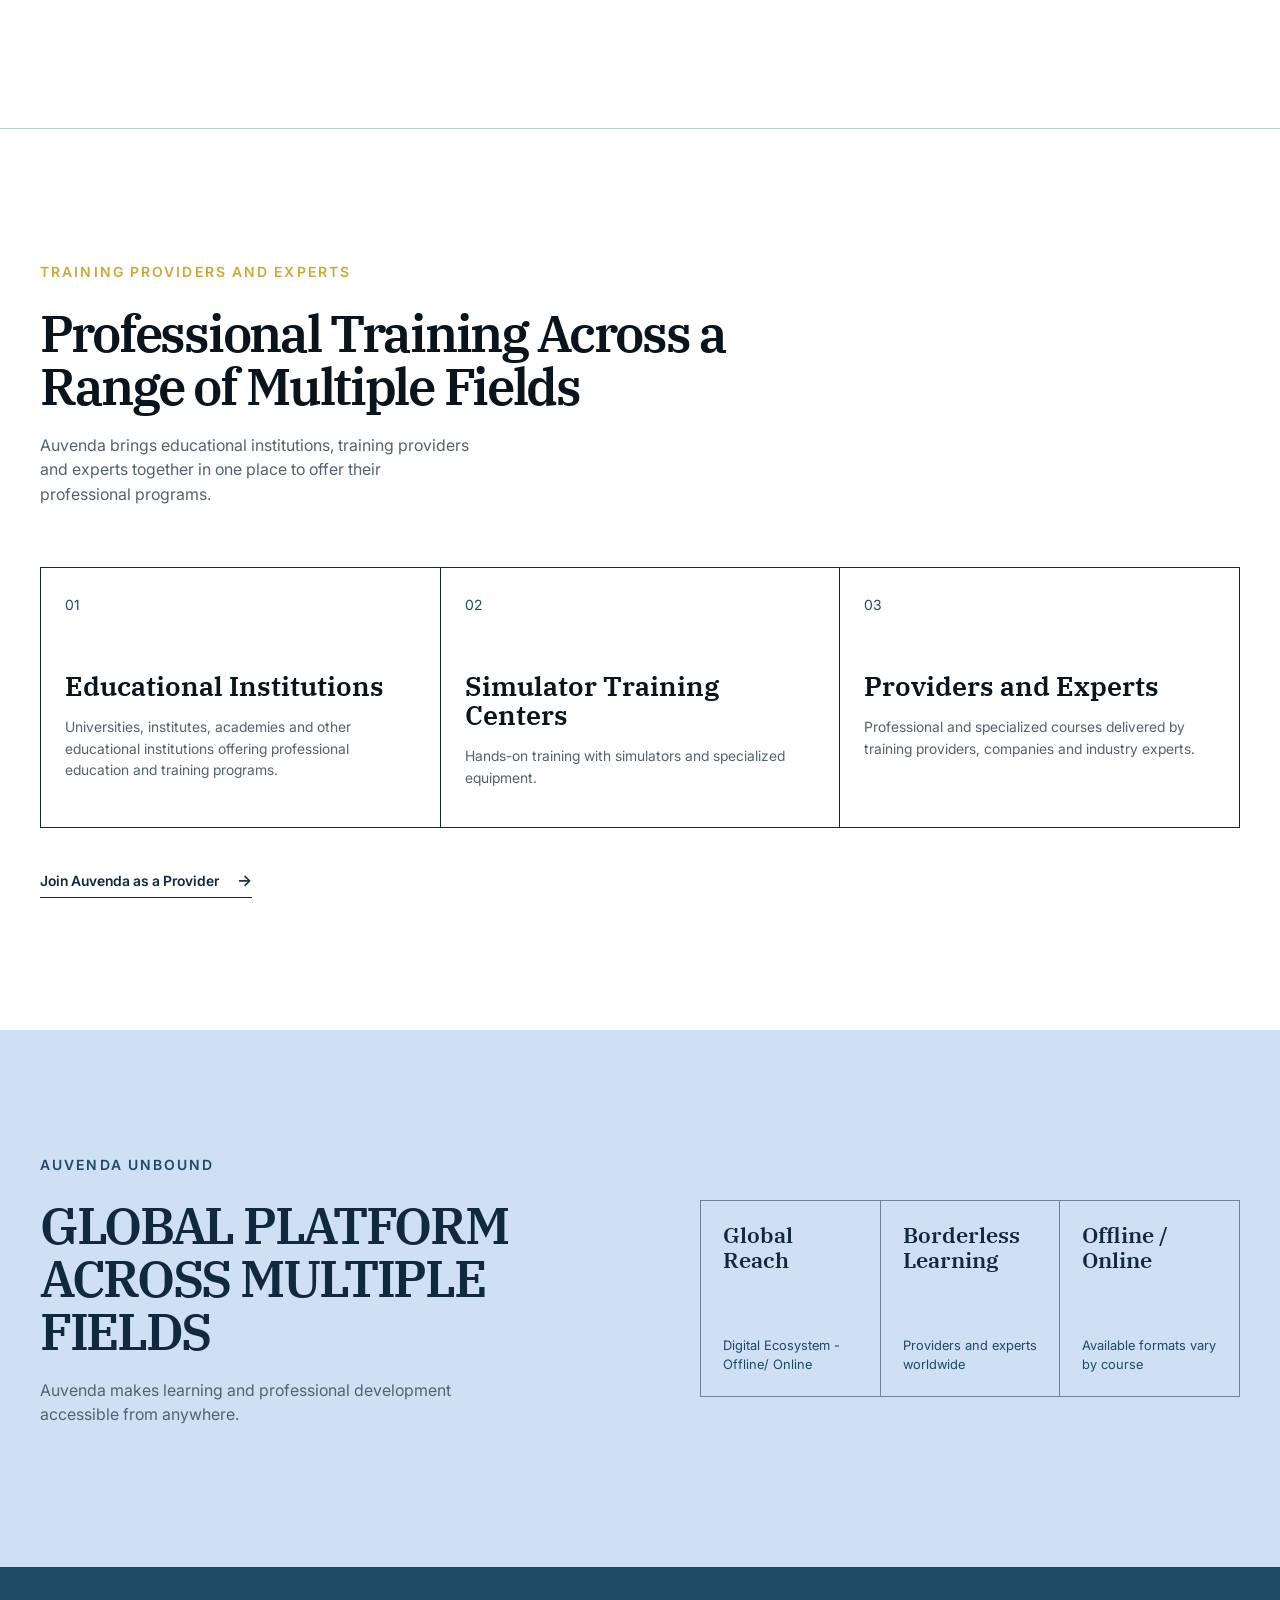
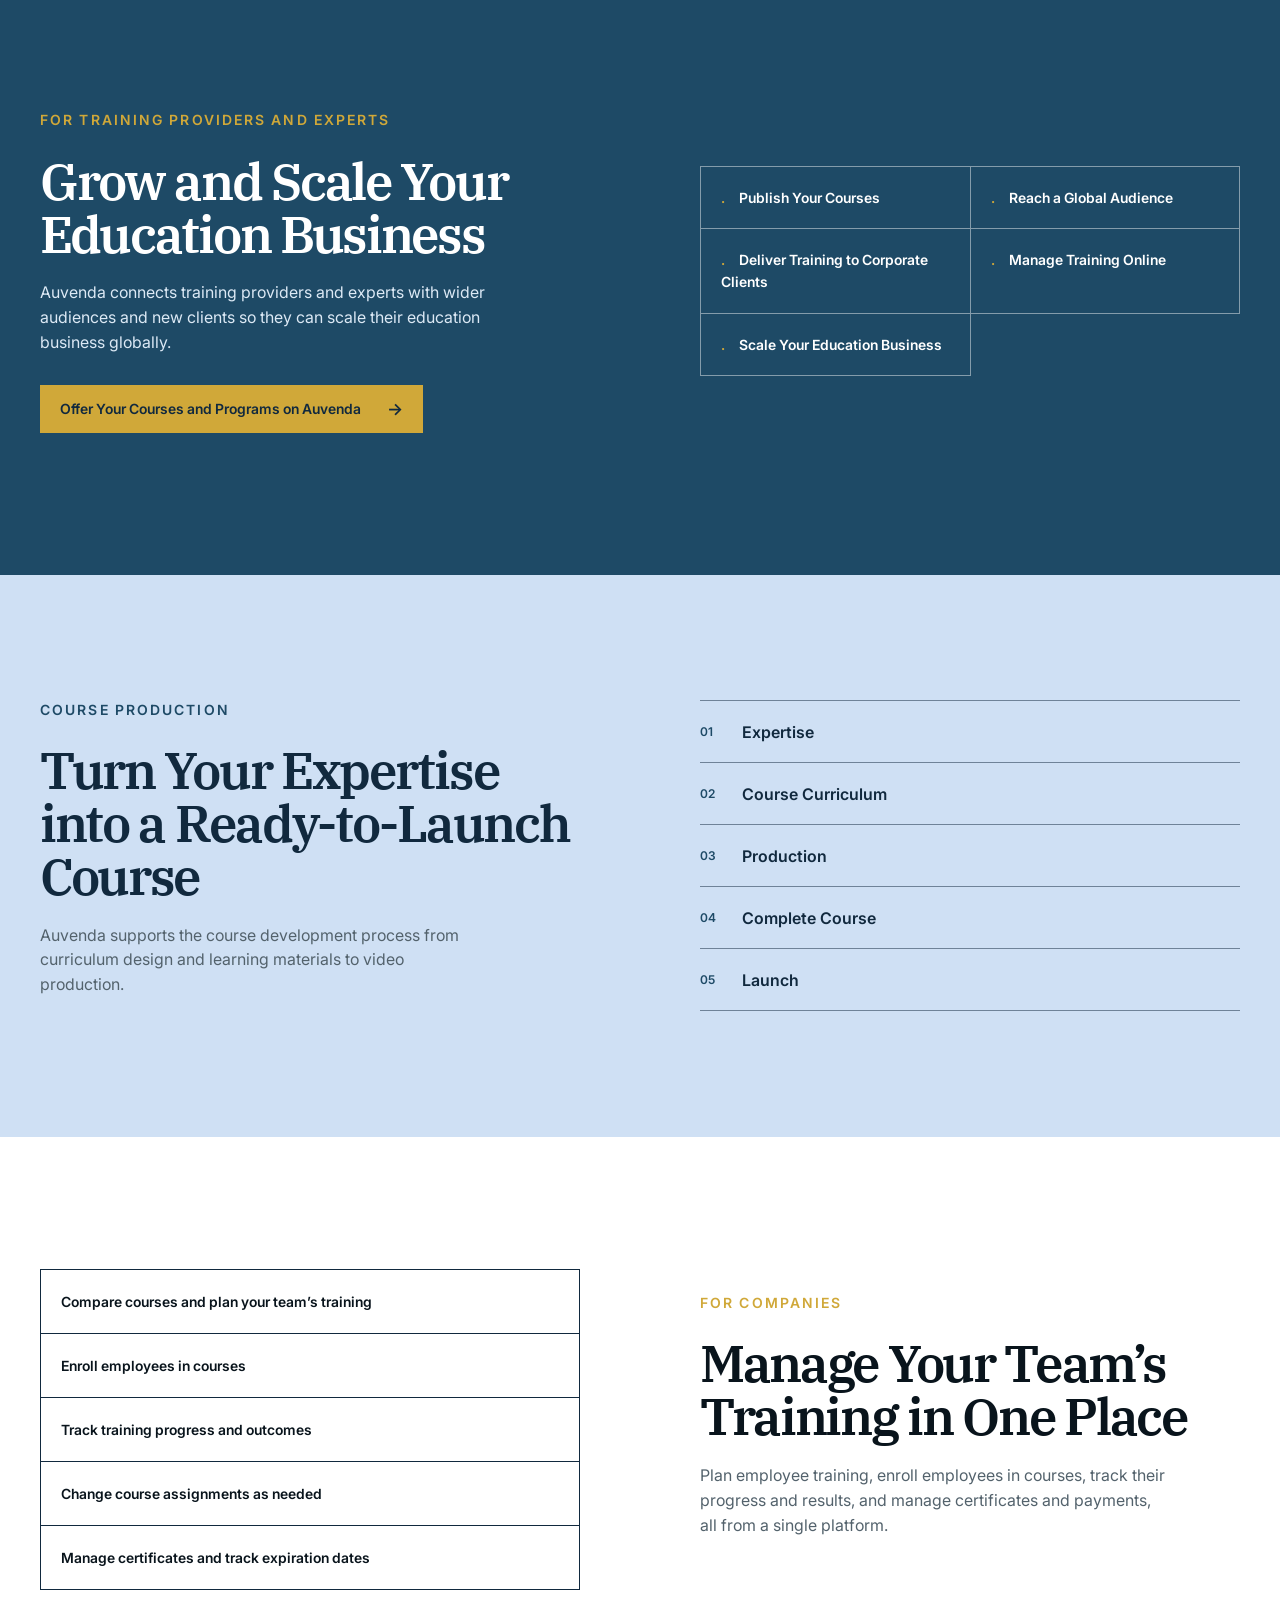
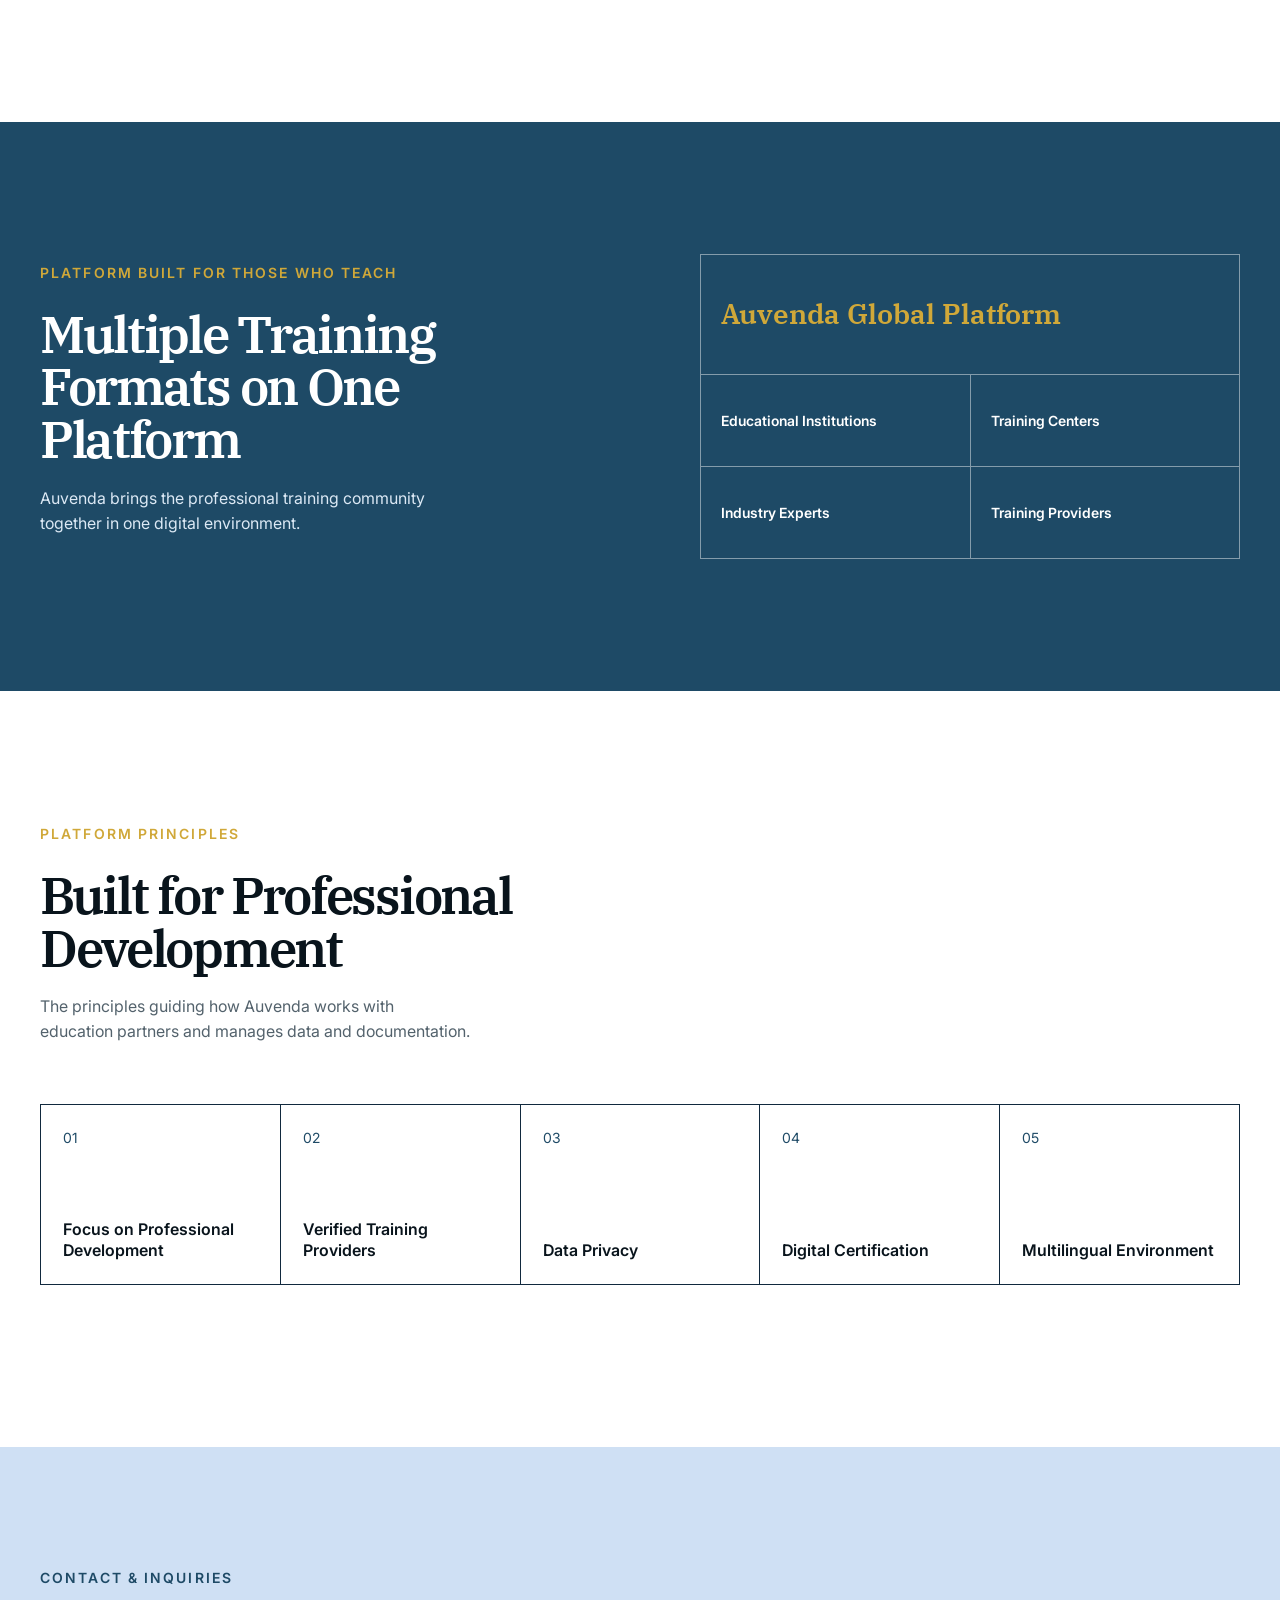
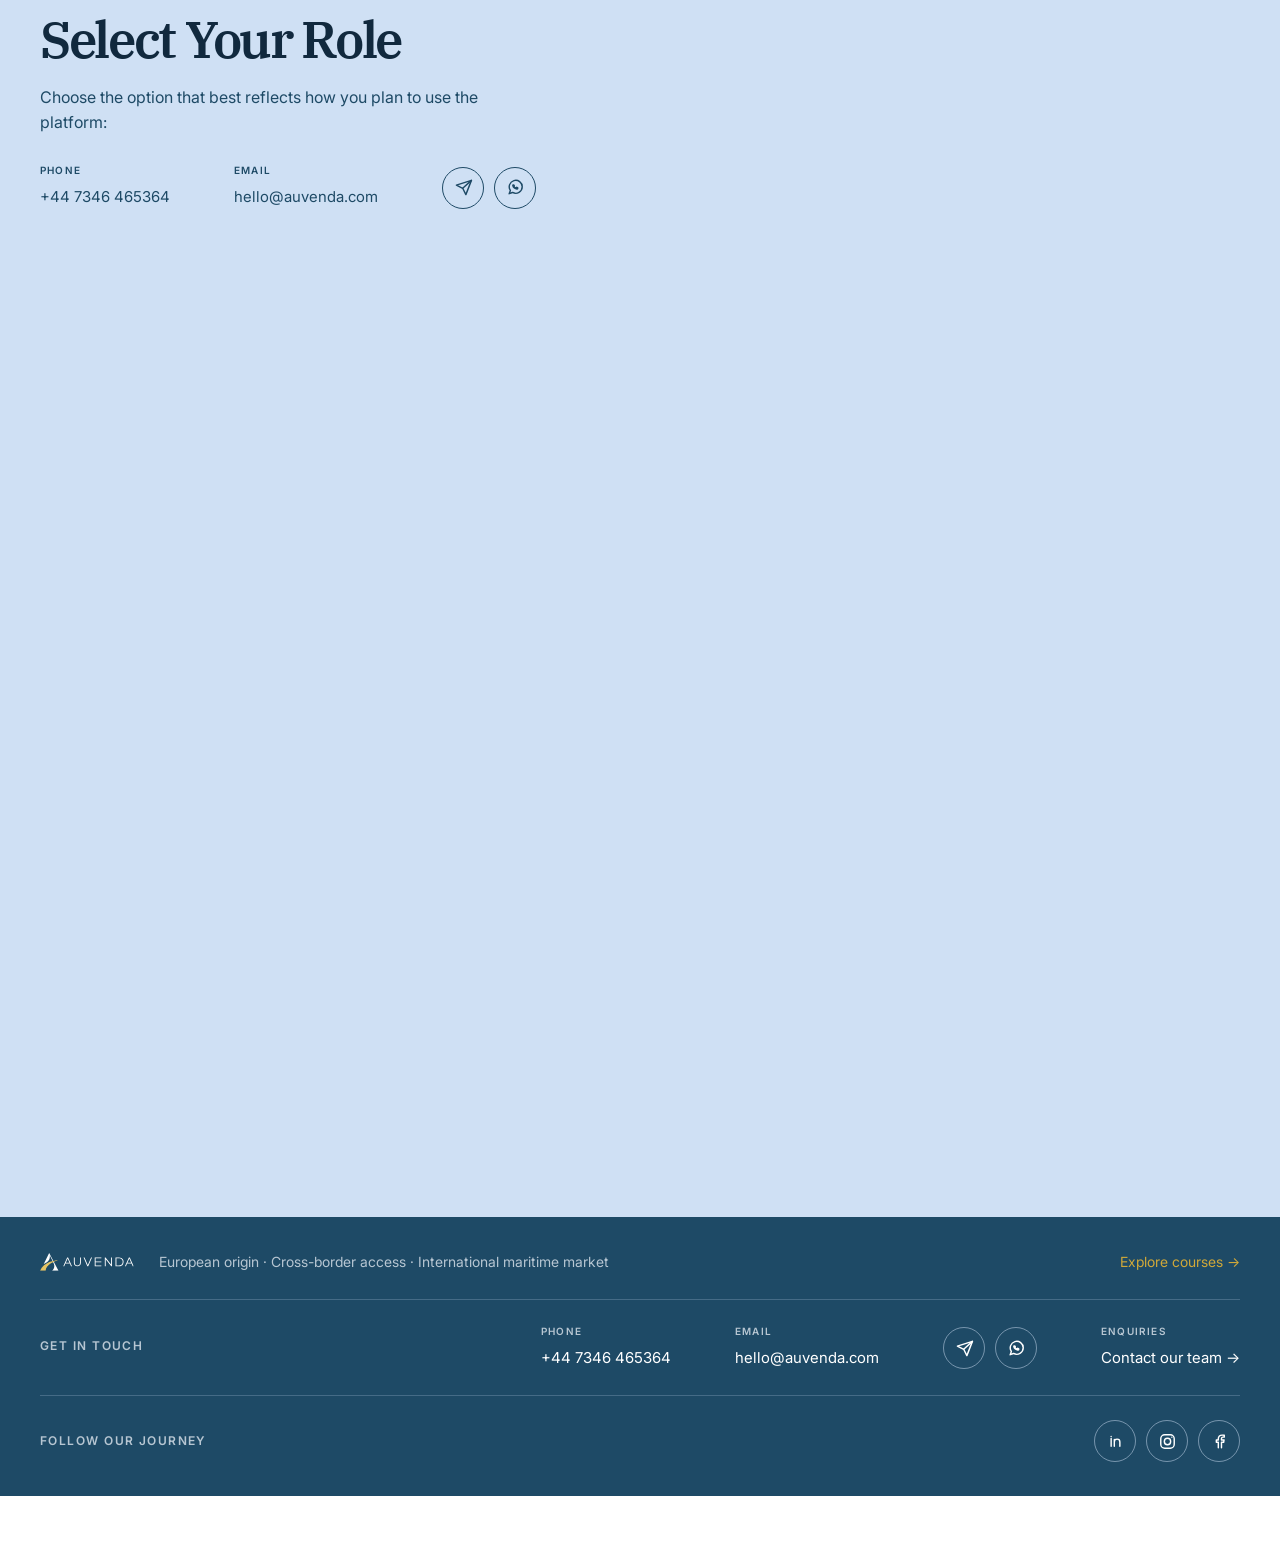
==== commit d21fbd9b: "Add company phone, email, Telegram and WhatsApp. Show the same contact channels on the static landin" ====
--- a/index.html
+++ b/index.html
@@ -259,6 +259,14 @@
           <p class="kicker">CONTACT &amp; INQUIRIES</p>
           <h2>Select Your Role</h2>
           <p>Choose the option that best reflects how you plan to use the platform:</p>
+          <div class="contact-channels">
+            <a href="tel:+447346465364"><span>Phone</span>+44 7346 465364</a>
+            <a href="mailto:hello@auvenda.com"><span>Email</span>hello@auvenda.com</a>
+            <nav class="contact-channel-icons" aria-label="Messaging">
+              <a href="https://t.me/+447346465364" target="_blank" rel="noopener noreferrer" aria-label="Telegram"><svg viewBox="0 0 24 24" aria-hidden="true"><path d="M22 3 11 13"/><path d="m22 3-7 18-4-8-8-4 19-6z"/></svg></a>
+              <a href="https://wa.me/447346465364" target="_blank" rel="noopener noreferrer" aria-label="WhatsApp"><svg viewBox="0 0 24 24" aria-hidden="true"><path d="M20.5 11.2a8.2 8.2 0 0 1-12.2 7.1L4 19.8l1.5-4.1A8.2 8.2 0 1 1 20.5 11.2z"/><path d="M9.1 9.6c.2 1.2 1.9 2.9 3.1 3.1l.8-.8c.2-.2.4-.2.6 0l.9.3c.2.1.4.3.3.5v.6c0 .3-.2.5-.5.5A5.2 5.2 0 0 1 8.6 9.3c0-.3.2-.5.5-.5h.6c.2 0 .4.1.5.3l.3.9c0 .2 0 .4-.1.6z"/></svg></a>
+            </nav>
+          </div>
         </div>
         <div class="kommo-form-panel">
           <div id="auvenda-kommo-form" class="auvenda-kommo-form" aria-live="polite"></div>
@@ -277,7 +285,14 @@
     <div class="container footer-contact-row">
       <p class="footer-row-label">Get in touch</p>
       <div class="footer-contacts">
-        <a href="mailto:hello@auvenda.com"><span>Email</span>hello@auvenda.com</a>
+        <div class="contact-channels contact-channels-dark">
+          <a href="tel:+447346465364"><span>Phone</span>+44 7346 465364</a>
+          <a href="mailto:hello@auvenda.com"><span>Email</span>hello@auvenda.com</a>
+          <nav class="contact-channel-icons" aria-label="Messaging">
+            <a href="https://t.me/+447346465364" target="_blank" rel="noopener noreferrer" aria-label="Telegram"><svg viewBox="0 0 24 24" aria-hidden="true"><path d="M22 3 11 13"/><path d="m22 3-7 18-4-8-8-4 19-6z"/></svg></a>
+            <a href="https://wa.me/447346465364" target="_blank" rel="noopener noreferrer" aria-label="WhatsApp"><svg viewBox="0 0 24 24" aria-hidden="true"><path d="M20.5 11.2a8.2 8.2 0 0 1-12.2 7.1L4 19.8l1.5-4.1A8.2 8.2 0 1 1 20.5 11.2z"/><path d="M9.1 9.6c.2 1.2 1.9 2.9 3.1 3.1l.8-.8c.2-.2.4-.2.6 0l.9.3c.2.1.4.3.3.5v.6c0 .3-.2.5-.5.5A5.2 5.2 0 0 1 8.6 9.3c0-.3.2-.5.5-.5h.6c.2 0 .4.1.5.3l.3.9c0 .2 0 .4-.1.6z"/></svg></a>
+          </nav>
+        </div>
         <a href="#contact"><span>Enquiries</span>Contact our team →</a>
       </div>
     </div>
--- a/brand-styles.css
+++ b/brand-styles.css
@@ -1006,10 +1006,37 @@
 }
 
 .footer-row-label { margin: 0 auto 0 0; color: #b7c6d2; font-size: 12px; font-weight: 600; letter-spacing: .12em; text-transform: uppercase; }
-.footer-contacts { display: flex; gap: clamp(28px, 5vw, 72px); }
+.footer-contacts { display: flex; align-items: flex-end; gap: clamp(28px, 5vw, 72px); }
 .footer-contacts a { display: grid; gap: 7px; color: #fff; font-size: 15px; text-decoration: none; }
 .footer-contacts a:hover { color: var(--gold); }
 .footer-contacts span { color: #b7c6d2; font-size: 10px; font-weight: 600; letter-spacing: .12em; text-transform: uppercase; }
+.contact-channels { display: flex; flex-wrap: wrap; align-items: flex-end; gap: clamp(28px, 5vw, 72px); margin-top: 28px; }
+.contact-channels a { display: grid; gap: 7px; color: var(--blue); font-size: 15px; text-decoration: none; }
+.contact-channels a:hover { color: var(--gold); }
+.contact-channels span { color: var(--blue); font-size: 10px; font-weight: 600; letter-spacing: .12em; text-transform: uppercase; }
+.contact-channel-icons { display: flex; gap: 10px; }
+.contact-channel-icons a,
+.footer-contacts .contact-channel-icons a { display: grid; width: 42px; height: 42px; place-items: center; gap: 0; border: 1px solid currentColor; border-radius: 50%; color: var(--blue); font-size: 0; transition: color .2s ease, background-color .2s ease, border-color .2s ease, transform .2s ease; }
+.contact-channel-icons a:hover,
+.footer-contacts .contact-channel-icons a:hover { border-color: var(--gold); background: var(--gold); color: var(--navy); transform: translateY(-2px); }
+.contact-channel-icons a:focus-visible { outline: 2px solid var(--gold); outline-offset: 3px; }
+.contact-channel-icons svg { width: 19px; height: 19px; fill: none; stroke: currentColor; stroke-width: 1.8; stroke-linecap: round; stroke-linejoin: round; }
+.contact-channels-dark,
+footer .contact-channels { margin-top: 0; }
+.contact-channels-dark a,
+footer .contact-channels a,
+footer .footer-contacts .contact-channels a { color: #fff; }
+.contact-channels-dark a:hover,
+footer .contact-channels a:hover,
+footer .footer-contacts .contact-channels a:hover { color: var(--gold); }
+.contact-channels-dark span,
+footer .contact-channels span { color: #b7c6d2; }
+.contact-channels-dark .contact-channel-icons a,
+footer .contact-channels .contact-channel-icons a,
+footer .footer-contacts .contact-channel-icons a { border-color: rgba(207, 224, 244, .5); color: #fff; }
+.contact-channels-dark .contact-channel-icons a:hover,
+footer .contact-channels .contact-channel-icons a:hover,
+footer .footer-contacts .contact-channel-icons a:hover { border-color: var(--gold); background: var(--gold); color: var(--navy); }
 .social-links { display: flex; gap: 10px; }
 .social-links a { display: grid; width: 42px; height: 42px; place-items: center; border: 1px solid rgba(207, 224, 244, .5); border-radius: 50%; color: #fff; transition: color .2s ease, background-color .2s ease, border-color .2s ease, transform .2s ease; }
 .social-links a:hover { border-color: var(--gold); background: var(--gold); color: var(--navy); transform: translateY(-2px); }
@@ -1196,7 +1223,8 @@
 
   footer .footer-contact-row,
   footer .footer-social-row { align-items: flex-start; flex-direction: column; gap: 16px; }
-  .footer-contacts { align-items: flex-start; flex-direction: column; gap: 18px; }
+  .footer-contacts,
+  .contact-channels { align-items: flex-start; flex-direction: column; gap: 18px; }
 }
 
 /* Shared centered header. */
